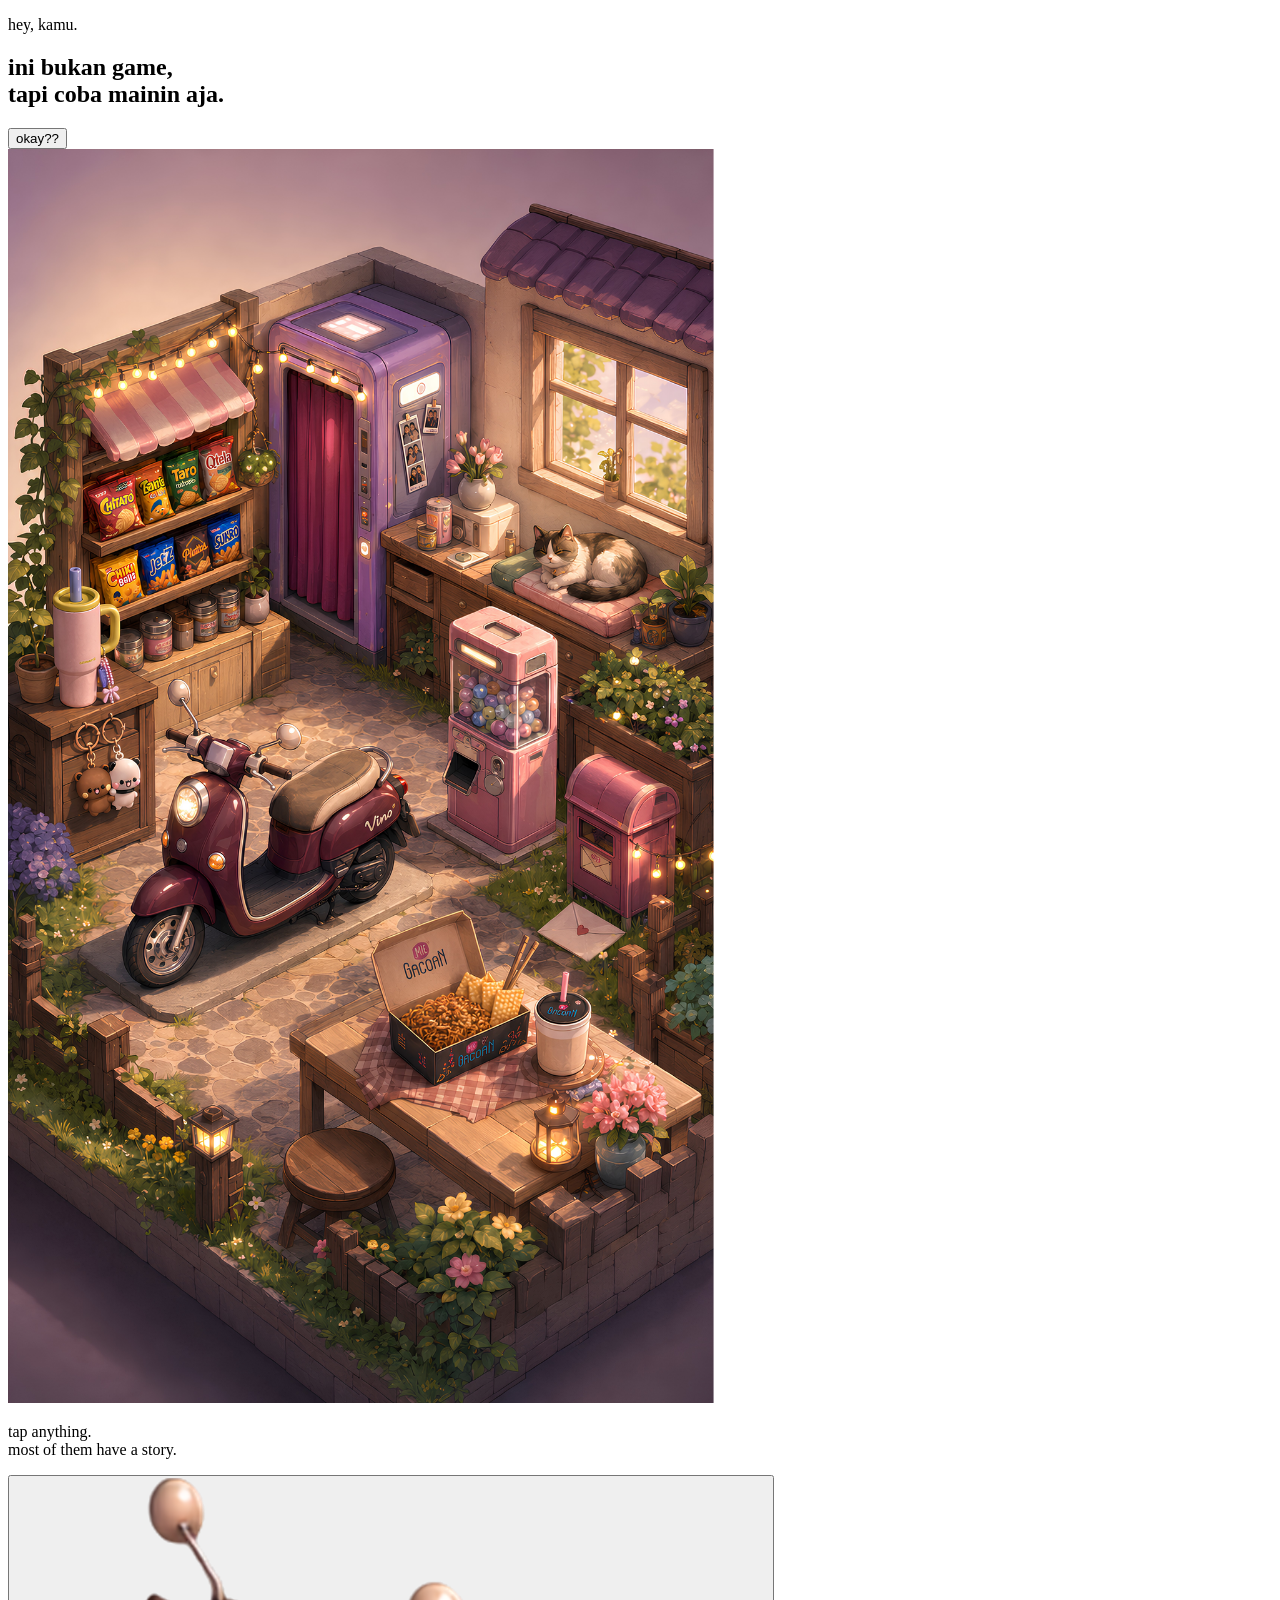
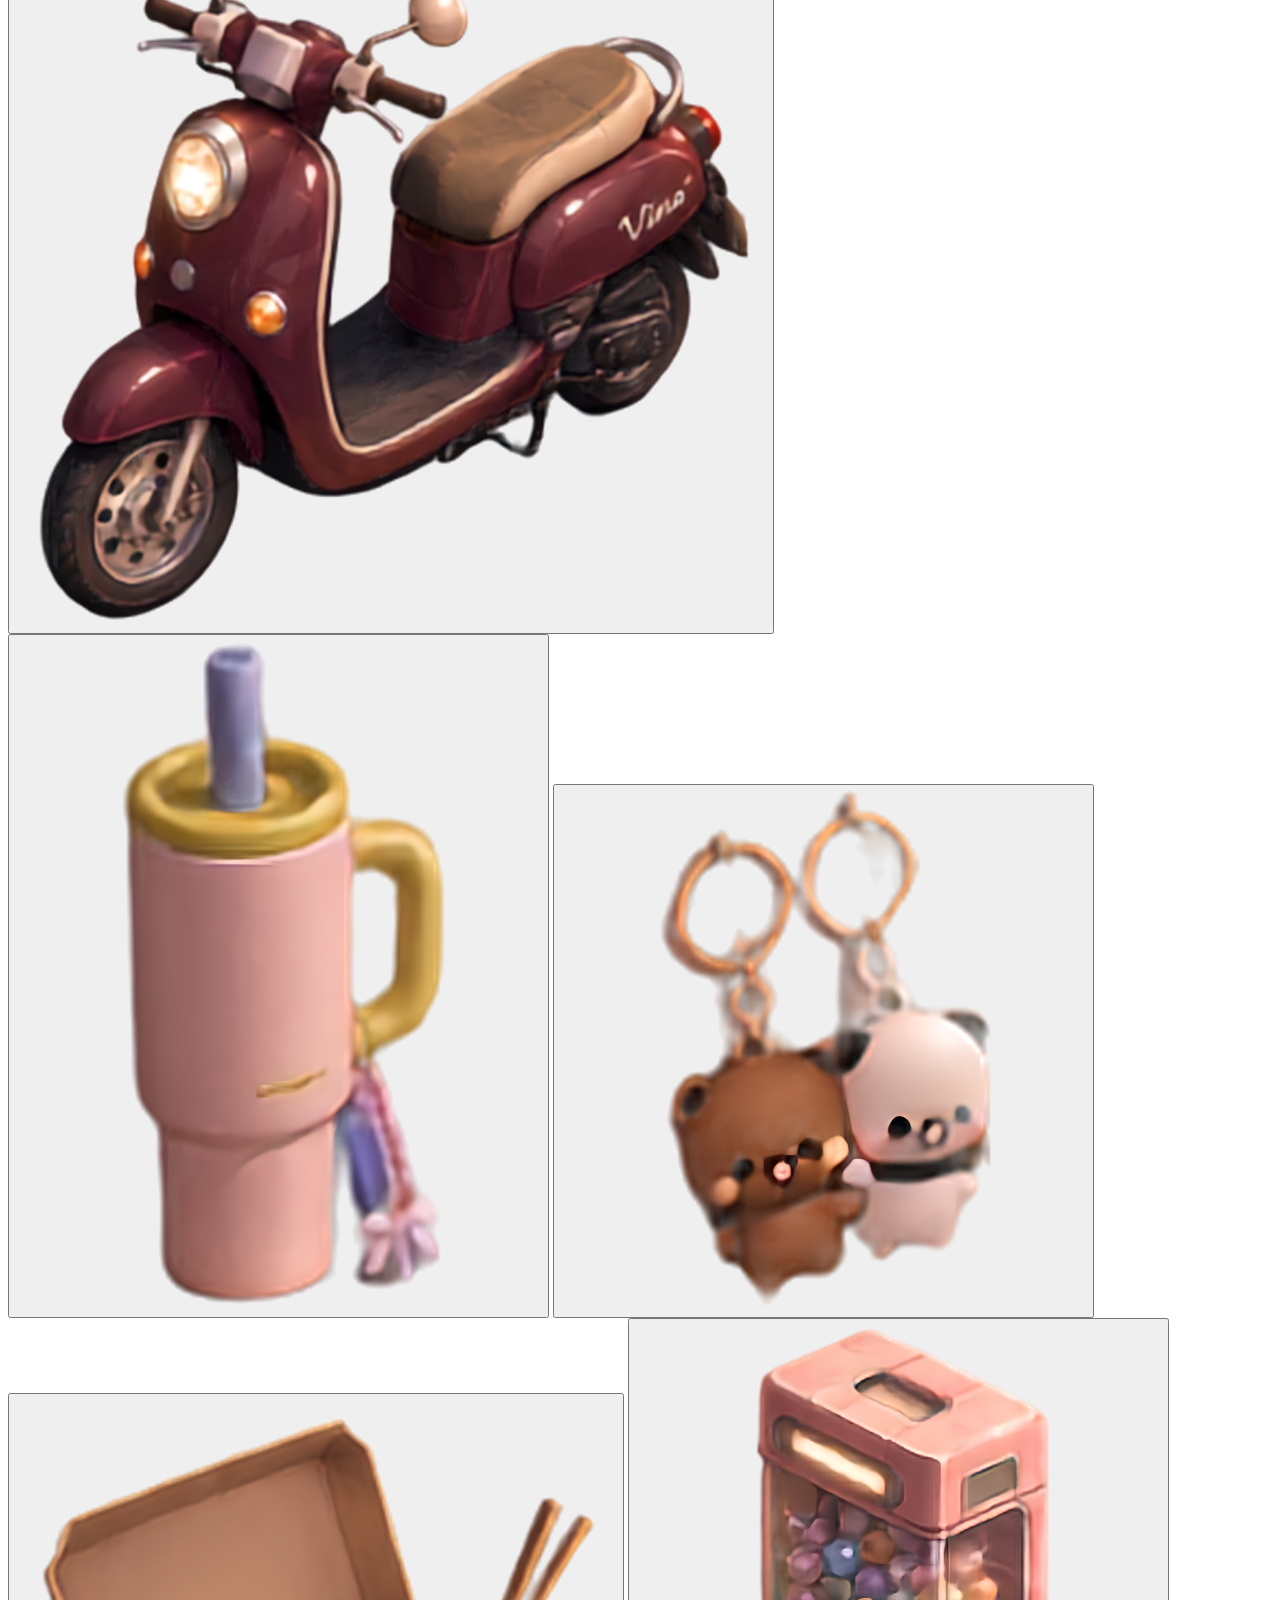
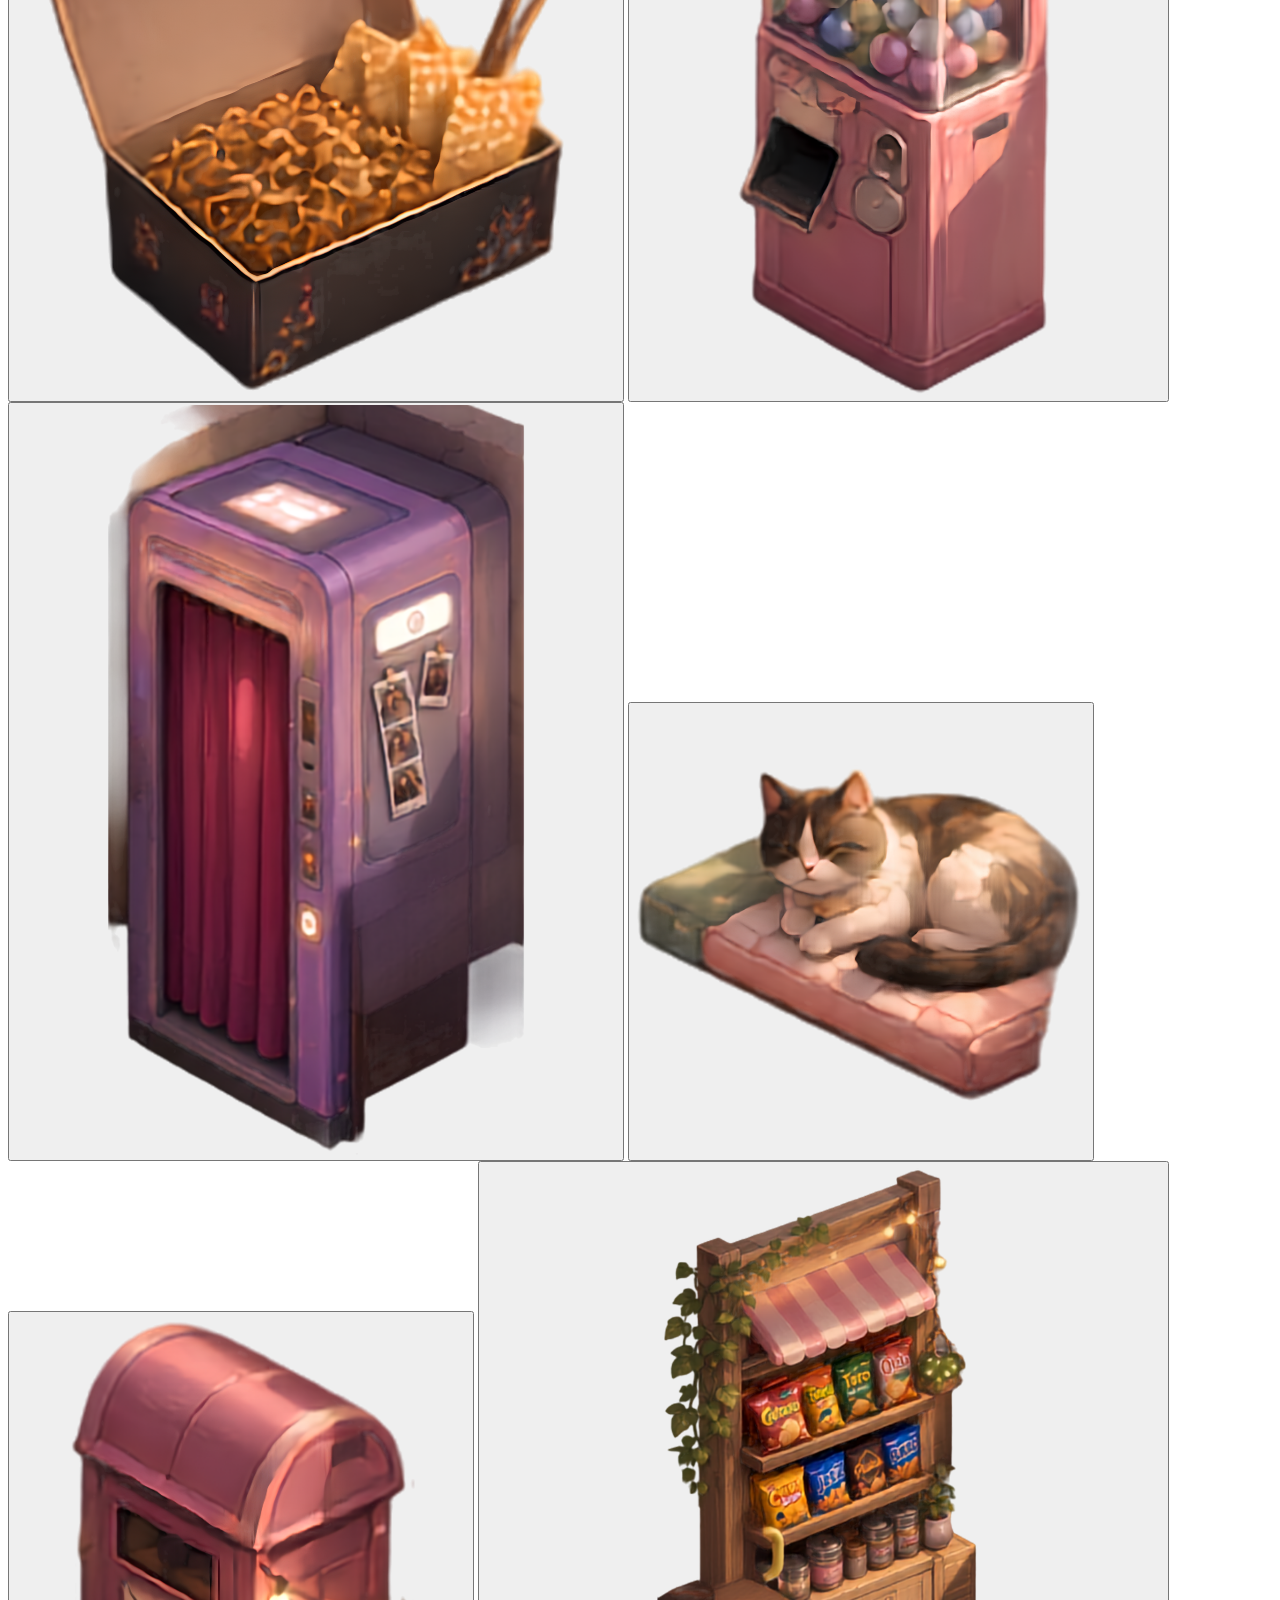
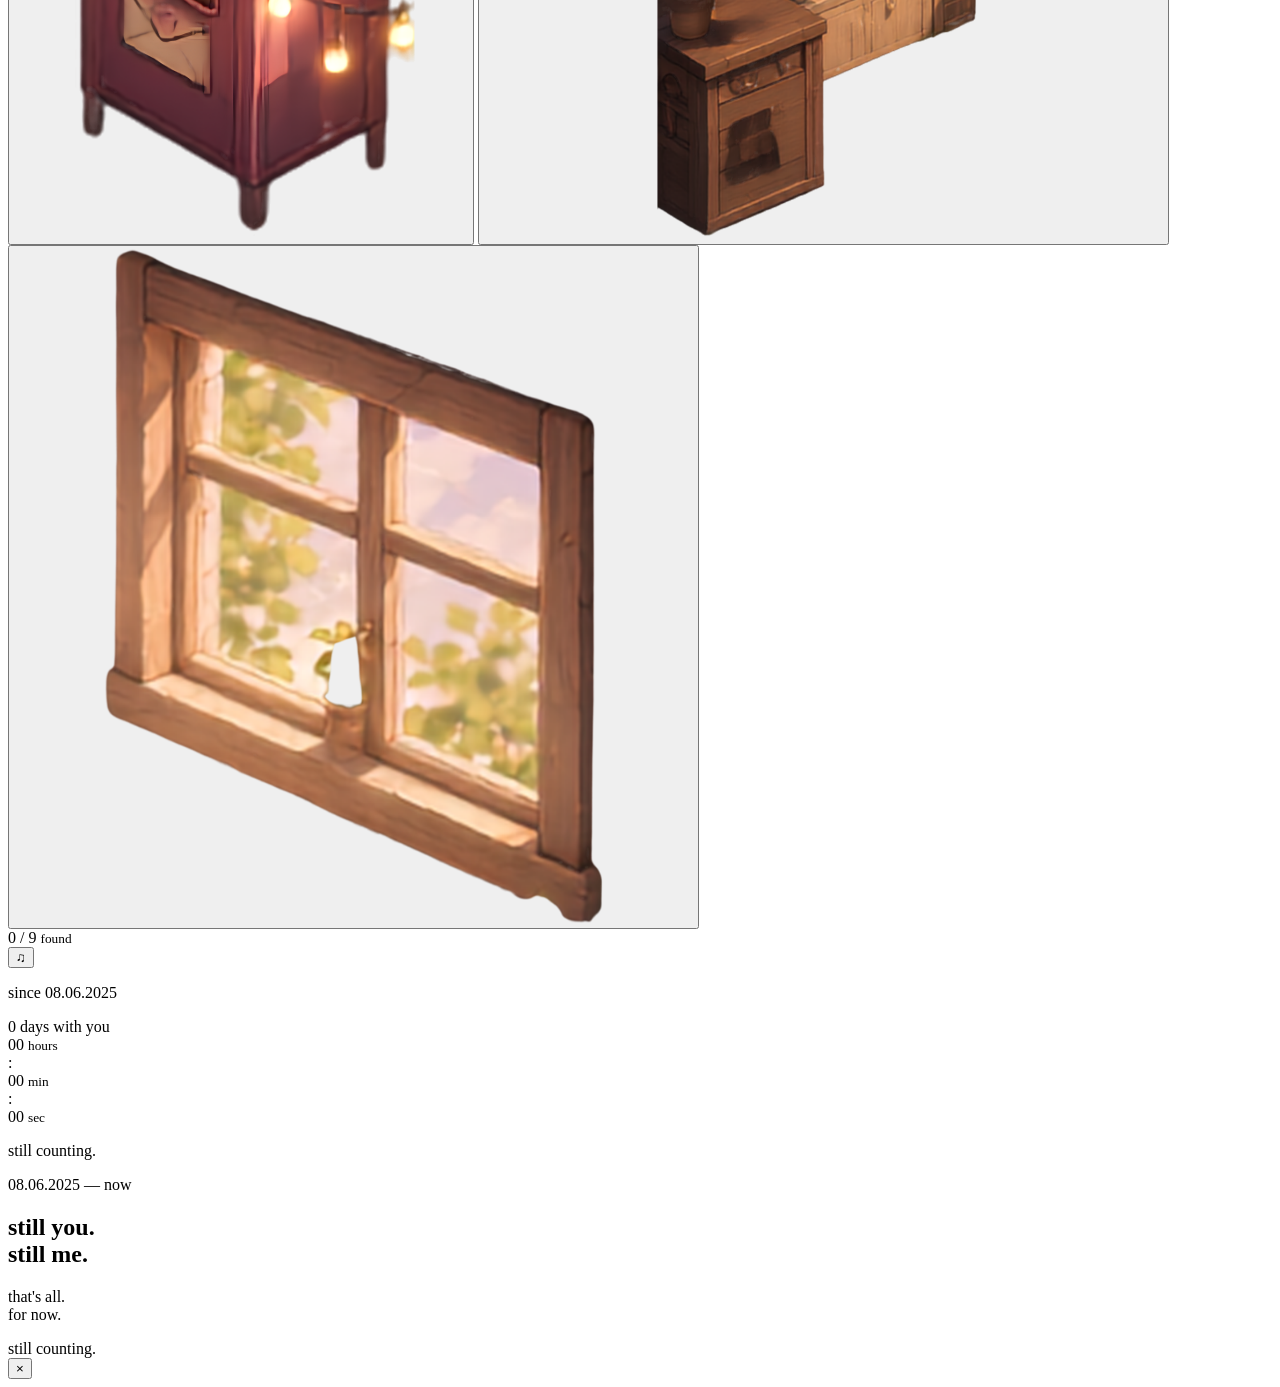
==== index.html @ da7b6097 "Add files via upload" ====
<!DOCTYPE html>
<html lang="en">
<head>
  <meta charset="UTF-8" />
  <meta name="viewport" content="width=device-width, initial-scale=1.0, viewport-fit=cover" />
  <meta name="theme-color" content="#f6d9df" />

  <title>for you.</title>

  <link rel="stylesheet" href="style.css" />
</head>

<body>

  <!-- =========================
       OPENING SCREEN
  ========================== -->
  <section class="opening-screen" id="openingScreen">
    <div class="opening-content">
      <p class="opening-kicker">hey, kamu.</p>

      <h1>
        ini bukan game,<br />
        tapi coba mainin aja.
      </h1>

      <button class="enter-button" id="enterButton">
        okay??
      </button>
    </div>
  </section>


  <!-- =========================
       MAIN APP
  ========================== -->
  <main class="app" id="app">

    <!-- =========================
         MAIN WORLD
    ========================== -->
    <section class="world-section" id="worldSection">

      <div class="world-shell">

        <!-- background -->
        <img
          src="assets/backgrounds/mainworld-mobile.webp"
          alt=""
          class="world-background"
          draggable="false"
        />

        <!-- heading -->
        <div class="world-copy">
          <p class="world-caption">
            tap anything.<br />
            most of them have a story.
          </p>
        </div>


        <!-- =========================
             CLICKABLE OBJECTS
        ========================== -->

        <!-- VINO -->
        <button
          class="world-object object-vino"
          data-memory="vino"
          aria-label="Open Vino memory"
        >
          <img
            src="assets/objects/2.png"
            alt="Maroon Vino"
            draggable="false"
          />
        </button>


        <!-- TUMBLER -->
        <button
          class="world-object object-tumbler"
          data-memory="tumbler"
          aria-label="Open tumbler memory"
        >
          <img
            src="assets/objects/3.png"
            alt="Pastel tumbler"
            draggable="false"
          />
        </button>


        <!-- KEYCHAIN -->
        <button
          class="world-object object-keychain"
          data-memory="keychain"
          aria-label="Open keychain memory"
        >
          <img
            src="assets/objects/4.png"
            alt="Couple keychain"
            draggable="false"
          />
        </button>


        <!-- GACOAN -->
        <button
          class="world-object object-gacoan"
          data-memory="gacoan"
          aria-label="Open Mie Gacoan memory"
        >
          <img
            src="assets/objects/5.png"
            alt="Mie Gacoan"
            draggable="false"
          />
        </button>


        <!-- GACHA -->
        <button
          class="world-object object-gacha"
          data-memory="gacha"
          aria-label="Open memory gacha"
        >
          <img
            src="assets/objects/6.png"
            alt="Gacha machine"
            draggable="false"
          />
        </button>


        <!-- PHOTOBOX -->
        <button
          class="world-object object-photobox"
          data-memory="photobox"
          aria-label="Open photobox memory"
        >
          <img
            src="assets/objects/7.png"
            alt="Photobox"
            draggable="false"
          />
        </button>


        <!-- CAT -->
        <button
          class="world-object object-cat"
          data-memory="cat"
          aria-label="Open cat memory"
        >
          <img
            src="assets/objects/8.png"
            alt="Cat"
            draggable="false"
          />
        </button>


        <!-- MAILBOX -->
        <button
          class="world-object object-mailbox"
          data-memory="mailbox"
          aria-label="Open letter"
        >
          <img
            src="assets/objects/9.png"
            alt="Mailbox"
            draggable="false"
          />
        </button>


        <!-- SNACK SHELF -->
        <button
          class="world-object object-snacks"
          data-memory="snacks"
          aria-label="Open snack shelf"
        >
          <img
            src="assets/objects/10.png"
            alt="Snack shelf"
            draggable="false"
          />
        </button>


        <!-- WINDOW -->
        <button
          class="world-object object-window"
          data-memory="window"
          aria-label="Open outdoor memories"
        >
          <img
            src="assets/objects/11.png"
            alt="Window"
            draggable="false"
          />
        </button>


        <!-- =========================
             HUD
        ========================== -->
        <div class="world-hud">

          <div class="memory-progress">
            <span id="memoryCount">0</span>
            <span>/</span>
            <span id="memoryTotal">9</span>
            <small>found</small>
          </div>

          <button
            class="hud-button music-button"
            id="musicButton"
            aria-label="Toggle music"
          >
            ♫
          </button>

        </div>

      </div>
    </section>


    <!-- =========================
         LIVE RELATIONSHIP TIMER
    ========================== -->
    <section class="counter-section" id="counterSection">
      <div class="counter-inner">

        <p class="counter-date">
          since 08.06.2025
        </p>

        <div class="counter-days-block">
          <span class="counter-days" id="days">0</span>
          <span class="counter-days-label">days with you</span>
        </div>

        <div class="counter-time">
          <div class="counter-time-unit">
            <span id="hours">00</span>
            <small>hours</small>
          </div>

          <span class="counter-divider">:</span>

          <div class="counter-time-unit">
            <span id="minutes">00</span>
            <small>min</small>
          </div>

          <span class="counter-divider">:</span>

          <div class="counter-time-unit">
            <span id="seconds">00</span>
            <small>sec</small>
          </div>
        </div>

        <p class="still-counting">
          still counting.
        </p>

      </div>
    </section>


    <!-- =========================
         FINAL SECTION
    ========================== -->
    <section class="final-section" id="finalSection">
      <div class="final-inner">

        <p class="final-small">
          08.06.2025 — now
        </p>

        <h2>
          still you.<br />
          still me.
        </h2>

        <p class="final-ending">
          that's all.<br />
          for now.
        </p>

        <span class="final-counting">
          still counting.
        </span>

      </div>
    </section>

  </main>


  <!-- =========================
       MEMORY MODAL
  ========================== -->
  <div
    class="memory-modal"
    id="memoryModal"
    aria-hidden="true"
  >

    <div
      class="memory-backdrop"
      id="memoryBackdrop"
    ></div>

    <article class="memory-card">

      <button
        class="memory-close"
        id="memoryClose"
        aria-label="Close memory"
      >
        ×
      </button>

      <div class="memory-content" id="memoryContent">

        <!-- dynamically replaced by JS -->

      </div>

    </article>

  </div>


  <!-- =========================
       HIDDEN MEMORY TEMPLATES
  ========================== -->
  <template id="memory-vino">
    <div class="memory-template">

      <p class="memory-label">memory 01</p>

      <h2>
        si meru<br />
        <span>alias merah rudet wkwk</span>
      </h2>

      <img
        src="assets/objects/2.png"
        alt="Si Meru"
        class="memory-object-image"
      />

      <p class="memory-text">
        somehow bahkan motor ini
        jadi salah satu hal yang langsung
        bikin aku keinget kamu.
      </p>

    </div>
  </template>


  <template id="memory-tumbler">
    <div class="memory-template">

      <p class="memory-label">memory 02</p>

      <h2>
        that tumbler.
      </h2>

      <img
        src="assets/objects/3.png"
        alt="Pastel tumbler"
        class="memory-object-image"
      />

      <p class="memory-text">
        i don't know why,
        but this color combination is so you.
      </p>

    </div>
  </template>


  <template id="memory-keychain">
    <div class="memory-template">

      <p class="memory-label">memory 03</p>

      <h2>
        you got the white one.<br />
        i got the brown one.
      </h2>

      <img
        src="assets/objects/4.png"
        alt="Couple keychain"
        class="memory-object-image"
      />

      <p class="memory-text">
        separate,
        but they only really make sense together.
      </p>

    </div>
  </template>


  <template id="memory-gacoan">
    <div class="memory-template">

      <p class="memory-label">memory 04</p>

      <h2>
        of course this is here.
      </h2>

      <img
        src="assets/objects/5.png"
        alt="Mie Gacoan"
        class="memory-object-image"
      />

      <p class="memory-text">
        mie gacoan.<br />
        no further explanation needed.
      </p>

    </div>
  </template>


  <template id="memory-snacks">
    <div class="memory-template">

      <p class="memory-label">memory 05</p>

      <h2>
        emergency supplies
      </h2>

      <img
        src="assets/objects/10.png"
        alt="Snack shelf"
        class="memory-object-image"
      />

      <p class="memory-text">
        ciki, pilus, keripik, taro,
        dan apapun yang keliatannya asin.
      </p>

    </div>
  </template>


  <template id="memory-cat">
    <div class="memory-template cat-memory">

      <p class="memory-label">memory 06</p>

      <h2>
        cat.
      </h2>

      <img
        src="assets/objects/8.png"
        alt="Cat"
        class="memory-object-image"
      />

      <p class="memory-text" id="catText">
        you would've stopped walking anyway.
      </p>

      <button
        class="memory-action"
        id="petCatButton"
      >
        pspspspsps
      </button>

    </div>
  </template>


  <template id="memory-photobox">
    <div class="memory-template">

      <p class="memory-label">memory 07</p>

      <h2>
        proof that we were here.
      </h2>

      <video
        class="memory-video"
        autoplay
        muted
        loop
        playsinline
      >
        <source
          src="assets/gifs/photobox/us-photobox-01.webm"
          type="video/webm"
        />
      </video>

      <p class="memory-text">
        one more?
      </p>

    </div>
  </template>


  <template id="memory-window">
    <div class="memory-template">

      <p class="memory-label">memory 08</p>

      <h2>
        outside?
      </h2>

      <p class="memory-text">
        we should go somewhere again.
      </p>

      <div class="memory-gallery">

        <img
          src="assets/photos/her/her-beach-01.webp"
          alt=""
        />

        <img
          src="assets/photos/her/her-rooftop-01.webp"
          alt=""
        />

        <img
          src="assets/photos/us/us-jeep-trip-01.webp"
          alt=""
        />

        <img
          src="assets/photos/us/us-outdoor-selfie-01.webp"
          alt=""
        />

      </div>

    </div>
  </template>


  <template id="memory-mailbox">
    <div class="memory-template letter-memory">

      <p class="memory-label">memory 09</p>

      <h2>
        for you.
      </h2>

      <p class="memory-letter-intro">
        okay.<br />
        this one isn't a game.
      </p>

      <div class="letter-body">

        <p>
          nanti surat aslinya kita taro di sini.
        </p>

        <p>
          bagian ini sengaja belum gue isi final
          karena ini harus bener-bener dari lo.
        </p>

        <p>
          bukan template.
          bukan quote pinterest.
          bukan kalimat AI.
        </p>

      </div>

    </div>
  </template>


  <template id="memory-gacha">
    <div class="memory-template gacha-memory">

      <p class="memory-label">memory gacha</p>

      <h2>
        pull one.
      </h2>

      <img
        src="assets/objects/6.png"
        alt="Gacha machine"
        class="memory-object-image"
      />

      <button
        class="memory-action"
        id="gachaPullButton"
      >
        pull
      </button>

      <div
        class="gacha-result"
        id="gachaResult"
      ></div>

    </div>
  </template>


  <!-- =========================
       AUDIO
  ========================== -->
  <audio
    id="backgroundMusic"
    loop
    preload="metadata"
  >
    <!-- isi nanti -->
    <!--
    <source src="assets/audio/background.mp3" type="audio/mpeg" />
    -->
  </audio>


  <script src="script.js"></script>

</body>
</html>
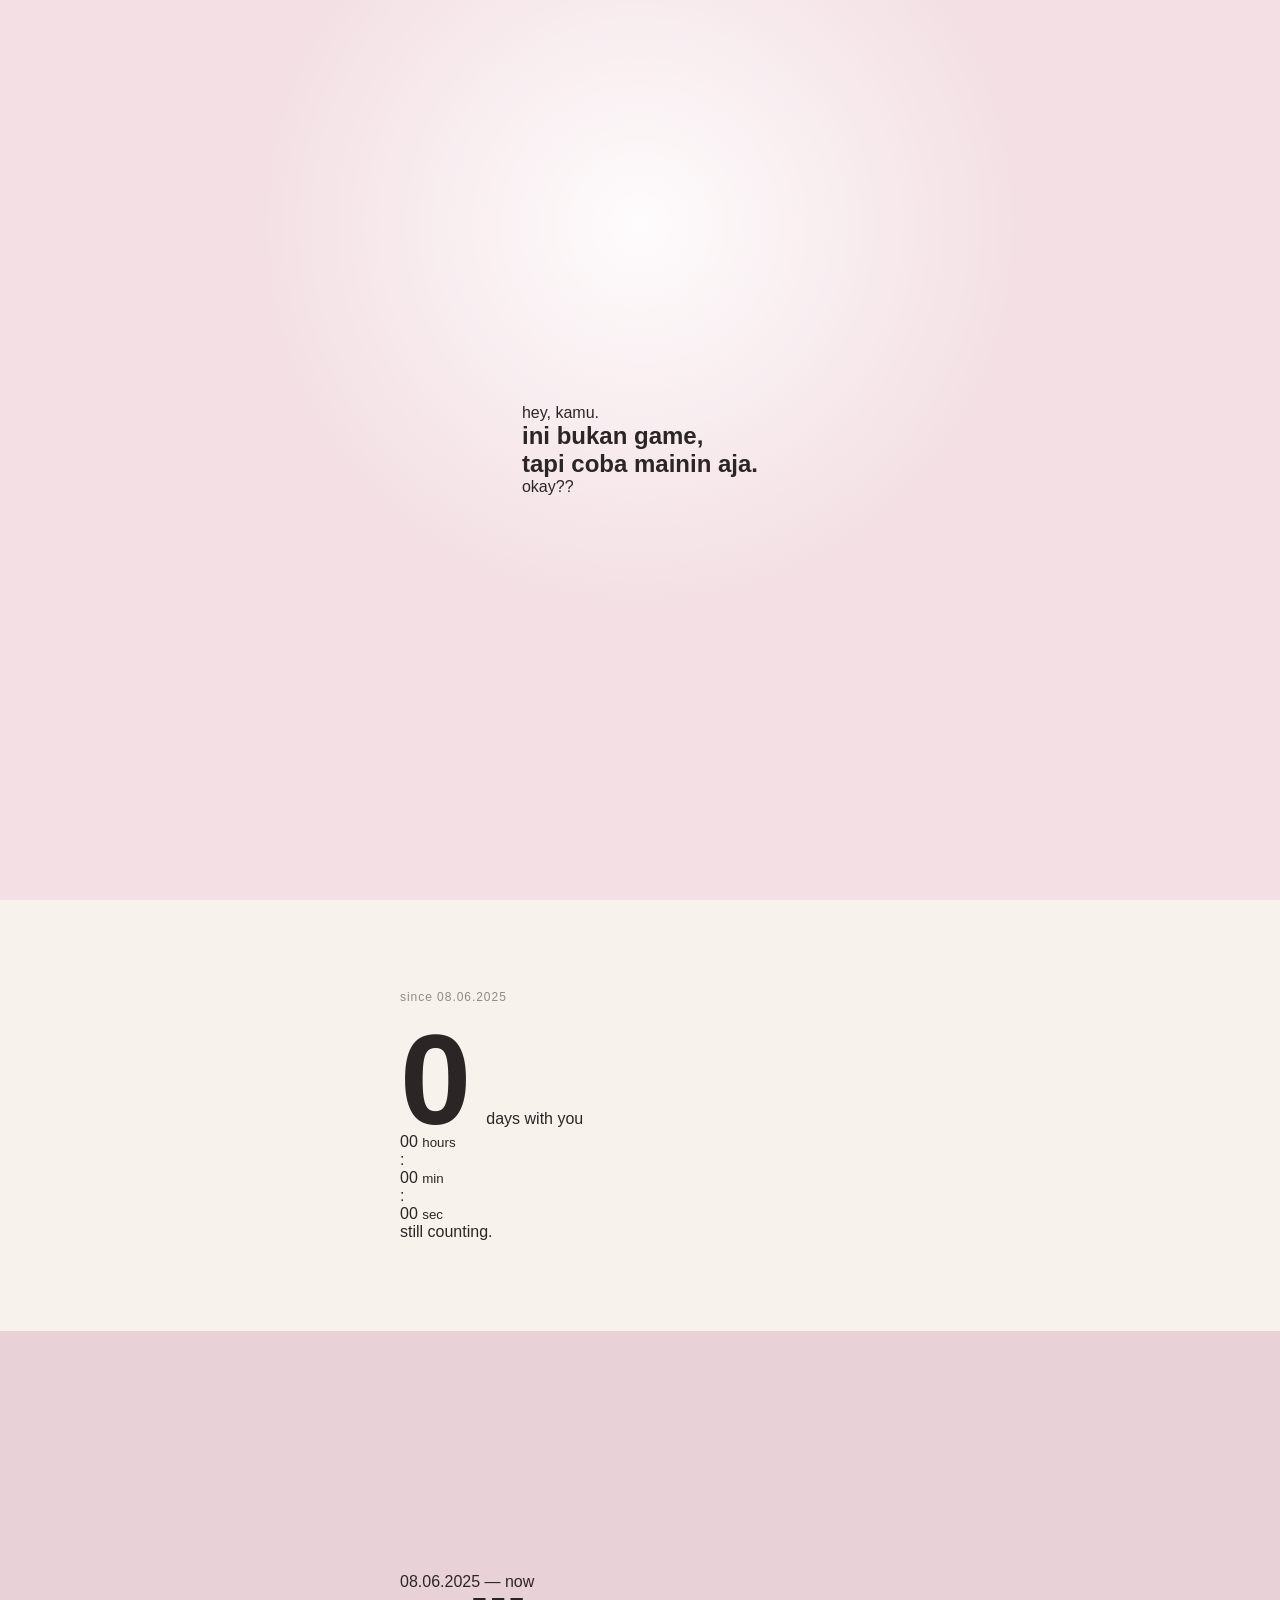
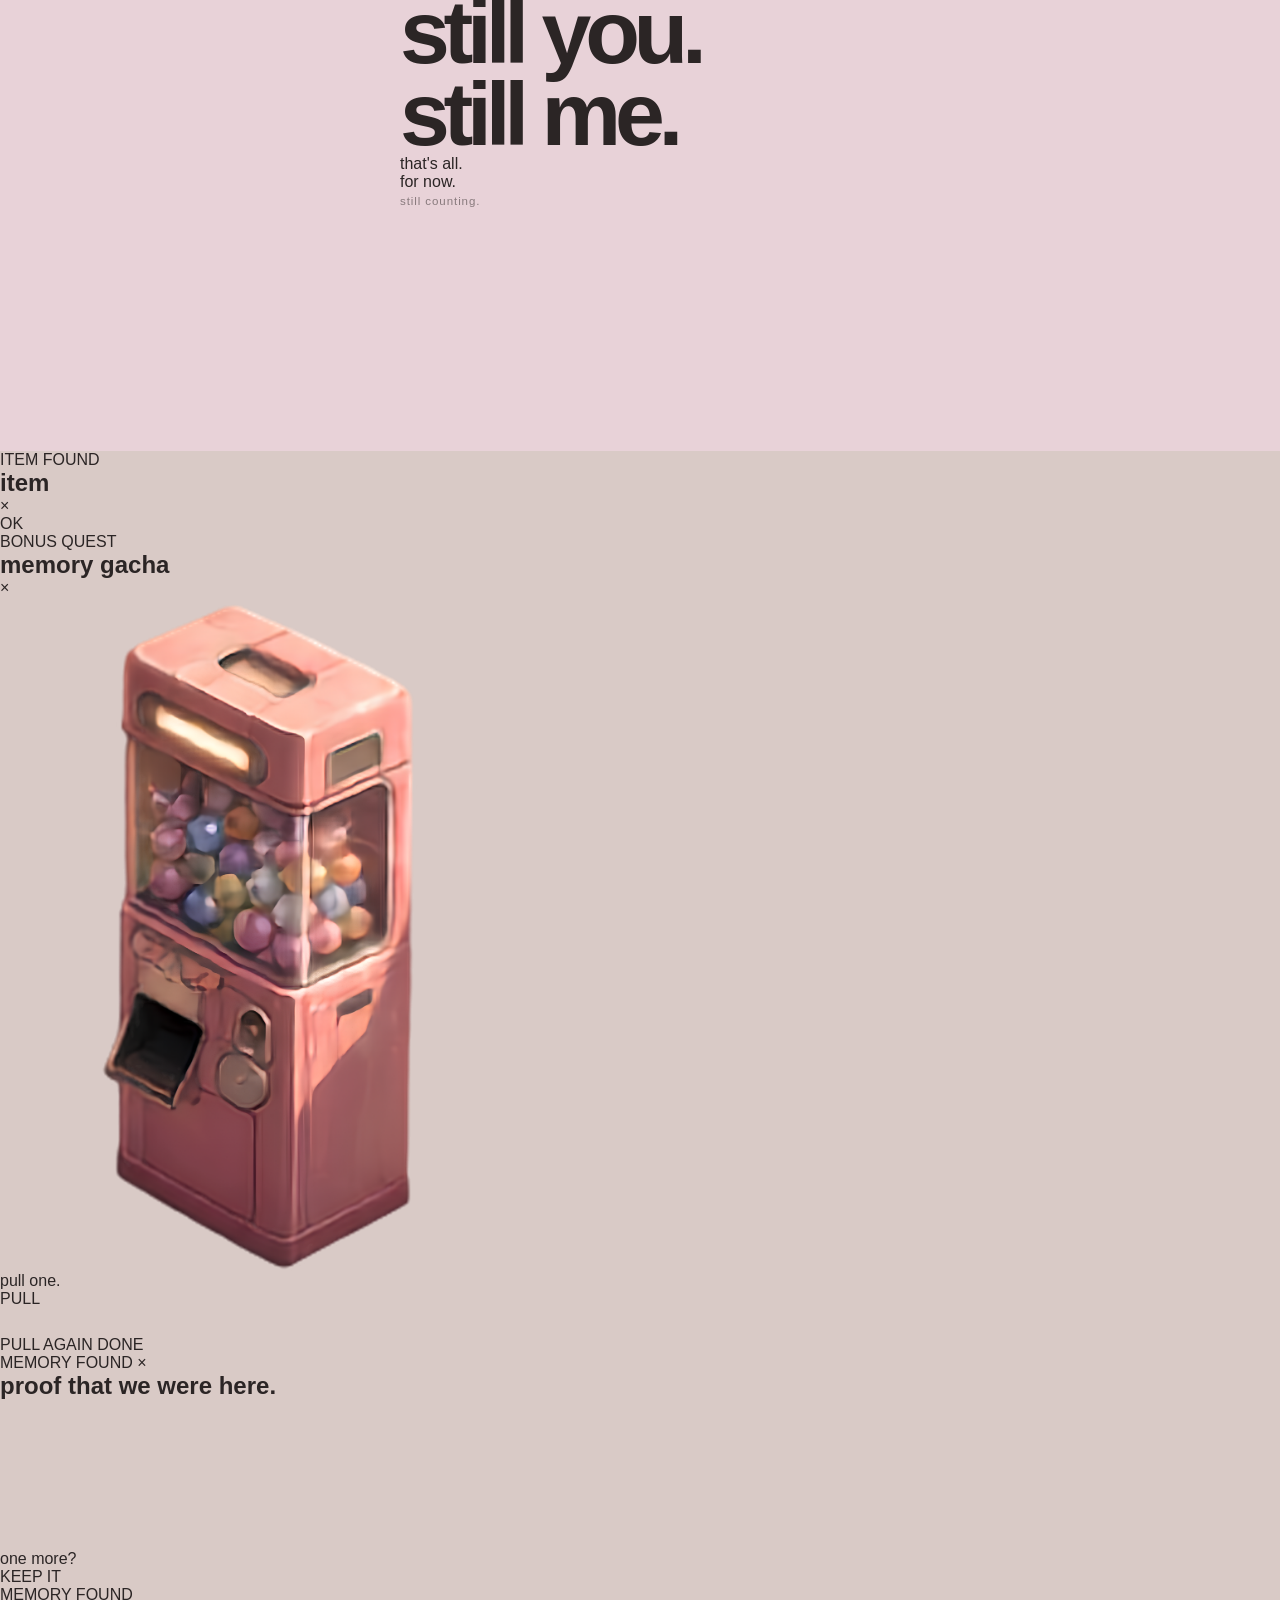
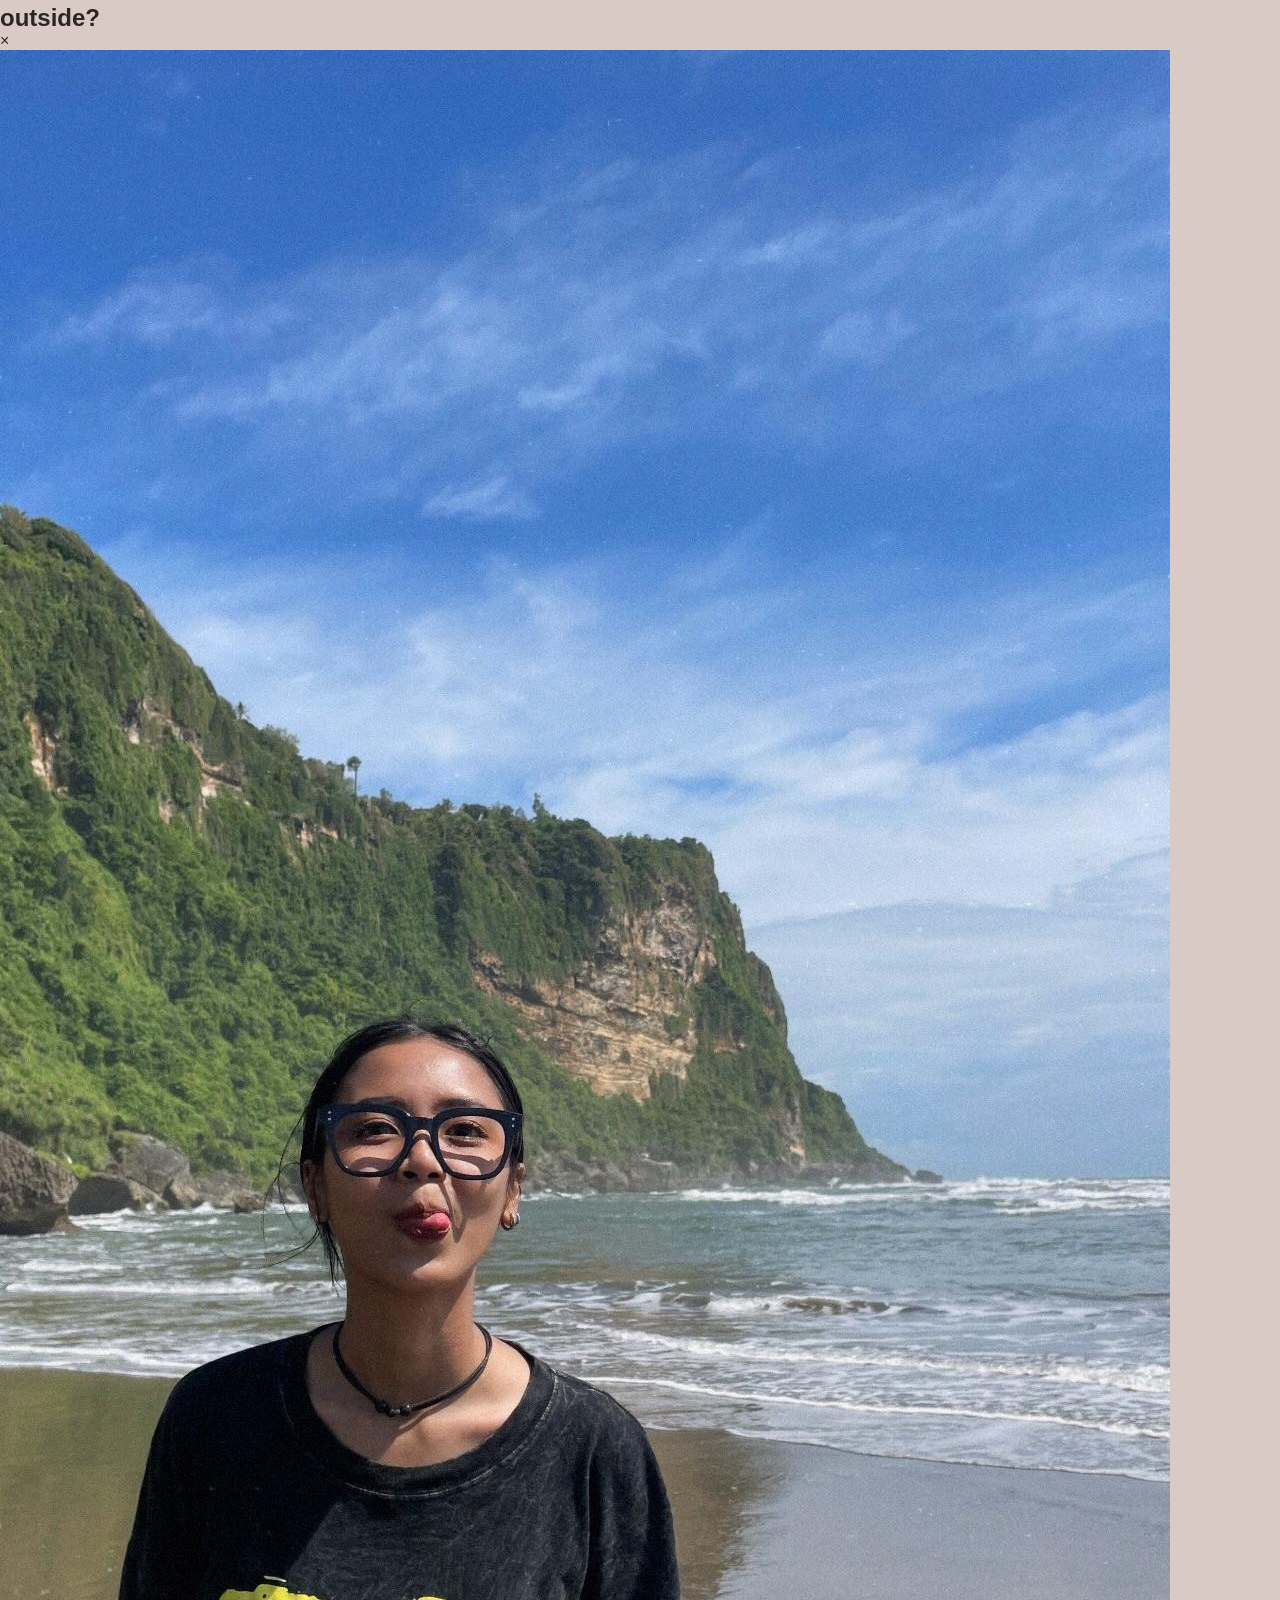
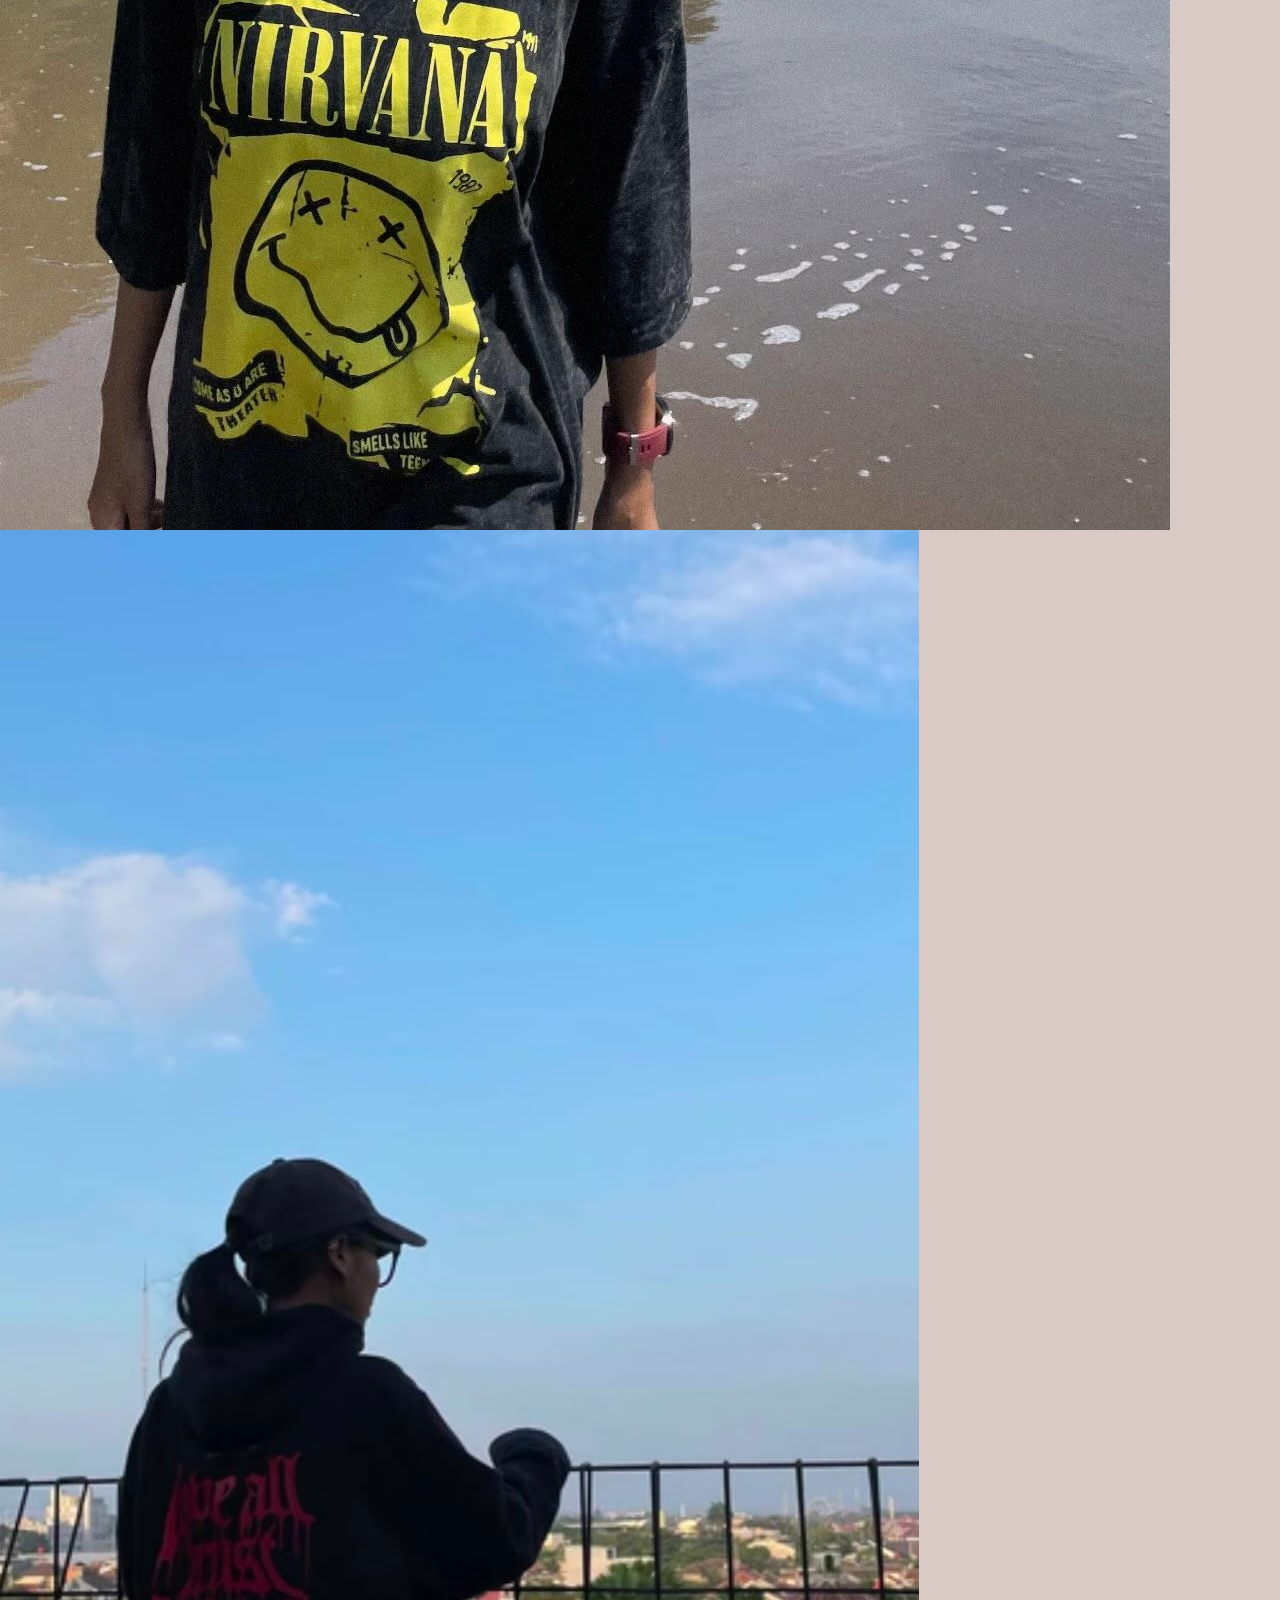
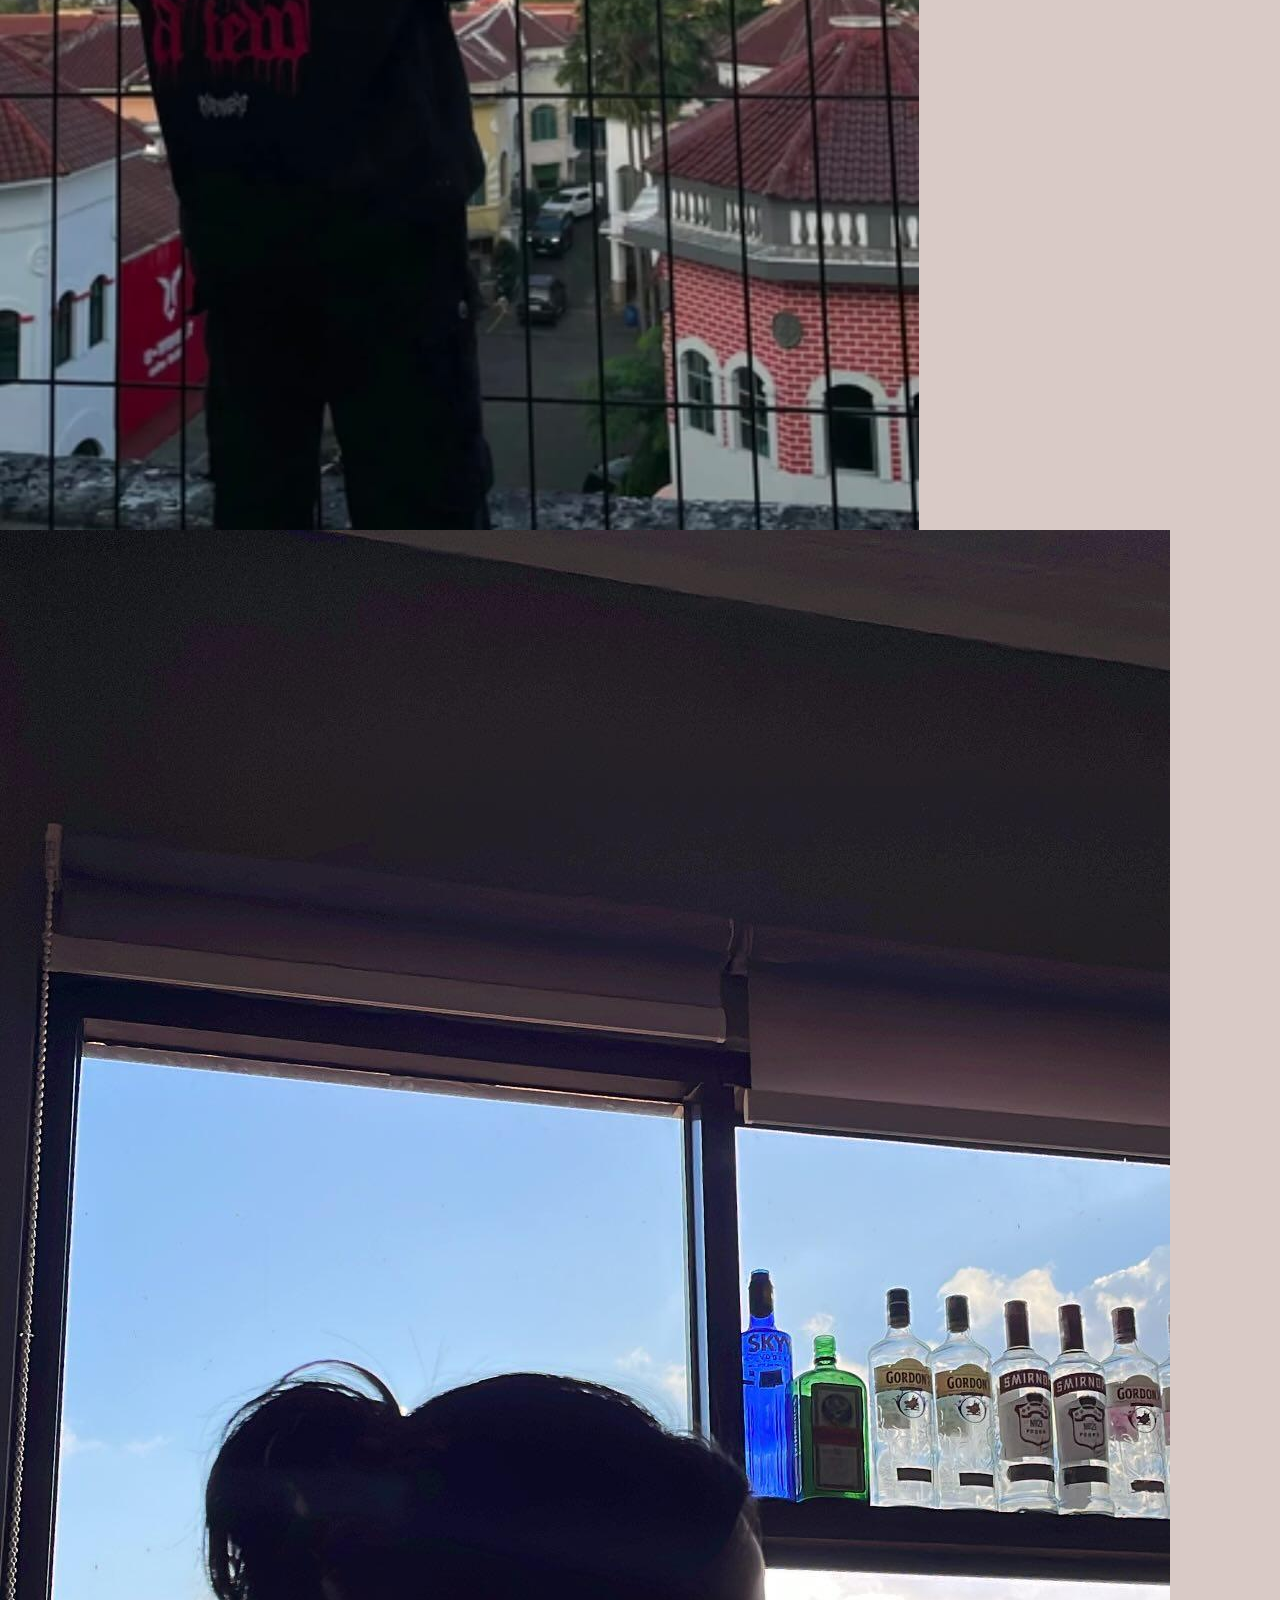
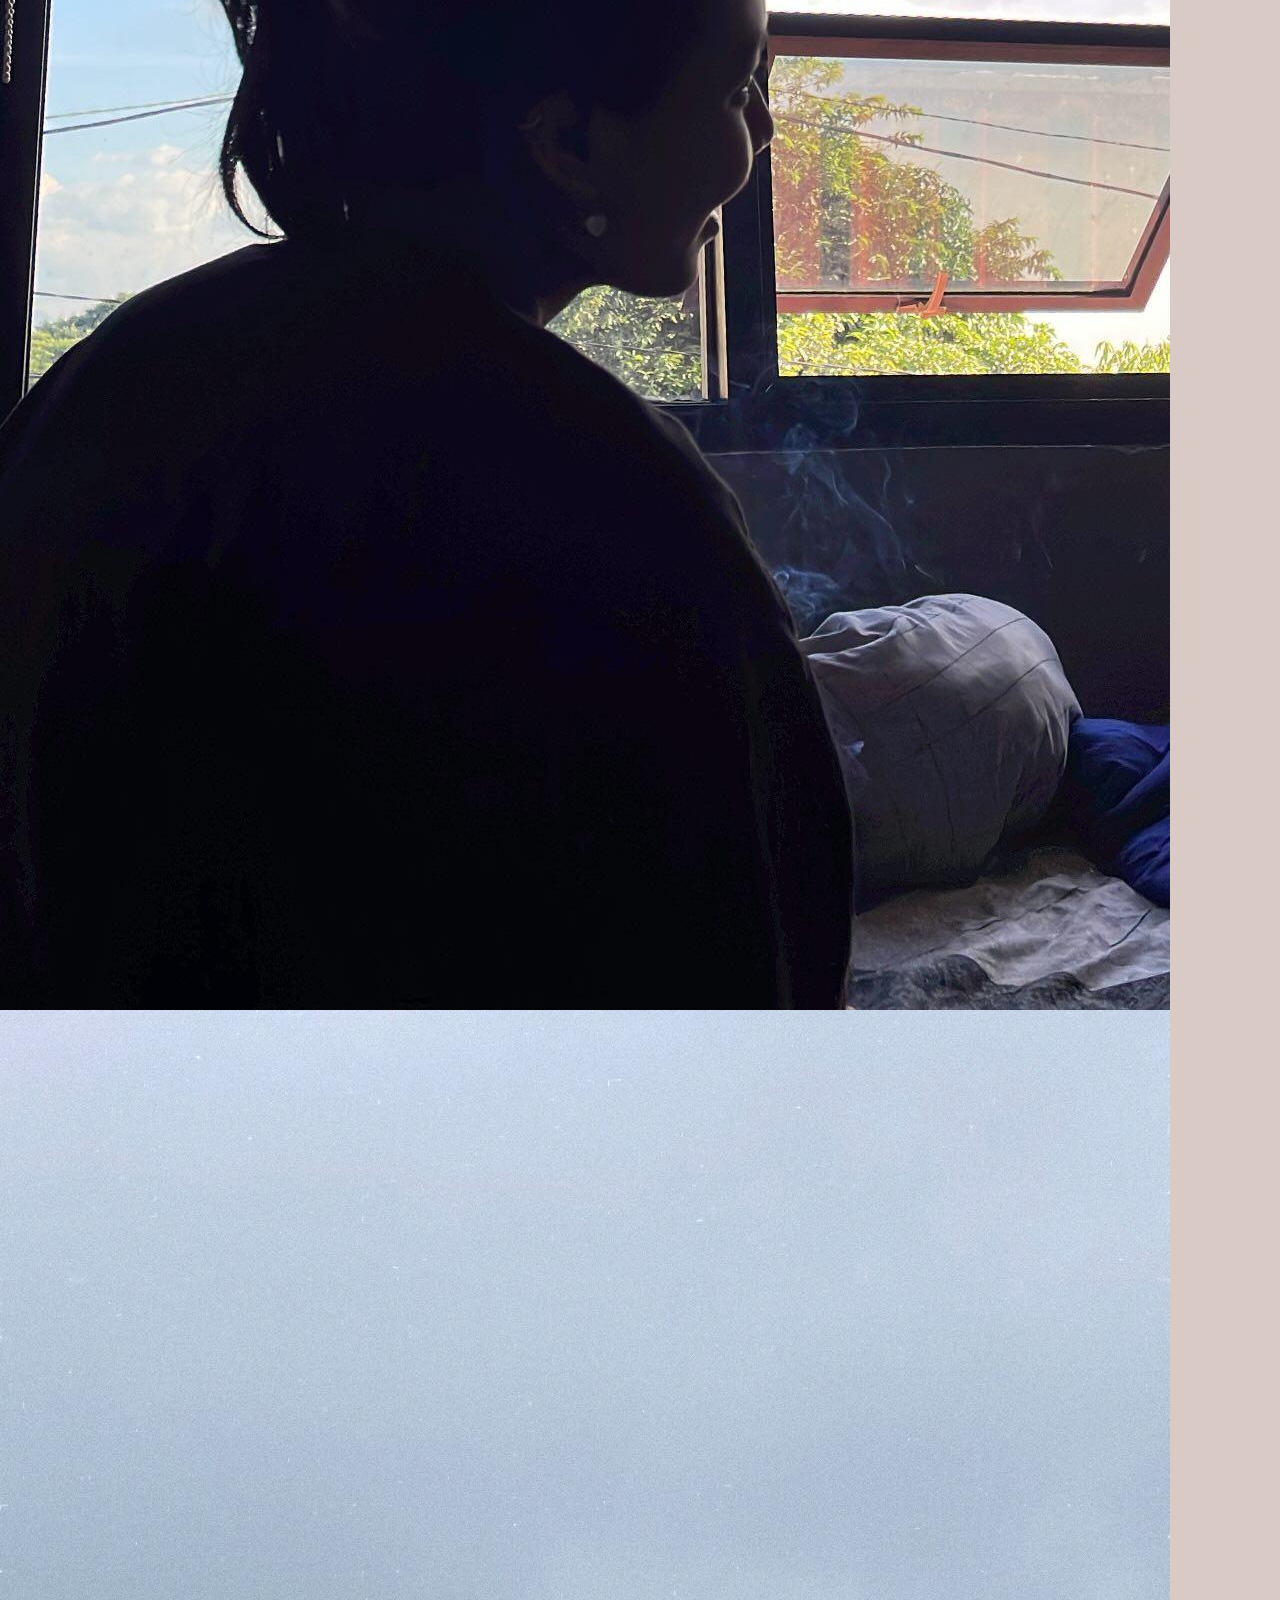
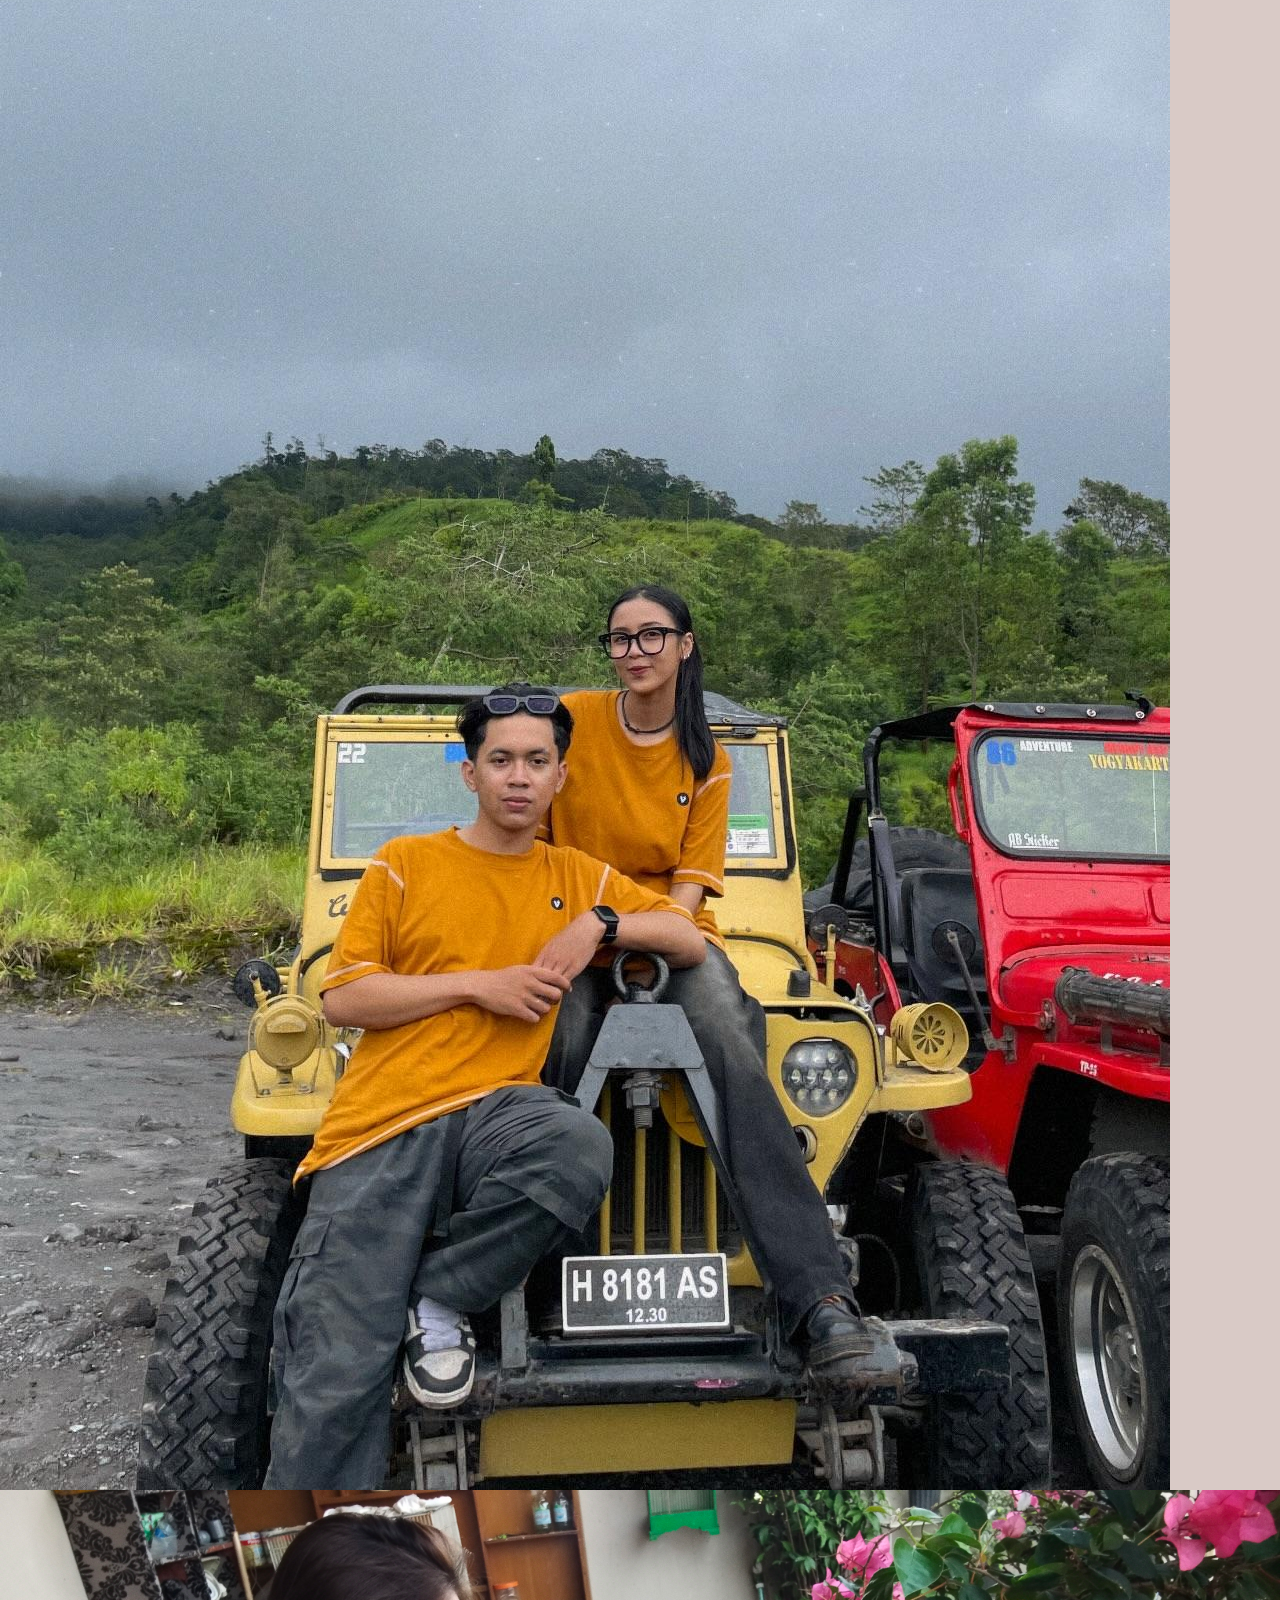
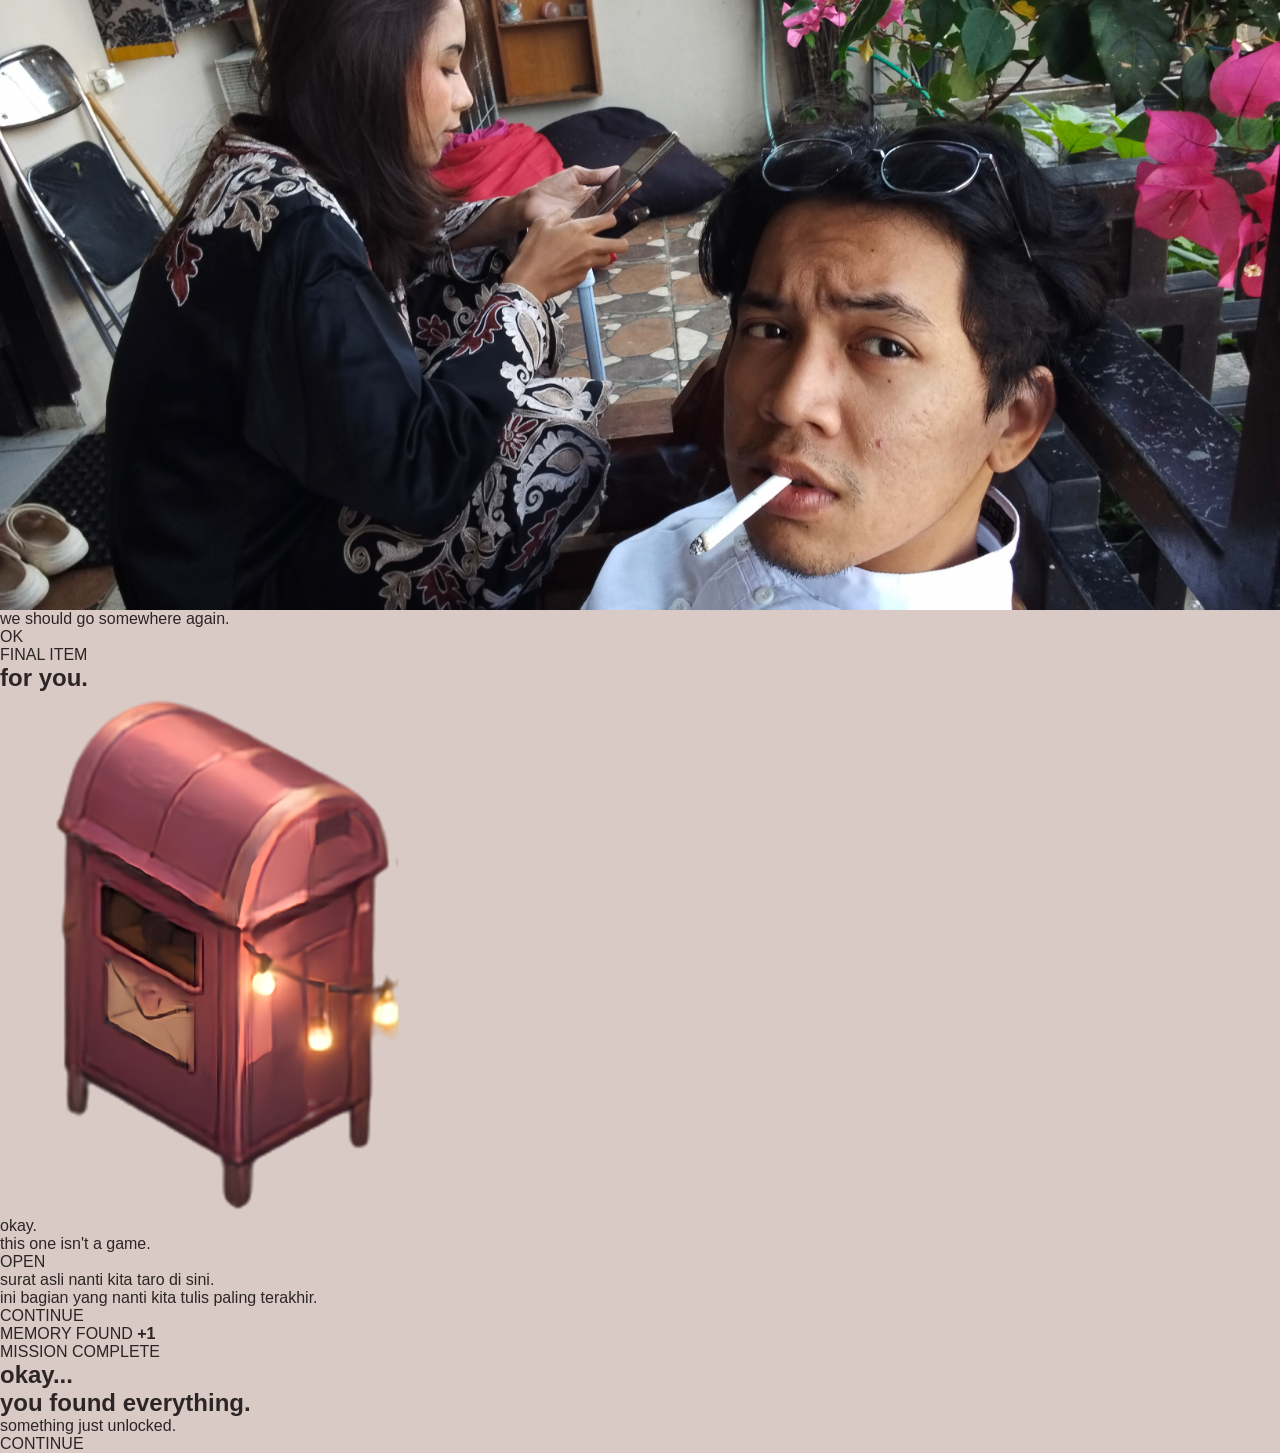
==== commit 4533aea9: "Update index.html" ====
--- a/index.html
+++ b/index.html
@@ -1,544 +1,996 @@
 <!DOCTYPE html>
 <html lang="en">
+
 <head>
   <meta charset="UTF-8" />
-  <meta name="viewport" content="width=device-width, initial-scale=1.0, viewport-fit=cover" />
-  <meta name="theme-color" content="#f6d9df" />
+
+  <meta
+    name="viewport"
+    content="width=device-width, initial-scale=1.0, viewport-fit=cover"
+  />
+
+  <meta name="theme-color" content="#ead6d4" />
 
   <title>for you.</title>
 
   <link rel="stylesheet" href="style.css" />
 </head>
 
+
 <body>
 
-  <!-- =========================
-       OPENING SCREEN
-  ========================== -->
-  <section class="opening-screen" id="openingScreen">
-    <div class="opening-content">
-      <p class="opening-kicker">hey, kamu.</p>
-
-      <h1>
+  <!-- ========================================
+       OPENING
+  ========================================= -->
+
+  <section
+    class="opening-screen"
+    id="openingScreen"
+  >
+
+    <div class="opening-panel">
+
+      <p class="opening-small">
+        hey, kamu.
+      </p>
+
+      <h1 class="opening-title">
         ini bukan game,<br />
         tapi coba mainin aja.
       </h1>
 
-      <button class="enter-button" id="enterButton">
+      <button
+        class="game-button opening-button"
+        id="enterButton"
+        type="button"
+      >
         okay??
       </button>
+
     </div>
+
   </section>
 
 
-  <!-- =========================
-       MAIN APP
-  ========================== -->
-  <main class="app" id="app">
-
-    <!-- =========================
-         MAIN WORLD
-    ========================== -->
-    <section class="world-section" id="worldSection">
-
-      <div class="world-shell">
-
-        <!-- background -->
+
+  <!-- ========================================
+       MAIN GAME
+  ========================================= -->
+
+  <main
+    class="game"
+    id="game"
+  >
+
+
+    <!-- ========================================
+         WORLD
+    ========================================= -->
+
+    <section
+      class="world-section"
+      id="worldSection"
+    >
+
+      <div
+        class="world"
+        id="world"
+      >
+
+
+        <!-- BACKGROUND -->
+
         <img
           src="assets/backgrounds/mainworld-mobile.webp"
+          class="world-background"
           alt=""
-          class="world-background"
           draggable="false"
         />
 
-        <!-- heading -->
-        <div class="world-copy">
-          <p class="world-caption">
+
+
+        <!-- ========================================
+             TOP QUEST HUD
+        ========================================= -->
+
+        <header class="quest-hud">
+
+          <div class="quest-copy">
+
+            <span class="quest-label">
+              MISSION
+            </span>
+
+            <p class="quest-title">
+              find all the little things.
+            </p>
+
+          </div>
+
+
+          <div class="quest-progress">
+
+            <div class="quest-progress-main">
+
+              <span id="mainProgress">
+                0
+              </span>
+
+              <span class="quest-progress-divider">
+                /
+              </span>
+
+              <span id="mainTotal">
+                8
+              </span>
+
+            </div>
+
+            <span class="quest-progress-caption">
+              found
+            </span>
+
+          </div>
+
+        </header>
+
+
+
+        <!-- ========================================
+             WORLD INTRO
+        ========================================= -->
+
+        <div class="world-message">
+
+          <p>
             tap anything.<br />
             most of them have a story.
           </p>
+
         </div>
 
 
-        <!-- =========================
-             CLICKABLE OBJECTS
-        ========================== -->
-
-        <!-- VINO -->
-        <button
-          class="world-object object-vino"
-          data-memory="vino"
-          aria-label="Open Vino memory"
-        >
+
+        <!-- ========================================
+             OBJECT 11
+             WINDOW
+        ========================================= -->
+
+        <button
+          type="button"
+          class="world-object object-window"
+          data-item="window"
+          data-required="true"
+          aria-label="Open outdoor memory"
+        >
+
           <img
-            src="assets/objects/2.png"
-            alt="Maroon Vino"
+            src="assets/objects/11.png"
+            alt="Window"
             draggable="false"
           />
-        </button>
-
-
-        <!-- TUMBLER -->
-        <button
+
+          <span class="object-complete">
+            ✓
+          </span>
+
+        </button>
+
+
+
+        <!-- ========================================
+             OBJECT 7
+             PHOTOBOX
+        ========================================= -->
+
+        <button
+          type="button"
+          class="world-object object-photobox"
+          data-item="photobox"
+          data-required="true"
+          aria-label="Open photobox memory"
+        >
+
+          <img
+            src="assets/objects/7.png"
+            alt="Photobox booth"
+            draggable="false"
+          />
+
+          <span class="object-complete">
+            ✓
+          </span>
+
+        </button>
+
+
+
+        <!-- ========================================
+             OBJECT 10
+             SNACK SHELF
+        ========================================= -->
+
+        <button
+          type="button"
+          class="world-object object-snacks"
+          data-item="snacks"
+          data-required="true"
+          aria-label="Open snack memory"
+        >
+
+          <img
+            src="assets/objects/10.png"
+            alt="Snack shelf"
+            draggable="false"
+          />
+
+          <span class="object-complete">
+            ✓
+          </span>
+
+        </button>
+
+
+
+        <!-- ========================================
+             OBJECT 3
+             TUMBLER
+        ========================================= -->
+
+        <button
+          type="button"
           class="world-object object-tumbler"
-          data-memory="tumbler"
+          data-item="tumbler"
+          data-required="true"
           aria-label="Open tumbler memory"
         >
+
           <img
             src="assets/objects/3.png"
             alt="Pastel tumbler"
             draggable="false"
           />
-        </button>
-
-
-        <!-- KEYCHAIN -->
-        <button
+
+          <span class="object-complete">
+            ✓
+          </span>
+
+        </button>
+
+
+
+        <!-- ========================================
+             OBJECT 6
+             GACHA
+             BONUS QUEST
+        ========================================= -->
+
+        <button
+          type="button"
+          class="world-object object-gacha"
+          data-item="gacha"
+          data-required="false"
+          aria-label="Open memory gacha"
+        >
+
+          <img
+            src="assets/objects/6.png"
+            alt="Gacha machine"
+            draggable="false"
+          />
+
+          <span class="bonus-marker">
+            !
+          </span>
+
+        </button>
+
+
+
+        <!-- ========================================
+             OBJECT 8
+             CAT
+        ========================================= -->
+
+        <button
+          type="button"
+          class="world-object object-cat"
+          data-item="cat"
+          data-required="true"
+          aria-label="Open cat interaction"
+        >
+
+          <img
+            src="assets/objects/8.png"
+            alt="Cat"
+            draggable="false"
+          />
+
+          <span class="object-complete">
+            ✓
+          </span>
+
+        </button>
+
+
+
+        <!-- ========================================
+             OBJECT 4
+             KEYCHAIN
+        ========================================= -->
+
+        <button
+          type="button"
           class="world-object object-keychain"
-          data-memory="keychain"
+          data-item="keychain"
+          data-required="true"
           aria-label="Open keychain memory"
         >
+
           <img
             src="assets/objects/4.png"
             alt="Couple keychain"
             draggable="false"
           />
-        </button>
-
-
-        <!-- GACOAN -->
-        <button
+
+          <span class="object-complete">
+            ✓
+          </span>
+
+        </button>
+
+
+
+        <!-- ========================================
+             OBJECT 5
+             GACOAN
+        ========================================= -->
+
+        <button
+          type="button"
           class="world-object object-gacoan"
-          data-memory="gacoan"
-          aria-label="Open Mie Gacoan memory"
-        >
+          data-item="gacoan"
+          data-required="true"
+          aria-label="Open Gacoan memory"
+        >
+
           <img
             src="assets/objects/5.png"
             alt="Mie Gacoan"
             draggable="false"
           />
-        </button>
-
-
-        <!-- GACHA -->
-        <button
-          class="world-object object-gacha"
-          data-memory="gacha"
-          aria-label="Open memory gacha"
-        >
+
+          <span class="object-complete">
+            ✓
+          </span>
+
+        </button>
+
+
+
+        <!-- ========================================
+             OBJECT 2
+             VINO
+        ========================================= -->
+
+        <button
+          type="button"
+          class="world-object object-vino"
+          data-item="vino"
+          data-required="true"
+          aria-label="Open Vino memory"
+        >
+
           <img
-            src="assets/objects/6.png"
-            alt="Gacha machine"
+            src="assets/objects/2.png"
+            alt="Si Meru"
             draggable="false"
           />
-        </button>
-
-
-        <!-- PHOTOBOX -->
-        <button
-          class="world-object object-photobox"
-          data-memory="photobox"
-          aria-label="Open photobox memory"
-        >
-          <img
-            src="assets/objects/7.png"
-            alt="Photobox"
-            draggable="false"
-          />
-        </button>
-
-
-        <!-- CAT -->
-        <button
-          class="world-object object-cat"
-          data-memory="cat"
-          aria-label="Open cat memory"
-        >
-          <img
-            src="assets/objects/8.png"
-            alt="Cat"
-            draggable="false"
-          />
-        </button>
-
-
-        <!-- MAILBOX -->
-        <button
-          class="world-object object-mailbox"
-          data-memory="mailbox"
-          aria-label="Open letter"
-        >
+
+          <span class="object-complete">
+            ✓
+          </span>
+
+        </button>
+
+
+
+        <!-- ========================================
+             OBJECT 9
+             MAILBOX
+             FINAL REWARD
+        ========================================= -->
+
+        <button
+          type="button"
+          class="world-object object-mailbox is-locked"
+          id="mailboxObject"
+          data-item="mailbox"
+          data-required="false"
+          aria-label="Open mailbox"
+        >
+
           <img
             src="assets/objects/9.png"
             alt="Mailbox"
             draggable="false"
           />
-        </button>
-
-
-        <!-- SNACK SHELF -->
-        <button
-          class="world-object object-snacks"
-          data-memory="snacks"
-          aria-label="Open snack shelf"
-        >
-          <img
-            src="assets/objects/10.png"
-            alt="Snack shelf"
-            draggable="false"
-          />
-        </button>
-
-
-        <!-- WINDOW -->
-        <button
-          class="world-object object-window"
-          data-memory="window"
-          aria-label="Open outdoor memories"
-        >
-          <img
-            src="assets/objects/11.png"
-            alt="Window"
-            draggable="false"
-          />
-        </button>
-
-
-        <!-- =========================
-             HUD
-        ========================== -->
-        <div class="world-hud">
-
-          <div class="memory-progress">
-            <span id="memoryCount">0</span>
-            <span>/</span>
-            <span id="memoryTotal">9</span>
-            <small>found</small>
+
+          <span
+            class="mailbox-lock"
+            id="mailboxLock"
+          >
+            🔒
+          </span>
+
+        </button>
+
+
+
+        <!-- ========================================
+             BOTTOM HUD
+        ========================================= -->
+
+        <div class="bottom-hud">
+
+
+          <!-- MAIN MISSION -->
+
+          <div class="hud-pill main-mission-pill">
+
+            <span>
+              MAIN
+            </span>
+
+            <strong id="hudMainProgress">
+              0 / 8
+            </strong>
+
           </div>
 
+
+
+          <!-- BONUS -->
+
+          <div
+            class="hud-pill bonus-pill"
+            id="bonusHud"
+          >
+
+            <span>
+              BONUS
+            </span>
+
+            <strong id="bonusProgress">
+              0 / 1
+            </strong>
+
+          </div>
+
+
+
+          <!-- MUSIC -->
+
           <button
-            class="hud-button music-button"
+            type="button"
+            class="hud-circle"
             id="musicButton"
             aria-label="Toggle music"
           >
-            ♫
+            ♪
           </button>
 
         </div>
 
+
       </div>
+
     </section>
 
 
-    <!-- =========================
-         LIVE RELATIONSHIP TIMER
-    ========================== -->
-    <section class="counter-section" id="counterSection">
-      <div class="counter-inner">
-
-        <p class="counter-date">
-          since 08.06.2025
-        </p>
-
-        <div class="counter-days-block">
-          <span class="counter-days" id="days">0</span>
-          <span class="counter-days-label">days with you</span>
+
+    <!-- ========================================
+         LOCKED CHAPTER
+         Hidden until mailbox completed
+    ========================================= -->
+
+    <section
+      class="post-game locked-content"
+      id="postGame"
+      aria-hidden="true"
+    >
+
+
+      <!-- ========================================
+           RELATIONSHIP COUNTER
+      ========================================= -->
+
+      <section
+        class="counter-section"
+        id="counterSection"
+      >
+
+        <div class="counter-inner">
+
+          <p class="counter-date">
+            since 08.06.2025
+          </p>
+
+
+          <div class="counter-main">
+
+            <span
+              class="counter-days"
+              id="days"
+            >
+              0
+            </span>
+
+            <span class="counter-days-text">
+              days with you
+            </span>
+
+          </div>
+
+
+          <div class="counter-clock">
+
+            <div class="counter-unit">
+
+              <span id="hours">
+                00
+              </span>
+
+              <small>
+                hours
+              </small>
+
+            </div>
+
+
+            <span class="counter-colon">
+              :
+            </span>
+
+
+            <div class="counter-unit">
+
+              <span id="minutes">
+                00
+              </span>
+
+              <small>
+                min
+              </small>
+
+            </div>
+
+
+            <span class="counter-colon">
+              :
+            </span>
+
+
+            <div class="counter-unit">
+
+              <span id="seconds">
+                00
+              </span>
+
+              <small>
+                sec
+              </small>
+
+            </div>
+
+          </div>
+
+
+          <p class="counter-ending">
+            still counting.
+          </p>
+
         </div>
 
-        <div class="counter-time">
-          <div class="counter-time-unit">
-            <span id="hours">00</span>
-            <small>hours</small>
-          </div>
-
-          <span class="counter-divider">:</span>
-
-          <div class="counter-time-unit">
-            <span id="minutes">00</span>
-            <small>min</small>
-          </div>
-
-          <span class="counter-divider">:</span>
-
-          <div class="counter-time-unit">
-            <span id="seconds">00</span>
-            <small>sec</small>
-          </div>
+      </section>
+
+
+
+      <!-- ========================================
+           FINAL
+      ========================================= -->
+
+      <section class="final-section">
+
+        <div class="final-inner">
+
+          <p class="final-date">
+            08.06.2025 — now
+          </p>
+
+
+          <h2>
+            still you.<br />
+            still me.
+          </h2>
+
+
+          <p class="final-copy">
+            that's all.<br />
+            for now.
+          </p>
+
+
+          <span class="final-small">
+            still counting.
+          </span>
+
         </div>
 
-        <p class="still-counting">
-          still counting.
-        </p>
-
-      </div>
+      </section>
+
+
     </section>
 
-
-    <!-- =========================
-         FINAL SECTION
-    ========================== -->
-    <section class="final-section" id="finalSection">
-      <div class="final-inner">
-
-        <p class="final-small">
-          08.06.2025 — now
-        </p>
-
-        <h2>
-          still you.<br />
-          still me.
-        </h2>
-
-        <p class="final-ending">
-          that's all.<br />
-          for now.
-        </p>
-
-        <span class="final-counting">
-          still counting.
-        </span>
-
-      </div>
-    </section>
-
   </main>
 
 
-  <!-- =========================
-       MEMORY MODAL
-  ========================== -->
+
+  <!-- ========================================
+       GAME DIALOG
+       Compact — no long scrolling modal
+  ========================================= -->
+
   <div
-    class="memory-modal"
-    id="memoryModal"
+    class="game-dialog"
+    id="gameDialog"
     aria-hidden="true"
   >
 
     <div
-      class="memory-backdrop"
-      id="memoryBackdrop"
+      class="dialog-backdrop"
+      id="dialogBackdrop"
     ></div>
 
-    <article class="memory-card">
-
-      <button
-        class="memory-close"
-        id="memoryClose"
-        aria-label="Close memory"
+
+    <article class="dialog-box">
+
+
+      <header class="dialog-header">
+
+        <div>
+
+          <span
+            class="dialog-type"
+            id="dialogType"
+          >
+            ITEM FOUND
+          </span>
+
+          <h2
+            class="dialog-title"
+            id="dialogTitle"
+          >
+            item
+          </h2>
+
+        </div>
+
+
+        <button
+          type="button"
+          class="dialog-close"
+          id="dialogClose"
+          aria-label="Close"
+        >
+          ×
+        </button>
+
+      </header>
+
+
+
+      <div class="dialog-body">
+
+
+        <div
+          class="dialog-media"
+          id="dialogMedia"
+        ></div>
+
+
+        <p
+          class="dialog-text"
+          id="dialogText"
+        >
+        </p>
+
+
+        <div
+          class="dialog-actions"
+          id="dialogActions"
+        >
+
+          <button
+            type="button"
+            class="pixel-button"
+            id="dialogOkay"
+          >
+            OK
+          </button>
+
+        </div>
+
+      </div>
+
+    </article>
+
+  </div>
+
+
+
+  <!-- ========================================
+       GACHA SCREEN
+  ========================================= -->
+
+  <div
+    class="gacha-screen"
+    id="gachaScreen"
+    aria-hidden="true"
+  >
+
+    <div
+      class="dialog-backdrop"
+      id="gachaBackdrop"
+    ></div>
+
+
+    <article class="gacha-box">
+
+
+      <header class="gacha-header">
+
+        <div>
+
+          <span class="dialog-type">
+            BONUS QUEST
+          </span>
+
+          <h2>
+            memory gacha
+          </h2>
+
+        </div>
+
+
+        <button
+          type="button"
+          class="dialog-close"
+          id="gachaClose"
+          aria-label="Close gacha"
+        >
+          ×
+        </button>
+
+      </header>
+
+
+
+      <div class="gacha-machine-area">
+
+
+        <img
+          src="assets/objects/6.png"
+          alt="Gacha machine"
+          class="gacha-machine-image"
+          id="gachaMachineImage"
+          draggable="false"
+        />
+
+
+        <p
+          class="gacha-status"
+          id="gachaStatus"
+        >
+          pull one.
+        </p>
+
+
+        <button
+          type="button"
+          class="pixel-button gacha-pull"
+          id="gachaPullButton"
+        >
+          PULL
+        </button>
+
+      </div>
+
+
+
+      <!-- RESULT -->
+
+      <div
+        class="gacha-result"
+        id="gachaResult"
+        aria-live="polite"
       >
-        ×
-      </button>
-
-      <div class="memory-content" id="memoryContent">
-
-        <!-- dynamically replaced by JS -->
+
+        <span
+          class="gacha-rarity"
+          id="gachaRarity"
+        ></span>
+
+
+        <div
+          class="gacha-result-media"
+          id="gachaResultMedia"
+        ></div>
+
+
+        <p
+          class="gacha-result-caption"
+          id="gachaResultCaption"
+        ></p>
+
+
+        <div class="gacha-result-actions">
+
+          <button
+            type="button"
+            class="pixel-button"
+            id="gachaPullAgain"
+          >
+            PULL AGAIN
+          </button>
+
+
+          <button
+            type="button"
+            class="pixel-button pixel-button-secondary"
+            id="gachaDone"
+          >
+            DONE
+          </button>
+
+        </div>
 
       </div>
 
+
     </article>
 
   </div>
 
 
-  <!-- =========================
-       HIDDEN MEMORY TEMPLATES
-  ========================== -->
-  <template id="memory-vino">
-    <div class="memory-template">
-
-      <p class="memory-label">memory 01</p>
-
-      <h2>
-        si meru<br />
-        <span>alias merah rudet wkwk</span>
-      </h2>
-
-      <img
-        src="assets/objects/2.png"
-        alt="Si Meru"
-        class="memory-object-image"
-      />
-
-      <p class="memory-text">
-        somehow bahkan motor ini
-        jadi salah satu hal yang langsung
-        bikin aku keinget kamu.
-      </p>
-
-    </div>
-  </template>
-
-
-  <template id="memory-tumbler">
-    <div class="memory-template">
-
-      <p class="memory-label">memory 02</p>
-
-      <h2>
-        that tumbler.
-      </h2>
-
-      <img
-        src="assets/objects/3.png"
-        alt="Pastel tumbler"
-        class="memory-object-image"
-      />
-
-      <p class="memory-text">
-        i don't know why,
-        but this color combination is so you.
-      </p>
-
-    </div>
-  </template>
-
-
-  <template id="memory-keychain">
-    <div class="memory-template">
-
-      <p class="memory-label">memory 03</p>
-
-      <h2>
-        you got the white one.<br />
-        i got the brown one.
-      </h2>
-
-      <img
-        src="assets/objects/4.png"
-        alt="Couple keychain"
-        class="memory-object-image"
-      />
-
-      <p class="memory-text">
-        separate,
-        but they only really make sense together.
-      </p>
-
-    </div>
-  </template>
-
-
-  <template id="memory-gacoan">
-    <div class="memory-template">
-
-      <p class="memory-label">memory 04</p>
-
-      <h2>
-        of course this is here.
-      </h2>
-
-      <img
-        src="assets/objects/5.png"
-        alt="Mie Gacoan"
-        class="memory-object-image"
-      />
-
-      <p class="memory-text">
-        mie gacoan.<br />
-        no further explanation needed.
-      </p>
-
-    </div>
-  </template>
-
-
-  <template id="memory-snacks">
-    <div class="memory-template">
-
-      <p class="memory-label">memory 05</p>
-
-      <h2>
-        emergency supplies
-      </h2>
-
-      <img
-        src="assets/objects/10.png"
-        alt="Snack shelf"
-        class="memory-object-image"
-      />
-
-      <p class="memory-text">
-        ciki, pilus, keripik, taro,
-        dan apapun yang keliatannya asin.
-      </p>
-
-    </div>
-  </template>
-
-
-  <template id="memory-cat">
-    <div class="memory-template cat-memory">
-
-      <p class="memory-label">memory 06</p>
-
-      <h2>
-        cat.
-      </h2>
-
-      <img
-        src="assets/objects/8.png"
-        alt="Cat"
-        class="memory-object-image"
-      />
-
-      <p class="memory-text" id="catText">
-        you would've stopped walking anyway.
-      </p>
-
-      <button
-        class="memory-action"
-        id="petCatButton"
-      >
-        pspspspsps
-      </button>
-
-    </div>
-  </template>
-
-
-  <template id="memory-photobox">
-    <div class="memory-template">
-
-      <p class="memory-label">memory 07</p>
+
+  <!-- ========================================
+       PHOTOBOX EXPERIENCE
+  ========================================= -->
+
+  <div
+    class="photobox-screen"
+    id="photoboxScreen"
+    aria-hidden="true"
+  >
+
+    <div
+      class="dialog-backdrop"
+      id="photoboxBackdrop"
+    ></div>
+
+
+    <article class="photobox-box">
+
+
+      <header class="photobox-header">
+
+        <span class="dialog-type">
+          MEMORY FOUND
+        </span>
+
+
+        <button
+          type="button"
+          class="dialog-close"
+          id="photoboxClose"
+          aria-label="Close photobox"
+        >
+          ×
+        </button>
+
+      </header>
+
 
       <h2>
         proof that we were here.
       </h2>
 
+
       <video
-        class="memory-video"
+        class="photobox-video"
+        id="photoboxVideo"
         autoplay
         muted
         loop
         playsinline
       >
+
         <source
           src="assets/gifs/photobox/us-photobox-01.webm"
           type="video/webm"
         />
+
       </video>
 
-      <p class="memory-text">
+
+      <p>
         one more?
       </p>
 
-    </div>
-  </template>
-
-
-  <template id="memory-window">
-    <div class="memory-template">
-
-      <p class="memory-label">memory 08</p>
-
-      <h2>
-        outside?
-      </h2>
-
-      <p class="memory-text">
-        we should go somewhere again.
-      </p>
-
-      <div class="memory-gallery">
+
+      <button
+        type="button"
+        class="pixel-button"
+        id="photoboxDone"
+      >
+        KEEP IT
+      </button>
+
+    </article>
+
+  </div>
+
+
+
+  <!-- ========================================
+       OUTDOOR MEMORY SCREEN
+  ========================================= -->
+
+  <div
+    class="outdoor-screen"
+    id="outdoorScreen"
+    aria-hidden="true"
+  >
+
+    <div
+      class="dialog-backdrop"
+      id="outdoorBackdrop"
+    ></div>
+
+
+    <article class="outdoor-box">
+
+
+      <header class="outdoor-header">
+
+        <div>
+
+          <span class="dialog-type">
+            MEMORY FOUND
+          </span>
+
+          <h2>
+            outside?
+          </h2>
+
+        </div>
+
+
+        <button
+          type="button"
+          class="dialog-close"
+          id="outdoorClose"
+          aria-label="Close outdoor memories"
+        >
+          ×
+        </button>
+
+      </header>
+
+
+
+      <div class="outdoor-gallery">
 
         <img
           src="assets/photos/her/her-beach-01.webp"
@@ -551,6 +1003,11 @@
         />
 
         <img
+          src="assets/photos/her/her-silhouette-window-01.webp"
+          alt=""
+        />
+
+        <img
           src="assets/photos/us/us-jeep-trip-01.webp"
           alt=""
         />
@@ -562,94 +1019,203 @@
 
       </div>
 
-    </div>
-  </template>
-
-
-  <template id="memory-mailbox">
-    <div class="memory-template letter-memory">
-
-      <p class="memory-label">memory 09</p>
-
-      <h2>
-        for you.
-      </h2>
-
-      <p class="memory-letter-intro">
+
+      <p class="outdoor-copy">
+        we should go somewhere again.
+      </p>
+
+
+      <button
+        type="button"
+        class="pixel-button"
+        id="outdoorDone"
+      >
+        OK
+      </button>
+
+    </article>
+
+  </div>
+
+
+
+  <!-- ========================================
+       MAILBOX / FINAL LETTER
+  ========================================= -->
+
+  <div
+    class="mailbox-screen"
+    id="mailboxScreen"
+    aria-hidden="true"
+  >
+
+    <div
+      class="dialog-backdrop"
+      id="mailboxBackdrop"
+    ></div>
+
+
+    <article class="mailbox-box">
+
+
+      <header>
+
+        <span class="dialog-type">
+          FINAL ITEM
+        </span>
+
+        <h2>
+          for you.
+        </h2>
+
+      </header>
+
+
+      <img
+        src="assets/objects/9.png"
+        alt="Mailbox"
+        class="mailbox-image"
+        draggable="false"
+      />
+
+
+      <p class="mailbox-intro">
         okay.<br />
         this one isn't a game.
       </p>
 
-      <div class="letter-body">
+
+      <button
+        type="button"
+        class="pixel-button"
+        id="openLetterButton"
+      >
+        OPEN
+      </button>
+
+
+
+      <!-- LETTER -->
+
+      <div
+        class="letter-panel"
+        id="letterPanel"
+      >
 
         <p>
-          nanti surat aslinya kita taro di sini.
+          surat asli nanti kita taro di sini.
         </p>
 
         <p>
-          bagian ini sengaja belum gue isi final
-          karena ini harus bener-bener dari lo.
+          ini bagian yang nanti kita tulis
+          paling terakhir.
         </p>
 
-        <p>
-          bukan template.
-          bukan quote pinterest.
-          bukan kalimat AI.
-        </p>
+        <button
+          type="button"
+          class="pixel-button"
+          id="finishGameButton"
+        >
+          CONTINUE
+        </button>
 
       </div>
 
+
+    </article>
+
+  </div>
+
+
+
+  <!-- ========================================
+       TOAST / ANNOUNCEMENT
+  ========================================= -->
+
+  <div
+    class="game-toast"
+    id="gameToast"
+    role="status"
+    aria-live="polite"
+  >
+
+    <span
+      class="toast-label"
+      id="toastLabel"
+    >
+      MEMORY FOUND
+    </span>
+
+    <strong
+      id="toastText"
+    >
+      +1
+    </strong>
+
+  </div>
+
+
+
+  <!-- ========================================
+       MISSION COMPLETE OVERLAY
+  ========================================= -->
+
+  <div
+    class="mission-complete"
+    id="missionComplete"
+    aria-hidden="true"
+  >
+
+    <div class="mission-complete-box">
+
+      <span>
+        MISSION COMPLETE
+      </span>
+
+      <h2>
+        okay...<br />
+        you found everything.
+      </h2>
+
+      <p>
+        something just unlocked.
+      </p>
+
+      <button
+        type="button"
+        class="pixel-button"
+        id="missionCompleteButton"
+      >
+        CONTINUE
+      </button>
+
     </div>
-  </template>
-
-
-  <template id="memory-gacha">
-    <div class="memory-template gacha-memory">
-
-      <p class="memory-label">memory gacha</p>
-
-      <h2>
-        pull one.
-      </h2>
-
-      <img
-        src="assets/objects/6.png"
-        alt="Gacha machine"
-        class="memory-object-image"
-      />
-
-      <button
-        class="memory-action"
-        id="gachaPullButton"
-      >
-        pull
-      </button>
-
-      <div
-        class="gacha-result"
-        id="gachaResult"
-      ></div>
-
-    </div>
-  </template>
-
-
-  <!-- =========================
+
+  </div>
+
+
+
+  <!-- ========================================
        AUDIO
-  ========================== -->
+  ========================================= -->
+
   <audio
     id="backgroundMusic"
     loop
     preload="metadata"
   >
-    <!-- isi nanti -->
     <!--
-    <source src="assets/audio/background.mp3" type="audio/mpeg" />
+    <source
+      src="assets/audio/background.mp3"
+      type="audio/mpeg"
+    />
     -->
   </audio>
 
 
+
   <script src="script.js"></script>
 
 </body>
-</html>+
+</html>
--- a/style.css
+++ b/style.css
@@ -0,0 +1,873 @@
+/* =========================
+   RESET
+========================= */
+
+* {
+  box-sizing: border-box;
+  margin: 0;
+  padding: 0;
+}
+
+html {
+  scroll-behavior: smooth;
+}
+
+body {
+  min-height: 100%;
+  font-family: Arial, Helvetica, sans-serif;
+  background: #f7efe9;
+  color: #2b2525;
+  overflow-x: hidden;
+}
+
+button,
+input,
+textarea,
+select {
+  font: inherit;
+}
+
+button {
+  border: 0;
+  background: none;
+  color: inherit;
+  cursor: pointer;
+}
+
+img,
+video {
+  display: block;
+  max-width: 100%;
+}
+
+body.modal-open {
+  overflow: hidden;
+}
+
+
+/* =========================
+   OPENING SCREEN
+========================= */
+
+.opening-screen {
+  position: fixed;
+  inset: 0;
+  z-index: 9999;
+
+  display: grid;
+  place-items: center;
+
+  min-height: 100svh;
+  padding: 24px;
+
+  background:
+    radial-gradient(
+      circle at 50% 25%,
+      rgba(255, 255, 255, 0.9),
+      transparent 42%
+    ),
+    #f3dfe4;
+
+  transition:
+    opacity 0.6s ease,
+    visibility 0.6s ease;
+}
+
+.opening-screen.is-hidden {
+  opacity: 0;
+  visibility: hidden;
+  pointer-events: none;
+}
+
+.opening-content {
+  width: min(100%, 420px);
+  text-align: center;
+}
+
+.opening-kicker {
+  margin-bottom: 14px;
+
+  font-size: 0.8rem;
+  letter-spacing: 0.08em;
+  text-transform: lowercase;
+
+  opacity: 0.6;
+}
+
+.opening-content h1 {
+  font-size: clamp(2rem, 9vw, 3.3rem);
+  line-height: 0.98;
+  font-weight: 700;
+  letter-spacing: -0.05em;
+}
+
+.enter-button {
+  margin-top: 30px;
+  padding: 13px 22px;
+
+  border: 1px solid rgba(43, 37, 37, 0.2);
+  border-radius: 999px;
+
+  background: rgba(255, 255, 255, 0.55);
+  backdrop-filter: blur(8px);
+
+  font-size: 0.9rem;
+
+  transition:
+    transform 0.2s ease,
+    background 0.2s ease;
+}
+
+.enter-button:active {
+  transform: scale(0.96);
+}
+
+.enter-button:hover {
+  background: rgba(255, 255, 255, 0.8);
+}
+
+
+/* =========================
+   APP
+========================= */
+
+.app {
+  width: 100%;
+}
+
+
+/* =========================
+   MAIN WORLD
+========================= */
+
+.world-section {
+  width: 100%;
+  min-height: 100svh;
+
+  display: flex;
+  justify-content: center;
+  align-items: flex-start;
+
+  background: #ead8d3;
+}
+
+.world-shell {
+  position: relative;
+
+  width: min(100vw, 480px);
+  aspect-ratio: 9 / 16;
+
+  overflow: hidden;
+
+  background: #ead8d3;
+}
+
+.world-background {
+  position: absolute;
+  inset: 0;
+
+  width: 100%;
+  height: 100%;
+
+  object-fit: cover;
+  user-select: none;
+  pointer-events: none;
+}
+
+
+/* =========================
+   WORLD COPY
+========================= */
+
+.world-copy {
+  position: absolute;
+  top: 3.5%;
+  left: 50%;
+  z-index: 30;
+
+  width: 80%;
+
+  transform: translateX(-50%);
+
+  text-align: center;
+  pointer-events: none;
+}
+
+.world-caption {
+  font-size: clamp(0.72rem, 3.1vw, 0.92rem);
+  line-height: 1.35;
+  letter-spacing: 0.01em;
+
+  color: rgba(48, 41, 41, 0.72);
+}
+
+
+/* =========================
+   WORLD OBJECTS
+========================= */
+
+.world-object {
+  position: absolute;
+  z-index: 15;
+
+  padding: 0;
+
+  -webkit-tap-highlight-color: transparent;
+
+  transition:
+    transform 0.18s ease,
+    filter 0.18s ease;
+}
+
+.world-object img {
+  width: 100%;
+  height: auto;
+
+  object-fit: contain;
+
+  pointer-events: none;
+  user-select: none;
+}
+
+.world-object:active {
+  transform: scale(0.94);
+}
+
+.world-object:hover {
+  filter: brightness(1.03);
+}
+
+
+/* =========================
+   OBJECT POSITIONS
+
+   Ini masih baseline.
+   Nanti setelah lo lihat di HP,
+   kita tinggal geser persentasenya.
+========================= */
+
+/* window */
+.object-window {
+  width: 29%;
+  left: 6%;
+  top: 11%;
+  z-index: 8;
+}
+
+/* photobox */
+.object-photobox {
+  width: 25%;
+  right: 6%;
+  top: 18%;
+}
+
+/* gacha */
+.object-gacha {
+  width: 18%;
+  left: 41%;
+  top: 25%;
+}
+
+/* tumbler */
+.object-tumbler {
+  width: 13%;
+  left: 9%;
+  top: 36%;
+}
+
+/* snack shelf */
+.object-snacks {
+  width: 25%;
+  right: 4%;
+  top: 38%;
+}
+
+/* cat */
+.object-cat {
+  width: 15%;
+  left: 31%;
+  top: 47%;
+}
+
+/* gacoan */
+.object-gacoan {
+  width: 20%;
+  right: 11%;
+  top: 54%;
+}
+
+/* keychain */
+.object-keychain {
+  width: 16%;
+  left: 8%;
+  top: 57%;
+}
+
+/* mailbox */
+.object-mailbox {
+  width: 14%;
+  right: 7%;
+  top: 68%;
+}
+
+/* vino */
+.object-vino {
+  width: 36%;
+  left: 7%;
+  bottom: 5%;
+}
+
+
+/* =========================
+   SUBTLE IDLE MOTION
+========================= */
+
+.object-cat {
+  animation: catIdle 3.8s ease-in-out infinite;
+}
+
+.object-gacha {
+  animation: tinyFloat 4.8s ease-in-out infinite;
+}
+
+.object-mailbox {
+  animation: tinyFloat 5.5s ease-in-out infinite;
+}
+
+@keyframes catIdle {
+  0%,
+  100% {
+    transform: translateY(0);
+  }
+
+  50% {
+    transform: translateY(-3px);
+  }
+}
+
+@keyframes tinyFloat {
+  0%,
+  100% {
+    transform: translateY(0);
+  }
+
+  50% {
+    transform: translateY(-4px);
+  }
+}
+
+
+/* =========================
+   HUD
+========================= */
+
+.world-hud {
+  position: absolute;
+  left: 50%;
+  bottom: 2.2%;
+  z-index: 40;
+
+  width: 92%;
+
+  display: flex;
+  align-items: center;
+  justify-content: space-between;
+
+  transform: translateX(-50%);
+
+  pointer-events: none;
+}
+
+.memory-progress,
+.hud-button {
+  pointer-events: auto;
+}
+
+.memory-progress {
+  display: flex;
+  align-items: baseline;
+  gap: 3px;
+
+  padding: 8px 12px;
+
+  border: 1px solid rgba(43, 37, 37, 0.1);
+  border-radius: 999px;
+
+  background: rgba(255, 247, 244, 0.72);
+  backdrop-filter: blur(8px);
+
+  font-size: 0.78rem;
+}
+
+.memory-progress small {
+  margin-left: 4px;
+  opacity: 0.55;
+}
+
+.hud-button {
+  display: grid;
+  place-items: center;
+
+  width: 38px;
+  height: 38px;
+
+  border: 1px solid rgba(43, 37, 37, 0.1);
+  border-radius: 50%;
+
+  background: rgba(255, 247, 244, 0.72);
+  backdrop-filter: blur(8px);
+
+  font-size: 1rem;
+}
+
+.hud-button:active {
+  transform: scale(0.93);
+}
+
+
+/* =========================
+   COUNTER
+========================= */
+
+.counter-section {
+  width: 100%;
+
+  padding: 90px 24px;
+
+  background: #f8f2ed;
+}
+
+.counter-inner {
+  width: min(100%, 480px);
+  margin-inline: auto;
+}
+
+.counter-date {
+  margin-bottom: 24px;
+
+  font-size: 0.75rem;
+  letter-spacing: 0.08em;
+  text-transform: lowercase;
+
+  opacity: 0.5;
+}
+
+.counter-days-block {
+  display: flex;
+  flex-direction: column;
+  align-items: flex-start;
+}
+
+.counter-days {
+  font-size: clamp(5rem, 25vw, 8rem);
+  line-height: 0.82;
+  font-weight: 700;
+  letter-spacing: -0.08em;
+}
+
+.counter-days-label {
+  margin-top: 12px;
+
+  font-size: 1rem;
+  opacity: 0.6;
+}
+
+.counter-time {
+  margin-top: 42px;
+
+  display: flex;
+  align-items: flex-start;
+  gap: 12px;
+}
+
+.counter-time-unit {
+  display: flex;
+  flex-direction: column;
+}
+
+.counter-time-unit span {
+  font-size: clamp(1.7rem, 8vw, 2.4rem);
+  line-height: 1;
+  font-variant-numeric: tabular-nums;
+}
+
+.counter-time-unit small {
+  margin-top: 6px;
+
+  font-size: 0.65rem;
+  opacity: 0.45;
+}
+
+.counter-divider {
+  margin-top: -2px;
+
+  font-size: clamp(1.7rem, 8vw, 2.4rem);
+  opacity: 0.3;
+}
+
+.still-counting {
+  margin-top: 38px;
+
+  font-size: 0.9rem;
+  font-style: italic;
+
+  opacity: 0.7;
+}
+
+
+/* =========================
+   FINAL SECTION
+========================= */
+
+.final-section {
+  width: 100%;
+  min-height: 80svh;
+
+  display: flex;
+  align-items: center;
+
+  padding: 90px 24px;
+
+  background: #e8d2d8;
+}
+
+.final-inner {
+  width: min(100%, 480px);
+  margin-inline: auto;
+}
+
+.final-small {
+  margin-bottom: 24px;
+
+  font-size: 0.72rem;
+  letter-spacing: 0.08em;
+
+  opacity: 0.5;
+}
+
+.final-inner h2 {
+  font-size: clamp(3rem, 15vw, 5.6rem);
+  line-height: 0.92;
+  letter-spacing: -0.07em;
+}
+
+.final-ending {
+  margin-top: 70px;
+
+  font-size: 1.2rem;
+  line-height: 1.35;
+}
+
+.final-counting {
+  display: inline-block;
+
+  margin-top: 24px;
+
+  font-size: 0.78rem;
+  opacity: 0.5;
+}
+
+
+/* =========================
+   MEMORY MODAL
+========================= */
+
+.memory-modal {
+  position: fixed;
+  inset: 0;
+  z-index: 9998;
+
+  display: flex;
+  align-items: flex-end;
+  justify-content: center;
+
+  opacity: 0;
+  visibility: hidden;
+  pointer-events: none;
+
+  transition:
+    opacity 0.28s ease,
+    visibility 0.28s ease;
+}
+
+.memory-modal.is-open {
+  opacity: 1;
+  visibility: visible;
+  pointer-events: auto;
+}
+
+.memory-backdrop {
+  position: absolute;
+  inset: 0;
+
+  background: rgba(30, 24, 24, 0.42);
+  backdrop-filter: blur(5px);
+}
+
+.memory-card {
+  position: relative;
+  z-index: 2;
+
+  width: min(100%, 520px);
+  max-height: 90svh;
+
+  overflow-y: auto;
+
+  padding:
+    52px
+    24px
+    calc(34px + env(safe-area-inset-bottom));
+
+  border-radius: 28px 28px 0 0;
+
+  background: #fffaf6;
+
+  transform: translateY(100%);
+
+  transition: transform 0.35s cubic-bezier(0.22, 0.75, 0.18, 1);
+}
+
+.memory-modal.is-open .memory-card {
+  transform: translateY(0);
+}
+
+.memory-close {
+  position: absolute;
+  top: 16px;
+  right: 18px;
+
+  display: grid;
+  place-items: center;
+
+  width: 34px;
+  height: 34px;
+
+  border-radius: 50%;
+
+  background: rgba(43, 37, 37, 0.06);
+
+  font-size: 1.4rem;
+  line-height: 1;
+}
+
+
+/* =========================
+   MEMORY CONTENT
+========================= */
+
+.memory-content {
+  width: 100%;
+}
+
+.memory-template {
+  width: 100%;
+}
+
+.memory-label {
+  margin-bottom: 12px;
+
+  font-size: 0.68rem;
+  letter-spacing: 0.1em;
+  text-transform: uppercase;
+
+  opacity: 0.4;
+}
+
+.memory-template h2 {
+  font-size: clamp(2.1rem, 10vw, 3.5rem);
+  line-height: 0.95;
+  letter-spacing: -0.055em;
+}
+
+.memory-template h2 span {
+  display: inline-block;
+
+  margin-top: 4px;
+
+  font-size: 0.55em;
+  line-height: 1.1;
+
+  opacity: 0.68;
+}
+
+.memory-object-image {
+  width: min(76%, 330px);
+
+  margin: 34px auto 28px;
+
+  object-fit: contain;
+}
+
+.memory-text {
+  max-width: 30rem;
+
+  font-size: 1rem;
+  line-height: 1.6;
+
+  color: rgba(43, 37, 37, 0.75);
+}
+
+
+/* =========================
+   MEMORY ACTION BUTTON
+========================= */
+
+.memory-action {
+  margin-top: 24px;
+  padding: 11px 18px;
+
+  border: 1px solid rgba(43, 37, 37, 0.14);
+  border-radius: 999px;
+
+  background: #f3e8e3;
+
+  font-size: 0.82rem;
+}
+
+.memory-action:active {
+  transform: scale(0.96);
+}
+
+
+/* =========================
+   PHOTOBOX / VIDEO
+========================= */
+
+.memory-video {
+  width: min(100%, 360px);
+
+  margin: 30px auto;
+
+  border-radius: 16px;
+
+  background: #eadfda;
+}
+
+
+/* =========================
+   GALLERY
+========================= */
+
+.memory-gallery {
+  margin-top: 28px;
+
+  display: grid;
+  grid-template-columns: repeat(2, 1fr);
+  gap: 10px;
+}
+
+.memory-gallery img {
+  width: 100%;
+  aspect-ratio: 4 / 5;
+
+  object-fit: cover;
+
+  border-radius: 12px;
+}
+
+
+/* =========================
+   LETTER
+========================= */
+
+.memory-letter-intro {
+  margin-top: 30px;
+
+  font-size: 1.2rem;
+  line-height: 1.4;
+}
+
+.letter-body {
+  margin-top: 40px;
+
+  display: grid;
+  gap: 20px;
+
+  font-size: 1rem;
+  line-height: 1.7;
+
+  color: rgba(43, 37, 37, 0.75);
+}
+
+
+/* =========================
+   GACHA RESULT
+========================= */
+
+.gacha-result {
+  margin-top: 28px;
+}
+
+.gacha-result img,
+.gacha-result video {
+  width: 100%;
+
+  margin-top: 16px;
+
+  border-radius: 16px;
+}
+
+.gacha-result p {
+  margin-top: 14px;
+
+  font-size: 0.9rem;
+  line-height: 1.5;
+}
+
+
+/* =========================
+   DESKTOP
+========================= */
+
+@media (min-width: 700px) {
+  body {
+    background: #d9cac6;
+  }
+
+  .world-section {
+    padding-block: 28px;
+  }
+
+  .world-shell {
+    border-radius: 24px;
+    box-shadow:
+      0 25px 70px rgba(60, 42, 42, 0.16);
+  }
+
+  .memory-modal {
+    align-items: center;
+    padding: 24px;
+  }
+
+  .memory-card {
+    border-radius: 28px;
+
+    transform:
+      translateY(20px)
+      scale(0.97);
+  }
+
+  .memory-modal.is-open .memory-card {
+    transform:
+      translateY(0)
+      scale(1);
+  }
+}
+
+
+/* =========================
+   REDUCED MOTION
+========================= */
+
+@media (prefers-reduced-motion: reduce) {
+  *,
+  *::before,
+  *::after {
+    scroll-behavior: auto !important;
+
+    animation-duration: 0.01ms !important;
+    animation-iteration-count: 1 !important;
+
+    transition-duration: 0.01ms !important;
+  }
+}
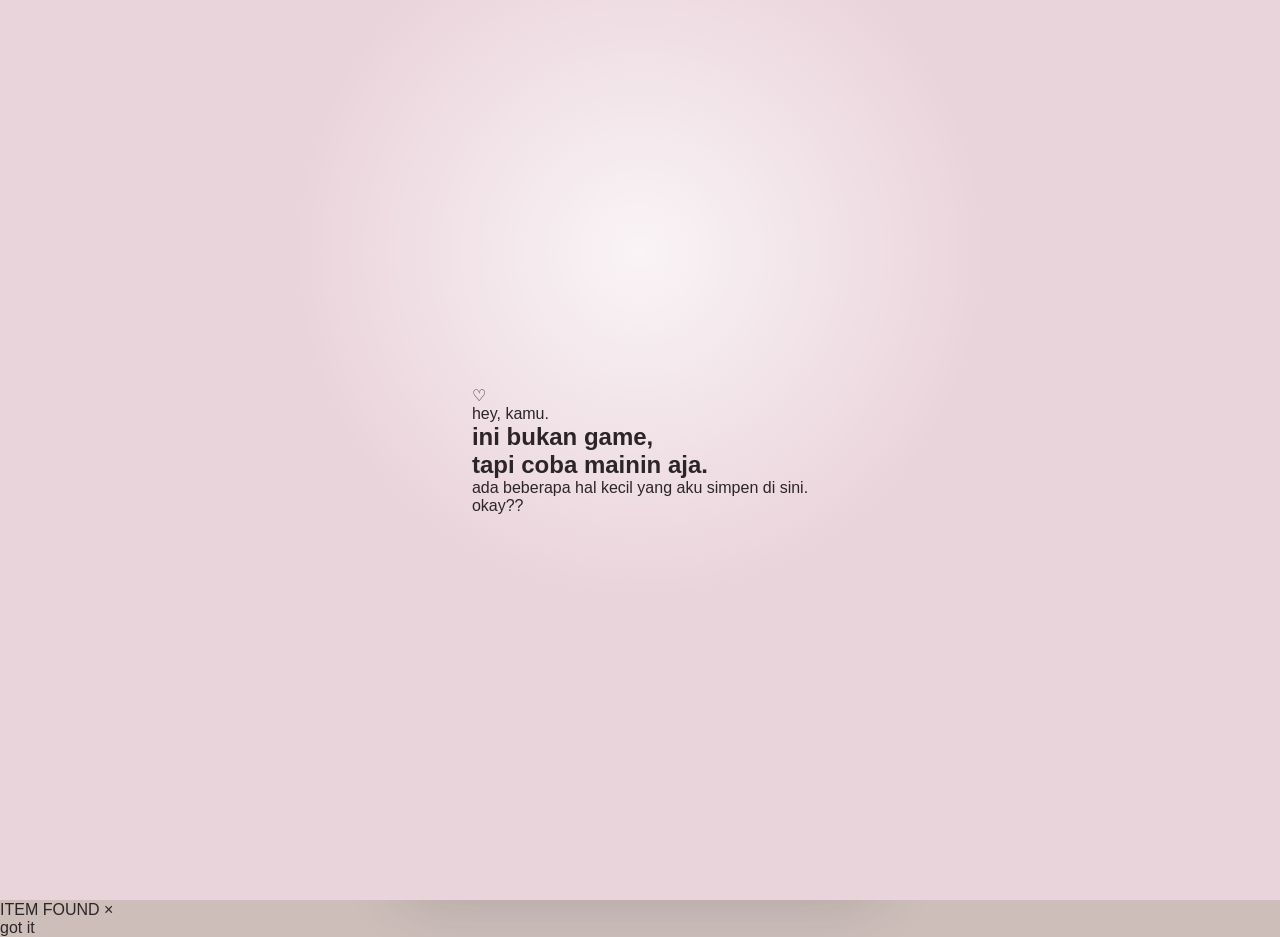
==== commit 60638076: "Update index.html" ====
--- a/index.html
+++ b/index.html
@@ -1,85 +1,61 @@
 <!DOCTYPE html>
 <html lang="en">
-
 <head>
   <meta charset="UTF-8" />
-
   <meta
     name="viewport"
     content="width=device-width, initial-scale=1.0, viewport-fit=cover"
   />
-
-  <meta name="theme-color" content="#ead6d4" />
+  <meta name="theme-color" content="#f0d7df" />
 
   <title>for you.</title>
 
   <link rel="stylesheet" href="style.css" />
 </head>
 
-
 <body>
 
-  <!-- ========================================
+  <!-- =========================
        OPENING
-  ========================================= -->
-
-  <section
-    class="opening-screen"
-    id="openingScreen"
-  >
-
-    <div class="opening-panel">
-
-      <p class="opening-small">
-        hey, kamu.
-      </p>
-
-      <h1 class="opening-title">
+  ========================== -->
+  <section class="opening-screen" id="openingScreen">
+    <div class="opening-card">
+
+      <div class="opening-sticker">♡</div>
+
+      <p class="opening-kicker">hey, kamu.</p>
+
+      <h1>
         ini bukan game,<br />
         tapi coba mainin aja.
       </h1>
 
+      <p class="opening-hint">
+        ada beberapa hal kecil yang aku simpen di sini.
+      </p>
+
       <button
-        class="game-button opening-button"
+        type="button"
+        class="cute-button"
         id="enterButton"
-        type="button"
       >
         okay??
       </button>
 
     </div>
-
   </section>
 
 
-
-  <!-- ========================================
-       MAIN GAME
-  ========================================= -->
-
-  <main
-    class="game"
-    id="game"
-  >
-
-
-    <!-- ========================================
-         WORLD
-    ========================================= -->
-
-    <section
-      class="world-section"
-      id="worldSection"
-    >
-
-      <div
-        class="world"
-        id="world"
-      >
-
-
-        <!-- BACKGROUND -->
-
+  <!-- =========================
+       GAME APP
+  ========================== -->
+  <main class="game-app" id="gameApp">
+
+    <section class="world-section">
+
+      <div class="world" id="world">
+
+        <!-- background -->
         <img
           src="assets/backgrounds/mainworld-mobile.webp"
           class="world-background"
@@ -88,328 +64,217 @@
         />
 
 
-
-        <!-- ========================================
-             TOP QUEST HUD
-        ========================================= -->
-
+        <!-- =========================
+             QUEST HUD
+        ========================== -->
         <header class="quest-hud">
 
-          <div class="quest-copy">
-
-            <span class="quest-label">
-              MISSION
+          <div class="quest-card">
+
+            <span class="quest-eyebrow">
+              main mission
             </span>
 
             <p class="quest-title">
               find all the little things.
             </p>
 
+            <div class="quest-dots" id="questDots">
+              <span></span>
+              <span></span>
+              <span></span>
+              <span></span>
+              <span></span>
+              <span></span>
+              <span></span>
+              <span></span>
+            </div>
+
           </div>
 
-
-          <div class="quest-progress">
-
-            <div class="quest-progress-main">
-
-              <span id="mainProgress">
-                0
-              </span>
-
-              <span class="quest-progress-divider">
-                /
-              </span>
-
-              <span id="mainTotal">
-                8
-              </span>
-
-            </div>
-
-            <span class="quest-progress-caption">
-              found
-            </span>
-
+          <div class="quest-counter">
+            <strong id="mainProgress">0</strong>
+            <span>/</span>
+            <span id="mainTotal">8</span>
           </div>
 
         </header>
 
 
-
-        <!-- ========================================
-             WORLD INTRO
-        ========================================= -->
-
-        <div class="world-message">
-
-          <p>
-            tap anything.<br />
-            most of them have a story.
-          </p>
-
+        <!-- =========================
+             INTRO TIP
+        ========================== -->
+        <div
+          class="world-tip"
+          id="worldTip"
+        >
+          tap anything.<br />
+          most of them have a story.
         </div>
 
 
-
-        <!-- ========================================
-             OBJECT 11
-             WINDOW
-        ========================================= -->
-
+        <!-- =========================
+             OBJECTS
+        ========================== -->
+
+        <!-- WINDOW -->
         <button
           type="button"
           class="world-object object-window"
           data-item="window"
-          data-required="true"
-          aria-label="Open outdoor memory"
-        >
-
+          aria-label="Open outdoor memories"
+        >
           <img
             src="assets/objects/11.png"
             alt="Window"
             draggable="false"
           />
-
-          <span class="object-complete">
-            ✓
-          </span>
-
-        </button>
-
-
-
-        <!-- ========================================
-             OBJECT 7
-             PHOTOBOX
-        ========================================= -->
-
+          <span class="found-badge">✓</span>
+        </button>
+
+
+        <!-- PHOTOBOX -->
         <button
           type="button"
           class="world-object object-photobox"
           data-item="photobox"
-          data-required="true"
           aria-label="Open photobox memory"
         >
-
           <img
             src="assets/objects/7.png"
             alt="Photobox booth"
             draggable="false"
           />
-
-          <span class="object-complete">
-            ✓
-          </span>
-
-        </button>
-
-
-
-        <!-- ========================================
-             OBJECT 10
-             SNACK SHELF
-        ========================================= -->
-
+          <span class="found-badge">✓</span>
+        </button>
+
+
+        <!-- SNACK SHELF -->
         <button
           type="button"
           class="world-object object-snacks"
           data-item="snacks"
-          data-required="true"
           aria-label="Open snack memory"
         >
-
           <img
             src="assets/objects/10.png"
             alt="Snack shelf"
             draggable="false"
           />
-
-          <span class="object-complete">
-            ✓
-          </span>
-
-        </button>
-
-
-
-        <!-- ========================================
-             OBJECT 3
-             TUMBLER
-        ========================================= -->
-
+          <span class="found-badge">✓</span>
+        </button>
+
+
+        <!-- TUMBLER -->
         <button
           type="button"
           class="world-object object-tumbler"
           data-item="tumbler"
-          data-required="true"
           aria-label="Open tumbler memory"
         >
-
           <img
             src="assets/objects/3.png"
             alt="Pastel tumbler"
             draggable="false"
           />
-
-          <span class="object-complete">
-            ✓
-          </span>
-
-        </button>
-
-
-
-        <!-- ========================================
-             OBJECT 6
-             GACHA
-             BONUS QUEST
-        ========================================= -->
-
+          <span class="found-badge">✓</span>
+        </button>
+
+
+        <!-- KEYCHAIN -->
+        <button
+          type="button"
+          class="world-object object-keychain"
+          data-item="keychain"
+          aria-label="Open keychain memory"
+        >
+          <img
+            src="assets/objects/4.png"
+            alt="Couple keychain"
+            draggable="false"
+          />
+          <span class="found-badge">✓</span>
+        </button>
+
+
+        <!-- CAT -->
+        <button
+          type="button"
+          class="world-object object-cat"
+          data-item="cat"
+          aria-label="Open cat interaction"
+        >
+          <img
+            src="assets/objects/8.png"
+            alt="Cat"
+            draggable="false"
+          />
+          <span class="found-badge">✓</span>
+        </button>
+
+
+        <!-- GACOAN -->
+        <button
+          type="button"
+          class="world-object object-gacoan"
+          data-item="gacoan"
+          aria-label="Open Gacoan memory"
+        >
+          <img
+            src="assets/objects/5.png"
+            alt="Mie Gacoan"
+            draggable="false"
+          />
+          <span class="found-badge">✓</span>
+        </button>
+
+
+        <!-- VINO -->
+        <button
+          type="button"
+          class="world-object object-vino"
+          data-item="vino"
+          aria-label="Open Vino memory"
+        >
+          <img
+            src="assets/objects/2.png"
+            alt="Si Meru"
+            draggable="false"
+          />
+          <span class="found-badge">✓</span>
+        </button>
+
+
+        <!-- GACHA BONUS -->
         <button
           type="button"
           class="world-object object-gacha"
           data-item="gacha"
-          data-required="false"
           aria-label="Open memory gacha"
         >
-
           <img
             src="assets/objects/6.png"
             alt="Gacha machine"
             draggable="false"
           />
 
-          <span class="bonus-marker">
+          <span
+            class="bonus-bubble"
+            id="gachaBonusBubble"
+          >
             !
           </span>
-
-        </button>
-
-
-
-        <!-- ========================================
-             OBJECT 8
-             CAT
-        ========================================= -->
-
-        <button
-          type="button"
-          class="world-object object-cat"
-          data-item="cat"
-          data-required="true"
-          aria-label="Open cat interaction"
-        >
-
-          <img
-            src="assets/objects/8.png"
-            alt="Cat"
-            draggable="false"
-          />
-
-          <span class="object-complete">
-            ✓
-          </span>
-
-        </button>
-
-
-
-        <!-- ========================================
-             OBJECT 4
-             KEYCHAIN
-        ========================================= -->
-
-        <button
-          type="button"
-          class="world-object object-keychain"
-          data-item="keychain"
-          data-required="true"
-          aria-label="Open keychain memory"
-        >
-
-          <img
-            src="assets/objects/4.png"
-            alt="Couple keychain"
-            draggable="false"
-          />
-
-          <span class="object-complete">
-            ✓
-          </span>
-
-        </button>
-
-
-
-        <!-- ========================================
-             OBJECT 5
-             GACOAN
-        ========================================= -->
-
-        <button
-          type="button"
-          class="world-object object-gacoan"
-          data-item="gacoan"
-          data-required="true"
-          aria-label="Open Gacoan memory"
-        >
-
-          <img
-            src="assets/objects/5.png"
-            alt="Mie Gacoan"
-            draggable="false"
-          />
-
-          <span class="object-complete">
-            ✓
-          </span>
-
-        </button>
-
-
-
-        <!-- ========================================
-             OBJECT 2
-             VINO
-        ========================================= -->
-
-        <button
-          type="button"
-          class="world-object object-vino"
-          data-item="vino"
-          data-required="true"
-          aria-label="Open Vino memory"
-        >
-
-          <img
-            src="assets/objects/2.png"
-            alt="Si Meru"
-            draggable="false"
-          />
-
-          <span class="object-complete">
-            ✓
-          </span>
-
-        </button>
-
-
-
-        <!-- ========================================
-             OBJECT 9
-             MAILBOX
-             FINAL REWARD
-        ========================================= -->
-
+        </button>
+
+
+        <!-- MAILBOX -->
         <button
           type="button"
           class="world-object object-mailbox is-locked"
           id="mailboxObject"
           data-item="mailbox"
-          data-required="false"
           aria-label="Open mailbox"
         >
-
           <img
             src="assets/objects/9.png"
             alt="Mailbox"
@@ -422,58 +287,31 @@
           >
             🔒
           </span>
-
-        </button>
-
-
-
-        <!-- ========================================
+        </button>
+
+
+        <!-- =========================
              BOTTOM HUD
-        ========================================= -->
-
+        ========================== -->
         <div class="bottom-hud">
 
-
-          <!-- MAIN MISSION -->
-
-          <div class="hud-pill main-mission-pill">
-
-            <span>
-              MAIN
-            </span>
-
+          <div class="hud-chip">
+            <span>main</span>
             <strong id="hudMainProgress">
               0 / 8
             </strong>
-
           </div>
 
-
-
-          <!-- BONUS -->
-
-          <div
-            class="hud-pill bonus-pill"
-            id="bonusHud"
-          >
-
-            <span>
-              BONUS
-            </span>
-
+          <div class="hud-chip bonus-chip">
+            <span>bonus</span>
             <strong id="bonusProgress">
               0 / 1
             </strong>
-
           </div>
-
-
-
-          <!-- MUSIC -->
 
           <button
             type="button"
-            class="hud-circle"
+            class="music-button"
             id="musicButton"
             aria-label="Toggle music"
           >
@@ -482,33 +320,22 @@
 
         </div>
 
-
       </div>
 
     </section>
 
 
-
-    <!-- ========================================
-         LOCKED CHAPTER
-         Hidden until mailbox completed
-    ========================================= -->
-
+    <!-- =========================
+         POST GAME LOCKED AREA
+    ========================== -->
     <section
       class="post-game locked-content"
       id="postGame"
       aria-hidden="true"
     >
 
-
-      <!-- ========================================
-           RELATIONSHIP COUNTER
-      ========================================= -->
-
-      <section
-        class="counter-section"
-        id="counterSection"
-      >
+      <!-- counter -->
+      <section class="counter-section">
 
         <div class="counter-inner">
 
@@ -516,8 +343,7 @@
             since 08.06.2025
           </p>
 
-
-          <div class="counter-main">
+          <div class="counter-days-wrap">
 
             <span
               class="counter-days"
@@ -526,67 +352,36 @@
               0
             </span>
 
-            <span class="counter-days-text">
+            <span class="counter-caption">
               days with you
             </span>
 
           </div>
 
-
           <div class="counter-clock">
 
-            <div class="counter-unit">
-
-              <span id="hours">
-                00
-              </span>
-
-              <small>
-                hours
-              </small>
-
+            <div>
+              <span id="hours">00</span>
+              <small>hours</small>
             </div>
 
-
-            <span class="counter-colon">
-              :
-            </span>
-
-
-            <div class="counter-unit">
-
-              <span id="minutes">
-                00
-              </span>
-
-              <small>
-                min
-              </small>
-
+            <span>:</span>
+
+            <div>
+              <span id="minutes">00</span>
+              <small>min</small>
             </div>
 
-
-            <span class="counter-colon">
-              :
-            </span>
-
-
-            <div class="counter-unit">
-
-              <span id="seconds">
-                00
-              </span>
-
-              <small>
-                sec
-              </small>
-
+            <span>:</span>
+
+            <div>
+              <span id="seconds">00</span>
+              <small>sec</small>
             </div>
 
           </div>
 
-
-          <p class="counter-ending">
+          <p class="still-counting">
             still counting.
           </p>
 
@@ -595,11 +390,7 @@
       </section>
 
 
-
-      <!-- ========================================
-           FINAL
-      ========================================= -->
-
+      <!-- ending -->
       <section class="final-section">
 
         <div class="final-inner">
@@ -607,20 +398,17 @@
           <p class="final-date">
             08.06.2025 — now
           </p>
-
 
           <h2>
             still you.<br />
             still me.
           </h2>
 
-
           <p class="final-copy">
             that's all.<br />
             for now.
           </p>
 
-
           <span class="final-small">
             still counting.
           </span>
@@ -629,110 +417,78 @@
 
       </section>
 
-
     </section>
 
   </main>
 
 
-
-  <!-- ========================================
-       GAME DIALOG
-       Compact — no long scrolling modal
-  ========================================= -->
-
+  <!-- =========================
+       ITEM POPUP
+  ========================== -->
   <div
-    class="game-dialog"
-    id="gameDialog"
+    class="item-popup"
+    id="itemPopup"
     aria-hidden="true"
   >
 
     <div
-      class="dialog-backdrop"
-      id="dialogBackdrop"
+      class="popup-backdrop"
+      id="itemBackdrop"
     ></div>
 
-
-    <article class="dialog-box">
-
-
-      <header class="dialog-header">
-
-        <div>
-
-          <span
-            class="dialog-type"
-            id="dialogType"
-          >
-            ITEM FOUND
-          </span>
-
-          <h2
-            class="dialog-title"
-            id="dialogTitle"
-          >
-            item
-          </h2>
-
-        </div>
-
-
-        <button
-          type="button"
-          class="dialog-close"
-          id="dialogClose"
+    <article class="item-card">
+
+      <div class="item-card-top">
+
+        <span
+          class="item-status"
+          id="itemStatus"
+        >
+          ITEM FOUND
+        </span>
+
+        <button
+          type="button"
+          class="popup-close"
+          id="itemClose"
           aria-label="Close"
         >
           ×
         </button>
 
-      </header>
-
-
-
-      <div class="dialog-body">
-
-
-        <div
-          class="dialog-media"
-          id="dialogMedia"
-        ></div>
-
-
-        <p
-          class="dialog-text"
-          id="dialogText"
-        >
-        </p>
-
-
-        <div
-          class="dialog-actions"
-          id="dialogActions"
-        >
-
-          <button
-            type="button"
-            class="pixel-button"
-            id="dialogOkay"
-          >
-            OK
-          </button>
-
-        </div>
-
-      </div>
+      </div>
+
+      <div
+        class="item-icon-stage"
+        id="itemIconStage"
+      ></div>
+
+      <h2
+        class="item-title"
+        id="itemTitle"
+      ></h2>
+
+      <p
+        class="item-copy"
+        id="itemCopy"
+      ></p>
+
+      <button
+        type="button"
+        class="cute-button small-button"
+        id="itemOkay"
+      >
+        got it
+      </button>
 
     </article>
 
   </div>
 
 
-
-  <!-- ========================================
-       GACHA SCREEN
-  ========================================= -->
-
+  <!-- =========================
+       GACHA EXPERIENCE
+  ========================== -->
   <div
     class="gacha-screen"
     id="gachaScreen"
@@ -740,53 +496,57 @@
   >
 
     <div
-      class="dialog-backdrop"
+      class="popup-backdrop"
       id="gachaBackdrop"
     ></div>
 
-
-    <article class="gacha-box">
-
-
-      <header class="gacha-header">
+    <article class="gacha-card">
+
+      <div class="gacha-topbar">
 
         <div>
-
-          <span class="dialog-type">
-            BONUS QUEST
+          <span class="gacha-label">
+            bonus mission
           </span>
 
           <h2>
             memory gacha
           </h2>
-
         </div>
 
-
-        <button
-          type="button"
-          class="dialog-close"
+        <button
+          type="button"
+          class="popup-close"
           id="gachaClose"
           aria-label="Close gacha"
         >
           ×
         </button>
 
-      </header>
-
-
-
-      <div class="gacha-machine-area">
-
-
-        <img
-          src="assets/objects/6.png"
-          alt="Gacha machine"
-          class="gacha-machine-image"
-          id="gachaMachineImage"
-          draggable="false"
-        />
-
+      </div>
+
+
+      <!-- machine state -->
+      <div
+        class="gacha-machine-state"
+        id="gachaMachineState"
+      >
+
+        <div class="gacha-machine-stage">
+
+          <span class="gacha-sparkle sparkle-1">✦</span>
+          <span class="gacha-sparkle sparkle-2">♡</span>
+          <span class="gacha-sparkle sparkle-3">✧</span>
+
+          <img
+            src="assets/objects/6.png"
+            alt="Gacha machine"
+            class="gacha-machine"
+            id="gachaMachineImage"
+            draggable="false"
+          />
+
+        </div>
 
         <p
           class="gacha-status"
@@ -795,79 +555,68 @@
           pull one.
         </p>
 
-
-        <button
-          type="button"
-          class="pixel-button gacha-pull"
+        <button
+          type="button"
+          class="cute-button"
           id="gachaPullButton"
         >
-          PULL
-        </button>
-
-      </div>
-
-
-
-      <!-- RESULT -->
-
+          pull
+        </button>
+
+      </div>
+
+
+      <!-- capsule/result state -->
       <div
-        class="gacha-result"
-        id="gachaResult"
-        aria-live="polite"
+        class="gacha-result-state"
+        id="gachaResultState"
       >
 
-        <span
+        <div
           class="gacha-rarity"
           id="gachaRarity"
-        ></span>
-
+        ></div>
 
         <div
-          class="gacha-result-media"
+          class="gacha-memory-frame"
           id="gachaResultMedia"
         ></div>
 
-
         <p
-          class="gacha-result-caption"
+          class="gacha-caption"
           id="gachaResultCaption"
         ></p>
 
-
-        <div class="gacha-result-actions">
+        <div class="gacha-result-buttons">
 
           <button
             type="button"
-            class="pixel-button"
+            class="cute-button"
             id="gachaPullAgain"
           >
-            PULL AGAIN
+            again
           </button>
-
 
           <button
             type="button"
-            class="pixel-button pixel-button-secondary"
+            class="cute-button secondary-button"
             id="gachaDone"
           >
-            DONE
+            keep it
           </button>
 
         </div>
 
       </div>
 
-
     </article>
 
   </div>
 
 
-
-  <!-- ========================================
-       PHOTOBOX EXPERIENCE
-  ========================================= -->
-
+  <!-- =========================
+       PHOTOBOX
+  ========================== -->
   <div
     class="photobox-screen"
     id="photoboxScreen"
@@ -875,66 +624,52 @@
   >
 
     <div
-      class="dialog-backdrop"
+      class="popup-backdrop"
       id="photoboxBackdrop"
     ></div>
 
-
-    <article class="photobox-box">
-
-
-      <header class="photobox-header">
-
-        <span class="dialog-type">
+    <article class="photobox-card">
+
+      <div class="photobox-topbar">
+
+        <span class="item-status">
           MEMORY FOUND
         </span>
 
-
-        <button
-          type="button"
-          class="dialog-close"
+        <button
+          type="button"
+          class="popup-close"
           id="photoboxClose"
-          aria-label="Close photobox"
         >
           ×
         </button>
 
-      </header>
-
+      </div>
 
       <h2>
         proof that we were here.
       </h2>
 
-
-      <video
-        class="photobox-video"
-        id="photoboxVideo"
-        autoplay
-        muted
-        loop
-        playsinline
-      >
-
-        <source
-          src="assets/gifs/photobox/us-photobox-01.webm"
-          type="video/webm"
+      <div class="photobox-frame">
+
+        <img
+          src="assets/gifs/photobox/us-photobox-01.gif"
+          alt="Photobox memory"
+          class="photobox-gif"
         />
 
-      </video>
-
+      </div>
 
       <p>
         one more?
       </p>
 
-
       <button
         type="button"
-        class="pixel-button"
+        class="cute-button"
         id="photoboxDone"
       >
-        KEEP IT
+        keep it
       </button>
 
     </article>
@@ -942,11 +677,9 @@
   </div>
 
 
-
-  <!-- ========================================
-       OUTDOOR MEMORY SCREEN
-  ========================================= -->
-
+  <!-- =========================
+       OUTDOOR MEMORY
+  ========================== -->
   <div
     class="outdoor-screen"
     id="outdoorScreen"
@@ -954,43 +687,35 @@
   >
 
     <div
-      class="dialog-backdrop"
+      class="popup-backdrop"
       id="outdoorBackdrop"
     ></div>
 
-
-    <article class="outdoor-box">
-
-
-      <header class="outdoor-header">
+    <article class="outdoor-card">
+
+      <div class="outdoor-topbar">
 
         <div>
-
-          <span class="dialog-type">
+          <span class="item-status">
             MEMORY FOUND
           </span>
 
           <h2>
             outside?
           </h2>
-
         </div>
 
-
-        <button
-          type="button"
-          class="dialog-close"
+        <button
+          type="button"
+          class="popup-close"
           id="outdoorClose"
-          aria-label="Close outdoor memories"
         >
           ×
         </button>
 
-      </header>
-
-
-
-      <div class="outdoor-gallery">
+      </div>
+
+      <div class="outdoor-polaroids">
 
         <img
           src="assets/photos/her/her-beach-01.webp"
@@ -1019,18 +744,16 @@
 
       </div>
 
-
       <p class="outdoor-copy">
         we should go somewhere again.
       </p>
 
-
       <button
         type="button"
-        class="pixel-button"
+        class="cute-button"
         id="outdoorDone"
       >
-        OK
+        okay
       </button>
 
     </article>
@@ -1038,11 +761,9 @@
   </div>
 
 
-
-  <!-- ========================================
-       MAILBOX / FINAL LETTER
-  ========================================= -->
-
+  <!-- =========================
+       MAILBOX
+  ========================== -->
   <div
     class="mailbox-screen"
     id="mailboxScreen"
@@ -1050,26 +771,15 @@
   >
 
     <div
-      class="dialog-backdrop"
+      class="popup-backdrop"
       id="mailboxBackdrop"
     ></div>
 
-
-    <article class="mailbox-box">
-
-
-      <header>
-
-        <span class="dialog-type">
-          FINAL ITEM
-        </span>
-
-        <h2>
-          for you.
-        </h2>
-
-      </header>
-
+    <article class="mailbox-card">
+
+      <span class="mailbox-final-label">
+        FINAL ITEM
+      </span>
 
       <img
         src="assets/objects/9.png"
@@ -1078,60 +788,60 @@
         draggable="false"
       />
 
+      <h2>
+        for you.
+      </h2>
 
       <p class="mailbox-intro">
         okay.<br />
         this one isn't a game.
       </p>
 
-
       <button
         type="button"
-        class="pixel-button"
+        class="cute-button"
         id="openLetterButton"
       >
-        OPEN
+        open
       </button>
 
-
-
-      <!-- LETTER -->
 
       <div
         class="letter-panel"
         id="letterPanel"
       >
 
-        <p>
-          surat asli nanti kita taro di sini.
-        </p>
-
-        <p>
-          ini bagian yang nanti kita tulis
-          paling terakhir.
-        </p>
-
-        <button
-          type="button"
-          class="pixel-button"
+        <div class="letter-paper">
+
+          <p>
+            surat aslinya nanti kita taro di sini.
+          </p>
+
+          <p>
+            ini bagian yang nanti kita tulis
+            paling terakhir.
+          </p>
+
+        </div>
+
+        <button
+          type="button"
+          class="cute-button"
           id="finishGameButton"
         >
-          CONTINUE
-        </button>
-
-      </div>
-
+          continue
+        </button>
+
+      </div>
 
     </article>
 
   </div>
 
 
-
-  <!-- ========================================
-       TOAST / ANNOUNCEMENT
-  ========================================= -->
-
+  <!-- =========================
+       TOAST
+  ========================== -->
   <div
     class="game-toast"
     id="gameToast"
@@ -1155,18 +865,20 @@
   </div>
 
 
-
-  <!-- ========================================
-       MISSION COMPLETE OVERLAY
-  ========================================= -->
-
+  <!-- =========================
+       MISSION COMPLETE
+  ========================== -->
   <div
     class="mission-complete"
     id="missionComplete"
     aria-hidden="true"
   >
 
-    <div class="mission-complete-box">
+    <div class="mission-complete-card">
+
+      <div class="mission-complete-icon">
+        ♡
+      </div>
 
       <span>
         MISSION COMPLETE
@@ -1183,10 +895,10 @@
 
       <button
         type="button"
-        class="pixel-button"
+        class="cute-button"
         id="missionCompleteButton"
       >
-        CONTINUE
+        continue
       </button>
 
     </div>
@@ -1194,28 +906,24 @@
   </div>
 
 
-
-  <!-- ========================================
+  <!-- =========================
        AUDIO
-  ========================================= -->
-
+  ========================== -->
   <audio
     id="backgroundMusic"
     loop
     preload="metadata"
   >
-    <!--
+    <!-- nanti tinggal isi:
     <source
-      src="assets/audio/background.mp3"
+      src="assets/audio/main-theme.mp3"
       type="audio/mpeg"
     />
     -->
   </audio>
 
 
-
   <script src="script.js"></script>
 
 </body>
-
 </html>
--- a/style.css
+++ b/style.css
@@ -14,23 +14,21 @@
 
 body {
   min-height: 100%;
+  background: #ead8d3;
+  color: #2c2527;
   font-family: Arial, Helvetica, sans-serif;
-  background: #f7efe9;
-  color: #2b2525;
   overflow-x: hidden;
 }
 
-button,
-input,
-textarea,
-select {
-  font: inherit;
+body.overlay-open {
+  overflow: hidden;
 }
 
 button {
   border: 0;
   background: none;
   color: inherit;
+  font: inherit;
   cursor: pointer;
 }
 
@@ -40,13 +38,9 @@
   max-width: 100%;
 }
 
-body.modal-open {
-  overflow: hidden;
-}
-
-
-/* =========================
-   OPENING SCREEN
+
+/* =========================
+   OPENING
 ========================= */
 
 .opening-screen {
@@ -57,20 +51,19 @@
   display: grid;
   place-items: center;
 
-  min-height: 100svh;
   padding: 24px;
 
   background:
     radial-gradient(
-      circle at 50% 25%,
-      rgba(255, 255, 255, 0.9),
-      transparent 42%
+      circle at 50% 28%,
+      rgba(255,255,255,.75),
+      transparent 38%
     ),
-    #f3dfe4;
+    #ead4db;
 
   transition:
-    opacity 0.6s ease,
-    visibility 0.6s ease;
+    opacity .5s ease,
+    visibility .5s ease;
 }
 
 .opening-screen.is-hidden {
@@ -79,79 +72,79 @@
   pointer-events: none;
 }
 
-.opening-content {
+.opening-panel {
   width: min(100%, 420px);
   text-align: center;
 }
 
-.opening-kicker {
-  margin-bottom: 14px;
-
-  font-size: 0.8rem;
-  letter-spacing: 0.08em;
-  text-transform: lowercase;
-
-  opacity: 0.6;
-}
-
-.opening-content h1 {
-  font-size: clamp(2rem, 9vw, 3.3rem);
-  line-height: 0.98;
+.opening-small {
+  margin-bottom: 12px;
+  font-size: .78rem;
+  opacity: .55;
+}
+
+.opening-title {
+  font-size: clamp(2rem, 9vw, 3.4rem);
+  line-height: .98;
+  letter-spacing: -.05em;
+}
+
+
+/* =========================
+   BUTTONS
+========================= */
+
+.game-button,
+.pixel-button {
+  min-height: 44px;
+  padding: 11px 18px;
+
+  border: 2px solid #2c2527;
+  border-radius: 8px;
+
+  background: #fff6f1;
+
+  font-family: "Courier New", monospace;
+  font-size: .78rem;
   font-weight: 700;
-  letter-spacing: -0.05em;
-}
-
-.enter-button {
+  letter-spacing: .05em;
+  text-transform: uppercase;
+
+  box-shadow:
+    3px 3px 0 #2c2527;
+
+  transition:
+    transform .15s ease,
+    box-shadow .15s ease;
+}
+
+.game-button:active,
+.pixel-button:active {
+  transform: translate(2px, 2px);
+  box-shadow:
+    1px 1px 0 #2c2527;
+}
+
+.pixel-button-secondary {
+  background: #eee4df;
+}
+
+.opening-button {
   margin-top: 30px;
-  padding: 13px 22px;
-
-  border: 1px solid rgba(43, 37, 37, 0.2);
-  border-radius: 999px;
-
-  background: rgba(255, 255, 255, 0.55);
-  backdrop-filter: blur(8px);
-
-  font-size: 0.9rem;
-
-  transition:
-    transform 0.2s ease,
-    background 0.2s ease;
-}
-
-.enter-button:active {
-  transform: scale(0.96);
-}
-
-.enter-button:hover {
-  background: rgba(255, 255, 255, 0.8);
-}
-
-
-/* =========================
-   APP
-========================= */
-
-.app {
-  width: 100%;
-}
-
-
-/* =========================
-   MAIN WORLD
+}
+
+
+/* =========================
+   WORLD
 ========================= */
 
 .world-section {
   width: 100%;
-  min-height: 100svh;
-
   display: flex;
   justify-content: center;
-  align-items: flex-start;
-
-  background: #ead8d3;
-}
-
-.world-shell {
+}
+
+.world {
   position: relative;
 
   width: min(100vw, 480px);
@@ -170,18 +163,89 @@
   height: 100%;
 
   object-fit: cover;
+
+  pointer-events: none;
   user-select: none;
+}
+
+
+/* =========================
+   QUEST HUD
+========================= */
+
+.quest-hud {
+  position: absolute;
+  top: 2.3%;
+  left: 50%;
+  z-index: 50;
+
+  width: 92%;
+
+  display: flex;
+  justify-content: space-between;
+  align-items: flex-start;
+
+  transform: translateX(-50%);
+
   pointer-events: none;
 }
 
-
-/* =========================
-   WORLD COPY
-========================= */
-
-.world-copy {
+.quest-copy,
+.quest-progress {
+  border: 1px solid rgba(44,37,39,.15);
+  border-radius: 10px;
+
+  background: rgba(255,249,245,.82);
+  backdrop-filter: blur(8px);
+}
+
+.quest-copy {
+  max-width: 68%;
+  padding: 9px 11px;
+}
+
+.quest-label {
+  display: block;
+
+  margin-bottom: 3px;
+
+  font-family: "Courier New", monospace;
+  font-size: .58rem;
+  font-weight: 700;
+  letter-spacing: .12em;
+
+  opacity: .55;
+}
+
+.quest-title {
+  font-size: .72rem;
+  line-height: 1.25;
+}
+
+.quest-progress {
+  padding: 8px 11px;
+  text-align: right;
+}
+
+.quest-progress-main {
+  font-family: "Courier New", monospace;
+  font-size: .82rem;
+  font-weight: 700;
+}
+
+.quest-progress-caption {
+  font-size: .55rem;
+  opacity: .48;
+}
+
+
+/* =========================
+   WORLD MESSAGE
+========================= */
+
+.world-message {
   position: absolute;
-  top: 3.5%;
+  top: 11%;
   left: 50%;
   z-index: 30;
 
@@ -193,235 +257,851 @@
   pointer-events: none;
 }
 
-.world-caption {
-  font-size: clamp(0.72rem, 3.1vw, 0.92rem);
+.world-message p {
+  font-size: .67rem;
   line-height: 1.35;
-  letter-spacing: 0.01em;
-
-  color: rgba(48, 41, 41, 0.72);
-}
-
-
-/* =========================
-   WORLD OBJECTS
+  color: rgba(44,37,39,.64);
+}
+
+
+/* =========================
+   OBJECTS
 ========================= */
 
 .world-object {
   position: absolute;
-  z-index: 15;
+  z-index: 20;
 
   padding: 0;
 
   -webkit-tap-highlight-color: transparent;
 
   transition:
-    transform 0.18s ease,
-    filter 0.18s ease;
+    transform .18s ease,
+    filter .18s ease,
+    opacity .18s ease;
 }
 
 .world-object img {
   width: 100%;
-  height: auto;
-
-  object-fit: contain;
-
   pointer-events: none;
   user-select: none;
 }
 
 .world-object:active {
-  transform: scale(0.94);
-}
-
-.world-object:hover {
-  filter: brightness(1.03);
+  transform: scale(.93);
+}
+
+.world-object.is-found {
+  filter: saturate(.75);
+}
+
+.object-complete {
+  position: absolute;
+  top: -4px;
+  right: -4px;
+
+  display: none;
+  place-items: center;
+
+  width: 22px;
+  height: 22px;
+
+  border: 2px solid #2c2527;
+  border-radius: 50%;
+
+  background: #fff9f5;
+
+  font-family: "Courier New", monospace;
+  font-size: .7rem;
+  font-weight: 700;
+
+  box-shadow:
+    2px 2px 0 #2c2527;
+}
+
+.world-object.is-found .object-complete {
+  display: grid;
 }
 
 
 /* =========================
    OBJECT POSITIONS
-
-   Ini masih baseline.
-   Nanti setelah lo lihat di HP,
-   kita tinggal geser persentasenya.
 ========================= */
 
 /* window */
 .object-window {
-  width: 29%;
-  left: 6%;
-  top: 11%;
-  z-index: 8;
+  width: 27%;
+  left: 7%;
+  top: 14%;
+  z-index: 12;
 }
 
 /* photobox */
 .object-photobox {
-  width: 25%;
+  width: 24%;
   right: 6%;
   top: 18%;
+}
+
+/* snack shelf */
+.object-snacks {
+  width: 25%;
+  left: 4%;
+  top: 33%;
+}
+
+/* tumbler */
+.object-tumbler {
+  width: 12%;
+  left: 6%;
+  top: 47%;
 }
 
 /* gacha */
 .object-gacha {
   width: 18%;
-  left: 41%;
-  top: 25%;
-}
-
-/* tumbler */
-.object-tumbler {
-  width: 13%;
-  left: 9%;
-  top: 36%;
-}
-
-/* snack shelf */
-.object-snacks {
-  width: 25%;
-  right: 4%;
-  top: 38%;
+  right: 7%;
+  top: 41%;
 }
 
 /* cat */
 .object-cat {
   width: 15%;
-  left: 31%;
-  top: 47%;
+  right: 15%;
+  top: 31%;
+}
+
+/* keychain */
+.object-keychain {
+  width: 15%;
+  left: 25%;
+  top: 49%;
 }
 
 /* gacoan */
 .object-gacoan {
-  width: 20%;
-  right: 11%;
-  top: 54%;
-}
-
-/* keychain */
-.object-keychain {
-  width: 16%;
-  left: 8%;
-  top: 57%;
+  width: 19%;
+  right: 12%;
+  top: 61%;
 }
 
 /* mailbox */
 .object-mailbox {
-  width: 14%;
-  right: 7%;
-  top: 68%;
+  width: 13%;
+  right: 5%;
+  bottom: 14%;
 }
 
 /* vino */
 .object-vino {
-  width: 36%;
-  left: 7%;
-  bottom: 5%;
-}
-
-
-/* =========================
-   SUBTLE IDLE MOTION
-========================= */
-
-.object-cat {
-  animation: catIdle 3.8s ease-in-out infinite;
-}
-
-.object-gacha {
-  animation: tinyFloat 4.8s ease-in-out infinite;
-}
-
-.object-mailbox {
-  animation: tinyFloat 5.5s ease-in-out infinite;
-}
-
-@keyframes catIdle {
+  width: 37%;
+  left: 8%;
+  bottom: 11%;
+}
+
+
+/* =========================
+   BONUS MARKER
+========================= */
+
+.bonus-marker {
+  position: absolute;
+  top: -5px;
+  right: -5px;
+
+  display: grid;
+  place-items: center;
+
+  width: 24px;
+  height: 24px;
+
+  border: 2px solid #2c2527;
+  border-radius: 50%;
+
+  background: #ffe98e;
+
+  font-family: "Courier New", monospace;
+  font-weight: 900;
+
+  box-shadow:
+    2px 2px 0 #2c2527;
+
+  animation: bonusPulse 1.5s ease-in-out infinite;
+}
+
+@keyframes bonusPulse {
+  0%,
+  100% {
+    transform: scale(1);
+  }
+
+  50% {
+    transform: scale(1.15);
+  }
+}
+
+
+/* =========================
+   MAILBOX LOCK
+========================= */
+
+.mailbox-lock {
+  position: absolute;
+  top: -5px;
+  right: -5px;
+
+  display: grid;
+  place-items: center;
+
+  width: 26px;
+  height: 26px;
+
+  border-radius: 50%;
+
+  background: #fff7f3;
+  box-shadow:
+    0 3px 10px rgba(44,37,39,.18);
+
+  font-size: .8rem;
+}
+
+.object-mailbox.is-unlocked {
+  animation: unlockedPulse 1.4s ease-in-out infinite;
+}
+
+.object-mailbox.is-unlocked .mailbox-lock {
+  display: none;
+}
+
+@keyframes unlockedPulse {
   0%,
   100% {
     transform: translateY(0);
   }
 
   50% {
-    transform: translateY(-3px);
+    transform: translateY(-5px);
   }
 }
 
-@keyframes tinyFloat {
-  0%,
-  100% {
-    transform: translateY(0);
-  }
-
-  50% {
-    transform: translateY(-4px);
-  }
-}
-
-
-/* =========================
-   HUD
-========================= */
-
-.world-hud {
+
+/* =========================
+   BOTTOM HUD
+========================= */
+
+.bottom-hud {
   position: absolute;
   left: 50%;
-  bottom: 2.2%;
-  z-index: 40;
+  bottom: 2%;
+  z-index: 60;
 
   width: 92%;
 
   display: flex;
   align-items: center;
-  justify-content: space-between;
+  gap: 7px;
 
   transform: translateX(-50%);
-
-  pointer-events: none;
-}
-
-.memory-progress,
-.hud-button {
-  pointer-events: auto;
-}
-
-.memory-progress {
-  display: flex;
-  align-items: baseline;
-  gap: 3px;
-
-  padding: 8px 12px;
-
-  border: 1px solid rgba(43, 37, 37, 0.1);
+}
+
+.hud-pill,
+.hud-circle {
+  border: 1px solid rgba(44,37,39,.14);
+  background: rgba(255,249,245,.84);
+  backdrop-filter: blur(8px);
+}
+
+.hud-pill {
+  display: flex;
+  align-items: center;
+  gap: 6px;
+
+  min-height: 36px;
+  padding: 7px 10px;
+
   border-radius: 999px;
 
-  background: rgba(255, 247, 244, 0.72);
-  backdrop-filter: blur(8px);
-
-  font-size: 0.78rem;
-}
-
-.memory-progress small {
-  margin-left: 4px;
-  opacity: 0.55;
-}
-
-.hud-button {
+  font-family: "Courier New", monospace;
+  font-size: .58rem;
+  letter-spacing: .06em;
+}
+
+.hud-pill strong {
+  font-size: .68rem;
+}
+
+.bonus-pill {
+  margin-right: auto;
+}
+
+.hud-circle {
   display: grid;
   place-items: center;
 
   width: 38px;
   height: 38px;
 
-  border: 1px solid rgba(43, 37, 37, 0.1);
   border-radius: 50%;
 
-  background: rgba(255, 247, 244, 0.72);
-  backdrop-filter: blur(8px);
-
+  font-size: .9rem;
+}
+
+
+/* =========================
+   LOCKED CONTENT
+========================= */
+
+.locked-content {
+  display: none;
+}
+
+.locked-content.is-unlocked {
+  display: block;
+}
+
+
+/* =========================
+   COMMON OVERLAYS
+========================= */
+
+.game-dialog,
+.gacha-screen,
+.photobox-screen,
+.outdoor-screen,
+.mailbox-screen,
+.mission-complete {
+  position: fixed;
+  inset: 0;
+  z-index: 9000;
+
+  display: grid;
+  place-items: center;
+
+  padding: 18px;
+
+  opacity: 0;
+  visibility: hidden;
+  pointer-events: none;
+
+  transition:
+    opacity .2s ease,
+    visibility .2s ease;
+}
+
+.game-dialog.is-open,
+.gacha-screen.is-open,
+.photobox-screen.is-open,
+.outdoor-screen.is-open,
+.mailbox-screen.is-open,
+.mission-complete.is-open {
+  opacity: 1;
+  visibility: visible;
+  pointer-events: auto;
+}
+
+.dialog-backdrop {
+  position: absolute;
+  inset: 0;
+
+  background: rgba(39,30,31,.55);
+  backdrop-filter: blur(6px);
+}
+
+
+/* =========================
+   ITEM DIALOG
+========================= */
+
+.dialog-box {
+  position: relative;
+  z-index: 2;
+
+  width: min(92vw, 360px);
+
+  padding: 18px;
+
+  border: 3px solid #2c2527;
+  border-radius: 10px;
+
+  background: #fff8f3;
+
+  box-shadow:
+    6px 6px 0 #2c2527;
+}
+
+.dialog-header {
+  display: flex;
+  justify-content: space-between;
+  gap: 15px;
+
+  margin-bottom: 12px;
+}
+
+.dialog-type {
+  display: block;
+
+  margin-bottom: 5px;
+
+  font-family: "Courier New", monospace;
+  font-size: .62rem;
+  font-weight: 700;
+  letter-spacing: .12em;
+
+  opacity: .48;
+}
+
+.dialog-title {
+  font-family: "Courier New", monospace;
+  font-size: 1.1rem;
+  line-height: 1.05;
+}
+
+.dialog-close {
+  flex: 0 0 auto;
+
+  display: grid;
+  place-items: center;
+
+  width: 32px;
+  height: 32px;
+
+  border: 2px solid #2c2527;
+  border-radius: 6px;
+
+  background: #f0e5e0;
+
+  font-family: monospace;
+  font-size: 1.2rem;
+  font-weight: 700;
+}
+
+.dialog-body {
+  display: grid;
+  justify-items: center;
+}
+
+.dialog-media {
+  width: 100%;
+  min-height: 130px;
+
+  display: grid;
+  place-items: center;
+
+  margin-bottom: 12px;
+}
+
+.dialog-media img {
+  max-width: 150px;
+  max-height: 155px;
+  object-fit: contain;
+}
+
+.dialog-text {
+  width: 100%;
+
+  font-family: "Courier New", monospace;
+  font-size: .8rem;
+  line-height: 1.45;
+  white-space: pre-line;
+}
+
+.dialog-actions {
+  width: 100%;
+  margin-top: 16px;
+
+  display: flex;
+  justify-content: flex-end;
+}
+
+
+/* =========================
+   GACHA
+========================= */
+
+.gacha-box {
+  position: relative;
+  z-index: 2;
+
+  width: min(94vw, 390px);
+
+  padding: 18px;
+
+  border: 3px solid #2c2527;
+  border-radius: 12px;
+
+  background: #fff6f0;
+
+  box-shadow:
+    7px 7px 0 #2c2527;
+}
+
+.gacha-header {
+  display: flex;
+  justify-content: space-between;
+  align-items: flex-start;
+
+  margin-bottom: 12px;
+}
+
+.gacha-header h2 {
+  font-family: "Courier New", monospace;
+  font-size: 1.3rem;
+}
+
+.gacha-machine-area {
+  display: grid;
+  justify-items: center;
+}
+
+.gacha-machine-image {
+  width: 120px;
+  margin-block: 6px 12px;
+}
+
+.gacha-status {
+  margin-bottom: 12px;
+
+  font-family: "Courier New", monospace;
+  font-size: .78rem;
+}
+
+.gacha-result {
+  display: none;
+
+  margin-top: 14px;
+
+  text-align: center;
+}
+
+.gacha-result.is-visible {
+  display: block;
+}
+
+.gacha-rarity {
+  display: block;
+
+  margin-bottom: 8px;
+
+  font-family: "Courier New", monospace;
+  font-size: .7rem;
+  font-weight: 700;
+  letter-spacing: .12em;
+}
+
+.gacha-result-media {
+  width: 100%;
+
+  display: grid;
+  place-items: center;
+}
+
+.gacha-result-media img,
+.gacha-result-media video {
+  width: min(100%, 260px);
+  max-height: 260px;
+
+  border: 2px solid #2c2527;
+  border-radius: 8px;
+
+  object-fit: cover;
+}
+
+.gacha-result-caption {
+  margin-top: 10px;
+
+  font-family: "Courier New", monospace;
+  font-size: .74rem;
+  line-height: 1.4;
+}
+
+.gacha-result-actions {
+  display: flex;
+  justify-content: center;
+  gap: 8px;
+
+  margin-top: 14px;
+}
+
+
+/* =========================
+   PHOTOBOX
+========================= */
+
+.photobox-box {
+  position: relative;
+  z-index: 2;
+
+  width: min(92vw, 360px);
+
+  padding: 17px;
+
+  border: 3px solid #2c2527;
+  border-radius: 10px;
+
+  background: #fff8f3;
+
+  box-shadow:
+    6px 6px 0 #2c2527;
+
+  text-align: center;
+}
+
+.photobox-header {
+  display: flex;
+  justify-content: space-between;
+  align-items: center;
+
+  margin-bottom: 10px;
+}
+
+.photobox-box h2 {
+  margin-bottom: 12px;
+
+  font-family: "Courier New", monospace;
   font-size: 1rem;
 }
 
-.hud-button:active {
-  transform: scale(0.93);
+.photobox-video {
+  width: min(100%, 240px);
+
+  margin-inline: auto;
+  margin-bottom: 10px;
+
+  border: 2px solid #2c2527;
+  border-radius: 6px;
+}
+
+.photobox-box > p {
+  margin-bottom: 14px;
+
+  font-family: "Courier New", monospace;
+  font-size: .76rem;
+}
+
+
+/* =========================
+   OUTDOOR
+========================= */
+
+.outdoor-box {
+  position: relative;
+  z-index: 2;
+
+  width: min(94vw, 390px);
+
+  padding: 17px;
+
+  border: 3px solid #2c2527;
+  border-radius: 10px;
+
+  background: #fff8f3;
+
+  box-shadow:
+    6px 6px 0 #2c2527;
+}
+
+.outdoor-header {
+  display: flex;
+  justify-content: space-between;
+
+  margin-bottom: 12px;
+}
+
+.outdoor-header h2 {
+  font-family: "Courier New", monospace;
+  font-size: 1.1rem;
+}
+
+.outdoor-gallery {
+  display: grid;
+  grid-template-columns: repeat(3, 1fr);
+  gap: 6px;
+}
+
+.outdoor-gallery img {
+  width: 100%;
+  aspect-ratio: 1 / 1;
+
+  border: 2px solid #2c2527;
+  border-radius: 5px;
+
+  object-fit: cover;
+}
+
+.outdoor-copy {
+  margin-block: 12px;
+
+  font-family: "Courier New", monospace;
+  font-size: .74rem;
+}
+
+
+/* =========================
+   MAILBOX
+========================= */
+
+.mailbox-box {
+  position: relative;
+  z-index: 2;
+
+  width: min(92vw, 360px);
+
+  padding: 20px;
+
+  border: 3px solid #2c2527;
+  border-radius: 10px;
+
+  background: #fff8f3;
+
+  box-shadow:
+    6px 6px 0 #2c2527;
+
+  text-align: center;
+}
+
+.mailbox-box h2 {
+  font-family: "Courier New", monospace;
+  font-size: 1.35rem;
+}
+
+.mailbox-image {
+  width: 110px;
+  margin: 16px auto;
+}
+
+.mailbox-intro {
+  margin-bottom: 16px;
+
+  font-family: "Courier New", monospace;
+  font-size: .78rem;
+  line-height: 1.45;
+}
+
+.letter-panel {
+  display: none;
+
+  margin-top: 16px;
+
+  padding-top: 16px;
+
+  border-top: 2px dashed rgba(44,37,39,.35);
+
+  text-align: left;
+}
+
+.letter-panel.is-visible {
+  display: grid;
+  gap: 12px;
+}
+
+.letter-panel p {
+  font-family: "Courier New", monospace;
+  font-size: .77rem;
+  line-height: 1.5;
+}
+
+
+/* =========================
+   TOAST
+========================= */
+
+.game-toast {
+  position: fixed;
+  left: 50%;
+  top: 18px;
+  z-index: 9500;
+
+  min-width: 190px;
+  max-width: calc(100vw - 30px);
+
+  padding: 10px 14px;
+
+  border: 2px solid #2c2527;
+  border-radius: 8px;
+
+  background: #fff8f3;
+
+  box-shadow:
+    4px 4px 0 #2c2527;
+
+  transform:
+    translate(-50%, -150%);
+
+  transition:
+    transform .25s ease;
+}
+
+.game-toast.is-visible {
+  transform:
+    translate(-50%, 0);
+}
+
+.toast-label {
+  display: block;
+
+  margin-bottom: 3px;
+
+  font-family: "Courier New", monospace;
+  font-size: .57rem;
+  letter-spacing: .1em;
+
+  opacity: .5;
+}
+
+.game-toast strong {
+  font-family: "Courier New", monospace;
+  font-size: .8rem;
+}
+
+
+/* =========================
+   MISSION COMPLETE
+========================= */
+
+.mission-complete {
+  background: rgba(35,29,30,.73);
+}
+
+.mission-complete-box {
+  position: relative;
+  z-index: 2;
+
+  width: min(92vw, 360px);
+
+  padding: 24px;
+
+  border: 3px solid #2c2527;
+  border-radius: 10px;
+
+  background: #fff6f0;
+
+  box-shadow:
+    7px 7px 0 #2c2527;
+
+  text-align: center;
+}
+
+.mission-complete-box > span {
+  font-family: "Courier New", monospace;
+  font-size: .65rem;
+  font-weight: 700;
+  letter-spacing: .1em;
+}
+
+.mission-complete-box h2 {
+  margin-block: 14px;
+
+  font-family: "Courier New", monospace;
+  font-size: 1.2rem;
+  line-height: 1.25;
+}
+
+.mission-complete-box p {
+  margin-bottom: 18px;
+
+  font-family: "Courier New", monospace;
+  font-size: .75rem;
 }
 
 
@@ -430,11 +1110,9 @@
 ========================= */
 
 .counter-section {
-  width: 100%;
-
   padding: 90px 24px;
 
-  background: #f8f2ed;
+  background: #faf2ec;
 }
 
 .counter-inner {
@@ -443,16 +1121,15 @@
 }
 
 .counter-date {
-  margin-bottom: 24px;
-
-  font-size: 0.75rem;
-  letter-spacing: 0.08em;
-  text-transform: lowercase;
-
-  opacity: 0.5;
-}
-
-.counter-days-block {
+  margin-bottom: 22px;
+
+  font-size: .72rem;
+  letter-spacing: .08em;
+
+  opacity: .5;
+}
+
+.counter-main {
   display: flex;
   flex-direction: column;
   align-items: flex-start;
@@ -460,75 +1137,66 @@
 
 .counter-days {
   font-size: clamp(5rem, 25vw, 8rem);
-  line-height: 0.82;
+  line-height: .8;
   font-weight: 700;
-  letter-spacing: -0.08em;
-}
-
-.counter-days-label {
+  letter-spacing: -.08em;
+}
+
+.counter-days-text {
   margin-top: 12px;
 
-  font-size: 1rem;
-  opacity: 0.6;
-}
-
-.counter-time {
-  margin-top: 42px;
-
+  font-size: .95rem;
+  opacity: .55;
+}
+
+.counter-clock {
   display: flex;
   align-items: flex-start;
-  gap: 12px;
-}
-
-.counter-time-unit {
+  gap: 10px;
+
+  margin-top: 40px;
+}
+
+.counter-unit {
   display: flex;
   flex-direction: column;
 }
 
-.counter-time-unit span {
-  font-size: clamp(1.7rem, 8vw, 2.4rem);
-  line-height: 1;
+.counter-unit span,
+.counter-colon {
+  font-size: clamp(1.7rem, 8vw, 2.3rem);
   font-variant-numeric: tabular-nums;
 }
 
-.counter-time-unit small {
-  margin-top: 6px;
-
-  font-size: 0.65rem;
-  opacity: 0.45;
-}
-
-.counter-divider {
-  margin-top: -2px;
-
-  font-size: clamp(1.7rem, 8vw, 2.4rem);
-  opacity: 0.3;
-}
-
-.still-counting {
-  margin-top: 38px;
-
-  font-size: 0.9rem;
+.counter-unit small {
+  margin-top: 5px;
+
+  font-size: .6rem;
+  opacity: .4;
+}
+
+.counter-ending {
+  margin-top: 34px;
+
+  font-size: .85rem;
   font-style: italic;
-
-  opacity: 0.7;
-}
-
-
-/* =========================
-   FINAL SECTION
+  opacity: .65;
+}
+
+
+/* =========================
+   FINAL
 ========================= */
 
 .final-section {
-  width: 100%;
-  min-height: 80svh;
+  min-height: 80vh;
 
   display: flex;
   align-items: center;
 
   padding: 90px 24px;
 
-  background: #e8d2d8;
+  background: #eacbd4;
 }
 
 .final-inner {
@@ -536,282 +1204,34 @@
   margin-inline: auto;
 }
 
+.final-date {
+  margin-bottom: 22px;
+
+  font-size: .7rem;
+  letter-spacing: .08em;
+  opacity: .5;
+}
+
+.final-inner h2 {
+  font-size: clamp(3rem, 15vw, 5.5rem);
+  line-height: .9;
+  letter-spacing: -.07em;
+}
+
+.final-copy {
+  margin-top: 65px;
+
+  font-size: 1.15rem;
+  line-height: 1.35;
+}
+
 .final-small {
-  margin-bottom: 24px;
-
-  font-size: 0.72rem;
-  letter-spacing: 0.08em;
-
-  opacity: 0.5;
-}
-
-.final-inner h2 {
-  font-size: clamp(3rem, 15vw, 5.6rem);
-  line-height: 0.92;
-  letter-spacing: -0.07em;
-}
-
-.final-ending {
-  margin-top: 70px;
-
-  font-size: 1.2rem;
-  line-height: 1.35;
-}
-
-.final-counting {
   display: inline-block;
 
-  margin-top: 24px;
-
-  font-size: 0.78rem;
-  opacity: 0.5;
-}
-
-
-/* =========================
-   MEMORY MODAL
-========================= */
-
-.memory-modal {
-  position: fixed;
-  inset: 0;
-  z-index: 9998;
-
-  display: flex;
-  align-items: flex-end;
-  justify-content: center;
-
-  opacity: 0;
-  visibility: hidden;
-  pointer-events: none;
-
-  transition:
-    opacity 0.28s ease,
-    visibility 0.28s ease;
-}
-
-.memory-modal.is-open {
-  opacity: 1;
-  visibility: visible;
-  pointer-events: auto;
-}
-
-.memory-backdrop {
-  position: absolute;
-  inset: 0;
-
-  background: rgba(30, 24, 24, 0.42);
-  backdrop-filter: blur(5px);
-}
-
-.memory-card {
-  position: relative;
-  z-index: 2;
-
-  width: min(100%, 520px);
-  max-height: 90svh;
-
-  overflow-y: auto;
-
-  padding:
-    52px
-    24px
-    calc(34px + env(safe-area-inset-bottom));
-
-  border-radius: 28px 28px 0 0;
-
-  background: #fffaf6;
-
-  transform: translateY(100%);
-
-  transition: transform 0.35s cubic-bezier(0.22, 0.75, 0.18, 1);
-}
-
-.memory-modal.is-open .memory-card {
-  transform: translateY(0);
-}
-
-.memory-close {
-  position: absolute;
-  top: 16px;
-  right: 18px;
-
-  display: grid;
-  place-items: center;
-
-  width: 34px;
-  height: 34px;
-
-  border-radius: 50%;
-
-  background: rgba(43, 37, 37, 0.06);
-
-  font-size: 1.4rem;
-  line-height: 1;
-}
-
-
-/* =========================
-   MEMORY CONTENT
-========================= */
-
-.memory-content {
-  width: 100%;
-}
-
-.memory-template {
-  width: 100%;
-}
-
-.memory-label {
-  margin-bottom: 12px;
-
-  font-size: 0.68rem;
-  letter-spacing: 0.1em;
-  text-transform: uppercase;
-
-  opacity: 0.4;
-}
-
-.memory-template h2 {
-  font-size: clamp(2.1rem, 10vw, 3.5rem);
-  line-height: 0.95;
-  letter-spacing: -0.055em;
-}
-
-.memory-template h2 span {
-  display: inline-block;
-
-  margin-top: 4px;
-
-  font-size: 0.55em;
-  line-height: 1.1;
-
-  opacity: 0.68;
-}
-
-.memory-object-image {
-  width: min(76%, 330px);
-
-  margin: 34px auto 28px;
-
-  object-fit: contain;
-}
-
-.memory-text {
-  max-width: 30rem;
-
-  font-size: 1rem;
-  line-height: 1.6;
-
-  color: rgba(43, 37, 37, 0.75);
-}
-
-
-/* =========================
-   MEMORY ACTION BUTTON
-========================= */
-
-.memory-action {
-  margin-top: 24px;
-  padding: 11px 18px;
-
-  border: 1px solid rgba(43, 37, 37, 0.14);
-  border-radius: 999px;
-
-  background: #f3e8e3;
-
-  font-size: 0.82rem;
-}
-
-.memory-action:active {
-  transform: scale(0.96);
-}
-
-
-/* =========================
-   PHOTOBOX / VIDEO
-========================= */
-
-.memory-video {
-  width: min(100%, 360px);
-
-  margin: 30px auto;
-
-  border-radius: 16px;
-
-  background: #eadfda;
-}
-
-
-/* =========================
-   GALLERY
-========================= */
-
-.memory-gallery {
-  margin-top: 28px;
-
-  display: grid;
-  grid-template-columns: repeat(2, 1fr);
-  gap: 10px;
-}
-
-.memory-gallery img {
-  width: 100%;
-  aspect-ratio: 4 / 5;
-
-  object-fit: cover;
-
-  border-radius: 12px;
-}
-
-
-/* =========================
-   LETTER
-========================= */
-
-.memory-letter-intro {
-  margin-top: 30px;
-
-  font-size: 1.2rem;
-  line-height: 1.4;
-}
-
-.letter-body {
-  margin-top: 40px;
-
-  display: grid;
-  gap: 20px;
-
-  font-size: 1rem;
-  line-height: 1.7;
-
-  color: rgba(43, 37, 37, 0.75);
-}
-
-
-/* =========================
-   GACHA RESULT
-========================= */
-
-.gacha-result {
-  margin-top: 28px;
-}
-
-.gacha-result img,
-.gacha-result video {
-  width: 100%;
-
-  margin-top: 16px;
-
-  border-radius: 16px;
-}
-
-.gacha-result p {
-  margin-top: 14px;
-
-  font-size: 0.9rem;
-  line-height: 1.5;
+  margin-top: 22px;
+
+  font-size: .72rem;
+  opacity: .48;
 }
 
 
@@ -821,36 +1241,16 @@
 
 @media (min-width: 700px) {
   body {
-    background: #d9cac6;
+    background: #cdbeba;
   }
 
-  .world-section {
-    padding-block: 28px;
-  }
-
-  .world-shell {
+  .world {
+    margin-block: 24px;
+
     border-radius: 24px;
+
     box-shadow:
-      0 25px 70px rgba(60, 42, 42, 0.16);
-  }
-
-  .memory-modal {
-    align-items: center;
-    padding: 24px;
-  }
-
-  .memory-card {
-    border-radius: 28px;
-
-    transform:
-      translateY(20px)
-      scale(0.97);
-  }
-
-  .memory-modal.is-open .memory-card {
-    transform:
-      translateY(0)
-      scale(1);
+      0 24px 60px rgba(40,30,31,.16);
   }
 }
 
@@ -863,11 +1263,8 @@
   *,
   *::before,
   *::after {
+    animation: none !important;
+    transition: none !important;
     scroll-behavior: auto !important;
-
-    animation-duration: 0.01ms !important;
-    animation-iteration-count: 1 !important;
-
-    transition-duration: 0.01ms !important;
   }
 }
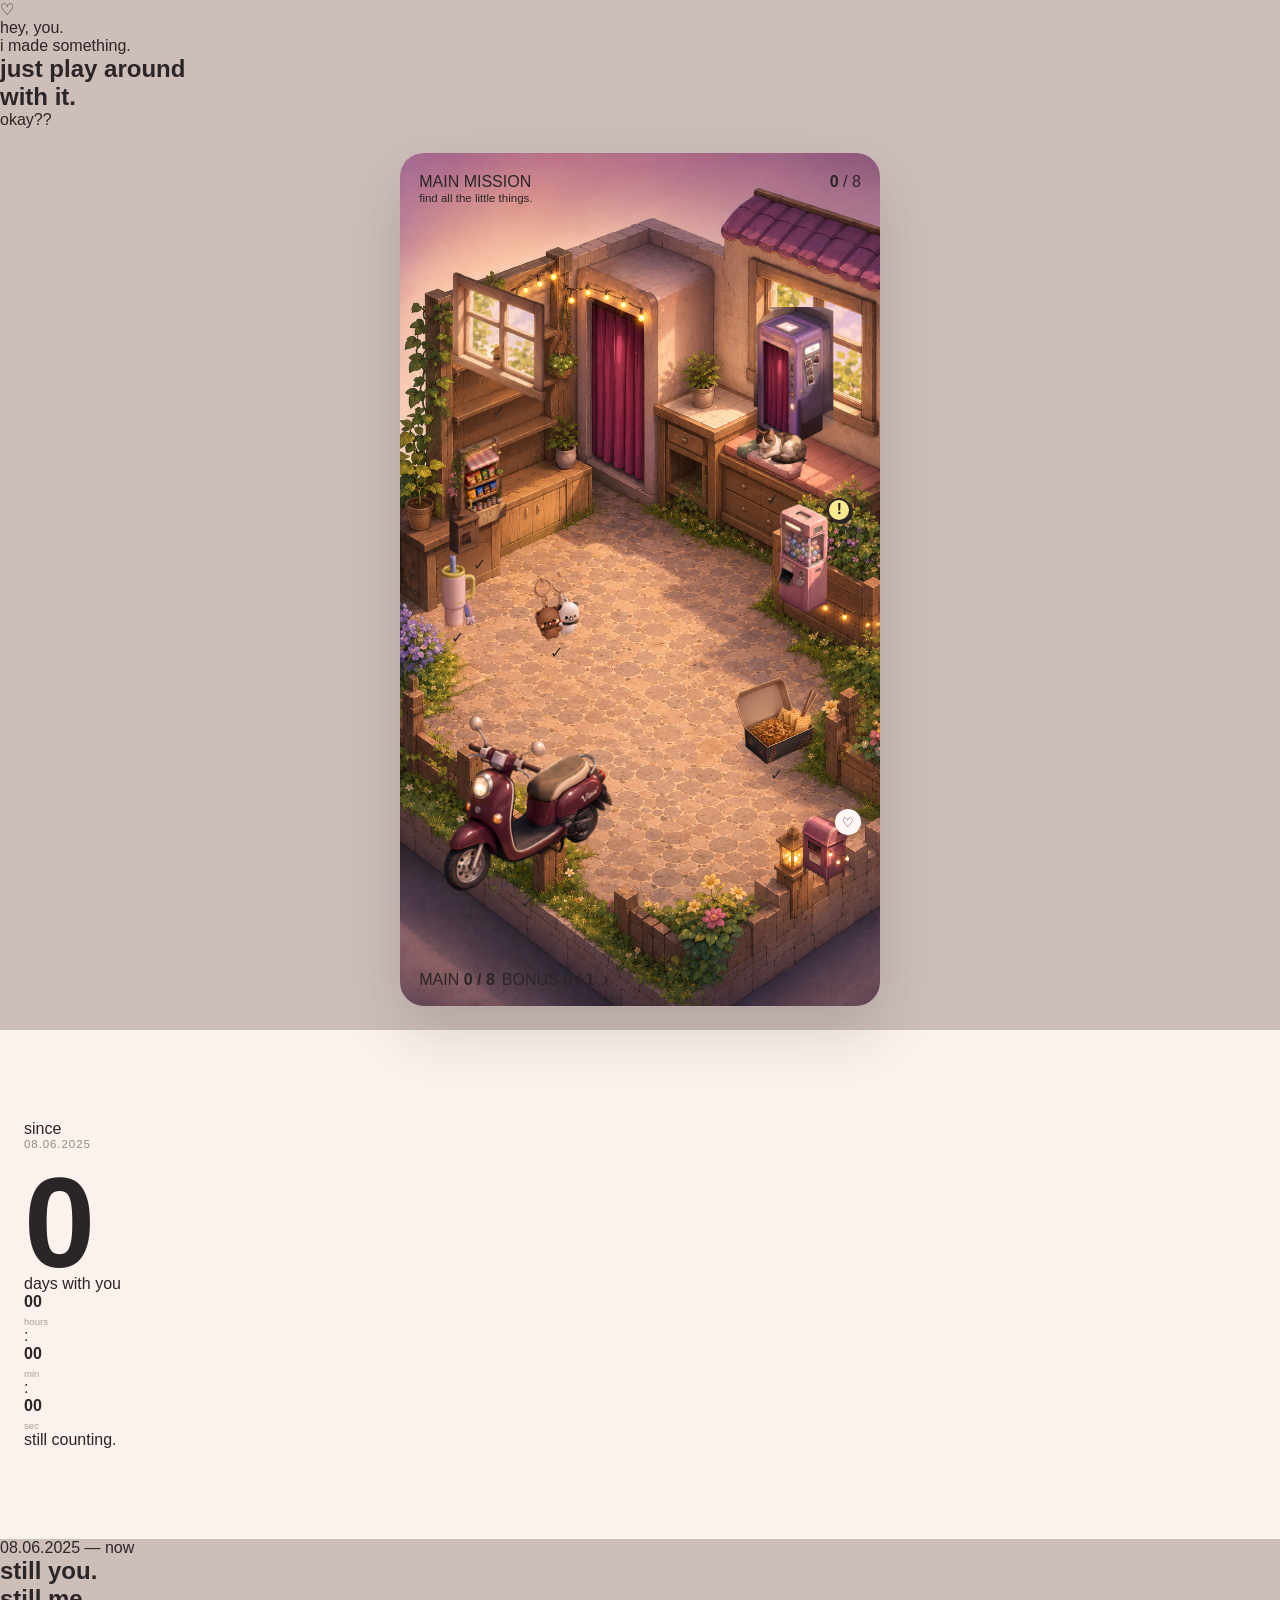
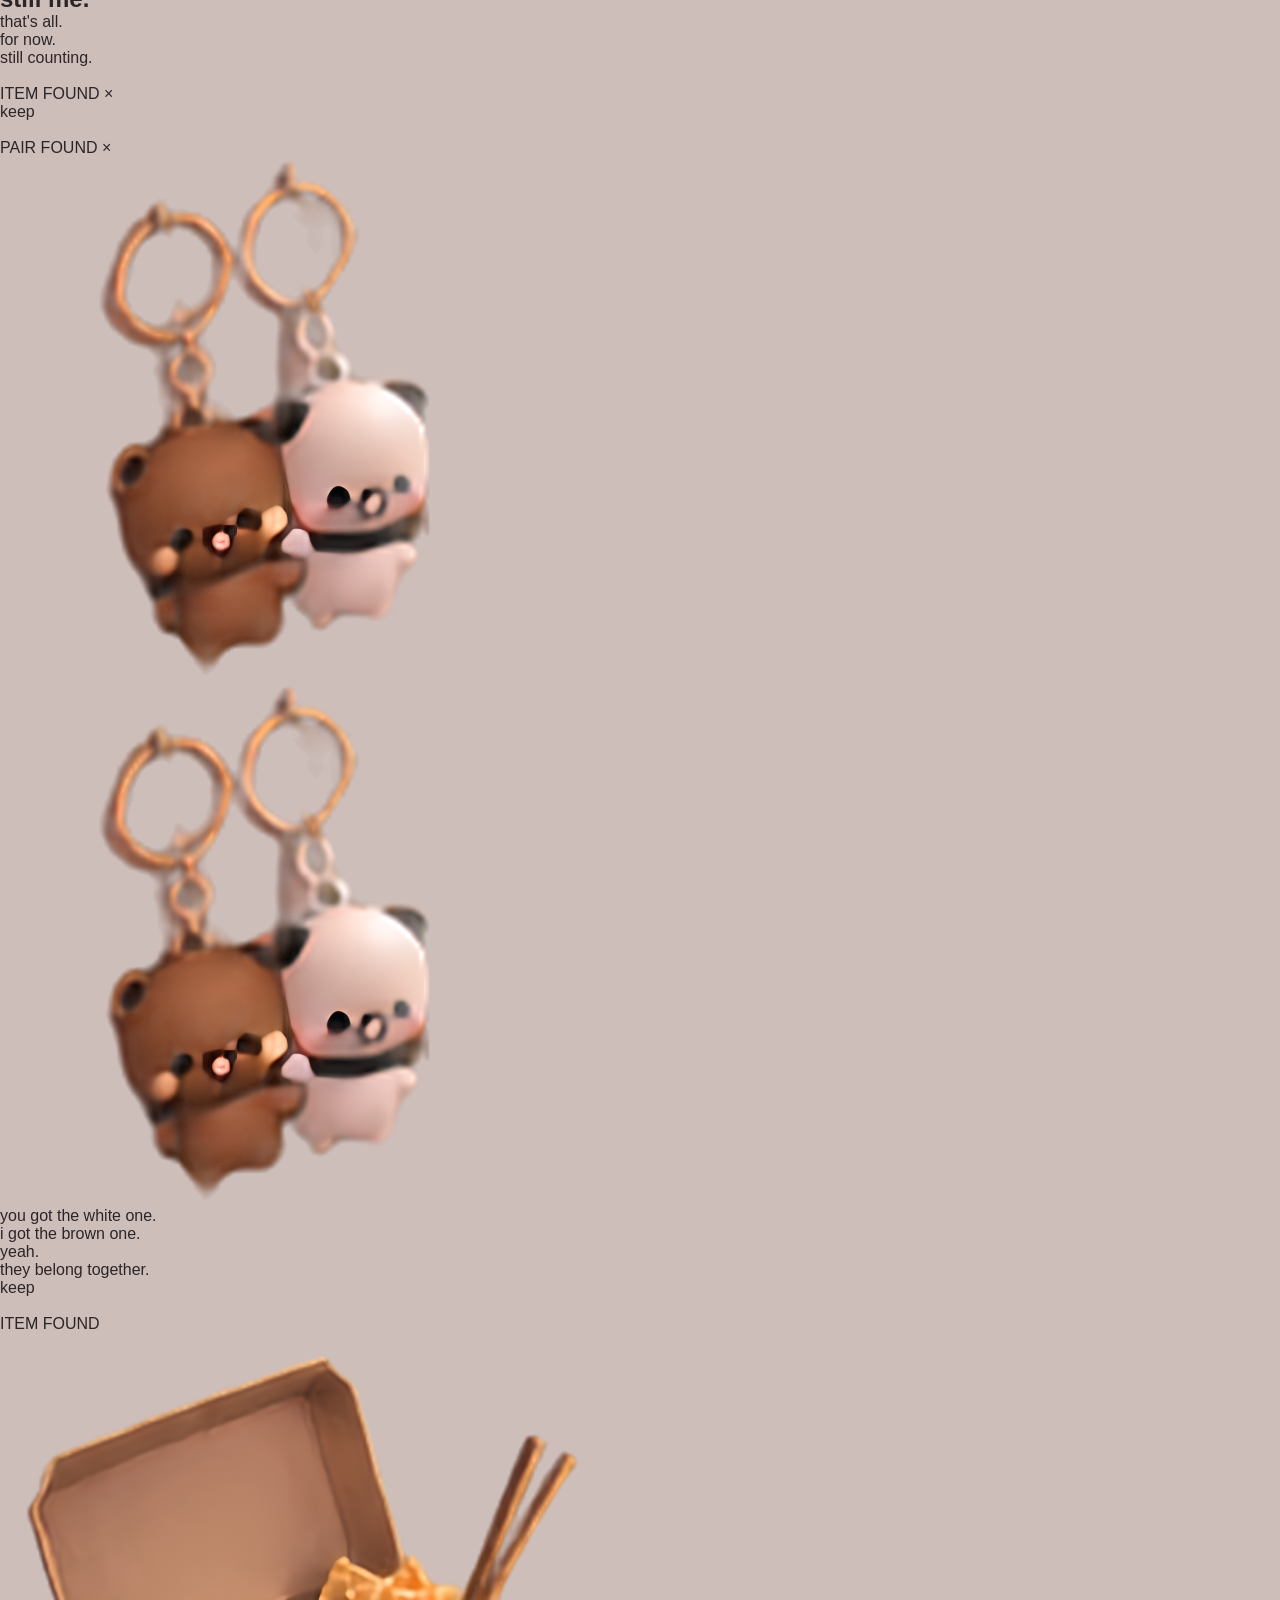
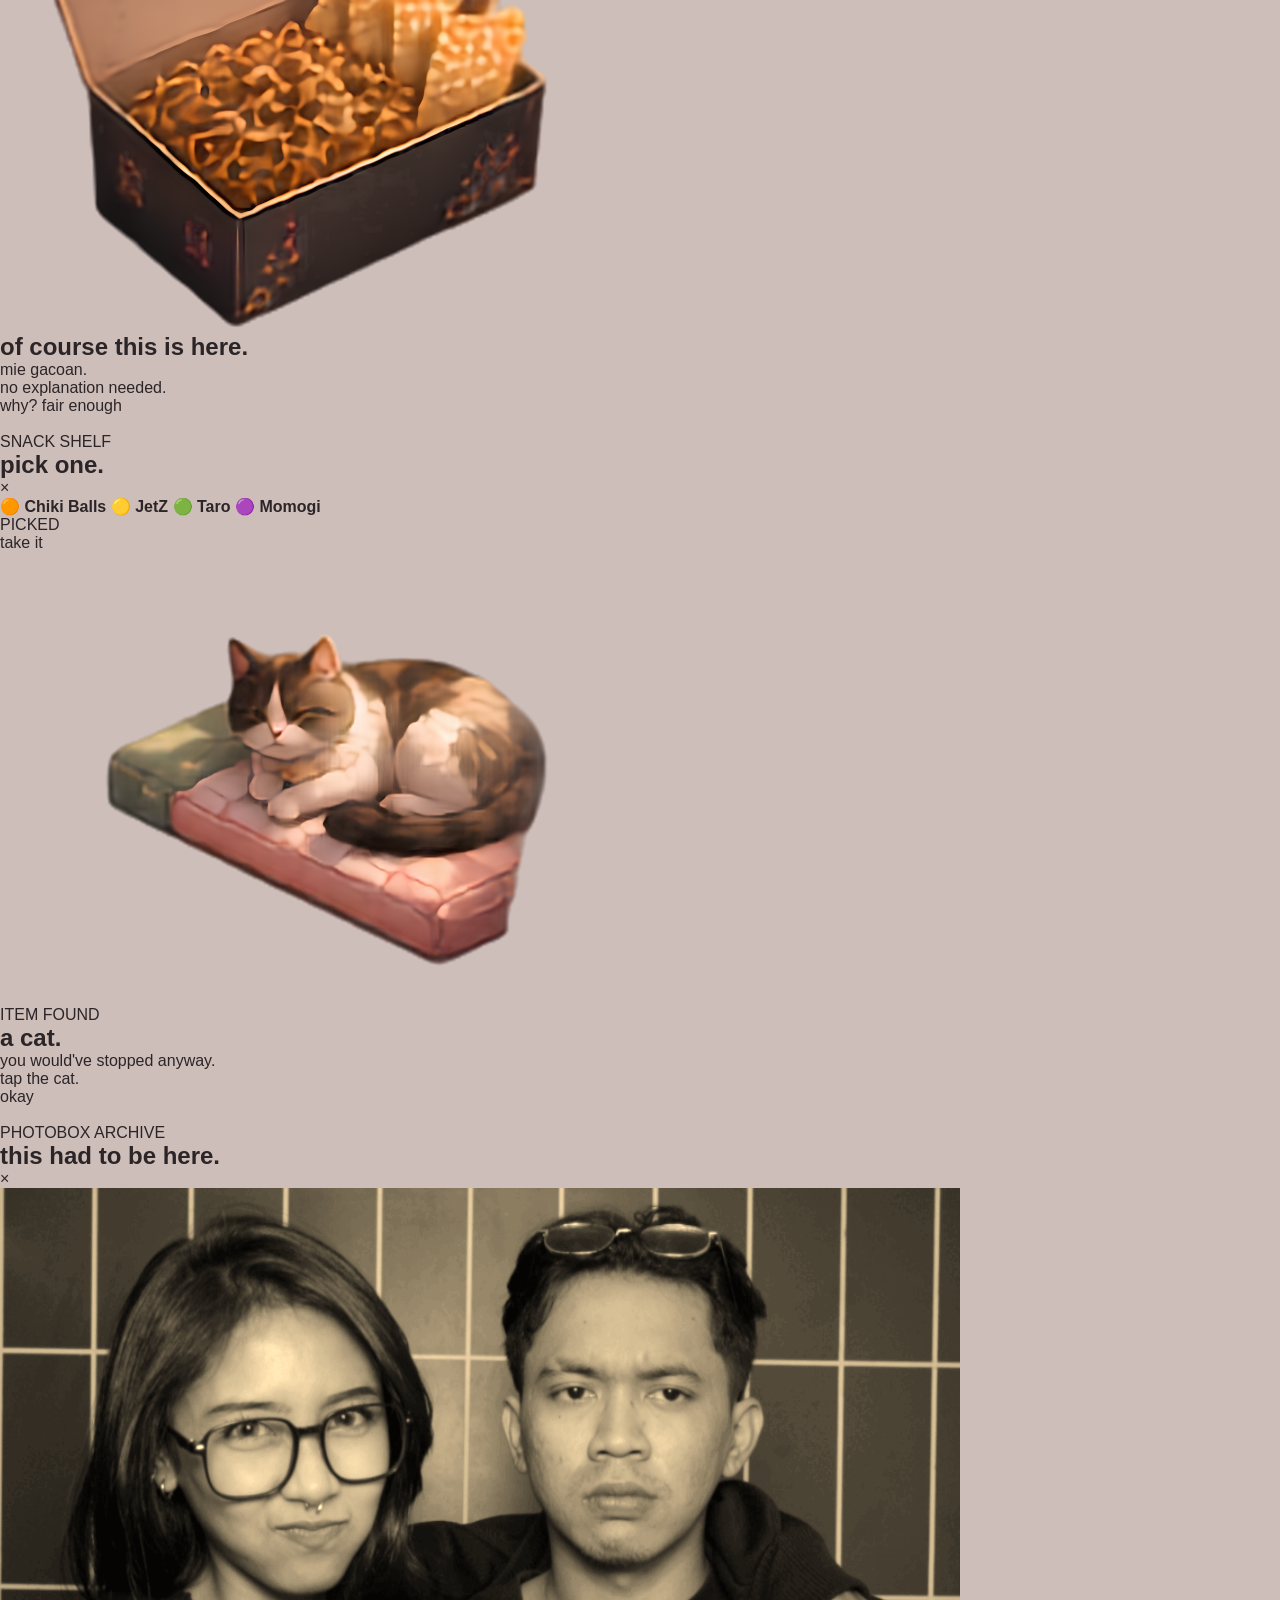
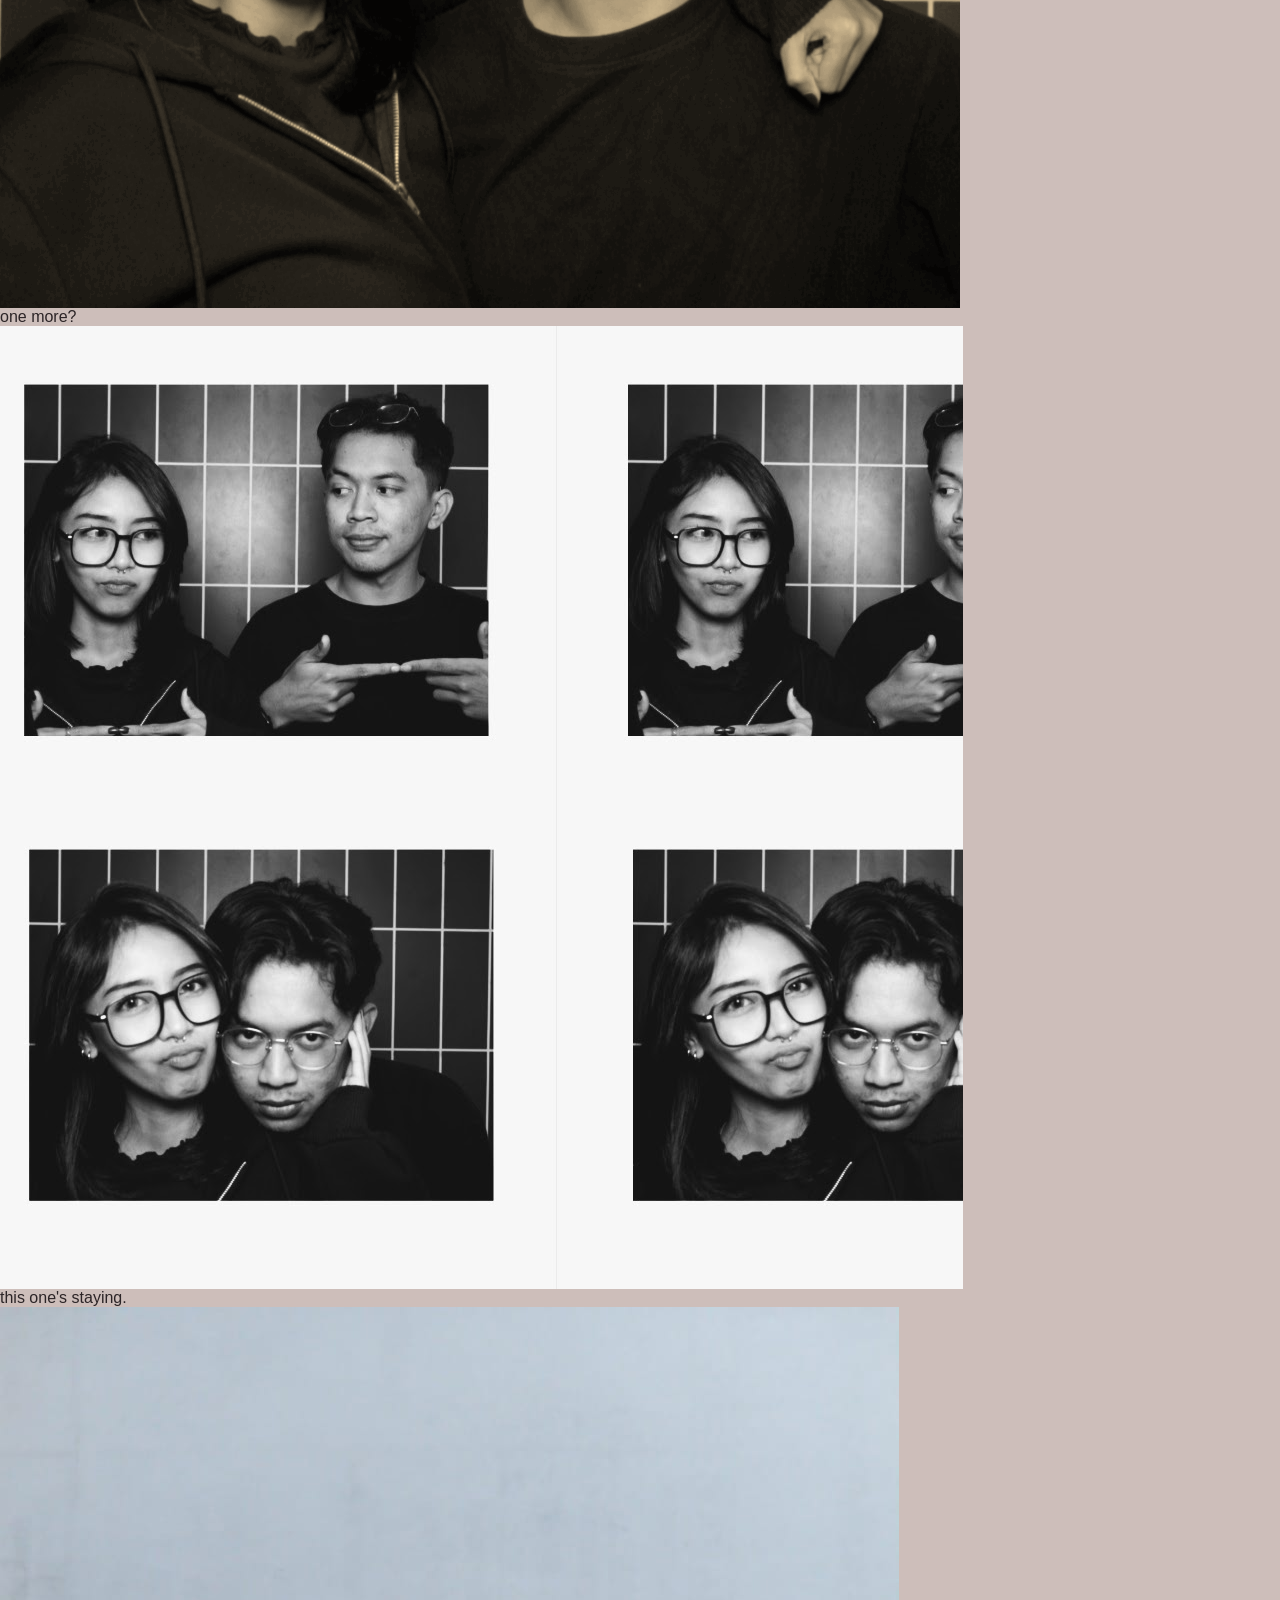
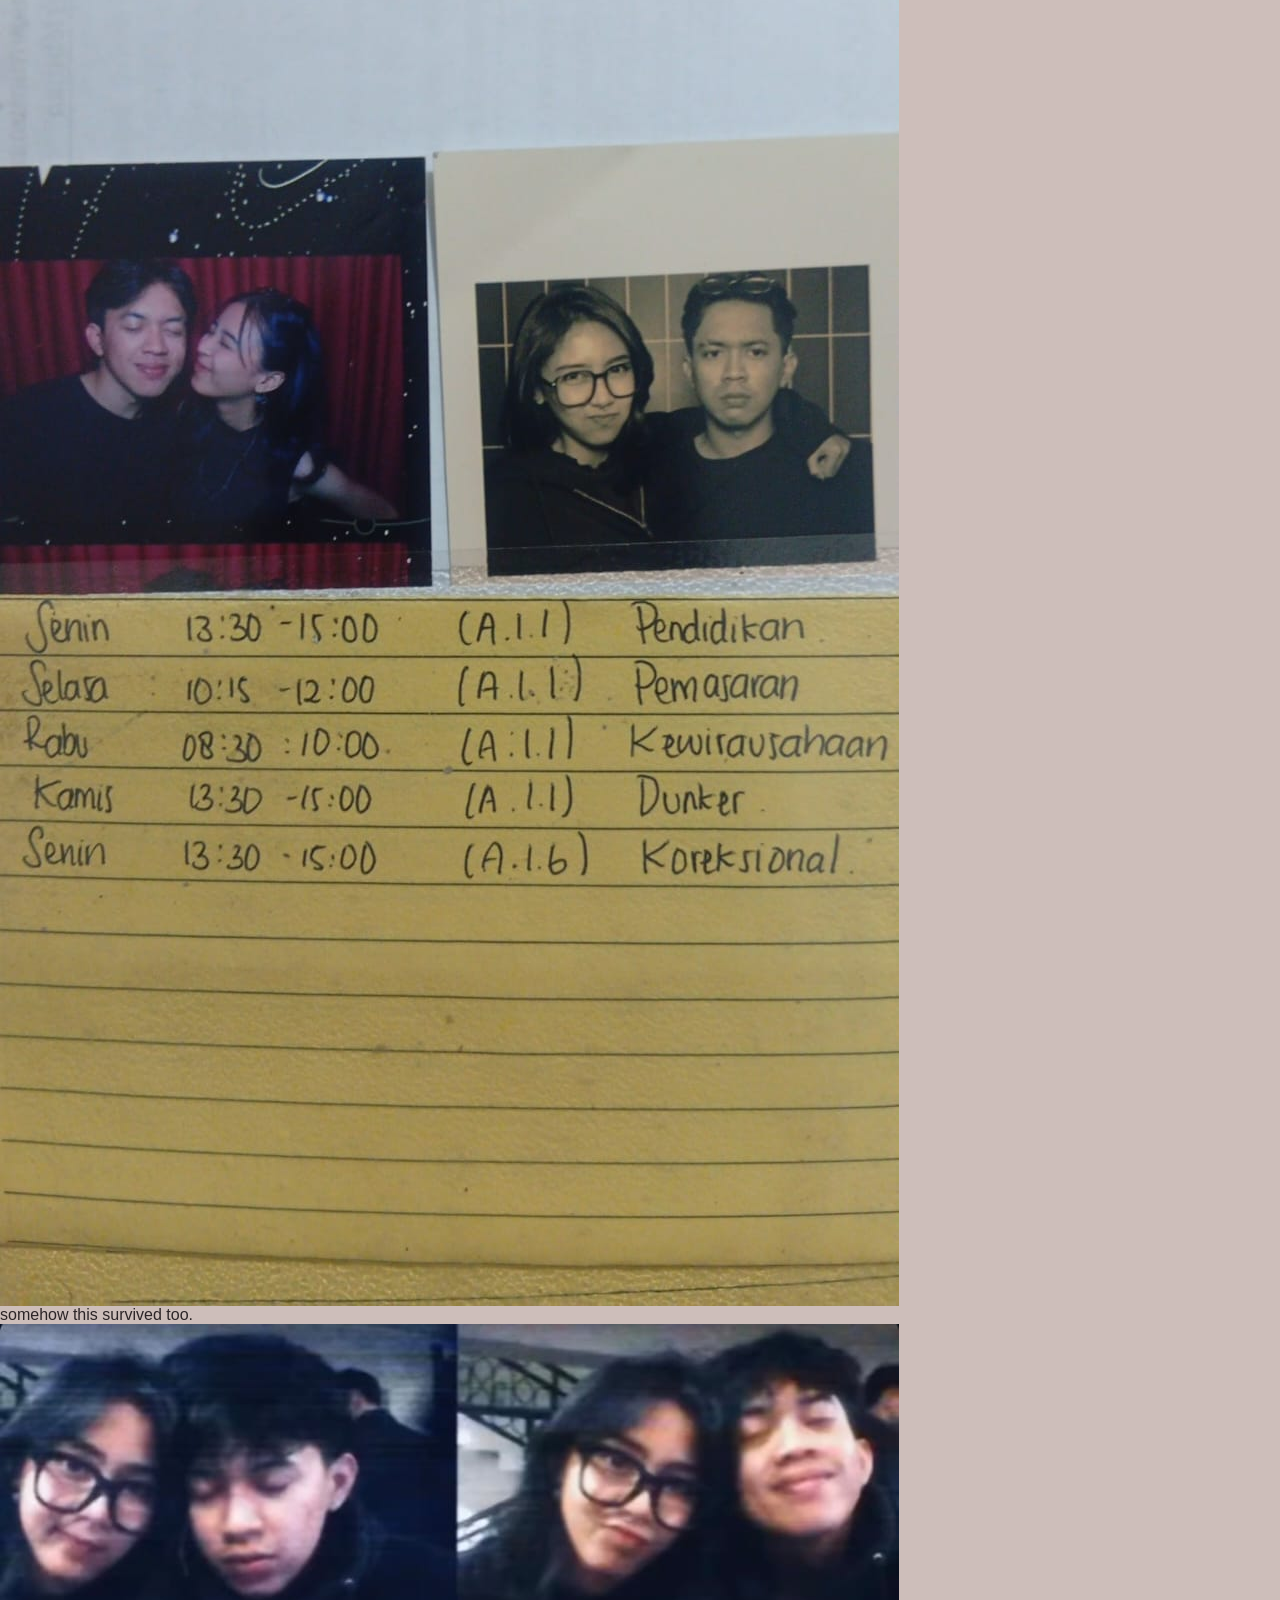
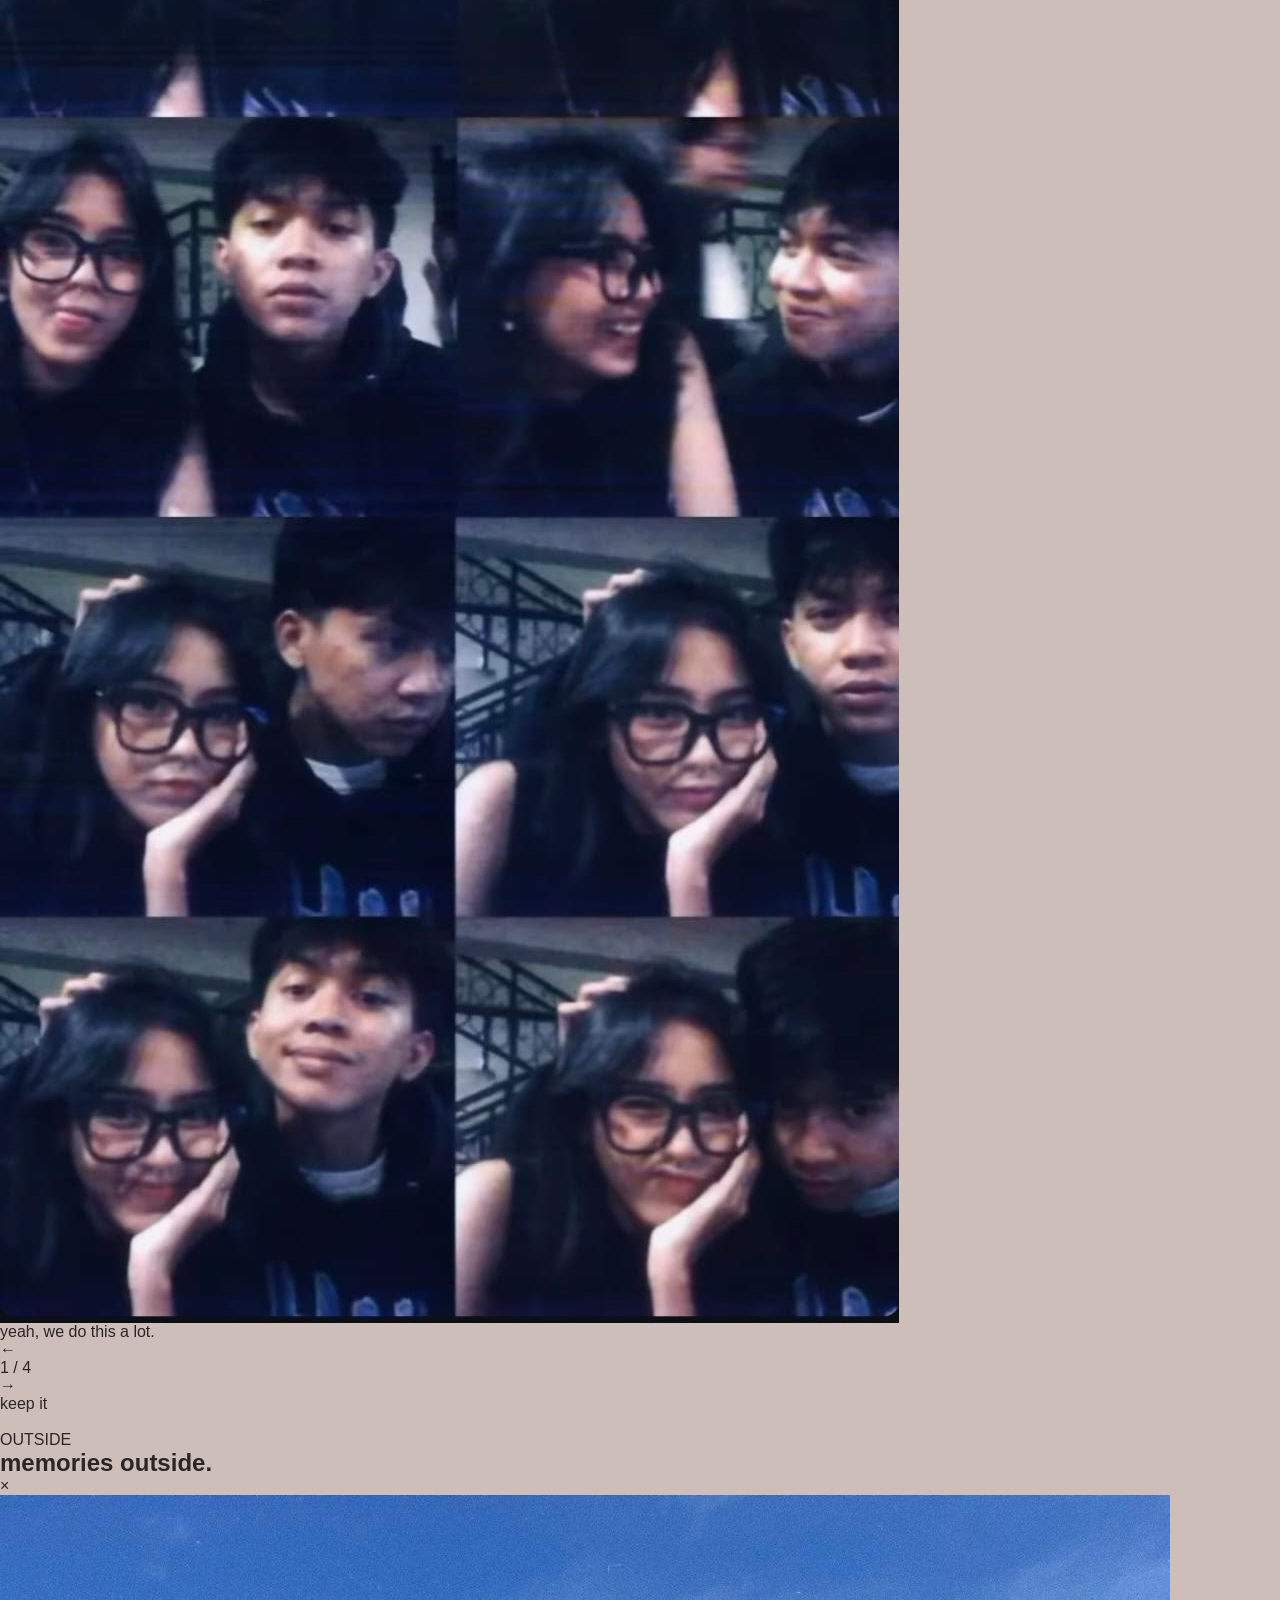
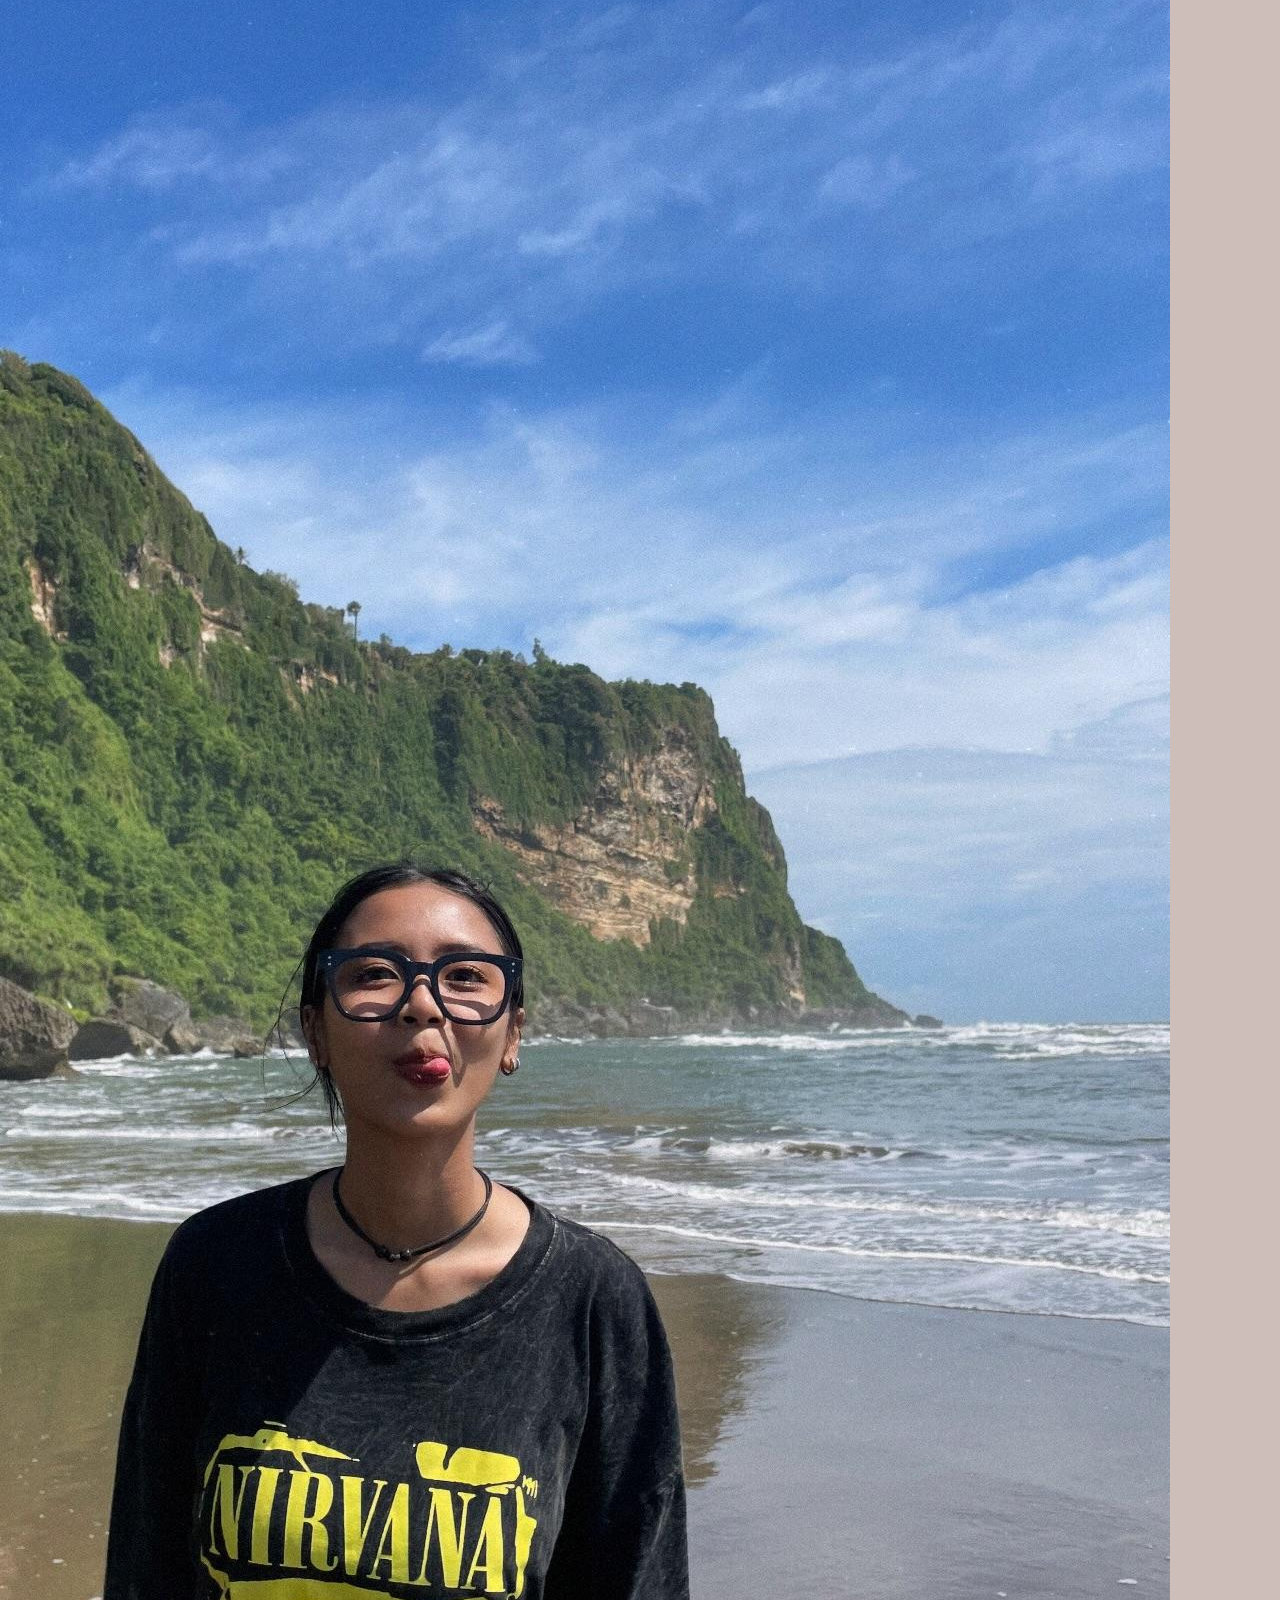
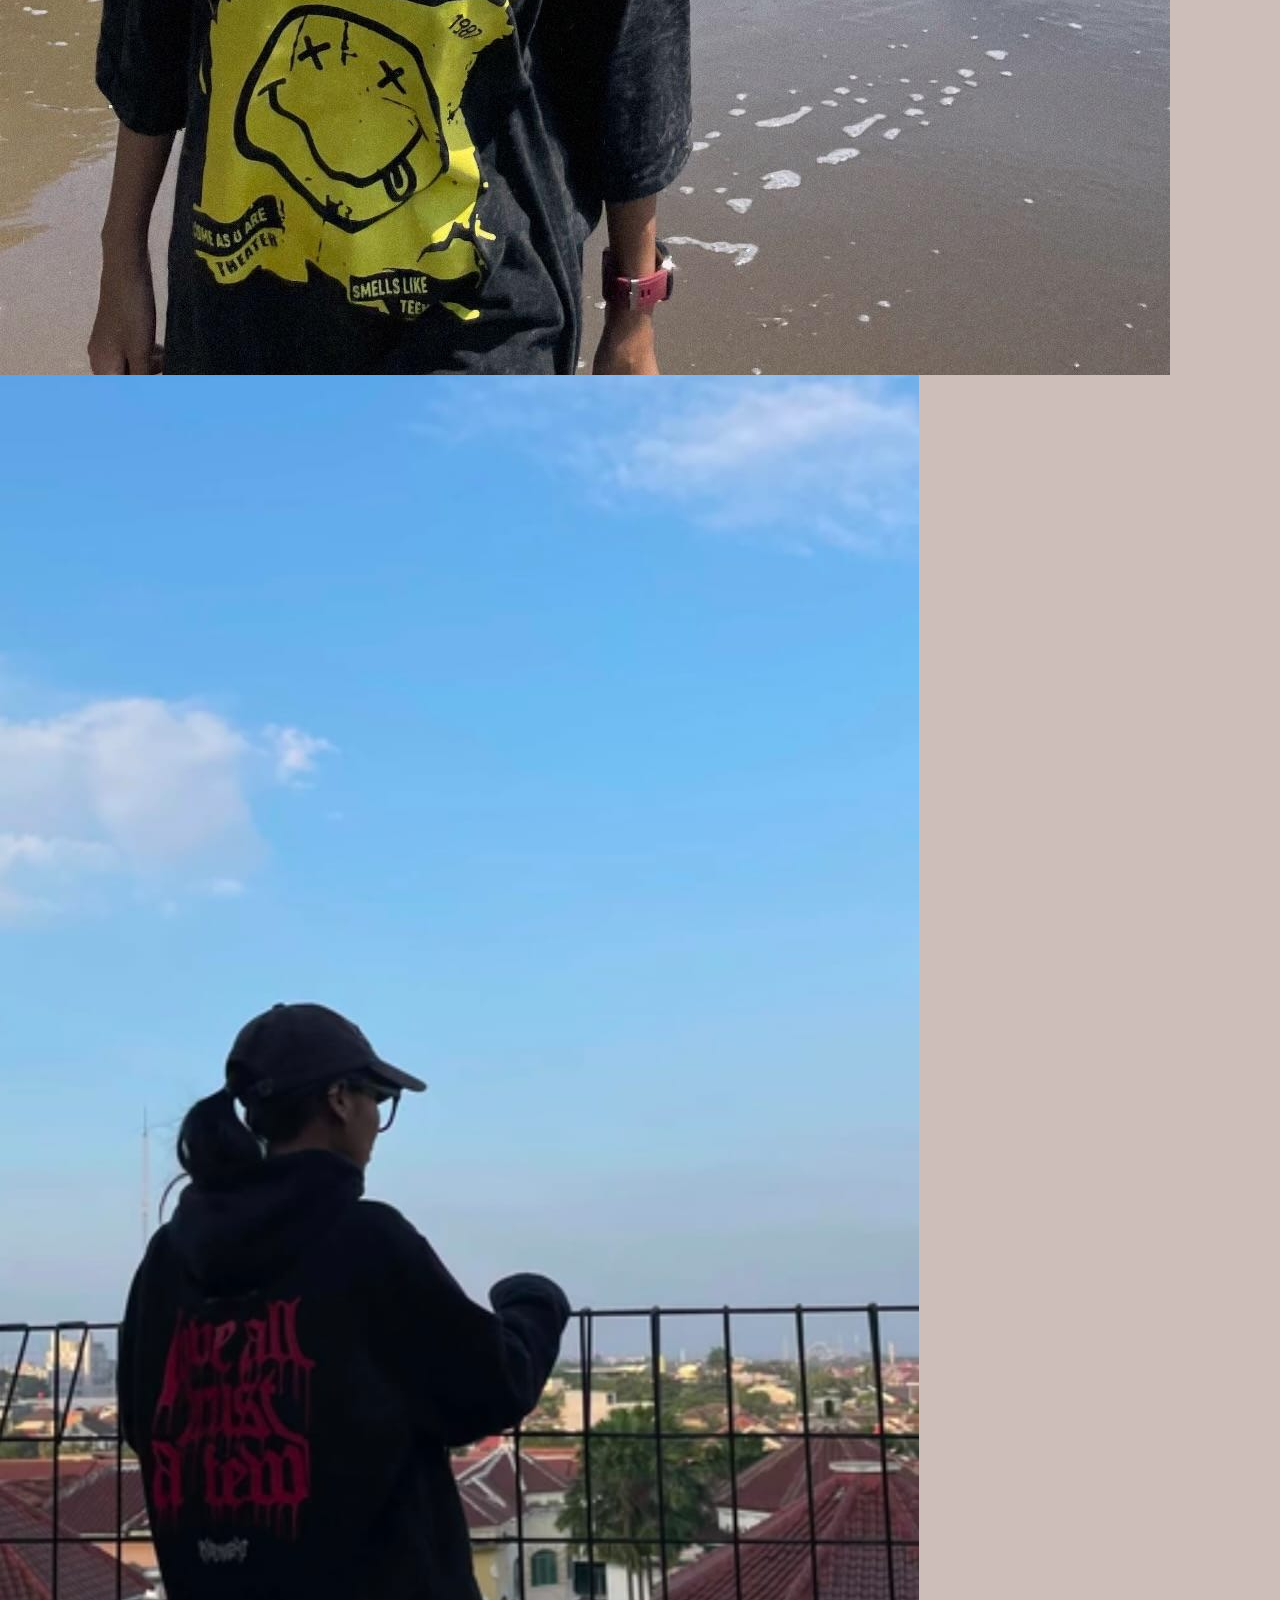
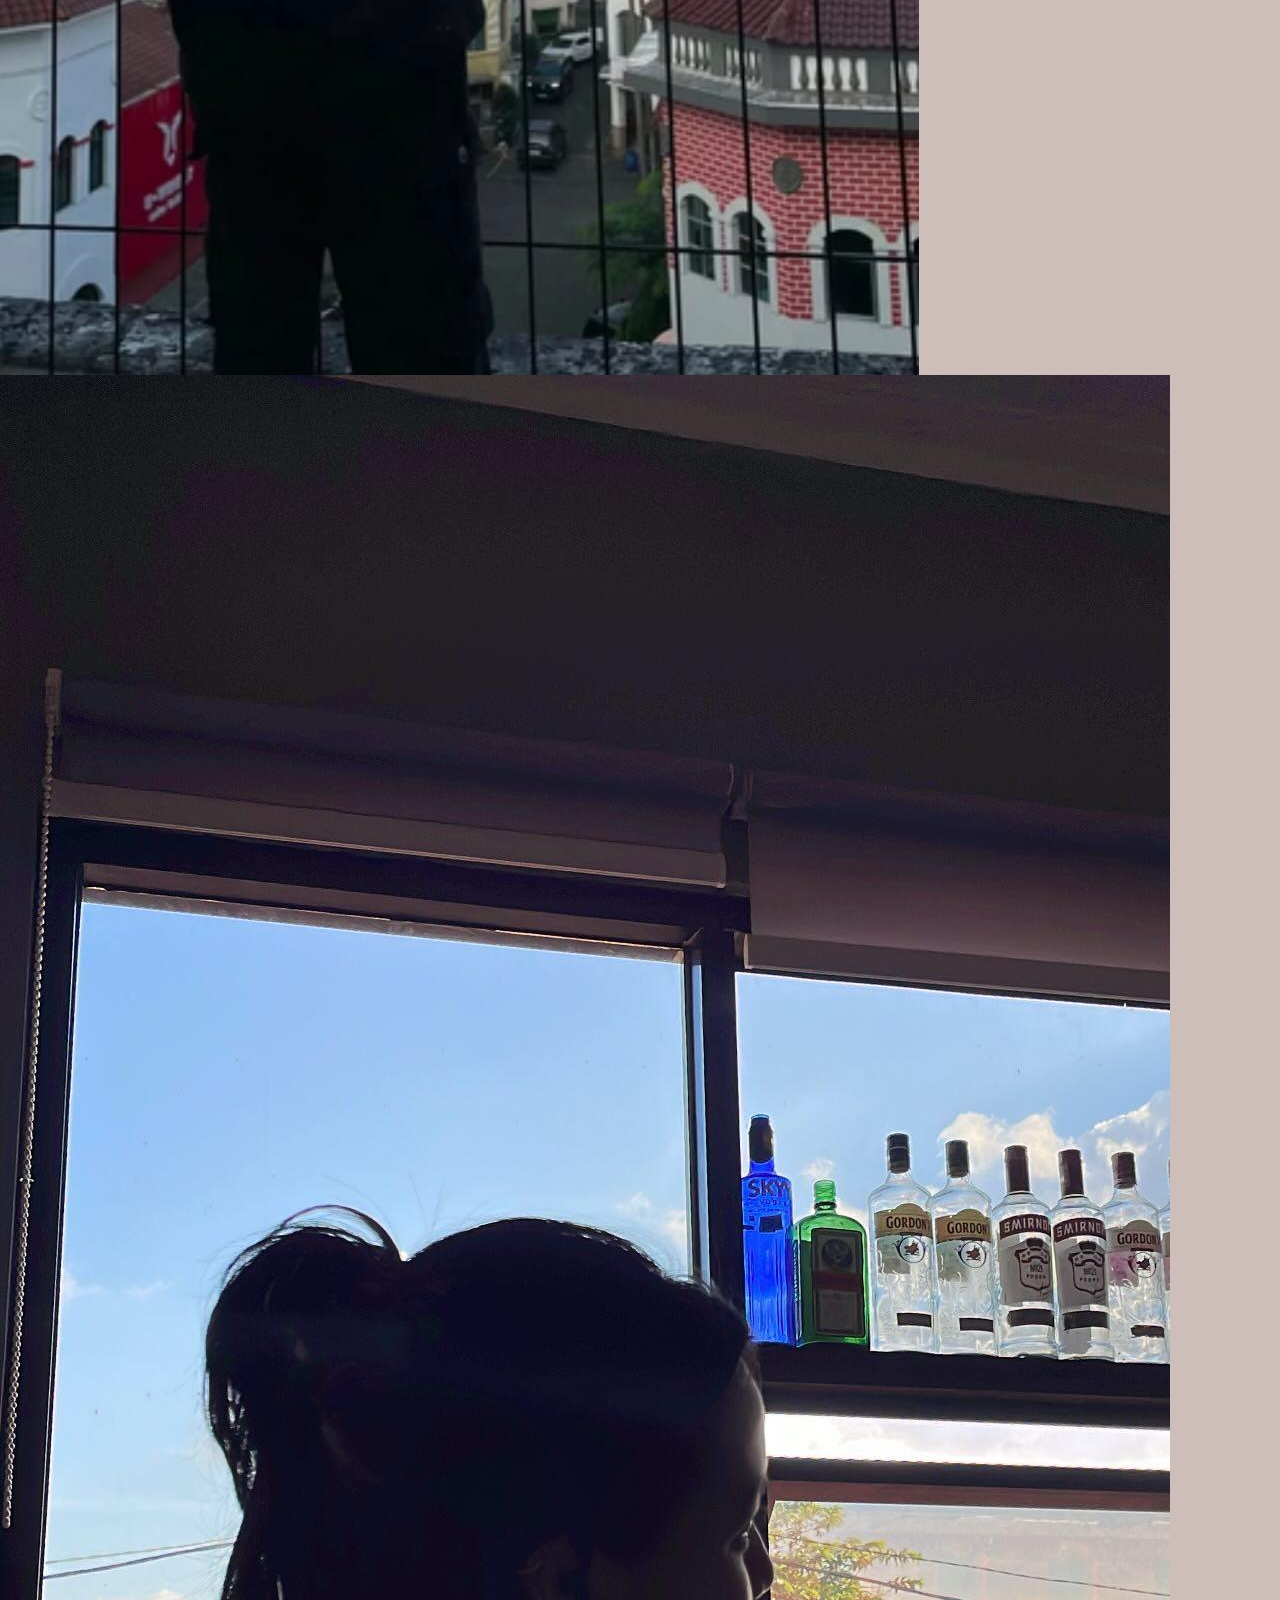
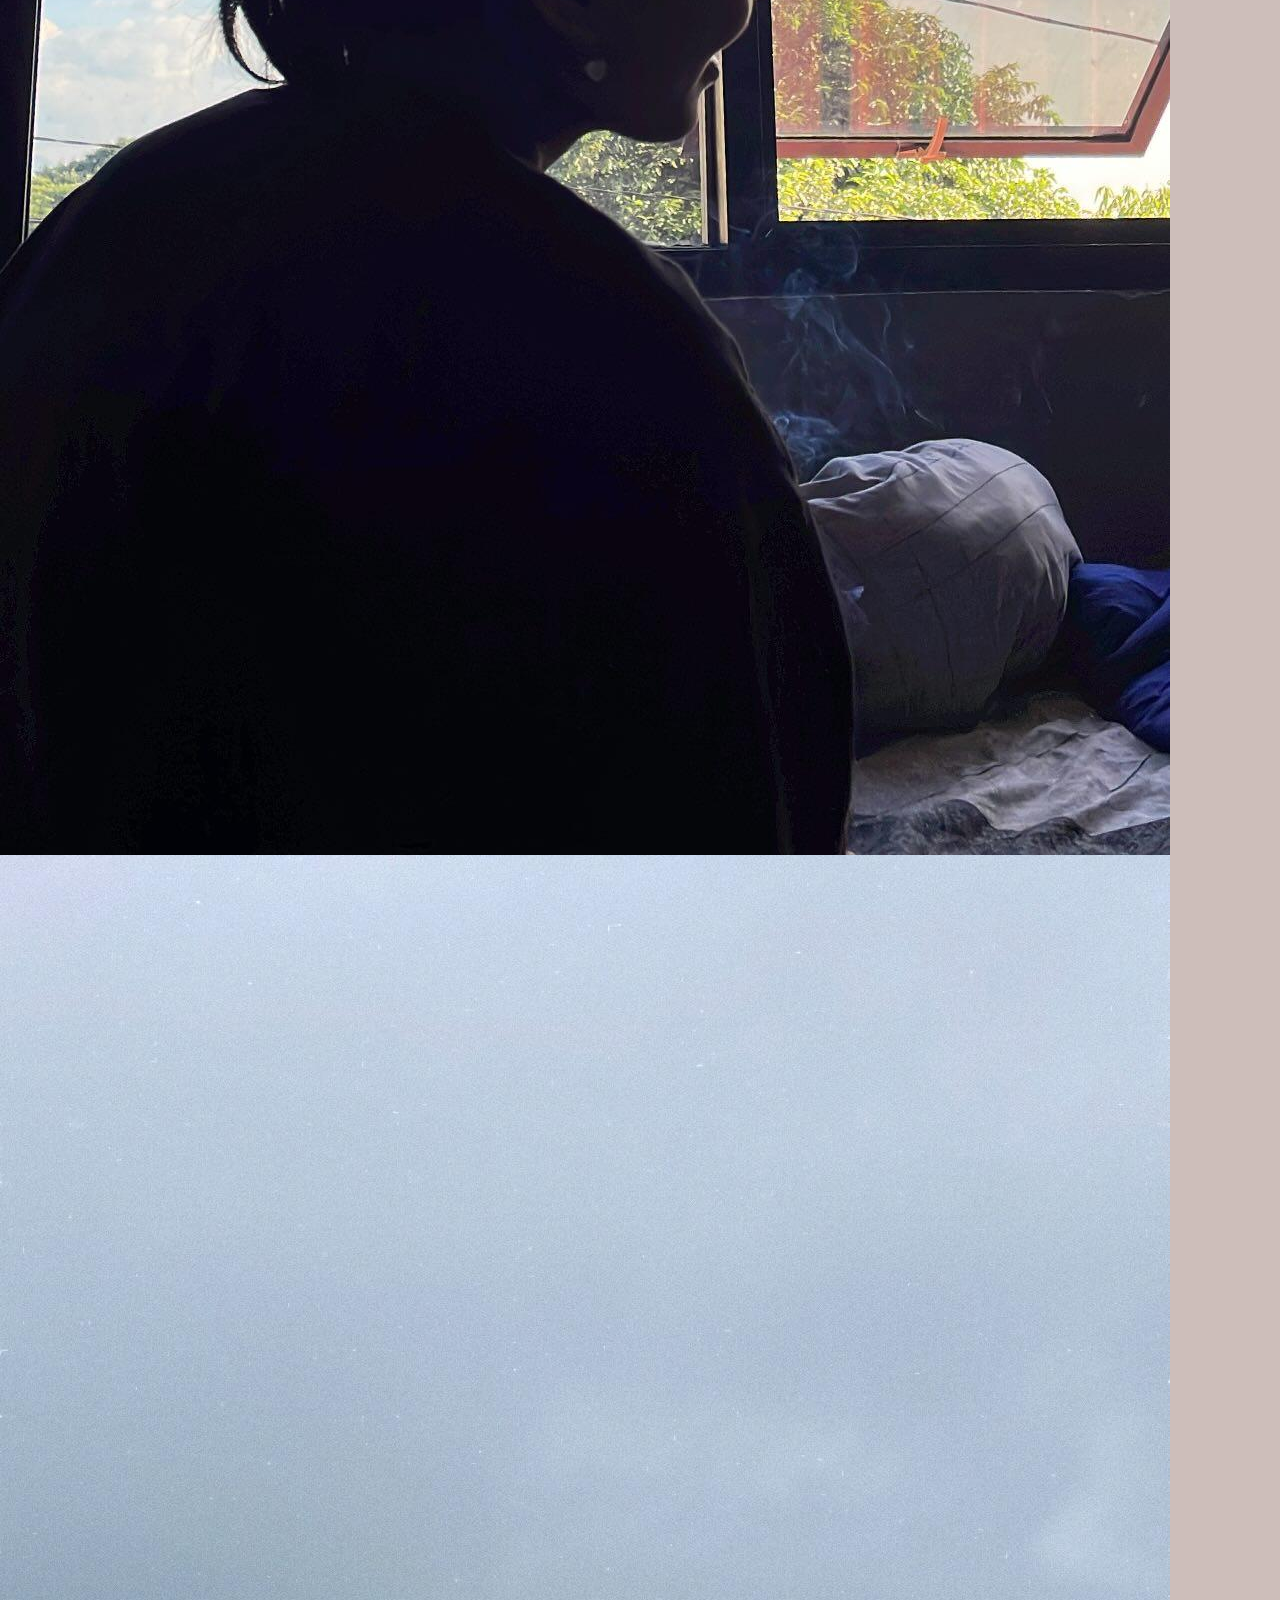
==== commit de739f12: "Update index.html" ====
--- a/index.html
+++ b/index.html
@@ -1,926 +1,2120 @@
 <!DOCTYPE html>
 <html lang="en">
+
 <head>
-  <meta charset="UTF-8" />
+  <meta charset="UTF-8">
+
   <meta
     name="viewport"
     content="width=device-width, initial-scale=1.0, viewport-fit=cover"
-  />
-  <meta name="theme-color" content="#f0d7df" />
+  >
+
+  <meta name="theme-color" content="#f2dce3">
 
   <title>for you.</title>
 
-  <link rel="stylesheet" href="style.css" />
+  <link rel="preconnect" href="https://fonts.googleapis.com">
+  <link rel="preconnect" href="https://fonts.gstatic.com" crossorigin>
+
+  <link
+    href="https://fonts.googleapis.com/css2?family=Baloo+2:wght@400;500;600;700&family=Pixelify+Sans:wght@400;500;600;700&family=Quicksand:wght@400;500;600;700&display=swap"
+    rel="stylesheet"
+  >
+
+  <link rel="stylesheet" href="style.css">
 </head>
 
+
 <body>
 
-  <!-- =========================
-       OPENING
-  ========================== -->
-  <section class="opening-screen" id="openingScreen">
-    <div class="opening-card">
-
-      <div class="opening-sticker">♡</div>
-
-      <p class="opening-kicker">hey, kamu.</p>
-
-      <h1>
-        ini bukan game,<br />
-        tapi coba mainin aja.
-      </h1>
-
-      <p class="opening-hint">
-        ada beberapa hal kecil yang aku simpen di sini.
-      </p>
+
+  <!-- =========================================================
+       APP ROOT
+  ========================================================== -->
+
+  <div class="app" id="app">
+
+
+    <!-- =========================================================
+         PROLOGUE
+    ========================================================== -->
+
+    <section
+      class="prologue"
+      id="prologue"
+      aria-label="Opening"
+    >
+
+      <div class="prologue-background">
+
+        <span class="floating-shape shape-one"></span>
+        <span class="floating-shape shape-two"></span>
+        <span class="floating-shape shape-three"></span>
+        <span class="floating-shape shape-four"></span>
+
+      </div>
+
+
+      <div class="prologue-content">
+
+
+        <!-- BEAT 1 -->
+
+        <div
+          class="prologue-beat prologue-beat-1 is-active"
+          data-prologue-beat="1"
+        >
+
+          <span class="tiny-heart">
+            ♡
+          </span>
+
+          <p>
+            hey, you.
+          </p>
+
+        </div>
+
+
+        <!-- BEAT 2 -->
+
+        <div
+          class="prologue-beat prologue-beat-2"
+          data-prologue-beat="2"
+        >
+
+          <p>
+            i made something.
+          </p>
+
+        </div>
+
+
+        <!-- BEAT 3 -->
+
+        <div
+          class="prologue-beat prologue-beat-3"
+          data-prologue-beat="3"
+        >
+
+          <h1>
+            just play around<br>
+            with it.
+          </h1>
+
+        </div>
+
+
+        <!-- START -->
+
+        <div
+          class="prologue-start"
+          id="prologueStart"
+        >
+
+          <button
+            type="button"
+            class="soft-button"
+            id="enterButton"
+          >
+            okay??
+          </button>
+
+        </div>
+
+      </div>
+
+    </section>
+
+
+
+    <!-- =========================================================
+         MAIN GAME
+    ========================================================== -->
+
+    <main
+      class="game"
+      id="game"
+      aria-hidden="true"
+    >
+
+
+      <!-- =========================================================
+           WORLD
+      ========================================================== -->
+
+      <section
+        class="world-section"
+        id="worldSection"
+      >
+
+        <div
+          class="world"
+          id="world"
+        >
+
+
+          <!-- BACKGROUND -->
+
+          <img
+            src="assets/backgrounds/mainworld-mobile.webp"
+            class="world-background"
+            alt=""
+            draggable="false"
+          >
+
+
+
+          <!-- =====================================================
+               WORLD DECORATION LAYER
+          ====================================================== -->
+
+          <div
+            class="world-decoration-layer"
+            aria-hidden="true"
+          >
+
+            <span class="world-sparkle world-sparkle-1">
+              ✦
+            </span>
+
+            <span class="world-sparkle world-sparkle-2">
+              ✧
+            </span>
+
+            <span class="world-sparkle world-sparkle-3">
+              ♡
+            </span>
+
+            <span class="world-sparkle world-sparkle-4">
+              ✦
+            </span>
+
+          </div>
+
+
+
+          <!-- =====================================================
+               MAIN QUEST HUD
+          ====================================================== -->
+
+          <header
+            class="quest-hud"
+            id="questHud"
+          >
+
+            <div class="quest-info">
+
+              <span class="pixel-label">
+                MAIN MISSION
+              </span>
+
+              <p
+                class="quest-title"
+                id="questTitle"
+              >
+                find all the little things.
+              </p>
+
+
+              <div
+                class="quest-dots"
+                id="questDots"
+                aria-label="Mission progress"
+              >
+
+                <span data-dot="0"></span>
+                <span data-dot="1"></span>
+                <span data-dot="2"></span>
+                <span data-dot="3"></span>
+                <span data-dot="4"></span>
+                <span data-dot="5"></span>
+                <span data-dot="6"></span>
+                <span data-dot="7"></span>
+
+              </div>
+
+            </div>
+
+
+            <div
+              class="quest-number"
+              aria-live="polite"
+            >
+
+              <strong id="mainProgress">
+                0
+              </strong>
+
+              <span>
+                /
+              </span>
+
+              <span id="mainTotal">
+                8
+              </span>
+
+            </div>
+
+          </header>
+
+
+
+          <!-- =====================================================
+               WORLD INTRO TIP
+          ====================================================== -->
+
+          <div
+            class="world-tip"
+            id="worldTip"
+          >
+
+            <p>
+              tap anything.<br>
+              most of them have a story.
+            </p>
+
+          </div>
+
+
+
+          <!-- =====================================================
+               OBJECT — WINDOW / OUTDOOR
+               assets/objects/11.png
+          ====================================================== -->
+
+          <button
+            type="button"
+            class="world-object object-window"
+            data-item="window"
+            aria-label="Window"
+          >
+
+            <img
+              src="assets/objects/11.png"
+              alt=""
+              draggable="false"
+            >
+
+            <span
+              class="found-check"
+              aria-hidden="true"
+            >
+              ✓
+            </span>
+
+          </button>
+
+
+
+          <!-- =====================================================
+               OBJECT — PHOTOBOX
+               assets/objects/7.png
+          ====================================================== -->
+
+          <button
+            type="button"
+            class="world-object object-photobox"
+            data-item="photobox"
+            aria-label="Photobox"
+          >
+
+            <img
+              src="assets/objects/7.png"
+              alt=""
+              draggable="false"
+            >
+
+            <span
+              class="found-check"
+              aria-hidden="true"
+            >
+              ✓
+            </span>
+
+            <span
+              class="object-sparkle"
+              id="photoboxSparkle"
+              aria-hidden="true"
+            >
+              ✦
+            </span>
+
+          </button>
+
+
+
+          <!-- =====================================================
+               OBJECT — SNACK SHELF
+               assets/objects/10.png
+          ====================================================== -->
+
+          <button
+            type="button"
+            class="world-object object-snacks"
+            data-item="snacks"
+            aria-label="Snack shelf"
+          >
+
+            <img
+              src="assets/objects/10.png"
+              alt=""
+              draggable="false"
+            >
+
+            <span
+              class="found-check"
+              aria-hidden="true"
+            >
+              ✓
+            </span>
+
+          </button>
+
+
+
+          <!-- =====================================================
+               OBJECT — TUMBLER
+               assets/objects/3.png
+          ====================================================== -->
+
+          <button
+            type="button"
+            class="world-object object-tumbler"
+            data-item="tumbler"
+            aria-label="Tumbler"
+          >
+
+            <img
+              src="assets/objects/3.png"
+              alt=""
+              draggable="false"
+            >
+
+            <span
+              class="found-check"
+              aria-hidden="true"
+            >
+              ✓
+            </span>
+
+          </button>
+
+
+
+          <!-- =====================================================
+               OBJECT — KEYCHAIN
+               assets/objects/4.png
+          ====================================================== -->
+
+          <button
+            type="button"
+            class="world-object object-keychain"
+            data-item="keychain"
+            aria-label="Couple keychain"
+          >
+
+            <img
+              src="assets/objects/4.png"
+              alt=""
+              draggable="false"
+            >
+
+            <span
+              class="found-check"
+              aria-hidden="true"
+            >
+              ✓
+            </span>
+
+          </button>
+
+
+
+          <!-- =====================================================
+               OBJECT — CAT
+               assets/objects/8.png
+          ====================================================== -->
+
+          <button
+            type="button"
+            class="world-object object-cat"
+            data-item="cat"
+            aria-label="Cat"
+          >
+
+            <img
+              src="assets/objects/8.png"
+              alt=""
+              draggable="false"
+            >
+
+            <span
+              class="found-check"
+              aria-hidden="true"
+            >
+              ✓
+            </span>
+
+          </button>
+
+
+
+          <!-- =====================================================
+               OBJECT — GACOAN
+               assets/objects/5.png
+          ====================================================== -->
+
+          <button
+            type="button"
+            class="world-object object-gacoan"
+            data-item="gacoan"
+            aria-label="Mie Gacoan"
+          >
+
+            <img
+              src="assets/objects/5.png"
+              alt=""
+              draggable="false"
+            >
+
+            <span
+              class="found-check"
+              aria-hidden="true"
+            >
+              ✓
+            </span>
+
+          </button>
+
+
+
+          <!-- =====================================================
+               OBJECT — VINO
+               assets/objects/2.png
+          ====================================================== -->
+
+          <button
+            type="button"
+            class="world-object object-vino"
+            data-item="vino"
+            aria-label="Si Meru"
+          >
+
+            <img
+              src="assets/objects/2.png"
+              alt=""
+              draggable="false"
+            >
+
+            <span
+              class="found-check"
+              aria-hidden="true"
+            >
+              ✓
+            </span>
+
+          </button>
+
+
+
+          <!-- =====================================================
+               OBJECT — GACHA
+               assets/objects/6.png
+               SIDE QUEST
+          ====================================================== -->
+
+          <button
+            type="button"
+            class="world-object object-gacha is-dormant"
+            id="gachaObject"
+            data-item="gacha"
+            aria-label="Memory gacha"
+          >
+
+            <img
+              src="assets/objects/6.png"
+              alt=""
+              draggable="false"
+            >
+
+            <span
+              class="bonus-marker"
+              id="gachaMarker"
+              aria-hidden="true"
+            >
+              !
+            </span>
+
+          </button>
+
+
+
+          <!-- =====================================================
+               OBJECT — MAILBOX
+               assets/objects/9.png
+               FINAL OBJECT
+          ====================================================== -->
+
+          <button
+            type="button"
+            class="world-object object-mailbox is-locked"
+            id="mailboxObject"
+            data-item="mailbox"
+            aria-label="Mailbox"
+          >
+
+            <img
+              src="assets/objects/9.png"
+              alt=""
+              draggable="false"
+            >
+
+            <span
+              class="mailbox-lock"
+              id="mailboxLock"
+              aria-hidden="true"
+            >
+              ♡
+            </span>
+
+          </button>
+
+
+
+          <!-- =====================================================
+               BOTTOM HUD
+          ====================================================== -->
+
+          <div
+            class="bottom-hud"
+            id="bottomHud"
+          >
+
+
+            <div class="hud-chip">
+
+              <span>
+                MAIN
+              </span>
+
+              <strong id="hudMainProgress">
+                0 / 8
+              </strong>
+
+            </div>
+
+
+            <div
+              class="hud-chip hud-chip-bonus"
+              id="bonusHud"
+            >
+
+              <span>
+                BONUS
+              </span>
+
+              <strong id="bonusProgress">
+                0 / 1
+              </strong>
+
+            </div>
+
+
+            <button
+              type="button"
+              class="music-toggle"
+              id="musicButton"
+              aria-label="Toggle music"
+            >
+              ♪
+            </button>
+
+          </div>
+
+
+        </div>
+
+      </section>
+
+
+
+      <!-- =========================================================
+           POST-GAME CHAPTER
+           hidden until letter is finished
+      ========================================================== -->
+
+      <section
+        class="post-game"
+        id="postGame"
+        aria-hidden="true"
+      >
+
+
+        <!-- =====================================================
+             LIVE COUNTER
+        ====================================================== -->
+
+        <section
+          class="counter-section"
+          id="counterSection"
+        >
+
+          <div class="counter-content">
+
+            <p class="counter-since">
+              since
+            </p>
+
+            <p class="counter-date">
+              08.06.2025
+            </p>
+
+
+            <div class="counter-main">
+
+              <strong
+                id="days"
+                class="counter-days"
+              >
+                0
+              </strong>
+
+              <span>
+                days with you
+              </span>
+
+            </div>
+
+
+            <div class="counter-live">
+
+              <div class="counter-unit">
+
+                <strong id="hours">
+                  00
+                </strong>
+
+                <small>
+                  hours
+                </small>
+
+              </div>
+
+
+              <span class="counter-divider">
+                :
+              </span>
+
+
+              <div class="counter-unit">
+
+                <strong id="minutes">
+                  00
+                </strong>
+
+                <small>
+                  min
+                </small>
+
+              </div>
+
+
+              <span class="counter-divider">
+                :
+              </span>
+
+
+              <div class="counter-unit">
+
+                <strong id="seconds">
+                  00
+                </strong>
+
+                <small>
+                  sec
+                </small>
+
+              </div>
+
+            </div>
+
+
+            <p class="counter-footer">
+              still counting.
+            </p>
+
+          </div>
+
+        </section>
+
+
+
+        <!-- =====================================================
+             FINAL
+        ====================================================== -->
+
+        <section
+          class="ending-section"
+          id="endingSection"
+        >
+
+          <div class="ending-content">
+
+            <p class="ending-date">
+              08.06.2025 — now
+            </p>
+
+
+            <h2>
+              still you.<br>
+              still me.
+            </h2>
+
+
+            <div class="ending-space"></div>
+
+
+            <p class="ending-copy">
+              that's all.<br>
+              for now.
+            </p>
+
+
+            <span class="ending-last">
+              still counting.
+            </span>
+
+          </div>
+
+        </section>
+
+
+      </section>
+
+    </main>
+
+
+
+    <!-- =========================================================
+         GENERIC ITEM DISCOVERY
+    ========================================================== -->
+
+    <section
+      class="overlay item-overlay"
+      id="itemOverlay"
+      aria-hidden="true"
+    >
 
       <button
         type="button"
-        class="cute-button"
-        id="enterButton"
-      >
-        okay??
-      </button>
-
-    </div>
-  </section>
-
-
-  <!-- =========================
-       GAME APP
-  ========================== -->
-  <main class="game-app" id="gameApp">
-
-    <section class="world-section">
-
-      <div class="world" id="world">
-
-        <!-- background -->
-        <img
-          src="assets/backgrounds/mainworld-mobile.webp"
-          class="world-background"
-          alt=""
-          draggable="false"
-        />
-
-
-        <!-- =========================
-             QUEST HUD
-        ========================== -->
-        <header class="quest-hud">
-
-          <div class="quest-card">
-
-            <span class="quest-eyebrow">
-              main mission
-            </span>
-
-            <p class="quest-title">
-              find all the little things.
-            </p>
-
-            <div class="quest-dots" id="questDots">
-              <span></span>
-              <span></span>
-              <span></span>
-              <span></span>
-              <span></span>
-              <span></span>
-              <span></span>
-              <span></span>
-            </div>
-
-          </div>
-
-          <div class="quest-counter">
-            <strong id="mainProgress">0</strong>
-            <span>/</span>
-            <span id="mainTotal">8</span>
-          </div>
+        class="overlay-backdrop"
+        id="itemBackdrop"
+        aria-label="Close"
+      ></button>
+
+
+      <article class="item-card">
+
+        <header class="item-card-header">
+
+          <span
+            class="pixel-label"
+            id="itemStatus"
+          >
+            ITEM FOUND
+          </span>
+
+
+          <button
+            type="button"
+            class="tiny-close"
+            id="itemClose"
+            aria-label="Close"
+          >
+            ×
+          </button>
 
         </header>
 
 
-        <!-- =========================
-             INTRO TIP
-        ========================== -->
         <div
-          class="world-tip"
-          id="worldTip"
-        >
-          tap anything.<br />
-          most of them have a story.
-        </div>
-
-
-        <!-- =========================
-             OBJECTS
-        ========================== -->
-
-        <!-- WINDOW -->
+          class="item-visual"
+          id="itemVisual"
+        ></div>
+
+
+        <h2
+          id="itemTitle"
+          class="item-title"
+        >
+        </h2>
+
+
+        <p
+          id="itemSubtitle"
+          class="item-subtitle"
+        >
+        </p>
+
+
+        <p
+          id="itemText"
+          class="item-text"
+        >
+        </p>
+
+
+        <div
+          class="item-extra"
+          id="itemExtra"
+        ></div>
+
+
         <button
           type="button"
-          class="world-object object-window"
-          data-item="window"
-          aria-label="Open outdoor memories"
-        >
-          <img
-            src="assets/objects/11.png"
-            alt="Window"
-            draggable="false"
-          />
-          <span class="found-badge">✓</span>
+          class="soft-button item-confirm"
+          id="itemConfirm"
+        >
+          keep
         </button>
 
-
-        <!-- PHOTOBOX -->
+      </article>
+
+    </section>
+
+
+
+    <!-- =========================================================
+         KEYCHAIN PAIR EXPERIENCE
+    ========================================================== -->
+
+    <section
+      class="overlay keychain-overlay"
+      id="keychainOverlay"
+      aria-hidden="true"
+    >
+
+      <button
+        type="button"
+        class="overlay-backdrop"
+        id="keychainBackdrop"
+        aria-label="Close"
+      ></button>
+
+
+      <article class="keychain-card">
+
+        <header>
+
+          <span class="pixel-label">
+            PAIR FOUND
+          </span>
+
+          <button
+            type="button"
+            class="tiny-close"
+            id="keychainClose"
+          >
+            ×
+          </button>
+
+        </header>
+
+
+        <div class="keychain-stage">
+
+          <div
+            class="keychain-half keychain-half-left"
+            id="keychainLeft"
+          >
+
+            <img
+              src="assets/objects/4.png"
+              alt=""
+            >
+
+          </div>
+
+
+          <div
+            class="keychain-half keychain-half-right"
+            id="keychainRight"
+          >
+
+            <img
+              src="assets/objects/4.png"
+              alt=""
+            >
+
+          </div>
+
+        </div>
+
+
+        <div
+          class="keychain-copy"
+          id="keychainCopy"
+        >
+
+          <p>
+            you got the white one.
+          </p>
+
+          <p>
+            i got the brown one.
+          </p>
+
+          <p class="keychain-final-line">
+            yeah.<br>
+            they belong together.
+          </p>
+
+        </div>
+
+
         <button
           type="button"
-          class="world-object object-photobox"
-          data-item="photobox"
-          aria-label="Open photobox memory"
-        >
-          <img
-            src="assets/objects/7.png"
-            alt="Photobox booth"
-            draggable="false"
-          />
-          <span class="found-badge">✓</span>
+          class="soft-button"
+          id="keychainKeep"
+        >
+          keep
         </button>
 
-
-        <!-- SNACK SHELF -->
+      </article>
+
+    </section>
+
+
+
+    <!-- =========================================================
+         GACOAN TWO-BEAT
+    ========================================================== -->
+
+    <section
+      class="overlay gacoan-overlay"
+      id="gacoanOverlay"
+      aria-hidden="true"
+    >
+
+      <button
+        type="button"
+        class="overlay-backdrop"
+        id="gacoanBackdrop"
+        aria-label="Close"
+      ></button>
+
+
+      <article class="gacoan-card">
+
+        <span class="pixel-label">
+          ITEM FOUND
+        </span>
+
+
+        <img
+          src="assets/objects/5.png"
+          alt=""
+          class="gacoan-image"
+        >
+
+
+        <h2>
+          of course this is here.
+        </h2>
+
+
+        <div
+          class="gacoan-answer"
+          id="gacoanAnswer"
+        >
+
+          <p>
+            mie gacoan.
+          </p>
+
+          <p>
+            no explanation needed.
+          </p>
+
+        </div>
+
+
         <button
           type="button"
-          class="world-object object-snacks"
-          data-item="snacks"
-          aria-label="Open snack memory"
-        >
-          <img
-            src="assets/objects/10.png"
-            alt="Snack shelf"
-            draggable="false"
-          />
-          <span class="found-badge">✓</span>
+          class="soft-button"
+          id="gacoanWhy"
+        >
+          why?
         </button>
 
 
-        <!-- TUMBLER -->
         <button
           type="button"
-          class="world-object object-tumbler"
-          data-item="tumbler"
-          aria-label="Open tumbler memory"
-        >
-          <img
-            src="assets/objects/3.png"
-            alt="Pastel tumbler"
-            draggable="false"
-          />
-          <span class="found-badge">✓</span>
+          class="soft-button secondary-action"
+          id="gacoanDone"
+        >
+          fair enough
         </button>
 
-
-        <!-- KEYCHAIN -->
+      </article>
+
+    </section>
+
+
+
+    <!-- =========================================================
+         SNACK PICKER
+    ========================================================== -->
+
+    <section
+      class="overlay snack-overlay"
+      id="snackOverlay"
+      aria-hidden="true"
+    >
+
+      <button
+        type="button"
+        class="overlay-backdrop"
+        id="snackBackdrop"
+        aria-label="Close"
+      ></button>
+
+
+      <article class="snack-card">
+
+
+        <header class="snack-header">
+
+          <div>
+
+            <span class="pixel-label">
+              SNACK SHELF
+            </span>
+
+            <h2>
+              pick one.
+            </h2>
+
+          </div>
+
+
+          <button
+            type="button"
+            class="tiny-close"
+            id="snackClose"
+          >
+            ×
+          </button>
+
+        </header>
+
+
+
+        <div
+          class="snack-options"
+          id="snackOptions"
+        >
+
+
+          <button
+            type="button"
+            class="snack-option"
+            data-snack="chiki"
+          >
+
+            <span class="snack-emoji">
+              🟠
+            </span>
+
+            <strong>
+              Chiki Balls
+            </strong>
+
+          </button>
+
+
+
+          <button
+            type="button"
+            class="snack-option"
+            data-snack="jetz"
+          >
+
+            <span class="snack-emoji">
+              🟡
+            </span>
+
+            <strong>
+              JetZ
+            </strong>
+
+          </button>
+
+
+
+          <button
+            type="button"
+            class="snack-option"
+            data-snack="taro"
+          >
+
+            <span class="snack-emoji">
+              🟢
+            </span>
+
+            <strong>
+              Taro
+            </strong>
+
+          </button>
+
+
+
+          <button
+            type="button"
+            class="snack-option"
+            data-snack="momogi"
+          >
+
+            <span class="snack-emoji">
+              🟣
+            </span>
+
+            <strong>
+              Momogi
+            </strong>
+
+          </button>
+
+
+        </div>
+
+
+
+        <div
+          class="snack-result"
+          id="snackResult"
+        >
+
+          <span class="pixel-label">
+            PICKED
+          </span>
+
+          <h3 id="snackResultName">
+          </h3>
+
+          <p id="snackResultText">
+          </p>
+
+          <button
+            type="button"
+            class="soft-button"
+            id="snackTake"
+          >
+            take it
+          </button>
+
+        </div>
+
+      </article>
+
+    </section>
+
+
+
+    <!-- =========================================================
+         CAT EXPERIENCE
+    ========================================================== -->
+
+    <section
+      class="overlay cat-overlay"
+      id="catOverlay"
+      aria-hidden="true"
+    >
+
+      <button
+        type="button"
+        class="overlay-backdrop"
+        id="catBackdrop"
+        aria-label="Close"
+      ></button>
+
+
+      <article class="cat-card">
+
+        <span class="pixel-label">
+          ITEM FOUND
+        </span>
+
+
         <button
           type="button"
-          class="world-object object-keychain"
-          data-item="keychain"
-          aria-label="Open keychain memory"
-        >
-          <img
-            src="assets/objects/4.png"
-            alt="Couple keychain"
-            draggable="false"
-          />
-          <span class="found-badge">✓</span>
-        </button>
-
-
-        <!-- CAT -->
-        <button
-          type="button"
-          class="world-object object-cat"
-          data-item="cat"
-          aria-label="Open cat interaction"
-        >
+          class="cat-stage"
+          id="catTap"
+          aria-label="Pet the cat"
+        >
+
           <img
             src="assets/objects/8.png"
             alt="Cat"
-            draggable="false"
-          />
-          <span class="found-badge">✓</span>
+          >
+
         </button>
 
 
-        <!-- GACOAN -->
+        <h2>
+          a cat.
+        </h2>
+
+
+        <p
+          class="cat-dialogue"
+          id="catDialogue"
+        >
+          you would've stopped anyway.
+        </p>
+
+
+        <p class="cat-hint">
+          tap the cat.
+        </p>
+
+
         <button
           type="button"
-          class="world-object object-gacoan"
-          data-item="gacoan"
-          aria-label="Open Gacoan memory"
-        >
-          <img
-            src="assets/objects/5.png"
-            alt="Mie Gacoan"
-            draggable="false"
-          />
-          <span class="found-badge">✓</span>
+          class="soft-button"
+          id="catDone"
+        >
+          okay
         </button>
 
-
-        <!-- VINO -->
+      </article>
+
+    </section>
+
+
+
+    <!-- =========================================================
+         PHOTOBOX ARCHIVE
+    ========================================================== -->
+
+    <section
+      class="overlay photobox-overlay"
+      id="photoboxOverlay"
+      aria-hidden="true"
+    >
+
+      <button
+        type="button"
+        class="overlay-backdrop"
+        id="photoboxBackdrop"
+        aria-label="Close"
+      ></button>
+
+
+      <article class="photobox-card">
+
+        <header>
+
+          <div>
+
+            <span class="pixel-label">
+              PHOTOBOX ARCHIVE
+            </span>
+
+            <h2>
+              this had to be here.
+            </h2>
+
+          </div>
+
+
+          <button
+            type="button"
+            class="tiny-close"
+            id="photoboxClose"
+          >
+            ×
+          </button>
+
+        </header>
+
+
+
+        <div
+          class="photobox-slider"
+          id="photoboxSlider"
+        >
+
+
+          <!-- SLIDE 1 -->
+
+          <figure
+            class="photobox-slide is-active"
+            data-photobox-slide="0"
+          >
+
+            <div class="photobox-media-frame">
+
+              <img
+                src="assets/gifs/photobox/us-photobox-01.gif"
+                alt=""
+              >
+
+            </div>
+
+            <figcaption>
+              one more?
+            </figcaption>
+
+          </figure>
+
+
+
+          <!-- SLIDE 2 -->
+
+          <figure
+            class="photobox-slide"
+            data-photobox-slide="1"
+          >
+
+            <div class="photobox-media-frame">
+
+              <img
+                src="assets/photos/photobox/us-photobox-bw-01.webp"
+                alt=""
+              >
+
+            </div>
+
+            <figcaption>
+              this one's staying.
+            </figcaption>
+
+          </figure>
+
+
+
+          <!-- SLIDE 3 -->
+
+          <figure
+            class="photobox-slide"
+            data-photobox-slide="2"
+          >
+
+            <div class="photobox-media-frame">
+
+              <img
+                src="assets/photos/memories/us-printed-photobox-01.webp"
+                alt=""
+              >
+
+            </div>
+
+            <figcaption>
+              somehow this survived too.
+            </figcaption>
+
+          </figure>
+
+
+
+          <!-- SLIDE 4 -->
+
+          <figure
+            class="photobox-slide"
+            data-photobox-slide="3"
+          >
+
+            <div class="photobox-media-frame">
+
+              <img
+                src="assets/photos/photobox/us-photobooth-grid-01.webp"
+                alt=""
+              >
+
+            </div>
+
+            <figcaption>
+              yeah, we do this a lot.
+            </figcaption>
+
+          </figure>
+
+
+        </div>
+
+
+
+        <div class="archive-controls">
+
+          <button
+            type="button"
+            class="archive-arrow"
+            id="photoboxPrev"
+            aria-label="Previous"
+          >
+            ←
+          </button>
+
+
+          <div
+            class="archive-pagination"
+            id="photoboxPagination"
+          >
+            1 / 4
+          </div>
+
+
+          <button
+            type="button"
+            class="archive-arrow"
+            id="photoboxNext"
+            aria-label="Next"
+          >
+            →
+          </button>
+
+        </div>
+
+
         <button
           type="button"
-          class="world-object object-vino"
-          data-item="vino"
-          aria-label="Open Vino memory"
-        >
-          <img
-            src="assets/objects/2.png"
-            alt="Si Meru"
-            draggable="false"
-          />
-          <span class="found-badge">✓</span>
+          class="soft-button archive-finish"
+          id="photoboxKeep"
+        >
+          keep it
         </button>
 
-
-        <!-- GACHA BONUS -->
+      </article>
+
+    </section>
+
+
+
+    <!-- =========================================================
+         OUTDOOR ARCHIVE
+    ========================================================== -->
+
+    <section
+      class="overlay outdoor-overlay"
+      id="outdoorOverlay"
+      aria-hidden="true"
+    >
+
+      <button
+        type="button"
+        class="overlay-backdrop"
+        id="outdoorBackdrop"
+        aria-label="Close"
+      ></button>
+
+
+      <article class="outdoor-card">
+
+
+        <header>
+
+          <div>
+
+            <span class="pixel-label">
+              OUTSIDE
+            </span>
+
+            <h2>
+              memories outside.
+            </h2>
+
+          </div>
+
+
+          <button
+            type="button"
+            class="tiny-close"
+            id="outdoorClose"
+          >
+            ×
+          </button>
+
+        </header>
+
+
+
+        <div
+          class="outdoor-slider"
+          id="outdoorSlider"
+        >
+
+
+          <figure
+            class="outdoor-slide is-active"
+            data-outdoor-slide="0"
+          >
+
+            <img
+              src="assets/photos/her/her-beach-01.webp"
+              alt=""
+            >
+
+          </figure>
+
+
+          <figure
+            class="outdoor-slide"
+            data-outdoor-slide="1"
+          >
+
+            <img
+              src="assets/photos/her/her-rooftop-01.webp"
+              alt=""
+            >
+
+          </figure>
+
+
+          <figure
+            class="outdoor-slide"
+            data-outdoor-slide="2"
+          >
+
+            <img
+              src="assets/photos/her/her-silhouette-window-01.webp"
+              alt=""
+            >
+
+          </figure>
+
+
+          <figure
+            class="outdoor-slide"
+            data-outdoor-slide="3"
+          >
+
+            <img
+              src="assets/photos/us/us-jeep-trip-01.webp"
+              alt=""
+            >
+
+          </figure>
+
+
+          <figure
+            class="outdoor-slide"
+            data-outdoor-slide="4"
+          >
+
+            <img
+              src="assets/photos/us/us-outdoor-selfie-01.webp"
+              alt=""
+            >
+
+          </figure>
+
+
+        </div>
+
+
+
+        <div class="archive-controls">
+
+          <button
+            type="button"
+            class="archive-arrow"
+            id="outdoorPrev"
+          >
+            ←
+          </button>
+
+
+          <div
+            class="archive-pagination"
+            id="outdoorPagination"
+          >
+            1 / 5
+          </div>
+
+
+          <button
+            type="button"
+            class="archive-arrow"
+            id="outdoorNext"
+          >
+            →
+          </button>
+
+        </div>
+
+
+
+        <p class="outdoor-final-copy">
+          we should go somewhere again.
+        </p>
+
+
         <button
           type="button"
-          class="world-object object-gacha"
-          data-item="gacha"
-          aria-label="Open memory gacha"
-        >
-          <img
-            src="assets/objects/6.png"
-            alt="Gacha machine"
-            draggable="false"
-          />
+          class="soft-button"
+          id="outdoorDone"
+        >
+          go back
+        </button>
+
+      </article>
+
+    </section>
+
+
+
+    <!-- =========================================================
+         GACHA SIDE QUEST
+    ========================================================== -->
+
+    <section
+      class="overlay gacha-overlay"
+      id="gachaOverlay"
+      aria-hidden="true"
+    >
+
+      <button
+        type="button"
+        class="overlay-backdrop"
+        id="gachaBackdrop"
+        aria-label="Close"
+      ></button>
+
+
+      <article class="gacha-card">
+
+
+        <header>
+
+          <div>
+
+            <span class="pixel-label">
+              BONUS MISSION
+            </span>
+
+            <h2>
+              memory gacha
+            </h2>
+
+          </div>
+
+
+          <button
+            type="button"
+            class="tiny-close"
+            id="gachaClose"
+          >
+            ×
+          </button>
+
+        </header>
+
+
+
+        <!-- MACHINE -->
+
+        <div
+          class="gacha-machine-state"
+          id="gachaMachineState"
+        >
+
+          <div class="gacha-machine-stage">
+
+            <span class="gacha-decoration decoration-a">
+              ✦
+            </span>
+
+            <span class="gacha-decoration decoration-b">
+              ♡
+            </span>
+
+            <span class="gacha-decoration decoration-c">
+              ✧
+            </span>
+
+
+            <img
+              src="assets/objects/6.png"
+              alt=""
+              id="gachaMachine"
+              class="gacha-machine"
+            >
+
+          </div>
+
+
+          <p
+            id="gachaStatus"
+            class="gacha-status"
+          >
+            pull one.
+          </p>
+
+
+          <div class="gacha-token">
+
+            <span>
+              pulls
+            </span>
+
+            <strong id="gachaPullCount">
+              0
+            </strong>
+
+          </div>
+
+
+          <button
+            type="button"
+            class="soft-button"
+            id="gachaPull"
+          >
+            pull
+          </button>
+
+        </div>
+
+
+
+        <!-- RESULT -->
+
+        <div
+          class="gacha-result-state"
+          id="gachaResultState"
+          aria-live="polite"
+        >
 
           <span
-            class="bonus-bubble"
-            id="gachaBonusBubble"
-          >
-            !
+            class="gacha-rarity"
+            id="gachaRarity"
+          >
           </span>
-        </button>
-
-
-        <!-- MAILBOX -->
+
+
+          <div
+            class="gacha-memory"
+            id="gachaMemory"
+          >
+          </div>
+
+
+          <p
+            class="gacha-caption"
+            id="gachaCaption"
+          >
+          </p>
+
+
+          <div class="gacha-result-actions">
+
+            <button
+              type="button"
+              class="soft-button"
+              id="gachaAgain"
+            >
+              again
+            </button>
+
+
+            <button
+              type="button"
+              class="soft-button secondary-action"
+              id="gachaKeep"
+            >
+              keep it
+            </button>
+
+          </div>
+
+        </div>
+
+      </article>
+
+    </section>
+
+
+
+    <!-- =========================================================
+         MAILBOX LOCK DIALOG
+    ========================================================== -->
+
+    <section
+      class="overlay mailbox-lock-overlay"
+      id="mailboxLockOverlay"
+      aria-hidden="true"
+    >
+
+      <button
+        type="button"
+        class="overlay-backdrop"
+        id="mailboxLockBackdrop"
+        aria-label="Close"
+      ></button>
+
+
+      <article class="mailbox-lock-card">
+
+        <img
+          src="assets/objects/9.png"
+          alt=""
+        >
+
+
+        <p
+          id="mailboxLockedText"
+        >
+          not yet.
+        </p>
+
+
         <button
           type="button"
-          class="world-object object-mailbox is-locked"
-          id="mailboxObject"
-          data-item="mailbox"
-          aria-label="Open mailbox"
-        >
+          class="soft-button"
+          id="mailboxLockOkay"
+        >
+          okay
+        </button>
+
+      </article>
+
+    </section>
+
+
+
+    <!-- =========================================================
+         MISSION COMPLETE
+    ========================================================== -->
+
+    <section
+      class="overlay complete-overlay"
+      id="missionCompleteOverlay"
+      aria-hidden="true"
+    >
+
+      <div class="complete-card">
+
+        <span class="complete-heart">
+          ♡
+        </span>
+
+
+        <span class="pixel-label">
+          MISSION COMPLETE
+        </span>
+
+
+        <h2>
+          okay.<br>
+          you found everything.
+        </h2>
+
+
+        <p>
+          one last thing.
+        </p>
+
+
+        <button
+          type="button"
+          class="soft-button"
+          id="missionCompleteContinue"
+        >
+          continue
+        </button>
+
+      </div>
+
+    </section>
+
+
+
+    <!-- =========================================================
+         MAILBOX / LETTER
+    ========================================================== -->
+
+    <section
+      class="overlay letter-overlay"
+      id="letterOverlay"
+      aria-hidden="true"
+    >
+
+      <div class="letter-scene">
+
+
+        <!-- CLOSED -->
+
+        <div
+          class="letter-closed"
+          id="letterClosed"
+        >
+
+          <span class="pixel-label">
+            FINAL ITEM
+          </span>
+
+
           <img
             src="assets/objects/9.png"
-            alt="Mailbox"
-            draggable="false"
-          />
-
-          <span
-            class="mailbox-lock"
-            id="mailboxLock"
-          >
-            🔒
-          </span>
-        </button>
-
-
-        <!-- =========================
-             BOTTOM HUD
-        ========================== -->
-        <div class="bottom-hud">
-
-          <div class="hud-chip">
-            <span>main</span>
-            <strong id="hudMainProgress">
-              0 / 8
-            </strong>
+            alt=""
+            class="letter-mailbox"
+          >
+
+
+          <h2>
+            for you.
+          </h2>
+
+
+          <p>
+            okay.<br>
+            this one isn't a game anymore.
+          </p>
+
+
+          <button
+            type="button"
+            class="soft-button"
+            id="openLetter"
+          >
+            open
+          </button>
+
+        </div>
+
+
+
+        <!-- OPEN PAPER -->
+
+        <article
+          class="letter-paper"
+          id="letterPaper"
+        >
+
+          <div class="letter-paper-decoration">
+            ♡
           </div>
 
-          <div class="hud-chip bonus-chip">
-            <span>bonus</span>
-            <strong id="bonusProgress">
-              0 / 1
-            </strong>
+
+          <div class="letter-copy">
+
+            <p class="letter-paragraph">
+              [paragraph one goes here.]
+            </p>
+
+
+            <p class="letter-paragraph">
+              [paragraph two goes here.]
+            </p>
+
+
+            <p class="letter-paragraph">
+              [paragraph three goes here.]
+            </p>
+
+
+            <p class="letter-paragraph">
+              [paragraph four goes here.]
+            </p>
+
           </div>
 
-          <button
-            type="button"
-            class="music-button"
-            id="musicButton"
-            aria-label="Toggle music"
-          >
-            ♪
-          </button>
-
-        </div>
+
+          <button
+            type="button"
+            class="soft-button letter-continue"
+            id="finishLetter"
+          >
+            continue
+          </button>
+
+        </article>
 
       </div>
 
     </section>
 
 
-    <!-- =========================
-         POST GAME LOCKED AREA
-    ========================== -->
-    <section
-      class="post-game locked-content"
-      id="postGame"
-      aria-hidden="true"
+
+    <!-- =========================================================
+         ACHIEVEMENT
+    ========================================================== -->
+
+    <div
+      class="achievement"
+      id="achievement"
+      aria-live="polite"
     >
 
-      <!-- counter -->
-      <section class="counter-section">
-
-        <div class="counter-inner">
-
-          <p class="counter-date">
-            since 08.06.2025
-          </p>
-
-          <div class="counter-days-wrap">
-
-            <span
-              class="counter-days"
-              id="days"
-            >
-              0
-            </span>
-
-            <span class="counter-caption">
-              days with you
-            </span>
-
-          </div>
-
-          <div class="counter-clock">
-
-            <div>
-              <span id="hours">00</span>
-              <small>hours</small>
-            </div>
-
-            <span>:</span>
-
-            <div>
-              <span id="minutes">00</span>
-              <small>min</small>
-            </div>
-
-            <span>:</span>
-
-            <div>
-              <span id="seconds">00</span>
-              <small>sec</small>
-            </div>
-
-          </div>
-
-          <p class="still-counting">
-            still counting.
-          </p>
-
-        </div>
-
-      </section>
-
-
-      <!-- ending -->
-      <section class="final-section">
-
-        <div class="final-inner">
-
-          <p class="final-date">
-            08.06.2025 — now
-          </p>
-
-          <h2>
-            still you.<br />
-            still me.
-          </h2>
-
-          <p class="final-copy">
-            that's all.<br />
-            for now.
-          </p>
-
-          <span class="final-small">
-            still counting.
-          </span>
-
-        </div>
-
-      </section>
-
-    </section>
-
-  </main>
-
-
-  <!-- =========================
-       ITEM POPUP
-  ========================== -->
-  <div
-    class="item-popup"
-    id="itemPopup"
-    aria-hidden="true"
-  >
-
-    <div
-      class="popup-backdrop"
-      id="itemBackdrop"
-    ></div>
-
-    <article class="item-card">
-
-      <div class="item-card-top">
-
-        <span
-          class="item-status"
-          id="itemStatus"
-        >
-          ITEM FOUND
-        </span>
-
-        <button
-          type="button"
-          class="popup-close"
-          id="itemClose"
-          aria-label="Close"
-        >
-          ×
-        </button>
-
-      </div>
-
-      <div
-        class="item-icon-stage"
-        id="itemIconStage"
-      ></div>
-
-      <h2
-        class="item-title"
-        id="itemTitle"
-      ></h2>
-
-      <p
-        class="item-copy"
-        id="itemCopy"
-      ></p>
-
-      <button
-        type="button"
-        class="cute-button small-button"
-        id="itemOkay"
-      >
-        got it
-      </button>
-
-    </article>
-
-  </div>
-
-
-  <!-- =========================
-       GACHA EXPERIENCE
-  ========================== -->
-  <div
-    class="gacha-screen"
-    id="gachaScreen"
-    aria-hidden="true"
-  >
-
-    <div
-      class="popup-backdrop"
-      id="gachaBackdrop"
-    ></div>
-
-    <article class="gacha-card">
-
-      <div class="gacha-topbar">
-
-        <div>
-          <span class="gacha-label">
-            bonus mission
-          </span>
-
-          <h2>
-            memory gacha
-          </h2>
-        </div>
-
-        <button
-          type="button"
-          class="popup-close"
-          id="gachaClose"
-          aria-label="Close gacha"
-        >
-          ×
-        </button>
-
-      </div>
-
-
-      <!-- machine state -->
-      <div
-        class="gacha-machine-state"
-        id="gachaMachineState"
-      >
-
-        <div class="gacha-machine-stage">
-
-          <span class="gacha-sparkle sparkle-1">✦</span>
-          <span class="gacha-sparkle sparkle-2">♡</span>
-          <span class="gacha-sparkle sparkle-3">✧</span>
-
-          <img
-            src="assets/objects/6.png"
-            alt="Gacha machine"
-            class="gacha-machine"
-            id="gachaMachineImage"
-            draggable="false"
-          />
-
-        </div>
-
-        <p
-          class="gacha-status"
-          id="gachaStatus"
-        >
-          pull one.
-        </p>
-
-        <button
-          type="button"
-          class="cute-button"
-          id="gachaPullButton"
-        >
-          pull
-        </button>
-
-      </div>
-
-
-      <!-- capsule/result state -->
-      <div
-        class="gacha-result-state"
-        id="gachaResultState"
-      >
-
-        <div
-          class="gacha-rarity"
-          id="gachaRarity"
-        ></div>
-
-        <div
-          class="gacha-memory-frame"
-          id="gachaResultMedia"
-        ></div>
-
-        <p
-          class="gacha-caption"
-          id="gachaResultCaption"
-        ></p>
-
-        <div class="gacha-result-buttons">
-
-          <button
-            type="button"
-            class="cute-button"
-            id="gachaPullAgain"
-          >
-            again
-          </button>
-
-          <button
-            type="button"
-            class="cute-button secondary-button"
-            id="gachaDone"
-          >
-            keep it
-          </button>
-
-        </div>
-
-      </div>
-
-    </article>
-
-  </div>
-
-
-  <!-- =========================
-       PHOTOBOX
-  ========================== -->
-  <div
-    class="photobox-screen"
-    id="photoboxScreen"
-    aria-hidden="true"
-  >
-
-    <div
-      class="popup-backdrop"
-      id="photoboxBackdrop"
-    ></div>
-
-    <article class="photobox-card">
-
-      <div class="photobox-topbar">
-
-        <span class="item-status">
-          MEMORY FOUND
-        </span>
-
-        <button
-          type="button"
-          class="popup-close"
-          id="photoboxClose"
-        >
-          ×
-        </button>
-
-      </div>
-
-      <h2>
-        proof that we were here.
-      </h2>
-
-      <div class="photobox-frame">
-
-        <img
-          src="assets/gifs/photobox/us-photobox-01.gif"
-          alt="Photobox memory"
-          class="photobox-gif"
-        />
-
-      </div>
-
-      <p>
-        one more?
-      </p>
-
-      <button
-        type="button"
-        class="cute-button"
-        id="photoboxDone"
-      >
-        keep it
-      </button>
-
-    </article>
-
-  </div>
-
-
-  <!-- =========================
-       OUTDOOR MEMORY
-  ========================== -->
-  <div
-    class="outdoor-screen"
-    id="outdoorScreen"
-    aria-hidden="true"
-  >
-
-    <div
-      class="popup-backdrop"
-      id="outdoorBackdrop"
-    ></div>
-
-    <article class="outdoor-card">
-
-      <div class="outdoor-topbar">
-
-        <div>
-          <span class="item-status">
-            MEMORY FOUND
-          </span>
-
-          <h2>
-            outside?
-          </h2>
-        </div>
-
-        <button
-          type="button"
-          class="popup-close"
-          id="outdoorClose"
-        >
-          ×
-        </button>
-
-      </div>
-
-      <div class="outdoor-polaroids">
-
-        <img
-          src="assets/photos/her/her-beach-01.webp"
-          alt=""
-        />
-
-        <img
-          src="assets/photos/her/her-rooftop-01.webp"
-          alt=""
-        />
-
-        <img
-          src="assets/photos/her/her-silhouette-window-01.webp"
-          alt=""
-        />
-
-        <img
-          src="assets/photos/us/us-jeep-trip-01.webp"
-          alt=""
-        />
-
-        <img
-          src="assets/photos/us/us-outdoor-selfie-01.webp"
-          alt=""
-        />
-
-      </div>
-
-      <p class="outdoor-copy">
-        we should go somewhere again.
-      </p>
-
-      <button
-        type="button"
-        class="cute-button"
-        id="outdoorDone"
-      >
-        okay
-      </button>
-
-    </article>
-
-  </div>
-
-
-  <!-- =========================
-       MAILBOX
-  ========================== -->
-  <div
-    class="mailbox-screen"
-    id="mailboxScreen"
-    aria-hidden="true"
-  >
-
-    <div
-      class="popup-backdrop"
-      id="mailboxBackdrop"
-    ></div>
-
-    <article class="mailbox-card">
-
-      <span class="mailbox-final-label">
-        FINAL ITEM
-      </span>
-
-      <img
-        src="assets/objects/9.png"
-        alt="Mailbox"
-        class="mailbox-image"
-        draggable="false"
-      />
-
-      <h2>
-        for you.
-      </h2>
-
-      <p class="mailbox-intro">
-        okay.<br />
-        this one isn't a game.
-      </p>
-
-      <button
-        type="button"
-        class="cute-button"
-        id="openLetterButton"
-      >
-        open
-      </button>
-
-
-      <div
-        class="letter-panel"
-        id="letterPanel"
-      >
-
-        <div class="letter-paper">
-
-          <p>
-            surat aslinya nanti kita taro di sini.
-          </p>
-
-          <p>
-            ini bagian yang nanti kita tulis
-            paling terakhir.
-          </p>
-
-        </div>
-
-        <button
-          type="button"
-          class="cute-button"
-          id="finishGameButton"
-        >
-          continue
-        </button>
-
-      </div>
-
-    </article>
-
-  </div>
-
-
-  <!-- =========================
-       TOAST
-  ========================== -->
-  <div
-    class="game-toast"
-    id="gameToast"
-    role="status"
-    aria-live="polite"
-  >
-
-    <span
-      class="toast-label"
-      id="toastLabel"
-    >
-      MEMORY FOUND
-    </span>
-
-    <strong
-      id="toastText"
-    >
-      +1
-    </strong>
-
-  </div>
-
-
-  <!-- =========================
-       MISSION COMPLETE
-  ========================== -->
-  <div
-    class="mission-complete"
-    id="missionComplete"
-    aria-hidden="true"
-  >
-
-    <div class="mission-complete-card">
-
-      <div class="mission-complete-icon">
+      <div class="achievement-icon">
         ♡
       </div>
 
-      <span>
-        MISSION COMPLETE
+
+      <div>
+
+        <span>
+          SECRET FOUND
+        </span>
+
+        <strong id="achievementText">
+        </strong>
+
+      </div>
+
+    </div>
+
+
+
+    <!-- =========================================================
+         TOAST
+    ========================================================== -->
+
+    <div
+      class="toast"
+      id="toast"
+      aria-live="polite"
+    >
+
+      <span
+        class="toast-label"
+        id="toastLabel"
+      >
       </span>
 
-      <h2>
-        okay...<br />
-        you found everything.
-      </h2>
-
-      <p>
-        something just unlocked.
-      </p>
-
-      <button
-        type="button"
-        class="cute-button"
-        id="missionCompleteButton"
+
+      <strong
+        id="toastText"
       >
-        continue
-      </button>
+      </strong>
 
     </div>
 
+
+
+    <!-- =========================================================
+         AUDIO
+    ========================================================== -->
+
+    <audio
+      id="backgroundMusic"
+      loop
+      preload="metadata"
+    >
+
+      <!--
+      <source
+        src="assets/audio/main-theme.mp3"
+        type="audio/mpeg"
+      >
+      -->
+
+    </audio>
+
+
   </div>
-
-
-  <!-- =========================
-       AUDIO
-  ========================== -->
-  <audio
-    id="backgroundMusic"
-    loop
-    preload="metadata"
-  >
-    <!-- nanti tinggal isi:
-    <source
-      src="assets/audio/main-theme.mp3"
-      type="audio/mpeg"
-    />
-    -->
-  </audio>
 
 
   <script src="script.js"></script>
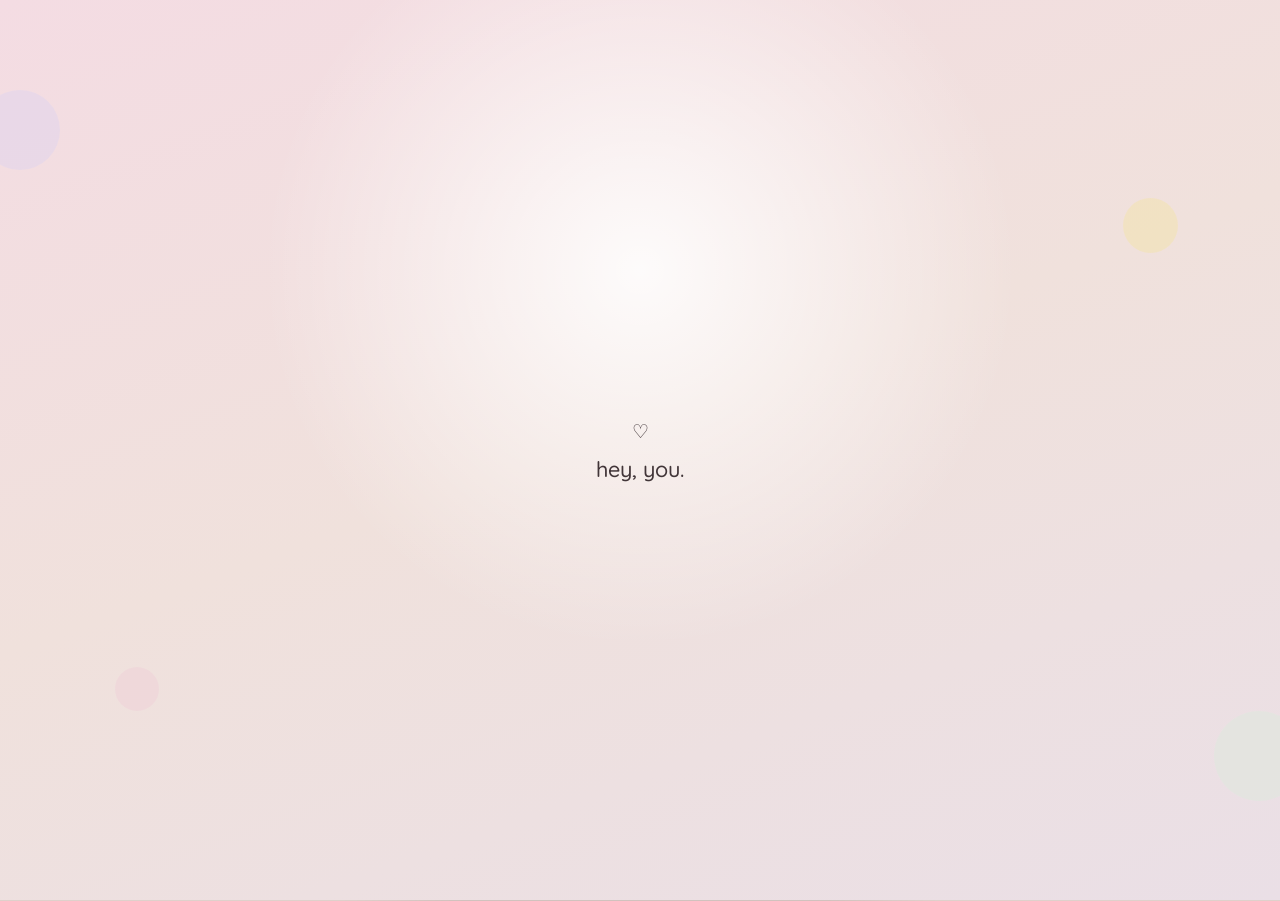
==== commit 99e371cd: "Update index.html" ====
--- a/index.html
+++ b/index.html
@@ -9,19 +9,41 @@
     content="width=device-width, initial-scale=1.0, viewport-fit=cover"
   >
 
-  <meta name="theme-color" content="#f2dce3">
+  <meta
+    name="theme-color"
+    content="#f2dce3"
+  >
 
   <title>for you.</title>
 
+
+  <!-- =========================================================
+       FONTS
+  ========================================================== -->
+
   <link rel="preconnect" href="https://fonts.googleapis.com">
-  <link rel="preconnect" href="https://fonts.gstatic.com" crossorigin>
+
+  <link
+    rel="preconnect"
+    href="https://fonts.gstatic.com"
+    crossorigin
+  >
 
   <link
     href="https://fonts.googleapis.com/css2?family=Baloo+2:wght@400;500;600;700&family=Pixelify+Sans:wght@400;500;600;700&family=Quicksand:wght@400;500;600;700&display=swap"
     rel="stylesheet"
   >
 
-  <link rel="stylesheet" href="style.css">
+
+  <!-- =========================================================
+       STYLE
+  ========================================================== -->
+
+  <link
+    rel="stylesheet"
+    href="style.css"
+  >
+
 </head>
 
 
@@ -32,7 +54,10 @@
        APP ROOT
   ========================================================== -->
 
-  <div class="app" id="app">
+  <div
+    class="app"
+    id="app"
+  >
 
 
     <!-- =========================================================
@@ -45,15 +70,35 @@
       aria-label="Opening"
     >
 
-      <div class="prologue-background">
-
-        <span class="floating-shape shape-one"></span>
-        <span class="floating-shape shape-two"></span>
-        <span class="floating-shape shape-three"></span>
-        <span class="floating-shape shape-four"></span>
+
+      <!-- BACKGROUND DECORATION -->
+
+      <div
+        class="prologue-background"
+        aria-hidden="true"
+      >
+
+        <span
+          class="floating-shape shape-one"
+        ></span>
+
+        <span
+          class="floating-shape shape-two"
+        ></span>
+
+        <span
+          class="floating-shape shape-three"
+        ></span>
+
+        <span
+          class="floating-shape shape-four"
+        ></span>
 
       </div>
 
+
+
+      <!-- CONTENT -->
 
       <div class="prologue-content">
 
@@ -65,7 +110,10 @@
           data-prologue-beat="1"
         >
 
-          <span class="tiny-heart">
+          <span
+            class="tiny-heart"
+            aria-hidden="true"
+          >
             ♡
           </span>
 
@@ -76,6 +124,7 @@
         </div>
 
 
+
         <!-- BEAT 2 -->
 
         <div
@@ -88,6 +137,7 @@
           </p>
 
         </div>
+
 
 
         <!-- BEAT 3 -->
@@ -105,7 +155,8 @@
         </div>
 
 
-        <!-- START -->
+
+        <!-- START BUTTON -->
 
         <div
           class="prologue-start"
@@ -121,6 +172,7 @@
           </button>
 
         </div>
+
 
       </div>
 
@@ -140,7 +192,7 @@
 
 
       <!-- =========================================================
-           WORLD
+           MAIN WORLD
       ========================================================== -->
 
       <section
@@ -148,13 +200,16 @@
         id="worldSection"
       >
 
+
         <div
           class="world"
           id="world"
         >
 
 
-          <!-- BACKGROUND -->
+          <!-- =====================================================
+               WORLD BACKGROUND
+          ====================================================== -->
 
           <img
             src="assets/backgrounds/mainworld-mobile.webp"
@@ -166,7 +221,7 @@
 
 
           <!-- =====================================================
-               WORLD DECORATION LAYER
+               WORLD AMBIENT EFFECTS
           ====================================================== -->
 
           <div
@@ -174,19 +229,27 @@
             aria-hidden="true"
           >
 
-            <span class="world-sparkle world-sparkle-1">
+            <span
+              class="world-sparkle world-sparkle-1"
+            >
               ✦
             </span>
 
-            <span class="world-sparkle world-sparkle-2">
+            <span
+              class="world-sparkle world-sparkle-2"
+            >
               ✧
             </span>
 
-            <span class="world-sparkle world-sparkle-3">
+            <span
+              class="world-sparkle world-sparkle-3"
+            >
               ♡
             </span>
 
-            <span class="world-sparkle world-sparkle-4">
+            <span
+              class="world-sparkle world-sparkle-4"
+            >
               ✦
             </span>
 
@@ -203,11 +266,17 @@
             id="questHud"
           >
 
-            <div class="quest-info">
-
-              <span class="pixel-label">
+
+            <div
+              class="quest-info"
+            >
+
+              <span
+                class="pixel-label"
+              >
                 MAIN MISSION
               </span>
+
 
               <p
                 class="quest-title"
@@ -237,12 +306,15 @@
             </div>
 
 
+
             <div
               class="quest-number"
               aria-live="polite"
             >
 
-              <strong id="mainProgress">
+              <strong
+                id="mainProgress"
+              >
                 0
               </strong>
 
@@ -250,18 +322,21 @@
                 /
               </span>
 
-              <span id="mainTotal">
+              <span
+                id="mainTotal"
+              >
                 8
               </span>
 
             </div>
 
+
           </header>
 
 
 
           <!-- =====================================================
-               WORLD INTRO TIP
+               WORLD INTRO TEXT
           ====================================================== -->
 
           <div
@@ -279,8 +354,17 @@
 
 
           <!-- =====================================================
-               OBJECT — WINDOW / OUTDOOR
+               WORLD OBJECTS
+          ====================================================== -->
+
+
+          <!-- =====================================================
+               WINDOW
                assets/objects/11.png
+
+               TARGET:
+               upper-right
+               directly above cat
           ====================================================== -->
 
           <button
@@ -289,6 +373,8 @@
             data-item="window"
             aria-label="Window"
           >
+
+            <span class="object-hitbox"></span>
 
             <img
               src="assets/objects/11.png"
@@ -308,8 +394,12 @@
 
 
           <!-- =====================================================
-               OBJECT — PHOTOBOX
+               PHOTOBOX
                assets/objects/7.png
+
+               TARGET:
+               large architectural prop
+               upper-center / back wall
           ====================================================== -->
 
           <button
@@ -318,6 +408,8 @@
             data-item="photobox"
             aria-label="Photobox"
           >
+
+            <span class="object-hitbox"></span>
 
             <img
               src="assets/objects/7.png"
@@ -345,8 +437,12 @@
 
 
           <!-- =====================================================
-               OBJECT — SNACK SHELF
+               SNACK SHELF
                assets/objects/10.png
+
+               TARGET:
+               large shelf
+               upper-left
           ====================================================== -->
 
           <button
@@ -355,6 +451,8 @@
             data-item="snacks"
             aria-label="Snack shelf"
           >
+
+            <span class="object-hitbox"></span>
 
             <img
               src="assets/objects/10.png"
@@ -374,8 +472,12 @@
 
 
           <!-- =====================================================
-               OBJECT — TUMBLER
+               TUMBLER
                assets/objects/3.png
+
+               TARGET:
+               smaller prop
+               visually grounded on left furniture
           ====================================================== -->
 
           <button
@@ -384,6 +486,8 @@
             data-item="tumbler"
             aria-label="Tumbler"
           >
+
+            <span class="object-hitbox"></span>
 
             <img
               src="assets/objects/3.png"
@@ -403,16 +507,22 @@
 
 
           <!-- =====================================================
-               OBJECT — KEYCHAIN
+               KEYCHAIN
                assets/objects/4.png
+
+               TARGET:
+               smaller prop
+               left furniture / hanging area
           ====================================================== -->
 
           <button
             type="button"
             class="world-object object-keychain"
             data-item="keychain"
-            aria-label="Couple keychain"
-          >
+            aria-label="Our keychains"
+          >
+
+            <span class="object-hitbox"></span>
 
             <img
               src="assets/objects/4.png"
@@ -432,8 +542,12 @@
 
 
           <!-- =====================================================
-               OBJECT — CAT
+               CAT
                assets/objects/8.png
+
+               TARGET:
+               right furniture
+               under window
           ====================================================== -->
 
           <button
@@ -442,6 +556,8 @@
             data-item="cat"
             aria-label="Cat"
           >
+
+            <span class="object-hitbox"></span>
 
             <img
               src="assets/objects/8.png"
@@ -461,8 +577,51 @@
 
 
           <!-- =====================================================
-               OBJECT — GACOAN
+               GACHA MACHINE
+               assets/objects/6.png
+
+               BONUS OBJECT
+
+               TARGET:
+               large floor-standing machine
+               right midground
+          ====================================================== -->
+
+          <button
+            type="button"
+            class="world-object object-gacha is-dormant"
+            id="gachaObject"
+            data-item="gacha"
+            aria-label="Memory gacha"
+          >
+
+            <span class="object-hitbox"></span>
+
+            <img
+              src="assets/objects/6.png"
+              alt=""
+              draggable="false"
+            >
+
+            <span
+              class="bonus-marker"
+              id="gachaMarker"
+              aria-hidden="true"
+            >
+              !
+            </span>
+
+          </button>
+
+
+
+          <!-- =====================================================
+               MIE GACOAN
                assets/objects/5.png
+
+               TARGET:
+               foreground surface / table
+               never floating
           ====================================================== -->
 
           <button
@@ -471,6 +630,8 @@
             data-item="gacoan"
             aria-label="Mie Gacoan"
           >
+
+            <span class="object-hitbox"></span>
 
             <img
               src="assets/objects/5.png"
@@ -490,8 +651,12 @@
 
 
           <!-- =====================================================
-               OBJECT — VINO
+               YAMAHA VINO
                assets/objects/2.png
+
+               TARGET:
+               large foreground hero prop
+               grounded lower-left / center
           ====================================================== -->
 
           <button
@@ -500,6 +665,8 @@
             data-item="vino"
             aria-label="Si Meru"
           >
+
+            <span class="object-hitbox"></span>
 
             <img
               src="assets/objects/2.png"
@@ -519,41 +686,12 @@
 
 
           <!-- =====================================================
-               OBJECT — GACHA
-               assets/objects/6.png
-               SIDE QUEST
-          ====================================================== -->
-
-          <button
-            type="button"
-            class="world-object object-gacha is-dormant"
-            id="gachaObject"
-            data-item="gacha"
-            aria-label="Memory gacha"
-          >
-
-            <img
-              src="assets/objects/6.png"
-              alt=""
-              draggable="false"
-            >
-
-            <span
-              class="bonus-marker"
-              id="gachaMarker"
-              aria-hidden="true"
-            >
-              !
-            </span>
-
-          </button>
-
-
-
-          <!-- =====================================================
-               OBJECT — MAILBOX
+               MAILBOX
                assets/objects/9.png
-               FINAL OBJECT
+
+               TARGET:
+               lower-right
+               integrated with fence / entrance
           ====================================================== -->
 
           <button
@@ -564,6 +702,8 @@
             aria-label="Mailbox"
           >
 
+            <span class="object-hitbox"></span>
+
             <img
               src="assets/objects/9.png"
               alt=""
@@ -584,6 +724,9 @@
 
           <!-- =====================================================
                BOTTOM HUD
+
+               MAIN progress intentionally removed.
+               Top HUD already communicates it.
           ====================================================== -->
 
           <div
@@ -592,19 +735,6 @@
           >
 
 
-            <div class="hud-chip">
-
-              <span>
-                MAIN
-              </span>
-
-              <strong id="hudMainProgress">
-                0 / 8
-              </strong>
-
-            </div>
-
-
             <div
               class="hud-chip hud-chip-bonus"
               id="bonusHud"
@@ -614,11 +744,14 @@
                 BONUS
               </span>
 
-              <strong id="bonusProgress">
+              <strong
+                id="bonusProgress"
+              >
                 0 / 1
               </strong>
 
             </div>
+
 
 
             <button
@@ -630,6 +763,7 @@
               ♪
             </button>
 
+
           </div>
 
 
@@ -640,8 +774,9 @@
 
 
       <!-- =========================================================
-           POST-GAME CHAPTER
-           hidden until letter is finished
+           POST GAME
+
+           Only visible after letter.
       ========================================================== -->
 
       <section
@@ -660,18 +795,30 @@
           id="counterSection"
         >
 
-          <div class="counter-content">
-
-            <p class="counter-since">
+
+          <div
+            class="counter-content"
+          >
+
+
+            <p
+              class="counter-since"
+            >
               since
             </p>
 
-            <p class="counter-date">
+
+            <p
+              class="counter-date"
+            >
               08.06.2025
             </p>
 
 
-            <div class="counter-main">
+
+            <div
+              class="counter-main"
+            >
 
               <strong
                 id="days"
@@ -687,11 +834,19 @@
             </div>
 
 
-            <div class="counter-live">
-
-              <div class="counter-unit">
-
-                <strong id="hours">
+
+            <div
+              class="counter-live"
+            >
+
+
+              <div
+                class="counter-unit"
+              >
+
+                <strong
+                  id="hours"
+                >
                   00
                 </strong>
 
@@ -702,14 +857,20 @@
               </div>
 
 
-              <span class="counter-divider">
+              <span
+                class="counter-divider"
+              >
                 :
               </span>
 
 
-              <div class="counter-unit">
-
-                <strong id="minutes">
+              <div
+                class="counter-unit"
+              >
+
+                <strong
+                  id="minutes"
+                >
                   00
                 </strong>
 
@@ -720,14 +881,20 @@
               </div>
 
 
-              <span class="counter-divider">
+              <span
+                class="counter-divider"
+              >
                 :
               </span>
 
 
-              <div class="counter-unit">
-
-                <strong id="seconds">
+              <div
+                class="counter-unit"
+              >
+
+                <strong
+                  id="seconds"
+                >
                   00
                 </strong>
 
@@ -737,13 +904,18 @@
 
               </div>
 
+
             </div>
 
 
-            <p class="counter-footer">
+
+            <p
+              class="counter-footer"
+            >
               still counting.
             </p>
 
+
           </div>
 
         </section>
@@ -751,7 +923,7 @@
 
 
         <!-- =====================================================
-             FINAL
+             FINAL ENDING
         ====================================================== -->
 
         <section
@@ -759,11 +931,18 @@
           id="endingSection"
         >
 
-          <div class="ending-content">
-
-            <p class="ending-date">
+
+          <div
+            class="ending-content"
+          >
+
+
+            <p
+              class="ending-date"
+            >
               08.06.2025 — now
             </p>
+
 
 
             <h2>
@@ -772,19 +951,30 @@
             </h2>
 
 
-            <div class="ending-space"></div>
-
-
-            <p class="ending-copy">
+
+            <div
+              class="ending-space"
+              aria-hidden="true"
+            ></div>
+
+
+
+            <p
+              class="ending-copy"
+            >
               that's all.<br>
               for now.
             </p>
 
 
-            <span class="ending-last">
+
+            <span
+              class="ending-last"
+            >
               still counting.
             </span>
 
+
           </div>
 
         </section>
@@ -792,12 +982,14 @@
 
       </section>
 
+
     </main>
 
 
 
     <!-- =========================================================
-         GENERIC ITEM DISCOVERY
+         GENERIC ITEM POPUP
+         VINO / TUMBLER
     ========================================================== -->
 
     <section
@@ -805,6 +997,7 @@
       id="itemOverlay"
       aria-hidden="true"
     >
+
 
       <button
         type="button"
@@ -814,9 +1007,16 @@
       ></button>
 
 
-      <article class="item-card">
-
-        <header class="item-card-header">
+
+      <article
+        class="item-card"
+      >
+
+
+        <header
+          class="item-card-header"
+        >
+
 
           <span
             class="pixel-label"
@@ -826,6 +1026,7 @@
           </span>
 
 
+
           <button
             type="button"
             class="tiny-close"
@@ -835,7 +1036,9 @@
             ×
           </button>
 
+
         </header>
+
 
 
         <div
@@ -844,25 +1047,26 @@
         ></div>
 
 
+
         <h2
+          class="item-title"
           id="itemTitle"
-          class="item-title"
-        >
-        </h2>
+        ></h2>
+
 
 
         <p
+          class="item-subtitle"
           id="itemSubtitle"
-          class="item-subtitle"
-        >
-        </p>
+        ></p>
+
 
 
         <p
+          class="item-text"
           id="itemText"
-          class="item-text"
-        >
-        </p>
+        ></p>
+
 
 
         <div
@@ -871,6 +1075,7 @@
         ></div>
 
 
+
         <button
           type="button"
           class="soft-button item-confirm"
@@ -879,14 +1084,20 @@
           keep
         </button>
 
+
       </article>
 
+
     </section>
 
 
 
     <!-- =========================================================
-         KEYCHAIN PAIR EXPERIENCE
+         KEYCHAIN EXPERIENCE
+
+         IMPORTANT:
+         ONE ASSET ONLY.
+         NO DUPLICATION.
     ========================================================== -->
 
     <section
@@ -894,6 +1105,7 @@
       id="keychainOverlay"
       aria-hidden="true"
     >
+
 
       <button
         type="button"
@@ -903,53 +1115,52 @@
       ></button>
 
 
-      <article class="keychain-card">
+
+      <article
+        class="keychain-card"
+      >
+
 
         <header>
 
-          <span class="pixel-label">
+
+          <span
+            class="pixel-label"
+          >
             PAIR FOUND
           </span>
 
+
+
           <button
             type="button"
             class="tiny-close"
             id="keychainClose"
+            aria-label="Close"
           >
             ×
           </button>
 
+
         </header>
 
 
-        <div class="keychain-stage">
-
-          <div
-            class="keychain-half keychain-half-left"
-            id="keychainLeft"
-          >
-
-            <img
-              src="assets/objects/4.png"
-              alt=""
-            >
-
-          </div>
-
-
-          <div
-            class="keychain-half keychain-half-right"
-            id="keychainRight"
-          >
-
-            <img
-              src="assets/objects/4.png"
-              alt=""
-            >
-
-          </div>
+
+        <!-- ONE COMPLETE PAIR -->
+
+        <div
+          class="keychain-stage"
+        >
+
+          <img
+            src="assets/objects/4.png"
+            alt="Our matching keychains"
+            class="keychain-pair-image"
+            draggable="false"
+          >
 
         </div>
+
 
 
         <div
@@ -957,20 +1168,27 @@
           id="keychainCopy"
         >
 
+
           <p>
             you got the white one.
           </p>
 
+
           <p>
             i got the brown one.
           </p>
 
-          <p class="keychain-final-line">
+
+          <p
+            class="keychain-final-line"
+          >
             yeah.<br>
             they belong together.
           </p>
 
+
         </div>
+
 
 
         <button
@@ -981,14 +1199,16 @@
           keep
         </button>
 
+
       </article>
 
+
     </section>
 
 
 
     <!-- =========================================================
-         GACOAN TWO-BEAT
+         GACOAN EXPERIENCE
     ========================================================== -->
 
     <section
@@ -996,6 +1216,7 @@
       id="gacoanOverlay"
       aria-hidden="true"
     >
+
 
       <button
         type="button"
@@ -1005,18 +1226,27 @@
       ></button>
 
 
-      <article class="gacoan-card">
-
-        <span class="pixel-label">
+
+      <article
+        class="gacoan-card"
+      >
+
+
+        <span
+          class="pixel-label"
+        >
           ITEM FOUND
         </span>
 
 
+
         <img
           src="assets/objects/5.png"
-          alt=""
+          alt="Mie Gacoan"
           class="gacoan-image"
-        >
+          draggable="false"
+        >
+
 
 
         <h2>
@@ -1024,6 +1254,7 @@
         </h2>
 
 
+
         <div
           class="gacoan-answer"
           id="gacoanAnswer"
@@ -1038,6 +1269,7 @@
           </p>
 
         </div>
+
 
 
         <button
@@ -1049,6 +1281,7 @@
         </button>
 
 
+
         <button
           type="button"
           class="soft-button secondary-action"
@@ -1057,7 +1290,9 @@
           fair enough
         </button>
 
+
       </article>
+
 
     </section>
 
@@ -1072,6 +1307,7 @@
       id="snackOverlay"
       aria-hidden="true"
     >
+
 
       <button
         type="button"
@@ -1081,16 +1317,25 @@
       ></button>
 
 
-      <article class="snack-card">
-
-
-        <header class="snack-header">
+
+      <article
+        class="snack-card"
+      >
+
+
+        <header
+          class="snack-header"
+        >
+
 
           <div>
 
-            <span class="pixel-label">
+            <span
+              class="pixel-label"
+            >
               SNACK SHELF
             </span>
+
 
             <h2>
               pick one.
@@ -1099,17 +1344,22 @@
           </div>
 
 
+
           <button
             type="button"
             class="tiny-close"
             id="snackClose"
+            aria-label="Close"
           >
             ×
           </button>
 
+
         </header>
 
 
+
+        <!-- OPTIONS -->
 
         <div
           class="snack-options"
@@ -1117,15 +1367,18 @@
         >
 
 
+          <!-- CHIKI BALLS -->
+
           <button
             type="button"
             class="snack-option"
             data-snack="chiki"
           >
 
-            <span class="snack-emoji">
-              🟠
-            </span>
+            <span
+              class="snack-option-dot snack-chiki"
+              aria-hidden="true"
+            ></span>
 
             <strong>
               Chiki Balls
@@ -1135,15 +1388,18 @@
 
 
 
+          <!-- JETZ -->
+
           <button
             type="button"
             class="snack-option"
             data-snack="jetz"
           >
 
-            <span class="snack-emoji">
-              🟡
-            </span>
+            <span
+              class="snack-option-dot snack-jetz"
+              aria-hidden="true"
+            ></span>
 
             <strong>
               JetZ
@@ -1153,15 +1409,18 @@
 
 
 
+          <!-- TARO -->
+
           <button
             type="button"
             class="snack-option"
             data-snack="taro"
           >
 
-            <span class="snack-emoji">
-              🟢
-            </span>
+            <span
+              class="snack-option-dot snack-taro"
+              aria-hidden="true"
+            ></span>
 
             <strong>
               Taro
@@ -1171,15 +1430,18 @@
 
 
 
+          <!-- MOMOGI -->
+
           <button
             type="button"
             class="snack-option"
             data-snack="momogi"
           >
 
-            <span class="snack-emoji">
-              🟣
-            </span>
+            <span
+              class="snack-option-dot snack-momogi"
+              aria-hidden="true"
+            ></span>
 
             <strong>
               Momogi
@@ -1192,20 +1454,33 @@
 
 
 
+        <!-- PICK RESULT -->
+
         <div
           class="snack-result"
           id="snackResult"
         >
 
-          <span class="pixel-label">
+
+          <span
+            class="pixel-label"
+          >
             PICKED
           </span>
 
-          <h3 id="snackResultName">
-          </h3>
-
-          <p id="snackResultText">
-          </p>
+
+
+          <h3
+            id="snackResultName"
+          ></h3>
+
+
+
+          <p
+            id="snackResultText"
+          ></p>
+
+
 
           <button
             type="button"
@@ -1215,9 +1490,12 @@
             take it
           </button>
 
+
         </div>
 
+
       </article>
+
 
     </section>
 
@@ -1232,6 +1510,7 @@
       id="catOverlay"
       aria-hidden="true"
     >
+
 
       <button
         type="button"
@@ -1241,26 +1520,35 @@
       ></button>
 
 
-      <article class="cat-card">
-
-        <span class="pixel-label">
+
+      <article
+        class="cat-card"
+      >
+
+
+        <span
+          class="pixel-label"
+        >
           ITEM FOUND
         </span>
+
 
 
         <button
           type="button"
           class="cat-stage"
           id="catTap"
-          aria-label="Pet the cat"
+          aria-label="Tap the cat"
         >
 
           <img
             src="assets/objects/8.png"
             alt="Cat"
+            draggable="false"
           >
 
         </button>
+
 
 
         <h2>
@@ -1268,6 +1556,7 @@
         </h2>
 
 
+
         <p
           class="cat-dialogue"
           id="catDialogue"
@@ -1276,9 +1565,13 @@
         </p>
 
 
-        <p class="cat-hint">
+
+        <p
+          class="cat-hint"
+        >
           tap the cat.
         </p>
+
 
 
         <button
@@ -1289,7 +1582,9 @@
           okay
         </button>
 
+
       </article>
+
 
     </section>
 
@@ -1304,6 +1599,7 @@
       id="photoboxOverlay"
       aria-hidden="true"
     >
+
 
       <button
         type="button"
@@ -1313,15 +1609,23 @@
       ></button>
 
 
-      <article class="photobox-card">
+
+      <article
+        class="photobox-card"
+      >
+
 
         <header>
 
+
           <div>
 
-            <span class="pixel-label">
+            <span
+              class="pixel-label"
+            >
               PHOTOBOX ARCHIVE
             </span>
+
 
             <h2>
               this had to be here.
@@ -1330,17 +1634,22 @@
           </div>
 
 
+
           <button
             type="button"
             class="tiny-close"
             id="photoboxClose"
+            aria-label="Close"
           >
             ×
           </button>
 
+
         </header>
 
 
+
+        <!-- SLIDES -->
 
         <div
           class="photobox-slider"
@@ -1348,21 +1657,24 @@
         >
 
 
-          <!-- SLIDE 1 -->
+          <!-- 1 -->
 
           <figure
             class="photobox-slide is-active"
             data-photobox-slide="0"
           >
 
-            <div class="photobox-media-frame">
+            <div
+              class="photobox-media-frame"
+            >
 
               <img
                 src="assets/gifs/photobox/us-photobox-01.gif"
-                alt=""
+                alt="Photobox memory"
               >
 
             </div>
+
 
             <figcaption>
               one more?
@@ -1372,21 +1684,24 @@
 
 
 
-          <!-- SLIDE 2 -->
+          <!-- 2 -->
 
           <figure
             class="photobox-slide"
             data-photobox-slide="1"
           >
 
-            <div class="photobox-media-frame">
+            <div
+              class="photobox-media-frame"
+            >
 
               <img
                 src="assets/photos/photobox/us-photobox-bw-01.webp"
-                alt=""
+                alt="Black and white photobox memory"
               >
 
             </div>
+
 
             <figcaption>
               this one's staying.
@@ -1396,21 +1711,24 @@
 
 
 
-          <!-- SLIDE 3 -->
+          <!-- 3 -->
 
           <figure
             class="photobox-slide"
             data-photobox-slide="2"
           >
 
-            <div class="photobox-media-frame">
+            <div
+              class="photobox-media-frame"
+            >
 
               <img
                 src="assets/photos/memories/us-printed-photobox-01.webp"
-                alt=""
+                alt="Printed photobox memory"
               >
 
             </div>
+
 
             <figcaption>
               somehow this survived too.
@@ -1420,21 +1738,24 @@
 
 
 
-          <!-- SLIDE 4 -->
+          <!-- 4 -->
 
           <figure
             class="photobox-slide"
             data-photobox-slide="3"
           >
 
-            <div class="photobox-media-frame">
+            <div
+              class="photobox-media-frame"
+            >
 
               <img
                 src="assets/photos/photobox/us-photobooth-grid-01.webp"
-                alt=""
+                alt="Photobox grid"
               >
 
             </div>
+
 
             <figcaption>
               yeah, we do this a lot.
@@ -1447,16 +1768,22 @@
 
 
 
-        <div class="archive-controls">
+        <!-- CONTROLS -->
+
+        <div
+          class="archive-controls"
+        >
+
 
           <button
             type="button"
             class="archive-arrow"
             id="photoboxPrev"
-            aria-label="Previous"
+            aria-label="Previous photo"
           >
             ←
           </button>
+
 
 
           <div
@@ -1467,16 +1794,19 @@
           </div>
 
 
+
           <button
             type="button"
             class="archive-arrow"
             id="photoboxNext"
-            aria-label="Next"
+            aria-label="Next photo"
           >
             →
           </button>
 
+
         </div>
+
 
 
         <button
@@ -1487,14 +1817,16 @@
           keep it
         </button>
 
+
       </article>
 
+
     </section>
 
 
 
     <!-- =========================================================
-         OUTDOOR ARCHIVE
+         OUTDOOR / WINDOW ARCHIVE
     ========================================================== -->
 
     <section
@@ -1502,6 +1834,7 @@
       id="outdoorOverlay"
       aria-hidden="true"
     >
+
 
       <button
         type="button"
@@ -1511,16 +1844,23 @@
       ></button>
 
 
-      <article class="outdoor-card">
+
+      <article
+        class="outdoor-card"
+      >
 
 
         <header>
 
+
           <div>
 
-            <span class="pixel-label">
+            <span
+              class="pixel-label"
+            >
               OUTSIDE
             </span>
+
 
             <h2>
               memories outside.
@@ -1529,13 +1869,16 @@
           </div>
 
 
+
           <button
             type="button"
             class="tiny-close"
             id="outdoorClose"
+            aria-label="Close"
           >
             ×
           </button>
+
 
         </header>
 
@@ -1547,6 +1890,8 @@
         >
 
 
+          <!-- BEACH -->
+
           <figure
             class="outdoor-slide is-active"
             data-outdoor-slide="0"
@@ -1554,11 +1899,14 @@
 
             <img
               src="assets/photos/her/her-beach-01.webp"
-              alt=""
+              alt="Beach memory"
             >
 
           </figure>
 
+
+
+          <!-- ROOFTOP -->
 
           <figure
             class="outdoor-slide"
@@ -1567,11 +1915,14 @@
 
             <img
               src="assets/photos/her/her-rooftop-01.webp"
-              alt=""
+              alt="Rooftop memory"
             >
 
           </figure>
 
+
+
+          <!-- WINDOW SILHOUETTE -->
 
           <figure
             class="outdoor-slide"
@@ -1580,11 +1931,14 @@
 
             <img
               src="assets/photos/her/her-silhouette-window-01.webp"
-              alt=""
+              alt="Window silhouette memory"
             >
 
           </figure>
 
+
+
+          <!-- JEEP -->
 
           <figure
             class="outdoor-slide"
@@ -1593,11 +1947,14 @@
 
             <img
               src="assets/photos/us/us-jeep-trip-01.webp"
-              alt=""
+              alt="Jeep trip memory"
             >
 
           </figure>
 
+
+
+          <!-- OUTDOOR SELFIE -->
 
           <figure
             class="outdoor-slide"
@@ -1606,7 +1963,7 @@
 
             <img
               src="assets/photos/us/us-outdoor-selfie-01.webp"
-              alt=""
+              alt="Outdoor selfie"
             >
 
           </figure>
@@ -1616,15 +1973,20 @@
 
 
 
-        <div class="archive-controls">
+        <div
+          class="archive-controls"
+        >
+
 
           <button
             type="button"
             class="archive-arrow"
             id="outdoorPrev"
+            aria-label="Previous memory"
           >
             ←
           </button>
+
 
 
           <div
@@ -1635,21 +1997,27 @@
           </div>
 
 
+
           <button
             type="button"
             class="archive-arrow"
             id="outdoorNext"
+            aria-label="Next memory"
           >
             →
           </button>
 
+
         </div>
 
 
 
-        <p class="outdoor-final-copy">
+        <p
+          class="outdoor-final-copy"
+        >
           we should go somewhere again.
         </p>
+
 
 
         <button
@@ -1660,7 +2028,9 @@
           go back
         </button>
 
+
       </article>
+
 
     </section>
 
@@ -1675,6 +2045,7 @@
       id="gachaOverlay"
       aria-hidden="true"
     >
+
 
       <button
         type="button"
@@ -1684,16 +2055,23 @@
       ></button>
 
 
-      <article class="gacha-card">
+
+      <article
+        class="gacha-card"
+      >
 
 
         <header>
 
+
           <div>
 
-            <span class="pixel-label">
+            <span
+              class="pixel-label"
+            >
               BONUS MISSION
             </span>
+
 
             <h2>
               memory gacha
@@ -1702,71 +2080,101 @@
           </div>
 
 
+
           <button
             type="button"
             class="tiny-close"
             id="gachaClose"
+            aria-label="Close"
           >
             ×
           </button>
 
+
         </header>
 
 
 
-        <!-- MACHINE -->
+        <!-- =====================================================
+             MACHINE STATE
+        ====================================================== -->
 
         <div
           class="gacha-machine-state"
           id="gachaMachineState"
         >
 
-          <div class="gacha-machine-stage">
-
-            <span class="gacha-decoration decoration-a">
+
+          <div
+            class="gacha-machine-stage"
+          >
+
+
+            <span
+              class="gacha-decoration decoration-a"
+              aria-hidden="true"
+            >
               ✦
             </span>
 
-            <span class="gacha-decoration decoration-b">
+
+            <span
+              class="gacha-decoration decoration-b"
+              aria-hidden="true"
+            >
               ♡
             </span>
 
-            <span class="gacha-decoration decoration-c">
+
+            <span
+              class="gacha-decoration decoration-c"
+              aria-hidden="true"
+            >
               ✧
             </span>
 
 
+
             <img
               src="assets/objects/6.png"
-              alt=""
+              alt="Memory gacha machine"
               id="gachaMachine"
               class="gacha-machine"
-            >
+              draggable="false"
+            >
+
 
           </div>
 
 
+
           <p
+            class="gacha-status"
             id="gachaStatus"
-            class="gacha-status"
           >
             pull one.
           </p>
 
 
-          <div class="gacha-token">
+
+          <div
+            class="gacha-token"
+          >
 
             <span>
               pulls
             </span>
 
-            <strong id="gachaPullCount">
+            <strong
+              id="gachaPullCount"
+            >
               0
             </strong>
 
           </div>
 
 
+
           <button
             type="button"
             class="soft-button"
@@ -1775,11 +2183,14 @@
             pull
           </button>
 
+
         </div>
 
 
 
-        <!-- RESULT -->
+        <!-- =====================================================
+             RESULT STATE
+        ====================================================== -->
 
         <div
           class="gacha-result-state"
@@ -1787,28 +2198,32 @@
           aria-live="polite"
         >
 
+
           <span
             class="gacha-rarity"
             id="gachaRarity"
-          >
-          </span>
+          ></span>
+
 
 
           <div
             class="gacha-memory"
             id="gachaMemory"
-          >
-          </div>
+          ></div>
+
 
 
           <p
             class="gacha-caption"
             id="gachaCaption"
-          >
-          </p>
-
-
-          <div class="gacha-result-actions">
+          ></p>
+
+
+
+          <div
+            class="gacha-result-actions"
+          >
+
 
             <button
               type="button"
@@ -1819,6 +2234,7 @@
             </button>
 
 
+
             <button
               type="button"
               class="soft-button secondary-action"
@@ -1827,18 +2243,22 @@
               keep it
             </button>
 
+
           </div>
 
+
         </div>
 
+
       </article>
 
+
     </section>
 
 
 
     <!-- =========================================================
-         MAILBOX LOCK DIALOG
+         MAILBOX LOCKED POPUP
     ========================================================== -->
 
     <section
@@ -1846,6 +2266,7 @@
       id="mailboxLockOverlay"
       aria-hidden="true"
     >
+
 
       <button
         type="button"
@@ -1855,12 +2276,18 @@
       ></button>
 
 
-      <article class="mailbox-lock-card">
+
+      <article
+        class="mailbox-lock-card"
+      >
+
 
         <img
           src="assets/objects/9.png"
-          alt=""
-        >
+          alt="Mailbox"
+          draggable="false"
+        >
+
 
 
         <p
@@ -1868,6 +2295,7 @@
         >
           not yet.
         </p>
+
 
 
         <button
@@ -1878,7 +2306,9 @@
           okay
         </button>
 
+
       </article>
+
 
     </section>
 
@@ -1894,16 +2324,27 @@
       aria-hidden="true"
     >
 
-      <div class="complete-card">
-
-        <span class="complete-heart">
+
+      <div
+        class="complete-card"
+      >
+
+
+        <span
+          class="complete-heart"
+          aria-hidden="true"
+        >
           ♡
         </span>
 
 
-        <span class="pixel-label">
+
+        <span
+          class="pixel-label"
+        >
           MISSION COMPLETE
         </span>
+
 
 
         <h2>
@@ -1912,9 +2353,11 @@
         </h2>
 
 
+
         <p>
           one last thing.
         </p>
+
 
 
         <button
@@ -1925,14 +2368,16 @@
           continue
         </button>
 
+
       </div>
 
+
     </section>
 
 
 
     <!-- =========================================================
-         MAILBOX / LETTER
+         FINAL MAILBOX / LETTER
     ========================================================== -->
 
     <section
@@ -1941,31 +2386,43 @@
       aria-hidden="true"
     >
 
-      <div class="letter-scene">
-
-
-        <!-- CLOSED -->
+
+      <div
+        class="letter-scene"
+      >
+
+
+        <!-- =====================================================
+             CLOSED LETTER
+        ====================================================== -->
 
         <div
           class="letter-closed"
           id="letterClosed"
         >
 
-          <span class="pixel-label">
+
+          <span
+            class="pixel-label"
+          >
             FINAL ITEM
           </span>
 
 
+
           <img
             src="assets/objects/9.png"
-            alt=""
+            alt="Mailbox"
             class="letter-mailbox"
-          >
+            draggable="false"
+          >
+
 
 
           <h2>
             for you.
           </h2>
+
 
 
           <p>
@@ -1974,6 +2431,7 @@
           </p>
 
 
+
           <button
             type="button"
             class="soft-button"
@@ -1982,44 +2440,68 @@
             open
           </button>
 
+
         </div>
 
 
 
-        <!-- OPEN PAPER -->
+        <!-- =====================================================
+             LETTER PAPER
+        ====================================================== -->
 
         <article
           class="letter-paper"
           id="letterPaper"
         >
 
-          <div class="letter-paper-decoration">
+
+          <div
+            class="letter-paper-decoration"
+            aria-hidden="true"
+          >
             ♡
           </div>
 
 
-          <div class="letter-copy">
-
-            <p class="letter-paragraph">
+
+          <div
+            class="letter-copy"
+          >
+
+
+            <p
+              class="letter-paragraph"
+            >
               [paragraph one goes here.]
             </p>
 
 
-            <p class="letter-paragraph">
+
+            <p
+              class="letter-paragraph"
+            >
               [paragraph two goes here.]
             </p>
 
 
-            <p class="letter-paragraph">
+
+            <p
+              class="letter-paragraph"
+            >
               [paragraph three goes here.]
             </p>
 
 
-            <p class="letter-paragraph">
+
+            <p
+              class="letter-paragraph"
+            >
               [paragraph four goes here.]
             </p>
 
+
           </div>
+
 
 
           <button
@@ -2030,16 +2512,19 @@
             continue
           </button>
 
+
         </article>
 
+
       </div>
 
+
     </section>
 
 
 
     <!-- =========================================================
-         ACHIEVEMENT
+         SECRET ACHIEVEMENT
     ========================================================== -->
 
     <div
@@ -2048,9 +2533,13 @@
       aria-live="polite"
     >
 
-      <div class="achievement-icon">
+
+      <div
+        class="achievement-icon"
+      >
         ♡
       </div>
+
 
 
       <div>
@@ -2059,10 +2548,12 @@
           SECRET FOUND
         </span>
 
-        <strong id="achievementText">
-        </strong>
+        <strong
+          id="achievementText"
+        ></strong>
 
       </div>
+
 
     </div>
 
@@ -2078,17 +2569,18 @@
       aria-live="polite"
     >
 
+
       <span
         class="toast-label"
         id="toastLabel"
-      >
-      </span>
+      ></span>
+
 
 
       <strong
         id="toastText"
-      >
-      </strong>
+      ></strong>
+
 
     </div>
 
@@ -2105,6 +2597,8 @@
     >
 
       <!--
+      ADD LATER:
+
       <source
         src="assets/audio/main-theme.mp3"
         type="audio/mpeg"
@@ -2117,7 +2611,16 @@
   </div>
 
 
-  <script src="script.js"></script>
+
+  <!-- =========================================================
+       SCRIPT
+  ========================================================== -->
+
+  <script
+    src="script.js"
+  ></script>
+
 
 </body>
+
 </html>
--- a/style.css
+++ b/style.css
@@ -1,6 +1,54 @@
-/* =========================
+/* =========================================================
+   ROOT / DESIGN TOKENS
+========================================================= */
+
+:root {
+  --cream: #fff8f3;
+  --cream-2: #f8eee8;
+  --cream-3: #f3e7df;
+
+  --pink: #efcfd8;
+  --pink-soft: #f7e3e9;
+  --pink-deep: #d996a9;
+
+  --lilac: #ddd4f0;
+  --mint: #dcebdd;
+  --yellow: #f4e4a7;
+
+  --maroon: #7c3f4c;
+
+  --text: #413538;
+  --text-soft: #75686b;
+  --text-faint: #9a8d90;
+
+  --border: rgba(65, 53, 56, 0.16);
+  --border-strong: rgba(65, 53, 56, 0.3);
+
+  --shadow-soft:
+    0 14px 40px rgba(79, 57, 62, 0.12);
+
+  --shadow-card:
+    0 10px 30px rgba(79, 57, 62, 0.16);
+
+  --radius-small: 10px;
+  --radius-medium: 18px;
+  --radius-large: 28px;
+
+  --font-body: "Quicksand", sans-serif;
+  --font-cute: "Baloo 2", sans-serif;
+  --font-pixel: "Pixelify Sans", sans-serif;
+
+  --ease-soft:
+    cubic-bezier(0.22, 1, 0.36, 1);
+
+  --ease-bounce:
+    cubic-bezier(0.34, 1.56, 0.64, 1);
+}
+
+
+/* =========================================================
    RESET
-========================= */
+========================================================= */
 
 * {
   box-sizing: border-box;
@@ -10,26 +58,42 @@
 
 html {
   scroll-behavior: smooth;
+  background: var(--cream-2);
 }
 
 body {
   min-height: 100%;
-  background: #ead8d3;
-  color: #2c2527;
-  font-family: Arial, Helvetica, sans-serif;
   overflow-x: hidden;
+
+  background: var(--cream-2);
+  color: var(--text);
+
+  font-family: var(--font-body);
+  font-weight: 500;
+
+  -webkit-font-smoothing: antialiased;
+  text-rendering: optimizeLegibility;
 }
 
 body.overlay-open {
   overflow: hidden;
+}
+
+button,
+input,
+textarea,
+select {
+  font: inherit;
 }
 
 button {
   border: 0;
   background: none;
   color: inherit;
-  font: inherit;
+
   cursor: pointer;
+
+  -webkit-tap-highlight-color: transparent;
 }
 
 img,
@@ -38,110 +102,334 @@
   max-width: 100%;
 }
 
-
-/* =========================
-   OPENING
-========================= */
-
-.opening-screen {
+button:focus-visible {
+  outline: 3px solid rgba(124, 63, 76, 0.28);
+  outline-offset: 4px;
+}
+
+
+/* =========================================================
+   COMMON
+========================================================= */
+
+.pixel-label {
+  display: inline-block;
+
+  font-family: var(--font-pixel);
+  font-size: 0.68rem;
+  font-weight: 600;
+  letter-spacing: 0.08em;
+  text-transform: uppercase;
+
+  color: var(--text-soft);
+}
+
+.soft-button {
+  min-height: 44px;
+
+  padding: 10px 19px;
+
+  border: 1px solid var(--border-strong);
+  border-radius: 999px;
+
+  background: rgba(255, 248, 243, 0.92);
+
+  color: var(--text);
+
+  font-family: var(--font-body);
+  font-size: 0.83rem;
+  font-weight: 700;
+
+  box-shadow:
+    0 5px 0 rgba(65, 53, 56, 0.12);
+
+  transition:
+    transform 0.3s var(--ease-soft),
+    box-shadow 0.3s var(--ease-soft),
+    background 0.3s ease;
+}
+
+.soft-button:hover {
+  background: #fff;
+}
+
+.soft-button:active {
+  transform: translateY(3px);
+
+  box-shadow:
+    0 2px 0 rgba(65, 53, 56, 0.1);
+}
+
+.secondary-action {
+  background: var(--cream-3);
+}
+
+.tiny-close {
+  flex: 0 0 auto;
+
+  display: grid;
+  place-items: center;
+
+  width: 34px;
+  height: 34px;
+
+  border: 1px solid var(--border);
+  border-radius: 50%;
+
+  background: rgba(255, 255, 255, 0.58);
+
+  color: var(--text-soft);
+
+  font-size: 1.2rem;
+
+  transition:
+    transform 0.3s var(--ease-soft),
+    background 0.3s ease;
+}
+
+.tiny-close:active {
+  transform: scale(0.9);
+}
+
+
+/* =========================================================
+   APP
+========================================================= */
+
+.app {
+  width: 100%;
+}
+
+
+/* =========================================================
+   PROLOGUE
+========================================================= */
+
+.prologue {
   position: fixed;
   inset: 0;
-  z-index: 9999;
+  z-index: 10000;
 
   display: grid;
   place-items: center;
 
-  padding: 24px;
+  min-height: 100svh;
+  padding: 28px;
+
+  overflow: hidden;
 
   background:
     radial-gradient(
-      circle at 50% 28%,
-      rgba(255,255,255,.75),
-      transparent 38%
+      circle at 50% 30%,
+      rgba(255, 255, 255, 0.88),
+      transparent 42%
     ),
-    #ead4db;
-
-  transition:
-    opacity .5s ease,
-    visibility .5s ease;
-}
-
-.opening-screen.is-hidden {
+    linear-gradient(
+      160deg,
+      #f4dce3 0%,
+      #f0e1dc 48%,
+      #eadfe6 100%
+    );
+
+  transition:
+    opacity 0.9s ease,
+    visibility 0.9s ease;
+}
+
+.prologue.is-hidden {
   opacity: 0;
   visibility: hidden;
   pointer-events: none;
 }
 
-.opening-panel {
+.prologue-background {
+  position: absolute;
+  inset: 0;
+
+  pointer-events: none;
+}
+
+.floating-shape {
+  position: absolute;
+
+  border-radius: 50%;
+
+  opacity: 0.45;
+
+  filter: blur(0.2px);
+
+  animation:
+    floatingShape 8s ease-in-out infinite;
+}
+
+.shape-one {
+  width: 80px;
+  height: 80px;
+
+  top: 10%;
+  left: -20px;
+
+  background: var(--lilac);
+}
+
+.shape-two {
+  width: 55px;
+  height: 55px;
+
+  top: 22%;
+  right: 8%;
+
+  background: var(--yellow);
+
+  animation-delay: -1.5s;
+}
+
+.shape-three {
+  width: 90px;
+  height: 90px;
+
+  bottom: 11%;
+  right: -24px;
+
+  background: var(--mint);
+
+  animation-delay: -3s;
+}
+
+.shape-four {
+  width: 44px;
+  height: 44px;
+
+  bottom: 21%;
+  left: 9%;
+
+  background: var(--pink);
+
+  animation-delay: -5s;
+}
+
+@keyframes floatingShape {
+  0%,
+  100% {
+    transform: translateY(0) rotate(0);
+  }
+
+  50% {
+    transform: translateY(-12px) rotate(4deg);
+  }
+}
+
+.prologue-content {
+  position: relative;
+  z-index: 2;
+
   width: min(100%, 420px);
+  min-height: 230px;
+
+  display: grid;
+  place-items: center;
+
   text-align: center;
 }
 
-.opening-small {
+.prologue-beat {
+  position: absolute;
+
+  width: 100%;
+
+  opacity: 0;
+
+  transform: translateY(10px);
+
+  pointer-events: none;
+
+  transition:
+    opacity 1s ease,
+    transform 1s var(--ease-soft);
+}
+
+.prologue-beat.is-active {
+  opacity: 1;
+  transform: translateY(0);
+}
+
+.prologue-beat p {
+  font-size: clamp(1.1rem, 4vw, 1.35rem);
+}
+
+.prologue-beat h1 {
+  font-family: var(--font-cute);
+  font-size: clamp(2.5rem, 10vw, 4rem);
+  font-weight: 600;
+  line-height: 0.96;
+  letter-spacing: -0.04em;
+}
+
+.tiny-heart {
+  display: block;
+
   margin-bottom: 12px;
-  font-size: .78rem;
-  opacity: .55;
-}
-
-.opening-title {
-  font-size: clamp(2rem, 9vw, 3.4rem);
-  line-height: .98;
-  letter-spacing: -.05em;
-}
-
-
-/* =========================
-   BUTTONS
-========================= */
-
-.game-button,
-.pixel-button {
-  min-height: 44px;
-  padding: 11px 18px;
-
-  border: 2px solid #2c2527;
-  border-radius: 8px;
-
-  background: #fff6f1;
-
-  font-family: "Courier New", monospace;
-  font-size: .78rem;
-  font-weight: 700;
-  letter-spacing: .05em;
-  text-transform: uppercase;
-
-  box-shadow:
-    3px 3px 0 #2c2527;
-
-  transition:
-    transform .15s ease,
-    box-shadow .15s ease;
-}
-
-.game-button:active,
-.pixel-button:active {
-  transform: translate(2px, 2px);
-  box-shadow:
-    1px 1px 0 #2c2527;
-}
-
-.pixel-button-secondary {
-  background: #eee4df;
-}
-
-.opening-button {
-  margin-top: 30px;
-}
-
-
-/* =========================
+
+  font-size: 1.2rem;
+
+  animation:
+    tinyHeart 2.8s ease-in-out infinite;
+}
+
+@keyframes tinyHeart {
+  0%,
+  100% {
+    transform: scale(1);
+  }
+
+  50% {
+    transform: scale(1.12);
+  }
+}
+
+.prologue-start {
+  position: absolute;
+  bottom: -30px;
+
+  opacity: 0;
+
+  transform: translateY(10px);
+
+  pointer-events: none;
+
+  transition:
+    opacity 0.8s ease,
+    transform 0.8s var(--ease-soft);
+}
+
+.prologue-start.is-visible {
+  opacity: 1;
+  transform: translateY(0);
+
+  pointer-events: auto;
+}
+
+
+/* =========================================================
+   GAME
+========================================================= */
+
+.game {
+  width: 100%;
+}
+
+
+/* =========================================================
    WORLD
-========================= */
+========================================================= */
 
 .world-section {
   width: 100%;
+
   display: flex;
   justify-content: center;
+
+  background: #dfd0cb;
 }
 
 .world {
@@ -152,7 +440,7 @@
 
   overflow: hidden;
 
-  background: #ead8d3;
+  background: #dfd0cb;
 }
 
 .world-background {
@@ -164,654 +452,1619 @@
 
   object-fit: cover;
 
+  user-select: none;
+  pointer-events: none;
+}
+
+
+/* =========================================================
+   DECORATIVE WORLD EFFECTS
+========================================================= */
+
+.world-decoration-layer {
+  position: absolute;
+  inset: 0;
+  z-index: 8;
+
+  pointer-events: none;
+}
+
+.world-sparkle {
+  position: absolute;
+
+  opacity: 0;
+
+  color: rgba(255, 249, 215, 0.9);
+
+  transition:
+    opacity 1.2s ease,
+    transform 1.2s var(--ease-soft);
+}
+
+.world.world-stage-two .world-sparkle {
+  opacity: 0.7;
+}
+
+.world-sparkle-1 {
+  top: 26%;
+  left: 36%;
+}
+
+.world-sparkle-2 {
+  top: 43%;
+  right: 16%;
+}
+
+.world-sparkle-3 {
+  top: 58%;
+  left: 18%;
+}
+
+.world-sparkle-4 {
+  top: 19%;
+  right: 31%;
+}
+
+.world.world-stage-two .world-sparkle {
+  animation:
+    softSparkle 3.3s ease-in-out infinite;
+}
+
+.world-sparkle-2 {
+  animation-delay: -0.8s !important;
+}
+
+.world-sparkle-3 {
+  animation-delay: -1.5s !important;
+}
+
+.world-sparkle-4 {
+  animation-delay: -2.2s !important;
+}
+
+@keyframes softSparkle {
+  0%,
+  100% {
+    opacity: 0.25;
+    transform: scale(0.9);
+  }
+
+  50% {
+    opacity: 0.85;
+    transform: scale(1.15);
+  }
+}
+
+
+/* =========================================================
+   QUEST HUD
+========================================================= */
+
+.quest-hud {
+  position: absolute;
+  top: 1.8%;
+  left: 50%;
+  z-index: 80;
+
+  width: 90%;
+
+  display: flex;
+  align-items: flex-start;
+  justify-content: space-between;
+  gap: 10px;
+
+  transform: translateX(-50%);
+
+  pointer-events: none;
+}
+
+.quest-info {
+  max-width: 72%;
+
+  padding: 8px 11px 9px;
+
+  border: 1px solid var(--border);
+  border-radius: 13px;
+
+  background: rgba(255, 248, 243, 0.76);
+
+  backdrop-filter: blur(8px);
+
+  box-shadow:
+    0 7px 20px rgba(75, 55, 60, 0.07);
+}
+
+.quest-title {
+  margin-top: 3px;
+
+  font-size: 0.68rem;
+  font-weight: 600;
+  line-height: 1.25;
+}
+
+.quest-dots {
+  display: flex;
+  gap: 5px;
+
+  margin-top: 7px;
+}
+
+.quest-dots span {
+  width: 7px;
+  height: 7px;
+
+  border: 1px solid rgba(65, 53, 56, 0.24);
+  border-radius: 50%;
+
+  background: rgba(255, 255, 255, 0.35);
+
+  transition:
+    background 0.6s ease,
+    transform 0.6s var(--ease-bounce);
+}
+
+.quest-dots span.is-found {
+  background: var(--maroon);
+
+  transform: scale(1.15);
+}
+
+.quest-number {
+  padding: 8px 10px;
+
+  border: 1px solid var(--border);
+  border-radius: 12px;
+
+  background: rgba(255, 248, 243, 0.78);
+
+  backdrop-filter: blur(8px);
+
+  font-family: var(--font-pixel);
+  font-size: 0.8rem;
+}
+
+
+/* =========================================================
+   WORLD TIP
+========================================================= */
+
+.world-tip {
+  position: absolute;
+  top: 9%;
+  left: 50%;
+  z-index: 75;
+
+  width: 70%;
+
+  opacity: 0;
+
+  transform:
+    translateX(-50%)
+    translateY(5px);
+
+  text-align: center;
+
+  pointer-events: none;
+
+  transition:
+    opacity 1.1s ease,
+    transform 1.1s var(--ease-soft);
+}
+
+.world-tip.is-visible {
+  opacity: 1;
+
+  transform:
+    translateX(-50%)
+    translateY(0);
+}
+
+.world-tip p {
+  font-size: 0.62rem;
+  font-weight: 600;
+  line-height: 1.35;
+
+  color: rgba(65, 53, 56, 0.62);
+}
+
+
+/* =========================================================
+   WORLD OBJECTS
+========================================================= */
+
+.world-object {
+  position: absolute;
+  z-index: 25;
+
+  min-width: 44px;
+  min-height: 44px;
+
+  transition:
+    transform 0.45s var(--ease-soft),
+    filter 0.45s ease,
+    opacity 0.45s ease;
+}
+
+.world-object img {
+  width: 100%;
+  height: auto;
+
+  object-fit: contain;
+
   pointer-events: none;
   user-select: none;
 }
 
-
-/* =========================
-   QUEST HUD
-========================= */
-
-.quest-hud {
+.world-object:active {
+  transform: scale(0.94);
+}
+
+.world-object.is-found img {
+  filter:
+    saturate(0.85)
+    brightness(1.02);
+}
+
+
+/* =========================================================
+   FOUND CHECK
+========================================================= */
+
+.found-check {
   position: absolute;
-  top: 2.3%;
+  top: -4px;
+  right: -4px;
+
+  display: grid;
+  place-items: center;
+
+  width: 21px;
+  height: 21px;
+
+  opacity: 0;
+
+  transform: scale(0.7);
+
+  border: 1px solid var(--border-strong);
+  border-radius: 50%;
+
+  background: #fffaf6;
+
+  color: var(--maroon);
+
+  font-size: 0.67rem;
+  font-weight: 800;
+
+  box-shadow:
+    0 5px 12px rgba(65, 53, 56, 0.12);
+
+  transition:
+    opacity 0.5s ease,
+    transform 0.5s var(--ease-bounce);
+}
+
+.world-object.is-found .found-check {
+  opacity: 1;
+  transform: scale(1);
+}
+
+
+/* =========================================================
+   OBJECT POSITIONS — TUNED FROM MOBILE SS
+========================================================= */
+
+/* Window */
+.object-window {
+  width: 24%;
+  left: 6%;
+  top: 13%;
+  z-index: 13;
+}
+
+/* Photobox */
+.object-photobox {
+  width: 19%;
+  left: 36%;
+  top: 22%;
+  z-index: 20;
+}
+
+/* Snack shelf */
+.object-snacks {
+  width: 22%;
+  left: 4%;
+  top: 31%;
+  z-index: 18;
+}
+
+/* Tumbler */
+.object-tumbler {
+  width: 10%;
+  left: 7%;
+  top: 43%;
+  z-index: 22;
+}
+
+/* Keychain */
+.object-keychain {
+  width: 11%;
+  left: 23%;
+  top: 39%;
+  z-index: 23;
+}
+
+/* Cat */
+.object-cat {
+  width: 14%;
+  right: 17%;
+  top: 29%;
+  z-index: 21;
+
+  animation:
+    catWorldIdle 4.2s ease-in-out infinite;
+}
+
+/* Gacoan */
+.object-gacoan {
+  width: 18%;
+  right: 9%;
+  top: 58%;
+  z-index: 20;
+}
+
+/* Vino */
+.object-vino {
+  width: 32%;
+  left: 8%;
+  bottom: 10%;
+  z-index: 24;
+}
+
+/* Gacha */
+.object-gacha {
+  width: 16%;
+  right: 6%;
+  top: 39%;
+  z-index: 22;
+}
+
+/* Mailbox */
+.object-mailbox {
+  width: 12%;
+  right: 5%;
+  bottom: 15%;
+  z-index: 23;
+}
+
+@keyframes catWorldIdle {
+  0%,
+  100% {
+    transform: translateY(0);
+  }
+
+  50% {
+    transform: translateY(-3px);
+  }
+}
+
+
+/* =========================================================
+   PHOTOBOX SPARKLE
+========================================================= */
+
+.object-sparkle {
+  position: absolute;
+  top: -3px;
+  left: -2px;
+
+  opacity: 0;
+
+  color: #fff2b9;
+
+  font-size: 1rem;
+
+  pointer-events: none;
+}
+
+.object-photobox.is-highlighted .object-sparkle {
+  opacity: 1;
+
+  animation:
+    photoboxSparkle 2s ease-in-out infinite;
+}
+
+@keyframes photoboxSparkle {
+  0%,
+  100% {
+    transform: scale(0.8) rotate(0deg);
+    opacity: 0.35;
+  }
+
+  50% {
+    transform: scale(1.2) rotate(12deg);
+    opacity: 1;
+  }
+}
+
+
+/* =========================================================
+   GACHA MARKER
+========================================================= */
+
+.bonus-marker {
+  position: absolute;
+  top: -7px;
+  right: -5px;
+
+  display: grid;
+  place-items: center;
+
+  width: 23px;
+  height: 23px;
+
+  opacity: 0;
+
+  transform: scale(0.4);
+
+  border-radius: 50%;
+
+  background: var(--yellow);
+
+  color: var(--text);
+
+  font-family: var(--font-pixel);
+  font-size: 0.85rem;
+  font-weight: 700;
+
+  box-shadow:
+    0 5px 13px rgba(65, 53, 56, 0.16);
+
+  transition:
+    opacity 0.6s ease,
+    transform 0.6s var(--ease-bounce);
+}
+
+.object-gacha.is-unlocked .bonus-marker {
+  opacity: 1;
+  transform: scale(1);
+
+  animation:
+    bonusMarker 2.1s ease-in-out infinite;
+}
+
+@keyframes bonusMarker {
+  0%,
+  100% {
+    transform: translateY(0);
+  }
+
+  50% {
+    transform: translateY(-4px);
+  }
+}
+
+.object-gacha.is-dormant {
+  opacity: 0.72;
+}
+
+
+/* =========================================================
+   MAILBOX STATES
+========================================================= */
+
+.mailbox-lock {
+  position: absolute;
+  top: -5px;
+  right: -3px;
+
+  display: grid;
+  place-items: center;
+
+  width: 24px;
+  height: 24px;
+
+  border-radius: 50%;
+
+  background: rgba(255, 248, 243, 0.95);
+
+  font-size: 0.75rem;
+
+  box-shadow:
+    0 5px 12px rgba(65, 53, 56, 0.15);
+}
+
+.object-mailbox.is-reacting {
+  animation:
+    mailboxReact 3.3s ease-in-out infinite;
+}
+
+.object-mailbox.is-unlocked {
+  animation:
+    mailboxUnlocked 1.8s ease-in-out infinite;
+}
+
+.object-mailbox.is-unlocked .mailbox-lock {
+  opacity: 0;
+}
+
+@keyframes mailboxReact {
+  0%,
+  85%,
+  100% {
+    transform: translateX(0);
+  }
+
+  90% {
+    transform: translateX(-2px);
+  }
+
+  95% {
+    transform: translateX(2px);
+  }
+}
+
+@keyframes mailboxUnlocked {
+  0%,
+  100% {
+    transform: translateY(0) scale(1);
+  }
+
+  50% {
+    transform: translateY(-5px) scale(1.03);
+  }
+}
+
+
+/* =========================================================
+   BOTTOM HUD
+========================================================= */
+
+.bottom-hud {
+  position: absolute;
   left: 50%;
-  z-index: 50;
+  bottom: 1.4%;
+  z-index: 85;
 
   width: 92%;
 
+  display: flex;
+  align-items: center;
+  gap: 6px;
+
+  transform: translateX(-50%);
+}
+
+.hud-chip,
+.music-toggle {
+  border: 1px solid var(--border);
+
+  background: rgba(255, 248, 243, 0.8);
+
+  backdrop-filter: blur(8px);
+
+  box-shadow:
+    0 7px 20px rgba(75, 55, 60, 0.08);
+}
+
+.hud-chip {
+  min-height: 33px;
+
+  display: flex;
+  align-items: center;
+  gap: 6px;
+
+  padding: 6px 9px;
+
+  border-radius: 999px;
+
+  font-family: var(--font-pixel);
+  font-size: 0.58rem;
+}
+
+.hud-chip strong {
+  font-size: 0.64rem;
+}
+
+.hud-chip-bonus {
+  margin-right: auto;
+
+  opacity: 0.55;
+
+  transition:
+    opacity 0.6s ease;
+}
+
+.hud-chip-bonus.is-active {
+  opacity: 1;
+}
+
+.music-toggle {
+  width: 36px;
+  height: 36px;
+
+  display: grid;
+  place-items: center;
+
+  border-radius: 50%;
+
+  font-size: 0.9rem;
+
+  transition:
+    transform 0.35s var(--ease-soft);
+}
+
+.music-toggle:active {
+  transform: scale(0.9);
+}
+
+
+/* =========================================================
+   OVERLAY BASE
+========================================================= */
+
+.overlay {
+  position: fixed;
+  inset: 0;
+  z-index: 9000;
+
+  display: grid;
+  place-items: center;
+
+  padding: 18px;
+
+  opacity: 0;
+  visibility: hidden;
+  pointer-events: none;
+
+  transition:
+    opacity 0.55s ease,
+    visibility 0.55s ease;
+}
+
+.overlay.is-open {
+  opacity: 1;
+  visibility: visible;
+  pointer-events: auto;
+}
+
+.overlay-backdrop {
+  position: absolute;
+  inset: 0;
+
+  width: 100%;
+  height: 100%;
+
+  background: rgba(46, 36, 39, 0.47);
+
+  backdrop-filter: blur(7px);
+
+  cursor: default;
+}
+
+
+/* =========================================================
+   GENERIC ITEM CARD
+========================================================= */
+
+.item-card {
+  position: relative;
+  z-index: 2;
+
+  width: min(90vw, 340px);
+
+  padding: 18px;
+
+  border: 1px solid var(--border-strong);
+  border-radius: 22px;
+
+  background:
+    linear-gradient(
+      165deg,
+      rgba(255, 253, 250, 0.98),
+      rgba(250, 239, 233, 0.98)
+    );
+
+  box-shadow: var(--shadow-card);
+
+  opacity: 0;
+
+  transform:
+    translateY(15px)
+    scale(0.97);
+
+  transition:
+    opacity 0.7s ease,
+    transform 0.7s var(--ease-soft);
+}
+
+.item-overlay.is-open .item-card {
+  opacity: 1;
+
+  transform:
+    translateY(0)
+    scale(1);
+}
+
+.item-card-header {
+  display: flex;
+  align-items: center;
+  justify-content: space-between;
+
+  margin-bottom: 10px;
+}
+
+.item-visual {
+  min-height: 130px;
+
+  display: grid;
+  place-items: center;
+
+  margin-block: 10px 12px;
+}
+
+.item-visual img {
+  max-width: 145px;
+  max-height: 150px;
+
+  object-fit: contain;
+}
+
+.item-title {
+  font-family: var(--font-cute);
+  font-size: 1.65rem;
+  font-weight: 600;
+  line-height: 1;
+  letter-spacing: -0.02em;
+}
+
+.item-subtitle {
+  margin-top: 4px;
+
+  font-size: 0.75rem;
+  color: var(--text-soft);
+}
+
+.item-text {
+  margin-top: 13px;
+
+  font-size: 0.81rem;
+  line-height: 1.55;
+
+  white-space: pre-line;
+}
+
+.item-extra {
+  margin-top: 12px;
+}
+
+.item-confirm {
+  margin-top: 18px;
+}
+
+
+/* =========================================================
+   KEYCHAIN EXPERIENCE
+========================================================= */
+
+.keychain-card {
+  position: relative;
+  z-index: 2;
+
+  width: min(92vw, 360px);
+
+  padding: 18px 18px 20px;
+
+  border: 1px solid var(--border-strong);
+  border-radius: 24px;
+
+  background: var(--cream);
+
+  box-shadow: var(--shadow-card);
+
+  opacity: 0;
+
+  transform:
+    translateY(14px)
+    scale(0.97);
+
+  transition:
+    opacity 0.7s ease,
+    transform 0.7s var(--ease-soft);
+}
+
+.keychain-overlay.is-open .keychain-card {
+  opacity: 1;
+  transform: none;
+}
+
+.keychain-card > header {
+  display: flex;
+  justify-content: space-between;
+  align-items: center;
+}
+
+.keychain-stage {
+  position: relative;
+
+  height: 180px;
+
+  margin-block: 12px;
+
+  overflow: hidden;
+}
+
+.keychain-half {
+  position: absolute;
+  top: 50%;
+
+  width: 135px;
+
+  transform: translateY(-50%);
+
+  transition:
+    left 1.2s var(--ease-soft),
+    right 1.2s var(--ease-soft),
+    transform 1.2s var(--ease-soft);
+}
+
+.keychain-half img {
+  width: 100%;
+}
+
+.keychain-half-left {
+  left: -15px;
+}
+
+.keychain-half-right {
+  right: -15px;
+
+  transform:
+    translateY(-50%)
+    scaleX(-1);
+}
+
+.keychain-card.is-paired .keychain-half-left {
+  left: 34px;
+}
+
+.keychain-card.is-paired .keychain-half-right {
+  right: 34px;
+}
+
+.keychain-copy {
+  display: grid;
+  gap: 5px;
+
+  opacity: 0;
+
+  transform: translateY(7px);
+
+  text-align: center;
+
+  font-size: 0.81rem;
+  line-height: 1.45;
+
+  transition:
+    opacity 0.8s ease 0.6s,
+    transform 0.8s var(--ease-soft) 0.6s;
+}
+
+.keychain-card.is-paired .keychain-copy {
+  opacity: 1;
+  transform: none;
+}
+
+.keychain-final-line {
+  margin-top: 8px;
+
+  font-weight: 700;
+}
+
+
+/* =========================================================
+   GACOAN
+========================================================= */
+
+.gacoan-card {
+  position: relative;
+  z-index: 2;
+
+  width: min(90vw, 340px);
+
+  padding: 20px;
+
+  border-radius: 24px;
+
+  background: var(--cream);
+
+  box-shadow: var(--shadow-card);
+
+  text-align: center;
+
+  opacity: 0;
+
+  transform:
+    translateY(14px)
+    scale(0.97);
+
+  transition:
+    opacity 0.7s ease,
+    transform 0.7s var(--ease-soft);
+}
+
+.gacoan-overlay.is-open .gacoan-card {
+  opacity: 1;
+  transform: none;
+}
+
+.gacoan-image {
+  width: 150px;
+  margin: 14px auto;
+}
+
+.gacoan-card h2 {
+  font-family: var(--font-cute);
+  font-size: 1.55rem;
+  line-height: 1;
+}
+
+.gacoan-answer {
+  max-height: 0;
+  margin-top: 0;
+
+  overflow: hidden;
+
+  opacity: 0;
+
+  font-size: 0.82rem;
+  line-height: 1.45;
+
+  transition:
+    max-height 0.8s var(--ease-soft),
+    opacity 0.8s ease,
+    margin 0.8s ease;
+}
+
+.gacoan-card.is-revealed .gacoan-answer {
+  max-height: 100px;
+  margin-top: 14px;
+
+  opacity: 1;
+}
+
+#gacoanDone {
+  display: none;
+
+  margin: 12px auto 0;
+}
+
+.gacoan-card.is-revealed #gacoanWhy {
+  display: none;
+}
+
+.gacoan-card.is-revealed #gacoanDone {
+  display: inline-flex;
+}
+
+
+/* =========================================================
+   SNACK PICKER
+========================================================= */
+
+.snack-card {
+  position: relative;
+  z-index: 2;
+
+  width: min(94vw, 380px);
+
+  padding: 18px;
+
+  border-radius: 24px;
+
+  background: var(--cream);
+
+  box-shadow: var(--shadow-card);
+
+  opacity: 0;
+
+  transform:
+    translateY(15px)
+    scale(0.97);
+
+  transition:
+    opacity 0.7s ease,
+    transform 0.7s var(--ease-soft);
+}
+
+.snack-overlay.is-open .snack-card {
+  opacity: 1;
+  transform: none;
+}
+
+.snack-header {
   display: flex;
   justify-content: space-between;
   align-items: flex-start;
 
-  transform: translateX(-50%);
-
-  pointer-events: none;
-}
-
-.quest-copy,
-.quest-progress {
-  border: 1px solid rgba(44,37,39,.15);
-  border-radius: 10px;
-
-  background: rgba(255,249,245,.82);
-  backdrop-filter: blur(8px);
-}
-
-.quest-copy {
-  max-width: 68%;
-  padding: 9px 11px;
-}
-
-.quest-label {
+  margin-bottom: 16px;
+}
+
+.snack-header h2 {
+  margin-top: 3px;
+
+  font-family: var(--font-cute);
+  font-size: 1.6rem;
+}
+
+.snack-options {
+  display: grid;
+  grid-template-columns: repeat(2, 1fr);
+  gap: 9px;
+}
+
+.snack-option {
+  min-height: 92px;
+
+  display: grid;
+  justify-items: center;
+  align-content: center;
+  gap: 6px;
+
+  padding: 10px;
+
+  border: 1px solid var(--border);
+  border-radius: 16px;
+
+  background: var(--cream-2);
+
+  transition:
+    transform 0.35s var(--ease-soft),
+    background 0.35s ease,
+    border 0.35s ease;
+}
+
+.snack-option:active {
+  transform: scale(0.96);
+}
+
+.snack-option.is-selected {
+  border-color: rgba(124, 63, 76, 0.36);
+
+  background: var(--pink-soft);
+}
+
+.snack-emoji {
+  font-size: 1.3rem;
+}
+
+.snack-option strong {
+  font-size: 0.72rem;
+}
+
+.snack-result {
+  display: none;
+
+  margin-top: 15px;
+
+  padding: 13px;
+
+  border-radius: 14px;
+
+  background: var(--cream-3);
+
+  text-align: center;
+}
+
+.snack-result.is-visible {
   display: block;
 
-  margin-bottom: 3px;
-
-  font-family: "Courier New", monospace;
-  font-size: .58rem;
-  font-weight: 700;
-  letter-spacing: .12em;
-
-  opacity: .55;
-}
-
-.quest-title {
-  font-size: .72rem;
-  line-height: 1.25;
-}
-
-.quest-progress {
-  padding: 8px 11px;
-  text-align: right;
-}
-
-.quest-progress-main {
-  font-family: "Courier New", monospace;
-  font-size: .82rem;
-  font-weight: 700;
-}
-
-.quest-progress-caption {
-  font-size: .55rem;
-  opacity: .48;
-}
-
-
-/* =========================
-   WORLD MESSAGE
-========================= */
-
-.world-message {
-  position: absolute;
-  top: 11%;
-  left: 50%;
-  z-index: 30;
-
-  width: 80%;
-
-  transform: translateX(-50%);
+  animation:
+    softReveal 0.7s var(--ease-soft);
+}
+
+.snack-result h3 {
+  margin-top: 4px;
+
+  font-family: var(--font-cute);
+  font-size: 1.25rem;
+}
+
+.snack-result p {
+  margin-top: 4px;
+
+  font-size: 0.78rem;
+}
+
+#snackTake {
+  margin-top: 11px;
+}
+
+
+/* =========================================================
+   CAT
+========================================================= */
+
+.cat-card {
+  position: relative;
+  z-index: 2;
+
+  width: min(90vw, 330px);
+
+  padding: 20px;
+
+  border-radius: 24px;
+
+  background: var(--cream);
+
+  box-shadow: var(--shadow-card);
 
   text-align: center;
-  pointer-events: none;
-}
-
-.world-message p {
-  font-size: .67rem;
-  line-height: 1.35;
-  color: rgba(44,37,39,.64);
-}
-
-
-/* =========================
-   OBJECTS
-========================= */
-
-.world-object {
-  position: absolute;
-  z-index: 20;
-
-  padding: 0;
-
-  -webkit-tap-highlight-color: transparent;
-
-  transition:
-    transform .18s ease,
-    filter .18s ease,
-    opacity .18s ease;
-}
-
-.world-object img {
-  width: 100%;
-  pointer-events: none;
-  user-select: none;
-}
-
-.world-object:active {
-  transform: scale(.93);
-}
-
-.world-object.is-found {
-  filter: saturate(.75);
-}
-
-.object-complete {
-  position: absolute;
-  top: -4px;
-  right: -4px;
-
-  display: none;
-  place-items: center;
-
-  width: 22px;
-  height: 22px;
-
-  border: 2px solid #2c2527;
-  border-radius: 50%;
-
-  background: #fff9f5;
-
-  font-family: "Courier New", monospace;
-  font-size: .7rem;
-  font-weight: 700;
-
-  box-shadow:
-    2px 2px 0 #2c2527;
-}
-
-.world-object.is-found .object-complete {
-  display: grid;
-}
-
-
-/* =========================
-   OBJECT POSITIONS
-========================= */
-
-/* window */
-.object-window {
-  width: 27%;
-  left: 7%;
-  top: 14%;
-  z-index: 12;
-}
-
-/* photobox */
-.object-photobox {
-  width: 24%;
-  right: 6%;
-  top: 18%;
-}
-
-/* snack shelf */
-.object-snacks {
-  width: 25%;
-  left: 4%;
-  top: 33%;
-}
-
-/* tumbler */
-.object-tumbler {
-  width: 12%;
-  left: 6%;
-  top: 47%;
-}
-
-/* gacha */
-.object-gacha {
-  width: 18%;
-  right: 7%;
-  top: 41%;
-}
-
-/* cat */
-.object-cat {
-  width: 15%;
-  right: 15%;
-  top: 31%;
-}
-
-/* keychain */
-.object-keychain {
-  width: 15%;
-  left: 25%;
-  top: 49%;
-}
-
-/* gacoan */
-.object-gacoan {
-  width: 19%;
-  right: 12%;
-  top: 61%;
-}
-
-/* mailbox */
-.object-mailbox {
-  width: 13%;
-  right: 5%;
-  bottom: 14%;
-}
-
-/* vino */
-.object-vino {
-  width: 37%;
-  left: 8%;
-  bottom: 11%;
-}
-
-
-/* =========================
-   BONUS MARKER
-========================= */
-
-.bonus-marker {
-  position: absolute;
-  top: -5px;
-  right: -5px;
+
+  opacity: 0;
+
+  transform:
+    translateY(15px)
+    scale(0.97);
+
+  transition:
+    opacity 0.7s ease,
+    transform 0.7s var(--ease-soft);
+}
+
+.cat-overlay.is-open .cat-card {
+  opacity: 1;
+  transform: none;
+}
+
+.cat-stage {
+  width: 150px;
+  min-height: 150px;
 
   display: grid;
   place-items: center;
 
-  width: 24px;
-  height: 24px;
-
-  border: 2px solid #2c2527;
+  margin: 10px auto 6px;
+
   border-radius: 50%;
 
-  background: #ffe98e;
-
-  font-family: "Courier New", monospace;
-  font-weight: 900;
+  background:
+    radial-gradient(
+      circle,
+      rgba(247, 227, 233, 0.75),
+      transparent 70%
+    );
+}
+
+.cat-stage img {
+  width: 125px;
+
+  pointer-events: none;
+}
+
+.cat-stage:active img {
+  transform: scale(0.95);
+}
+
+.cat-card h2 {
+  font-family: var(--font-cute);
+  font-size: 1.65rem;
+}
+
+.cat-dialogue {
+  min-height: 40px;
+
+  margin-top: 7px;
+
+  font-size: 0.82rem;
+  line-height: 1.4;
+
+  transition:
+    opacity 0.4s ease;
+}
+
+.cat-hint {
+  margin-top: 8px;
+
+  font-size: 0.63rem;
+
+  color: var(--text-faint);
+}
+
+#catDone {
+  margin-top: 14px;
+}
+
+
+/* =========================================================
+   PHOTOBOX ARCHIVE
+========================================================= */
+
+.photobox-card,
+.outdoor-card {
+  position: relative;
+  z-index: 2;
+
+  width: min(94vw, 390px);
+
+  padding: 18px;
+
+  border-radius: 24px;
+
+  background: var(--cream);
+
+  box-shadow: var(--shadow-card);
+
+  opacity: 0;
+
+  transform:
+    translateY(16px)
+    scale(0.97);
+
+  transition:
+    opacity 0.7s ease,
+    transform 0.7s var(--ease-soft);
+}
+
+.photobox-overlay.is-open .photobox-card,
+.outdoor-overlay.is-open .outdoor-card {
+  opacity: 1;
+  transform: none;
+}
+
+.photobox-card > header,
+.outdoor-card > header {
+  display: flex;
+  align-items: flex-start;
+  justify-content: space-between;
+
+  margin-bottom: 14px;
+}
+
+.photobox-card h2,
+.outdoor-card h2 {
+  margin-top: 3px;
+
+  font-family: var(--font-cute);
+  font-size: 1.35rem;
+  line-height: 1.05;
+}
+
+.photobox-slider,
+.outdoor-slider {
+  position: relative;
+
+  min-height: 310px;
+}
+
+.photobox-slide,
+.outdoor-slide {
+  position: absolute;
+  inset: 0;
+
+  display: grid;
+  align-content: center;
+
+  opacity: 0;
+
+  transform: translateX(12px);
+
+  pointer-events: none;
+
+  transition:
+    opacity 0.65s ease,
+    transform 0.65s var(--ease-soft);
+}
+
+.photobox-slide.is-active,
+.outdoor-slide.is-active {
+  opacity: 1;
+  transform: none;
+
+  pointer-events: auto;
+}
+
+.photobox-media-frame {
+  width: min(100%, 250px);
+
+  margin: auto;
+
+  padding: 7px;
+
+  border-radius: 12px;
+
+  background: #fff;
 
   box-shadow:
-    2px 2px 0 #2c2527;
-
-  animation: bonusPulse 1.5s ease-in-out infinite;
-}
-
-@keyframes bonusPulse {
+    0 10px 26px rgba(65, 53, 56, 0.11);
+}
+
+.photobox-media-frame img {
+  width: 100%;
+  max-height: 265px;
+
+  border-radius: 8px;
+
+  object-fit: cover;
+}
+
+.photobox-slide figcaption {
+  margin-top: 10px;
+
+  text-align: center;
+
+  font-size: 0.75rem;
+  color: var(--text-soft);
+}
+
+.archive-controls {
+  display: flex;
+  justify-content: center;
+  align-items: center;
+  gap: 18px;
+
+  margin-top: 12px;
+}
+
+.archive-arrow {
+  width: 37px;
+  height: 37px;
+
+  display: grid;
+  place-items: center;
+
+  border: 1px solid var(--border);
+  border-radius: 50%;
+
+  background: var(--cream-2);
+
+  font-size: 0.95rem;
+}
+
+.archive-pagination {
+  min-width: 42px;
+
+  text-align: center;
+
+  font-family: var(--font-pixel);
+  font-size: 0.68rem;
+
+  color: var(--text-soft);
+}
+
+.archive-finish {
+  display: block;
+
+  margin: 15px auto 0;
+}
+
+
+/* =========================================================
+   OUTDOOR
+========================================================= */
+
+.outdoor-slider {
+  min-height: 340px;
+}
+
+.outdoor-slide {
+  justify-items: center;
+}
+
+.outdoor-slide img {
+  width: min(100%, 280px);
+  max-height: 320px;
+
+  border: 8px solid white;
+  border-bottom-width: 24px;
+
+  border-radius: 5px;
+
+  object-fit: cover;
+
+  box-shadow:
+    0 13px 30px rgba(65, 53, 56, 0.14);
+}
+
+.outdoor-slide:nth-child(odd) img {
+  transform: rotate(-1.4deg);
+}
+
+.outdoor-slide:nth-child(even) img {
+  transform: rotate(1.3deg);
+}
+
+.outdoor-final-copy {
+  margin-top: 15px;
+
+  text-align: center;
+
+  font-size: 0.81rem;
+}
+
+
+/* =========================================================
+   GACHA
+========================================================= */
+
+.gacha-card {
+  position: relative;
+  z-index: 2;
+
+  width: min(94vw, 390px);
+
+  padding: 18px;
+
+  border-radius: 24px;
+
+  background:
+    linear-gradient(
+      160deg,
+      #fff8f3,
+      #f7e6ed
+    );
+
+  box-shadow: var(--shadow-card);
+
+  opacity: 0;
+
+  transform:
+    translateY(16px)
+    scale(0.97);
+
+  transition:
+    opacity 0.75s ease,
+    transform 0.75s var(--ease-soft);
+}
+
+.gacha-overlay.is-open .gacha-card {
+  opacity: 1;
+  transform: none;
+}
+
+.gacha-card > header {
+  display: flex;
+  align-items: flex-start;
+  justify-content: space-between;
+}
+
+.gacha-card h2 {
+  margin-top: 3px;
+
+  font-family: var(--font-cute);
+  font-size: 1.55rem;
+}
+
+.gacha-machine-state {
+  display: grid;
+  justify-items: center;
+
+  margin-top: 8px;
+}
+
+.gacha-machine-stage {
+  position: relative;
+
+  width: 180px;
+  height: 190px;
+
+  display: grid;
+  place-items: center;
+}
+
+.gacha-machine {
+  width: 135px;
+}
+
+.gacha-decoration {
+  position: absolute;
+
+  color: var(--pink-deep);
+
+  animation:
+    gachaDecoration 3s ease-in-out infinite;
+}
+
+.decoration-a {
+  top: 15%;
+  left: 8%;
+}
+
+.decoration-b {
+  top: 6%;
+  right: 10%;
+
+  animation-delay: -0.8s;
+}
+
+.decoration-c {
+  bottom: 22%;
+  right: 2%;
+
+  animation-delay: -1.6s;
+}
+
+@keyframes gachaDecoration {
   0%,
   100% {
-    transform: scale(1);
+    opacity: 0.35;
+    transform: scale(0.85);
   }
 
   50% {
-    transform: scale(1.15);
-  }
-}
-
-
-/* =========================
-   MAILBOX LOCK
-========================= */
-
-.mailbox-lock {
-  position: absolute;
-  top: -5px;
-  right: -5px;
-
+    opacity: 0.9;
+    transform: scale(1.13);
+  }
+}
+
+.gacha-status {
+  font-size: 0.8rem;
+}
+
+.gacha-token {
+  display: flex;
+  gap: 5px;
+
+  margin-top: 8px;
+
+  font-family: var(--font-pixel);
+  font-size: 0.63rem;
+
+  color: var(--text-soft);
+}
+
+#gachaPull {
+  margin-top: 12px;
+}
+
+.gacha-result-state {
+  display: none;
+
+  margin-top: 15px;
+
+  text-align: center;
+}
+
+.gacha-result-state.is-visible {
+  display: block;
+
+  animation:
+    softReveal 0.8s var(--ease-soft);
+}
+
+.gacha-rarity {
+  display: block;
+
+  margin-bottom: 9px;
+
+  font-family: var(--font-pixel);
+  font-size: 0.72rem;
+  font-weight: 700;
+  letter-spacing: 0.06em;
+}
+
+.gacha-memory {
   display: grid;
   place-items: center;
-
-  width: 26px;
-  height: 26px;
-
-  border-radius: 50%;
-
-  background: #fff7f3;
+}
+
+.gacha-memory img,
+.gacha-memory video {
+  width: min(100%, 260px);
+  max-height: 280px;
+
+  border: 7px solid white;
+  border-radius: 9px;
+
+  object-fit: cover;
+
   box-shadow:
-    0 3px 10px rgba(44,37,39,.18);
-
-  font-size: .8rem;
-}
-
-.object-mailbox.is-unlocked {
-  animation: unlockedPulse 1.4s ease-in-out infinite;
-}
-
-.object-mailbox.is-unlocked .mailbox-lock {
-  display: none;
-}
-
-@keyframes unlockedPulse {
-  0%,
-  100% {
-    transform: translateY(0);
-  }
-
-  50% {
-    transform: translateY(-5px);
-  }
-}
-
-
-/* =========================
-   BOTTOM HUD
-========================= */
-
-.bottom-hud {
-  position: absolute;
-  left: 50%;
-  bottom: 2%;
-  z-index: 60;
-
-  width: 92%;
-
-  display: flex;
-  align-items: center;
-  gap: 7px;
-
-  transform: translateX(-50%);
-}
-
-.hud-pill,
-.hud-circle {
-  border: 1px solid rgba(44,37,39,.14);
-  background: rgba(255,249,245,.84);
-  backdrop-filter: blur(8px);
-}
-
-.hud-pill {
-  display: flex;
-  align-items: center;
-  gap: 6px;
-
-  min-height: 36px;
-  padding: 7px 10px;
-
-  border-radius: 999px;
-
-  font-family: "Courier New", monospace;
-  font-size: .58rem;
-  letter-spacing: .06em;
-}
-
-.hud-pill strong {
-  font-size: .68rem;
-}
-
-.bonus-pill {
-  margin-right: auto;
-}
-
-.hud-circle {
-  display: grid;
-  place-items: center;
-
-  width: 38px;
-  height: 38px;
-
-  border-radius: 50%;
-
-  font-size: .9rem;
-}
-
-
-/* =========================
-   LOCKED CONTENT
-========================= */
-
-.locked-content {
-  display: none;
-}
-
-.locked-content.is-unlocked {
-  display: block;
-}
-
-
-/* =========================
-   COMMON OVERLAYS
-========================= */
-
-.game-dialog,
-.gacha-screen,
-.photobox-screen,
-.outdoor-screen,
-.mailbox-screen,
-.mission-complete {
-  position: fixed;
-  inset: 0;
-  z-index: 9000;
-
-  display: grid;
-  place-items: center;
-
-  padding: 18px;
-
-  opacity: 0;
-  visibility: hidden;
-  pointer-events: none;
-
-  transition:
-    opacity .2s ease,
-    visibility .2s ease;
-}
-
-.game-dialog.is-open,
-.gacha-screen.is-open,
-.photobox-screen.is-open,
-.outdoor-screen.is-open,
-.mailbox-screen.is-open,
-.mission-complete.is-open {
-  opacity: 1;
-  visibility: visible;
-  pointer-events: auto;
-}
-
-.dialog-backdrop {
-  position: absolute;
-  inset: 0;
-
-  background: rgba(39,30,31,.55);
-  backdrop-filter: blur(6px);
-}
-
-
-/* =========================
-   ITEM DIALOG
-========================= */
-
-.dialog-box {
-  position: relative;
-  z-index: 2;
-
-  width: min(92vw, 360px);
-
-  padding: 18px;
-
-  border: 3px solid #2c2527;
-  border-radius: 10px;
-
-  background: #fff8f3;
-
-  box-shadow:
-    6px 6px 0 #2c2527;
-}
-
-.dialog-header {
-  display: flex;
-  justify-content: space-between;
-  gap: 15px;
-
-  margin-bottom: 12px;
-}
-
-.dialog-type {
-  display: block;
-
-  margin-bottom: 5px;
-
-  font-family: "Courier New", monospace;
-  font-size: .62rem;
-  font-weight: 700;
-  letter-spacing: .12em;
-
-  opacity: .48;
-}
-
-.dialog-title {
-  font-family: "Courier New", monospace;
-  font-size: 1.1rem;
-  line-height: 1.05;
-}
-
-.dialog-close {
-  flex: 0 0 auto;
-
-  display: grid;
-  place-items: center;
-
-  width: 32px;
-  height: 32px;
-
-  border: 2px solid #2c2527;
-  border-radius: 6px;
-
-  background: #f0e5e0;
-
-  font-family: monospace;
-  font-size: 1.2rem;
-  font-weight: 700;
-}
-
-.dialog-body {
-  display: grid;
-  justify-items: center;
-}
-
-.dialog-media {
-  width: 100%;
-  min-height: 130px;
-
-  display: grid;
-  place-items: center;
-
-  margin-bottom: 12px;
-}
-
-.dialog-media img {
-  max-width: 150px;
-  max-height: 155px;
-  object-fit: contain;
-}
-
-.dialog-text {
-  width: 100%;
-
-  font-family: "Courier New", monospace;
-  font-size: .8rem;
-  line-height: 1.45;
-  white-space: pre-line;
-}
-
-.dialog-actions {
-  width: 100%;
-  margin-top: 16px;
-
-  display: flex;
-  justify-content: flex-end;
-}
-
-
-/* =========================
-   GACHA
-========================= */
-
-.gacha-box {
-  position: relative;
-  z-index: 2;
-
-  width: min(94vw, 390px);
-
-  padding: 18px;
-
-  border: 3px solid #2c2527;
-  border-radius: 12px;
-
-  background: #fff6f0;
-
-  box-shadow:
-    7px 7px 0 #2c2527;
-}
-
-.gacha-header {
-  display: flex;
-  justify-content: space-between;
-  align-items: flex-start;
-
-  margin-bottom: 12px;
-}
-
-.gacha-header h2 {
-  font-family: "Courier New", monospace;
-  font-size: 1.3rem;
-}
-
-.gacha-machine-area {
-  display: grid;
-  justify-items: center;
-}
-
-.gacha-machine-image {
-  width: 120px;
-  margin-block: 6px 12px;
-}
-
-.gacha-status {
-  margin-bottom: 12px;
-
-  font-family: "Courier New", monospace;
-  font-size: .78rem;
-}
-
-.gacha-result {
-  display: none;
-
-  margin-top: 14px;
-
-  text-align: center;
-}
-
-.gacha-result.is-visible {
-  display: block;
-}
-
-.gacha-rarity {
-  display: block;
-
-  margin-bottom: 8px;
-
-  font-family: "Courier New", monospace;
-  font-size: .7rem;
-  font-weight: 700;
-  letter-spacing: .12em;
-}
-
-.gacha-result-media {
-  width: 100%;
-
-  display: grid;
-  place-items: center;
-}
-
-.gacha-result-media img,
-.gacha-result-media video {
-  width: min(100%, 260px);
-  max-height: 260px;
-
-  border: 2px solid #2c2527;
-  border-radius: 8px;
-
-  object-fit: cover;
-}
-
-.gacha-result-caption {
-  margin-top: 10px;
-
-  font-family: "Courier New", monospace;
-  font-size: .74rem;
+    0 13px 30px rgba(65, 53, 56, 0.13);
+}
+
+.gacha-caption {
+  margin-top: 11px;
+
+  font-size: 0.76rem;
   line-height: 1.4;
 }
 
@@ -823,338 +2076,526 @@
   margin-top: 14px;
 }
 
-
-/* =========================
-   PHOTOBOX
-========================= */
-
-.photobox-box {
+.gacha-machine.is-pulling {
+  animation:
+    gachaShake 0.72s ease-in-out;
+}
+
+@keyframes gachaShake {
+  0%,
+  100% {
+    transform: translateX(0) rotate(0);
+  }
+
+  15% {
+    transform: translateX(-6px) rotate(-2deg);
+  }
+
+  30% {
+    transform: translateX(6px) rotate(2deg);
+  }
+
+  45% {
+    transform: translateX(-5px) rotate(-2deg);
+  }
+
+  60% {
+    transform: translateX(5px) rotate(2deg);
+  }
+
+  75% {
+    transform: translateX(-3px) rotate(-1deg);
+  }
+}
+
+
+/* =========================================================
+   MAILBOX LOCK
+========================================================= */
+
+.mailbox-lock-card {
   position: relative;
   z-index: 2;
 
-  width: min(92vw, 360px);
-
-  padding: 17px;
-
-  border: 3px solid #2c2527;
-  border-radius: 10px;
-
-  background: #fff8f3;
-
-  box-shadow:
-    6px 6px 0 #2c2527;
+  width: min(86vw, 300px);
+
+  padding: 20px;
+
+  border-radius: 22px;
+
+  background: var(--cream);
+
+  box-shadow: var(--shadow-card);
 
   text-align: center;
-}
-
-.photobox-header {
-  display: flex;
-  justify-content: space-between;
-  align-items: center;
-
-  margin-bottom: 10px;
-}
-
-.photobox-box h2 {
-  margin-bottom: 12px;
-
-  font-family: "Courier New", monospace;
-  font-size: 1rem;
-}
-
-.photobox-video {
-  width: min(100%, 240px);
-
-  margin-inline: auto;
-  margin-bottom: 10px;
-
-  border: 2px solid #2c2527;
-  border-radius: 6px;
-}
-
-.photobox-box > p {
-  margin-bottom: 14px;
-
-  font-family: "Courier New", monospace;
-  font-size: .76rem;
-}
-
-
-/* =========================
-   OUTDOOR
-========================= */
-
-.outdoor-box {
+
+  opacity: 0;
+
+  transform:
+    translateY(14px)
+    scale(0.97);
+
+  transition:
+    opacity 0.7s ease,
+    transform 0.7s var(--ease-soft);
+}
+
+.mailbox-lock-overlay.is-open .mailbox-lock-card {
+  opacity: 1;
+  transform: none;
+}
+
+.mailbox-lock-card img {
+  width: 95px;
+
+  margin: auto;
+}
+
+.mailbox-lock-card p {
+  margin-block: 14px;
+
+  font-size: 0.85rem;
+}
+
+
+/* =========================================================
+   MISSION COMPLETE
+========================================================= */
+
+.complete-overlay {
+  background: rgba(53, 41, 44, 0.28);
+}
+
+.complete-card {
   position: relative;
   z-index: 2;
 
-  width: min(94vw, 390px);
-
-  padding: 17px;
-
-  border: 3px solid #2c2527;
-  border-radius: 10px;
-
-  background: #fff8f3;
-
-  box-shadow:
-    6px 6px 0 #2c2527;
-}
-
-.outdoor-header {
-  display: flex;
-  justify-content: space-between;
-
-  margin-bottom: 12px;
-}
-
-.outdoor-header h2 {
-  font-family: "Courier New", monospace;
-  font-size: 1.1rem;
-}
-
-.outdoor-gallery {
-  display: grid;
-  grid-template-columns: repeat(3, 1fr);
-  gap: 6px;
-}
-
-.outdoor-gallery img {
-  width: 100%;
-  aspect-ratio: 1 / 1;
-
-  border: 2px solid #2c2527;
-  border-radius: 5px;
-
-  object-fit: cover;
-}
-
-.outdoor-copy {
-  margin-block: 12px;
-
-  font-family: "Courier New", monospace;
-  font-size: .74rem;
-}
-
-
-/* =========================
-   MAILBOX
-========================= */
-
-.mailbox-box {
+  width: min(90vw, 340px);
+
+  padding: 25px 20px;
+
+  border-radius: 26px;
+
+  background:
+    linear-gradient(
+      165deg,
+      #fffaf6,
+      #f7e5eb
+    );
+
+  box-shadow: var(--shadow-card);
+
+  text-align: center;
+
+  opacity: 0;
+
+  transform:
+    translateY(15px)
+    scale(0.96);
+
+  transition:
+    opacity 0.8s ease,
+    transform 0.8s var(--ease-soft);
+}
+
+.complete-overlay.is-open .complete-card {
+  opacity: 1;
+  transform: none;
+}
+
+.complete-heart {
+  display: block;
+
+  margin-bottom: 8px;
+
+  font-size: 1.5rem;
+
+  animation:
+    tinyHeart 2s ease-in-out infinite;
+}
+
+.complete-card h2 {
+  margin-block: 11px;
+
+  font-family: var(--font-cute);
+  font-size: 1.65rem;
+  font-weight: 600;
+  line-height: 1;
+}
+
+.complete-card p {
+  margin-bottom: 17px;
+
+  font-size: 0.8rem;
+}
+
+
+/* =========================================================
+   LETTER
+========================================================= */
+
+.letter-overlay {
+  background:
+    rgba(244, 230, 224, 0.92);
+
+  backdrop-filter: blur(14px);
+}
+
+.letter-scene {
   position: relative;
   z-index: 2;
 
-  width: min(92vw, 360px);
-
-  padding: 20px;
-
-  border: 3px solid #2c2527;
-  border-radius: 10px;
-
-  background: #fff8f3;
+  width: min(94vw, 420px);
+}
+
+.letter-closed {
+  padding: 22px;
+
+  border-radius: 26px;
+
+  background: var(--cream);
+
+  box-shadow: var(--shadow-card);
+
+  text-align: center;
+
+  transition:
+    opacity 0.8s ease,
+    transform 0.8s var(--ease-soft);
+}
+
+.letter-closed.is-hidden {
+  opacity: 0;
+  transform: translateY(-12px);
+
+  pointer-events: none;
+}
+
+.letter-mailbox {
+  width: 115px;
+
+  margin: 15px auto;
+}
+
+.letter-closed h2 {
+  font-family: var(--font-cute);
+  font-size: 1.8rem;
+}
+
+.letter-closed p {
+  margin: 8px 0 17px;
+
+  font-size: 0.83rem;
+  line-height: 1.5;
+}
+
+.letter-paper {
+  display: none;
+
+  padding: 28px 22px;
+
+  border-radius: 8px;
+
+  background:
+    linear-gradient(
+      rgba(255, 255, 255, 0.46),
+      rgba(255, 255, 255, 0.46)
+    ),
+    #fbf0e5;
 
   box-shadow:
-    6px 6px 0 #2c2527;
+    0 16px 45px rgba(65, 53, 56, 0.13);
+
+  opacity: 0;
+
+  transform:
+    translateY(12px)
+    scale(0.985);
+
+  transition:
+    opacity 1s ease,
+    transform 1s var(--ease-soft);
+}
+
+.letter-paper.is-visible {
+  display: block;
+
+  animation:
+    letterReveal 1s var(--ease-soft) forwards;
+}
+
+@keyframes letterReveal {
+  from {
+    opacity: 0;
+    transform:
+      translateY(12px)
+      scale(0.985);
+  }
+
+  to {
+    opacity: 1;
+    transform: none;
+  }
+}
+
+.letter-paper-decoration {
+  margin-bottom: 18px;
 
   text-align: center;
-}
-
-.mailbox-box h2 {
-  font-family: "Courier New", monospace;
-  font-size: 1.35rem;
-}
-
-.mailbox-image {
-  width: 110px;
-  margin: 16px auto;
-}
-
-.mailbox-intro {
-  margin-bottom: 16px;
-
-  font-family: "Courier New", monospace;
-  font-size: .78rem;
-  line-height: 1.45;
-}
-
-.letter-panel {
-  display: none;
-
-  margin-top: 16px;
-
-  padding-top: 16px;
-
-  border-top: 2px dashed rgba(44,37,39,.35);
-
-  text-align: left;
-}
-
-.letter-panel.is-visible {
+
+  font-size: 1rem;
+}
+
+.letter-copy {
   display: grid;
-  gap: 12px;
-}
-
-.letter-panel p {
-  font-family: "Courier New", monospace;
-  font-size: .77rem;
-  line-height: 1.5;
-}
-
-
-/* =========================
-   TOAST
-========================= */
-
-.game-toast {
+  gap: 18px;
+}
+
+.letter-paragraph {
+  opacity: 0;
+
+  transform: translateY(7px);
+
+  font-size: 0.86rem;
+  line-height: 1.75;
+
+  transition:
+    opacity 0.9s ease,
+    transform 0.9s var(--ease-soft);
+}
+
+.letter-paragraph.is-visible {
+  opacity: 1;
+  transform: none;
+}
+
+.letter-continue {
+  display: block;
+
+  margin: 24px auto 0;
+}
+
+
+/* =========================================================
+   ACHIEVEMENT
+========================================================= */
+
+.achievement {
   position: fixed;
   left: 50%;
+  bottom: 22px;
+  z-index: 9800;
+
+  width: min(90vw, 330px);
+
+  display: flex;
+  align-items: center;
+  gap: 10px;
+
+  padding: 12px 14px;
+
+  border: 1px solid var(--border);
+  border-radius: 18px;
+
+  background: rgba(255, 250, 246, 0.96);
+
+  box-shadow: var(--shadow-card);
+
+  opacity: 0;
+
+  transform:
+    translateX(-50%)
+    translateY(120%);
+
+  pointer-events: none;
+
+  transition:
+    opacity 0.7s ease,
+    transform 0.7s var(--ease-soft);
+}
+
+.achievement.is-visible {
+  opacity: 1;
+
+  transform:
+    translateX(-50%)
+    translateY(0);
+}
+
+.achievement-icon {
+  display: grid;
+  place-items: center;
+
+  width: 36px;
+  height: 36px;
+
+  flex: 0 0 auto;
+
+  border-radius: 50%;
+
+  background: var(--pink-soft);
+}
+
+.achievement span {
+  display: block;
+
+  font-family: var(--font-pixel);
+  font-size: 0.59rem;
+
+  color: var(--text-soft);
+}
+
+.achievement strong {
+  display: block;
+
+  margin-top: 2px;
+
+  font-size: 0.75rem;
+}
+
+
+/* =========================================================
+   TOAST
+========================================================= */
+
+.toast {
+  position: fixed;
   top: 18px;
-  z-index: 9500;
-
-  min-width: 190px;
-  max-width: calc(100vw - 30px);
-
-  padding: 10px 14px;
-
-  border: 2px solid #2c2527;
-  border-radius: 8px;
-
-  background: #fff8f3;
-
-  box-shadow:
-    4px 4px 0 #2c2527;
+  left: 50%;
+  z-index: 9900;
+
+  width: min(88vw, 320px);
+
+  padding: 11px 14px;
+
+  border: 1px solid var(--border);
+  border-radius: 16px;
+
+  background: rgba(255, 250, 246, 0.96);
+
+  box-shadow: var(--shadow-card);
+
+  opacity: 0;
 
   transform:
-    translate(-50%, -150%);
-
-  transition:
-    transform .25s ease;
-}
-
-.game-toast.is-visible {
+    translateX(-50%)
+    translateY(-130%);
+
+  pointer-events: none;
+
+  transition:
+    opacity 0.75s ease,
+    transform 0.75s var(--ease-soft);
+}
+
+.toast.is-visible {
+  opacity: 1;
+
   transform:
-    translate(-50%, 0);
+    translateX(-50%)
+    translateY(0);
 }
 
 .toast-label {
   display: block;
 
-  margin-bottom: 3px;
-
-  font-family: "Courier New", monospace;
-  font-size: .57rem;
-  letter-spacing: .1em;
-
-  opacity: .5;
-}
-
-.game-toast strong {
-  font-family: "Courier New", monospace;
-  font-size: .8rem;
-}
-
-
-/* =========================
-   MISSION COMPLETE
-========================= */
-
-.mission-complete {
-  background: rgba(35,29,30,.73);
-}
-
-.mission-complete-box {
-  position: relative;
-  z-index: 2;
-
-  width: min(92vw, 360px);
-
-  padding: 24px;
-
-  border: 3px solid #2c2527;
-  border-radius: 10px;
-
-  background: #fff6f0;
-
-  box-shadow:
-    7px 7px 0 #2c2527;
-
-  text-align: center;
-}
-
-.mission-complete-box > span {
-  font-family: "Courier New", monospace;
-  font-size: .65rem;
+  font-family: var(--font-pixel);
+  font-size: 0.58rem;
+
+  color: var(--text-soft);
+}
+
+.toast strong {
+  display: block;
+
+  margin-top: 2px;
+
+  font-size: 0.76rem;
+}
+
+
+/* =========================================================
+   POST GAME
+========================================================= */
+
+.post-game {
+  display: none;
+}
+
+.post-game.is-visible {
+  display: block;
+}
+
+
+/* =========================================================
+   COUNTER
+========================================================= */
+
+.counter-section {
+  min-height: 100svh;
+
+  display: flex;
+  align-items: center;
+
+  padding: 90px 24px;
+
+  background:
+    linear-gradient(
+      180deg,
+      #faf2ec,
+      #f5e8e4
+    );
+}
+
+.counter-content {
+  width: min(100%, 480px);
+
+  margin: auto;
+}
+
+.counter-since {
+  font-size: 0.72rem;
+
+  color: var(--text-faint);
+}
+
+.counter-date {
+  margin-top: 3px;
+
+  font-size: 0.84rem;
   font-weight: 700;
-  letter-spacing: .1em;
-}
-
-.mission-complete-box h2 {
-  margin-block: 14px;
-
-  font-family: "Courier New", monospace;
-  font-size: 1.2rem;
-  line-height: 1.25;
-}
-
-.mission-complete-box p {
-  margin-bottom: 18px;
-
-  font-family: "Courier New", monospace;
-  font-size: .75rem;
-}
-
-
-/* =========================
-   COUNTER
-========================= */
-
-.counter-section {
-  padding: 90px 24px;
-
-  background: #faf2ec;
-}
-
-.counter-inner {
-  width: min(100%, 480px);
-  margin-inline: auto;
-}
-
-.counter-date {
-  margin-bottom: 22px;
-
-  font-size: .72rem;
-  letter-spacing: .08em;
-
-  opacity: .5;
 }
 
 .counter-main {
   display: flex;
   flex-direction: column;
   align-items: flex-start;
+
+  margin-top: 45px;
 }
 
 .counter-days {
-  font-size: clamp(5rem, 25vw, 8rem);
-  line-height: .8;
-  font-weight: 700;
-  letter-spacing: -.08em;
-}
-
-.counter-days-text {
-  margin-top: 12px;
-
-  font-size: .95rem;
-  opacity: .55;
-}
-
-.counter-clock {
+  font-family: var(--font-cute);
+  font-size: clamp(6rem, 28vw, 9rem);
+  font-weight: 600;
+  line-height: 0.72;
+  letter-spacing: -0.06em;
+}
+
+.counter-main span {
+  margin-top: 15px;
+
+  font-size: 0.9rem;
+
+  color: var(--text-soft);
+}
+
+.counter-live {
   display: flex;
   align-items: flex-start;
-  gap: 10px;
-
-  margin-top: 40px;
+  gap: 11px;
+
+  margin-top: 52px;
 }
 
 .counter-unit {
@@ -1162,109 +2603,197 @@
   flex-direction: column;
 }
 
-.counter-unit span,
-.counter-colon {
-  font-size: clamp(1.7rem, 8vw, 2.3rem);
+.counter-unit strong,
+.counter-divider {
+  font-family: var(--font-cute);
+  font-size: clamp(1.8rem, 8vw, 2.5rem);
+  font-weight: 500;
+  line-height: 1;
   font-variant-numeric: tabular-nums;
 }
 
 .counter-unit small {
   margin-top: 5px;
 
-  font-size: .6rem;
-  opacity: .4;
-}
-
-.counter-ending {
-  margin-top: 34px;
-
-  font-size: .85rem;
-  font-style: italic;
-  opacity: .65;
-}
-
-
-/* =========================
-   FINAL
-========================= */
-
-.final-section {
-  min-height: 80vh;
+  font-size: 0.58rem;
+
+  color: var(--text-faint);
+}
+
+.counter-divider {
+  color: var(--text-faint);
+}
+
+.counter-footer {
+  margin-top: 42px;
+
+  font-size: 0.85rem;
+
+  color: var(--text-soft);
+}
+
+
+/* =========================================================
+   ENDING
+========================================================= */
+
+.ending-section {
+  min-height: 100svh;
 
   display: flex;
   align-items: center;
 
-  padding: 90px 24px;
-
-  background: #eacbd4;
-}
-
-.final-inner {
+  padding: 95px 24px;
+
+  background:
+    linear-gradient(
+      165deg,
+      #e9cbd3,
+      #dfccd7
+    );
+}
+
+.ending-content {
   width: min(100%, 480px);
-  margin-inline: auto;
-}
-
-.final-date {
-  margin-bottom: 22px;
-
-  font-size: .7rem;
-  letter-spacing: .08em;
-  opacity: .5;
-}
-
-.final-inner h2 {
-  font-size: clamp(3rem, 15vw, 5.5rem);
-  line-height: .9;
-  letter-spacing: -.07em;
-}
-
-.final-copy {
-  margin-top: 65px;
-
-  font-size: 1.15rem;
+
+  margin: auto;
+}
+
+.ending-date {
+  margin-bottom: 28px;
+
+  font-size: 0.72rem;
+
+  color: rgba(65, 53, 56, 0.55);
+}
+
+.ending-content h2 {
+  font-family: var(--font-cute);
+  font-size: clamp(3.7rem, 16vw, 6rem);
+  font-weight: 600;
+  line-height: 0.84;
+  letter-spacing: -0.05em;
+}
+
+.ending-space {
+  height: clamp(100px, 20vh, 180px);
+}
+
+.ending-copy {
+  font-size: 1.2rem;
   line-height: 1.35;
 }
 
-.final-small {
+.ending-last {
   display: inline-block;
 
-  margin-top: 22px;
-
-  font-size: .72rem;
-  opacity: .48;
-}
-
-
-/* =========================
+  margin-top: 26px;
+
+  font-size: 0.76rem;
+
+  color: rgba(65, 53, 56, 0.52);
+}
+
+
+/* =========================================================
+   SHARED ANIMATION
+========================================================= */
+
+@keyframes softReveal {
+  from {
+    opacity: 0;
+    transform: translateY(7px);
+  }
+
+  to {
+    opacity: 1;
+    transform: none;
+  }
+}
+
+
+/* =========================================================
    DESKTOP
-========================= */
+========================================================= */
 
 @media (min-width: 700px) {
   body {
-    background: #cdbeba;
+    background: #d5c6c2;
+  }
+
+  .world-section {
+    padding-block: 24px;
   }
 
   .world {
-    margin-block: 24px;
-
-    border-radius: 24px;
+    border-radius: 26px;
 
     box-shadow:
-      0 24px 60px rgba(40,30,31,.16);
-  }
-}
-
-
-/* =========================
+      0 24px 70px rgba(58, 40, 44, 0.16);
+  }
+
+  .overlay {
+    padding: 30px;
+  }
+}
+
+
+/* =========================================================
+   SMALL MOBILE
+========================================================= */
+
+@media (max-width: 360px) {
+  .quest-info {
+    max-width: 76%;
+  }
+
+  .quest-title {
+    font-size: 0.63rem;
+  }
+
+  .quest-dots {
+    gap: 4px;
+  }
+
+  .quest-dots span {
+    width: 6px;
+    height: 6px;
+  }
+
+  .hud-chip {
+    padding-inline: 7px;
+
+    font-size: 0.54rem;
+  }
+
+  .music-toggle {
+    width: 34px;
+    height: 34px;
+  }
+
+  .snack-options {
+    gap: 7px;
+  }
+
+  .snack-option {
+    min-height: 82px;
+  }
+}
+
+
+/* =========================================================
    REDUCED MOTION
-========================= */
+========================================================= */
 
 @media (prefers-reduced-motion: reduce) {
   *,
   *::before,
   *::after {
-    animation: none !important;
-    transition: none !important;
     scroll-behavior: auto !important;
-  }
-}
+
+    animation-duration: 0.001ms !important;
+    animation-iteration-count: 1 !important;
+
+    transition-duration: 0.001ms !important;
+  }
+}
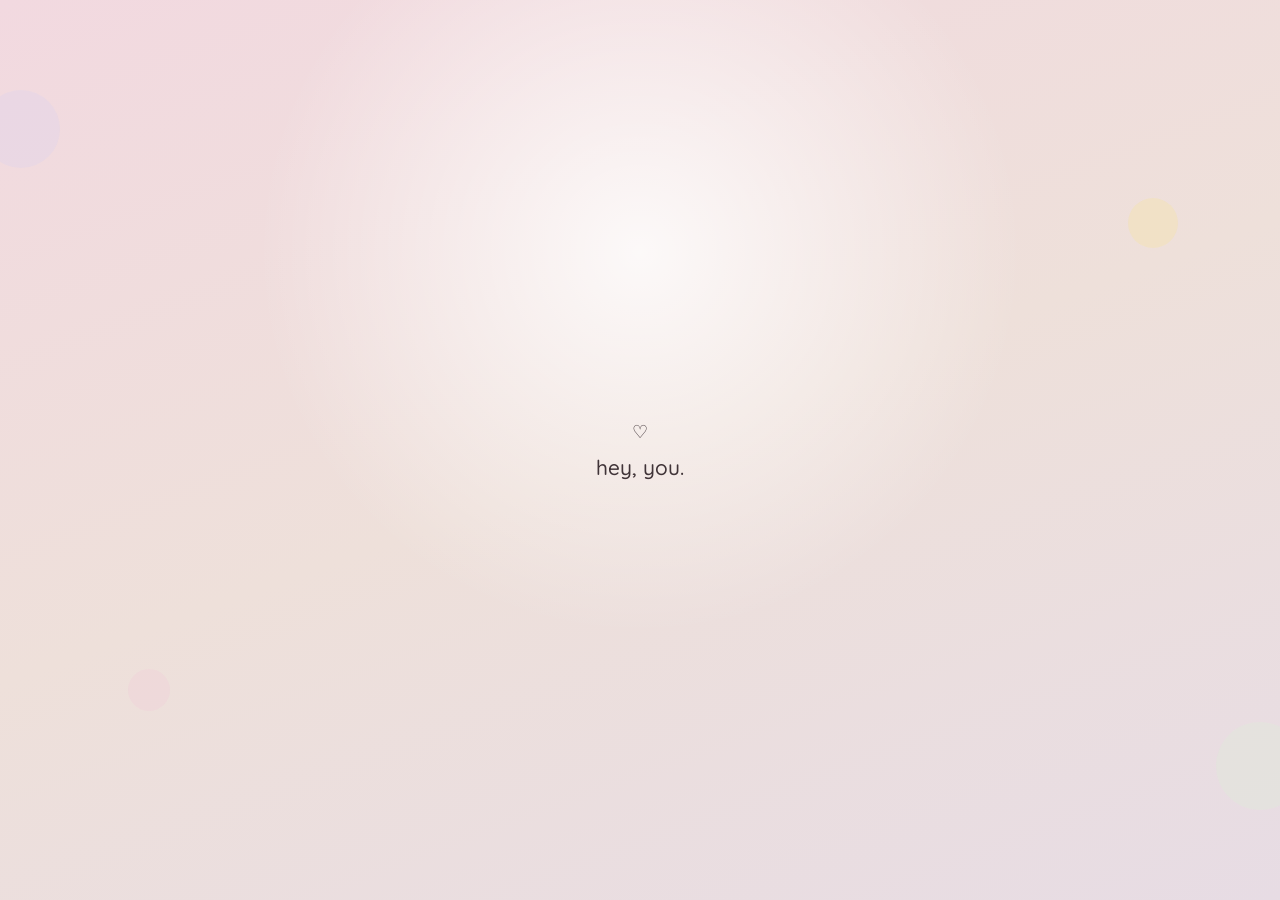
==== commit f7123924: "Update index.html" ====
--- a/index.html
+++ b/index.html
@@ -2463,45 +2463,40 @@
           </div>
 
 
-
-          <div
-            class="letter-copy"
-          >
-
-
-            <p
-              class="letter-paragraph"
-            >
-              [paragraph one goes here.]
-            </p>
-
-
-
-            <p
-              class="letter-paragraph"
-            >
-              [paragraph two goes here.]
-            </p>
-
-
-
-            <p
-              class="letter-paragraph"
-            >
-              [paragraph three goes here.]
-            </p>
-
-
-
-            <p
-              class="letter-paragraph"
-            >
-              [paragraph four goes here.]
-            </p>
-
-
-          </div>
-
+ <div class="letter-copy">
+
+  <p class="letter-paragraph">
+    i've been thinking about this for a while actually.
+    i know we haven't really spent that much time together lately.
+    i know i've been busy with my own stuff too.
+  </p>
+
+  <p class="letter-paragraph">
+    sometimes i feel bad about that.
+    not because i don't want to be with you,
+    i just feel like i'm in this phase where i'm trying to fix and build a lot of things in my own life.
+  </p>
+
+  <p class="letter-paragraph">
+    i know i'm not exactly in the phase where i can give you a lot right now.
+    and sometimes i genuinely feel bad about that.
+    but i don't want you to ever think that means i don't care.
+  </p>
+
+  <p class="letter-paragraph">
+    but i do try to love you in my own way.
+    maybe you don't always notice it,
+    maybe i'm also just bad at showing it wkwk.
+    but yeah. i'm trying.
+  </p>
+
+  <p class="letter-paragraph">
+    i guess this website is one of those things too.
+    i just wanted to make something for you.
+    yaaa namanya juga ikhtiar wkwkwk.
+  </p>
+
+</div>
 
 
           <button
@@ -2520,7 +2515,6 @@
 
 
     </section>
-
 
 
     <!-- =========================================================
--- a/style.css
+++ b/style.css
@@ -1,38 +1,28 @@
 /* =========================================================
-   ROOT / DESIGN TOKENS
+   01. DESIGN TOKENS
 ========================================================= */
 
 :root {
-  --cream: #fff8f3;
+  --cream: #fff9f4;
   --cream-2: #f8eee8;
-  --cream-3: #f3e7df;
-
-  --pink: #efcfd8;
+  --cream-3: #f2e4dd;
+
+  --pink: #efccd7;
   --pink-soft: #f7e3e9;
-  --pink-deep: #d996a9;
-
-  --lilac: #ddd4f0;
-  --mint: #dcebdd;
-  --yellow: #f4e4a7;
+  --pink-deep: #d89aaa;
+
+  --lilac: #ddd2ea;
+  --mint: #dce9d8;
+  --yellow: #f3e2a6;
 
   --maroon: #7c3f4c;
 
-  --text: #413538;
-  --text-soft: #75686b;
-  --text-faint: #9a8d90;
-
-  --border: rgba(65, 53, 56, 0.16);
-  --border-strong: rgba(65, 53, 56, 0.3);
-
-  --shadow-soft:
-    0 14px 40px rgba(79, 57, 62, 0.12);
-
-  --shadow-card:
-    0 10px 30px rgba(79, 57, 62, 0.16);
-
-  --radius-small: 10px;
-  --radius-medium: 18px;
-  --radius-large: 28px;
+  --text: #403438;
+  --text-soft: #73666a;
+  --text-faint: #9a8c90;
+
+  --line: rgba(64, 52, 56, 0.14);
+  --line-strong: rgba(64, 52, 56, 0.24);
 
   --font-body: "Quicksand", sans-serif;
   --font-cute: "Baloo 2", sans-serif;
@@ -43,11 +33,16 @@
 
   --ease-bounce:
     cubic-bezier(0.34, 1.56, 0.64, 1);
-}
-
-
-/* =========================================================
-   RESET
+
+  --shadow-popup:
+    0 18px 55px rgba(56, 39, 44, 0.17);
+
+  --world-max-width: 480px;
+}
+
+
+/* =========================================================
+   02. RESET
 ========================================================= */
 
 * {
@@ -57,15 +52,21 @@
 }
 
 html {
+  width: 100%;
+
+  background: #d8cac6;
+
   scroll-behavior: smooth;
-  background: var(--cream-2);
 }
 
 body {
+  width: 100%;
   min-height: 100%;
+
   overflow-x: hidden;
 
-  background: var(--cream-2);
+  background: #d8cac6;
+
   color: var(--text);
 
   font-family: var(--font-body);
@@ -88,6 +89,7 @@
 
 button {
   border: 0;
+
   background: none;
   color: inherit;
 
@@ -99,65 +101,70 @@
 img,
 video {
   display: block;
+
   max-width: 100%;
 }
 
 button:focus-visible {
-  outline: 3px solid rgba(124, 63, 76, 0.28);
-  outline-offset: 4px;
-}
-
-
-/* =========================================================
-   COMMON
-========================================================= */
+  outline: 2px solid rgba(124, 63, 76, 0.38);
+  outline-offset: 3px;
+}
+
+
+/* =========================================================
+   03. COMMON
+========================================================= */
+
+.app {
+  width: 100%;
+}
 
 .pixel-label {
   display: inline-block;
 
   font-family: var(--font-pixel);
-  font-size: 0.68rem;
+  font-size: 0.62rem;
   font-weight: 600;
-  letter-spacing: 0.08em;
+
+  letter-spacing: 0.07em;
   text-transform: uppercase;
 
   color: var(--text-soft);
 }
 
 .soft-button {
-  min-height: 44px;
-
-  padding: 10px 19px;
-
-  border: 1px solid var(--border-strong);
+  min-height: 42px;
+
+  display: inline-flex;
+  align-items: center;
+  justify-content: center;
+
+  padding: 9px 17px;
+
+  border: 1px solid var(--line-strong);
   border-radius: 999px;
 
-  background: rgba(255, 248, 243, 0.92);
+  background: rgba(255, 249, 244, 0.95);
 
   color: var(--text);
 
-  font-family: var(--font-body);
-  font-size: 0.83rem;
+  font-size: 0.79rem;
   font-weight: 700;
 
   box-shadow:
-    0 5px 0 rgba(65, 53, 56, 0.12);
-
-  transition:
-    transform 0.3s var(--ease-soft),
-    box-shadow 0.3s var(--ease-soft),
-    background 0.3s ease;
-}
-
-.soft-button:hover {
-  background: #fff;
+    0 3px 0 rgba(64, 52, 56, 0.11);
+
+  transition:
+    transform 0.25s var(--ease-soft),
+    box-shadow 0.25s ease,
+    background 0.25s ease;
 }
 
 .soft-button:active {
-  transform: translateY(3px);
+  transform: translateY(2px);
 
   box-shadow:
-    0 2px 0 rgba(65, 53, 56, 0.1);
+    0 1px 0 rgba(64, 52, 56, 0.09);
 }
 
 .secondary-action {
@@ -167,42 +174,25 @@
 .tiny-close {
   flex: 0 0 auto;
 
+  width: 34px;
+  height: 34px;
+
   display: grid;
   place-items: center;
 
-  width: 34px;
-  height: 34px;
-
-  border: 1px solid var(--border);
+  border: 1px solid var(--line);
   border-radius: 50%;
 
-  background: rgba(255, 255, 255, 0.58);
+  background: rgba(255, 255, 255, 0.55);
 
   color: var(--text-soft);
 
-  font-size: 1.2rem;
-
-  transition:
-    transform 0.3s var(--ease-soft),
-    background 0.3s ease;
-}
-
-.tiny-close:active {
-  transform: scale(0.9);
-}
-
-
-/* =========================================================
-   APP
-========================================================= */
-
-.app {
-  width: 100%;
-}
-
-
-/* =========================================================
-   PROLOGUE
+  font-size: 1.05rem;
+}
+
+
+/* =========================================================
+   04. PROLOGUE
 ========================================================= */
 
 .prologue {
@@ -210,25 +200,26 @@
   inset: 0;
   z-index: 10000;
 
+  min-height: 100svh;
+
   display: grid;
   place-items: center;
 
-  min-height: 100svh;
   padding: 28px;
 
   overflow: hidden;
 
   background:
     radial-gradient(
-      circle at 50% 30%,
-      rgba(255, 255, 255, 0.88),
+      circle at 50% 28%,
+      rgba(255, 255, 255, 0.82),
       transparent 42%
     ),
     linear-gradient(
       160deg,
-      #f4dce3 0%,
-      #f0e1dc 48%,
-      #eadfe6 100%
+      #f2d9e0 0%,
+      #eee0da 50%,
+      #e7dce4 100%
     );
 
   transition:
@@ -239,6 +230,7 @@
 .prologue.is-hidden {
   opacity: 0;
   visibility: hidden;
+
   pointer-events: none;
 }
 
@@ -254,27 +246,25 @@
 
   border-radius: 50%;
 
-  opacity: 0.45;
-
-  filter: blur(0.2px);
+  opacity: 0.38;
 
   animation:
     floatingShape 8s ease-in-out infinite;
 }
 
 .shape-one {
-  width: 80px;
-  height: 80px;
+  width: 78px;
+  height: 78px;
 
   top: 10%;
-  left: -20px;
+  left: -18px;
 
   background: var(--lilac);
 }
 
 .shape-two {
-  width: 55px;
-  height: 55px;
+  width: 50px;
+  height: 50px;
 
   top: 22%;
   right: 8%;
@@ -285,11 +275,11 @@
 }
 
 .shape-three {
-  width: 90px;
-  height: 90px;
-
-  bottom: 11%;
+  width: 88px;
+  height: 88px;
+
   right: -24px;
+  bottom: 10%;
 
   background: var(--mint);
 
@@ -297,11 +287,11 @@
 }
 
 .shape-four {
-  width: 44px;
-  height: 44px;
-
+  width: 42px;
+  height: 42px;
+
+  left: 10%;
   bottom: 21%;
-  left: 9%;
 
   background: var(--pink);
 
@@ -311,11 +301,11 @@
 @keyframes floatingShape {
   0%,
   100% {
-    transform: translateY(0) rotate(0);
+    transform: translateY(0);
   }
 
   50% {
-    transform: translateY(-12px) rotate(4deg);
+    transform: translateY(-11px);
   }
 }
 
@@ -323,7 +313,7 @@
   position: relative;
   z-index: 2;
 
-  width: min(100%, 420px);
+  width: min(100%, 410px);
   min-height: 230px;
 
   display: grid;
@@ -339,28 +329,31 @@
 
   opacity: 0;
 
-  transform: translateY(10px);
+  transform: translateY(9px);
 
   pointer-events: none;
 
   transition:
-    opacity 1s ease,
-    transform 1s var(--ease-soft);
+    opacity 0.9s ease,
+    transform 0.9s var(--ease-soft);
 }
 
 .prologue-beat.is-active {
   opacity: 1;
+
   transform: translateY(0);
 }
 
 .prologue-beat p {
-  font-size: clamp(1.1rem, 4vw, 1.35rem);
+  font-size: clamp(1.05rem, 4vw, 1.3rem);
 }
 
 .prologue-beat h1 {
   font-family: var(--font-cute);
-  font-size: clamp(2.5rem, 10vw, 4rem);
+
+  font-size: clamp(2.45rem, 10vw, 3.8rem);
   font-weight: 600;
+
   line-height: 0.96;
   letter-spacing: -0.04em;
 }
@@ -368,42 +361,44 @@
 .tiny-heart {
   display: block;
 
-  margin-bottom: 12px;
-
-  font-size: 1.2rem;
+  margin-bottom: 11px;
+
+  font-size: 1.15rem;
 
   animation:
-    tinyHeart 2.8s ease-in-out infinite;
-}
-
-@keyframes tinyHeart {
+    heartIdle 2.7s ease-in-out infinite;
+}
+
+@keyframes heartIdle {
   0%,
   100% {
     transform: scale(1);
   }
 
   50% {
-    transform: scale(1.12);
+    transform: scale(1.1);
   }
 }
 
 .prologue-start {
   position: absolute;
-  bottom: -30px;
+
+  bottom: -28px;
 
   opacity: 0;
 
-  transform: translateY(10px);
+  transform: translateY(9px);
 
   pointer-events: none;
 
   transition:
-    opacity 0.8s ease,
-    transform 0.8s var(--ease-soft);
+    opacity 0.75s ease,
+    transform 0.75s var(--ease-soft);
 }
 
 .prologue-start.is-visible {
   opacity: 1;
+
   transform: translateY(0);
 
   pointer-events: auto;
@@ -411,36 +406,36 @@
 
 
 /* =========================================================
-   GAME
+   05. GAME / WORLD VIEWPORT
 ========================================================= */
 
 .game {
   width: 100%;
 }
 
-
-/* =========================================================
-   WORLD
-========================================================= */
-
 .world-section {
   width: 100%;
+  min-height: 100dvh;
 
   display: flex;
   justify-content: center;
-
-  background: #dfd0cb;
+  align-items: flex-start;
+
+  overflow: hidden;
+
+  background: #d8cac6;
 }
 
 .world {
   position: relative;
 
-  width: min(100vw, 480px);
-  aspect-ratio: 9 / 16;
+  width: 100%;
+  height: 100dvh;
+  max-width: var(--world-max-width);
 
   overflow: hidden;
 
-  background: #dfd0cb;
+  background: #d7c5be;
 }
 
 .world-background {
@@ -451,20 +446,21 @@
   height: 100%;
 
   object-fit: cover;
-
+  object-position: center center;
+
+  pointer-events: none;
   user-select: none;
-  pointer-events: none;
-}
-
-
-/* =========================================================
-   DECORATIVE WORLD EFFECTS
+}
+
+
+/* =========================================================
+   06. AMBIENT WORLD
 ========================================================= */
 
 .world-decoration-layer {
   position: absolute;
   inset: 0;
-  z-index: 8;
+  z-index: 5;
 
   pointer-events: none;
 }
@@ -474,83 +470,76 @@
 
   opacity: 0;
 
-  color: rgba(255, 249, 215, 0.9);
-
-  transition:
-    opacity 1.2s ease,
-    transform 1.2s var(--ease-soft);
+  color: rgba(255, 246, 201, 0.88);
+
+  transition:
+    opacity 1s ease;
 }
 
 .world.world-stage-two .world-sparkle {
-  opacity: 0.7;
+  opacity: 0.65;
+
+  animation:
+    worldSparkle 3.5s ease-in-out infinite;
 }
 
 .world-sparkle-1 {
-  top: 26%;
-  left: 36%;
+  top: 28%;
+  left: 33%;
 }
 
 .world-sparkle-2 {
   top: 43%;
   right: 16%;
+
+  animation-delay: -0.8s !important;
 }
 
 .world-sparkle-3 {
-  top: 58%;
-  left: 18%;
+  top: 62%;
+  left: 13%;
+
+  animation-delay: -1.7s !important;
 }
 
 .world-sparkle-4 {
-  top: 19%;
-  right: 31%;
-}
-
-.world.world-stage-two .world-sparkle {
-  animation:
-    softSparkle 3.3s ease-in-out infinite;
-}
-
-.world-sparkle-2 {
-  animation-delay: -0.8s !important;
-}
-
-.world-sparkle-3 {
-  animation-delay: -1.5s !important;
-}
-
-.world-sparkle-4 {
-  animation-delay: -2.2s !important;
-}
-
-@keyframes softSparkle {
+  top: 20%;
+  right: 29%;
+
+  animation-delay: -2.4s !important;
+}
+
+@keyframes worldSparkle {
   0%,
   100% {
-    opacity: 0.25;
-    transform: scale(0.9);
+    opacity: 0.22;
+    transform: scale(0.85);
   }
 
   50% {
-    opacity: 0.85;
-    transform: scale(1.15);
-  }
-}
-
-
-/* =========================================================
-   QUEST HUD
+    opacity: 0.75;
+    transform: scale(1.12);
+  }
+}
+
+
+/* =========================================================
+   07. QUEST HUD
 ========================================================= */
 
 .quest-hud {
   position: absolute;
-  top: 1.8%;
+
+  top: max(1.4%, env(safe-area-inset-top));
   left: 50%;
-  z-index: 80;
-
-  width: 90%;
+  z-index: 100;
+
+  width: 91%;
 
   display: flex;
   align-items: flex-start;
   justify-content: space-between;
+
   gap: 10px;
 
   transform: translateX(-50%);
@@ -559,96 +548,107 @@
 }
 
 .quest-info {
-  max-width: 72%;
-
-  padding: 8px 11px 9px;
-
-  border: 1px solid var(--border);
-  border-radius: 13px;
-
-  background: rgba(255, 248, 243, 0.76);
-
-  backdrop-filter: blur(8px);
+  max-width: 64%;
+
+  padding: 6px 8px 7px;
+
+  border: 0;
+  border-radius: 9px;
+
+  background: rgba(255, 249, 244, 0.58);
+
+  backdrop-filter: blur(5px);
+  -webkit-backdrop-filter: blur(5px);
 
   box-shadow:
-    0 7px 20px rgba(75, 55, 60, 0.07);
+    0 2px 8px rgba(50, 36, 40, 0.05);
+}
+
+.quest-info .pixel-label {
+  font-size: 0.49rem;
 }
 
 .quest-title {
-  margin-top: 3px;
-
-  font-size: 0.68rem;
+  margin-top: 2px;
+
+  font-size: 0.59rem;
   font-weight: 600;
-  line-height: 1.25;
+
+  line-height: 1.22;
 }
 
 .quest-dots {
   display: flex;
-  gap: 5px;
-
-  margin-top: 7px;
+
+  gap: 4px;
+
+  margin-top: 6px;
 }
 
 .quest-dots span {
-  width: 7px;
-  height: 7px;
-
-  border: 1px solid rgba(65, 53, 56, 0.24);
+  width: 6px;
+  height: 6px;
+
+  border: 1px solid rgba(64, 52, 56, 0.25);
   border-radius: 50%;
 
-  background: rgba(255, 255, 255, 0.35);
-
-  transition:
-    background 0.6s ease,
-    transform 0.6s var(--ease-bounce);
+  background: rgba(255, 255, 255, 0.3);
+
+  transition:
+    background 0.45s ease,
+    transform 0.45s var(--ease-bounce);
 }
 
 .quest-dots span.is-found {
   background: var(--maroon);
 
-  transform: scale(1.15);
+  transform: scale(1.13);
 }
 
 .quest-number {
-  padding: 8px 10px;
-
-  border: 1px solid var(--border);
-  border-radius: 12px;
-
-  background: rgba(255, 248, 243, 0.78);
-
-  backdrop-filter: blur(8px);
+  padding: 5px 7px;
+
+  border-radius: 7px;
+
+  background: rgba(255, 249, 244, 0.62);
+
+  backdrop-filter: blur(4px);
+  -webkit-backdrop-filter: blur(4px);
 
   font-family: var(--font-pixel);
-  font-size: 0.8rem;
-}
-
-
-/* =========================================================
-   WORLD TIP
+  font-size: 0.62rem;
+
+  box-shadow:
+    0 2px 8px rgba(50, 36, 40, 0.04);
+}
+
+
+/* =========================================================
+   08. WORLD TIP
 ========================================================= */
 
 .world-tip {
   position: absolute;
-  top: 9%;
+
+  top: 8.2%;
   left: 50%;
-  z-index: 75;
-
-  width: 70%;
+  z-index: 90;
+
+  width: 52%;
 
   opacity: 0;
 
   transform:
     translateX(-50%)
-    translateY(5px);
+    translateY(4px);
 
   text-align: center;
 
   pointer-events: none;
 
   transition:
-    opacity 1.1s ease,
-    transform 1.1s var(--ease-soft);
+    opacity 1s ease,
+    transform 1s var(--ease-soft);
 }
 
 .world-tip.is-visible {
@@ -660,32 +660,48 @@
 }
 
 .world-tip p {
-  font-size: 0.62rem;
+  color: rgba(64, 52, 56, 0.67);
+
+  font-size: 0.55rem;
   font-weight: 600;
-  line-height: 1.35;
-
-  color: rgba(65, 53, 56, 0.62);
-}
-
-
-/* =========================================================
-   WORLD OBJECTS
+
+  line-height: 1.3;
+
+  text-shadow:
+    0 1px 5px rgba(255, 249, 244, 0.8);
+}
+
+
+/* =========================================================
+   09. WORLD OBJECT BASE
+
+   IMPORTANT:
+   image = visual size
+   .object-hitbox = tap area
 ========================================================= */
 
 .world-object {
   position: absolute;
-  z-index: 25;
-
-  min-width: 44px;
-  min-height: 44px;
-
-  transition:
-    transform 0.45s var(--ease-soft),
-    filter 0.45s ease,
-    opacity 0.45s ease;
-}
-
-.world-object img {
+
+  display: block;
+
+  min-width: 1px;
+  min-height: 1px;
+
+  overflow: visible;
+
+  transform-origin: center bottom;
+
+  transition:
+    transform 0.3s var(--ease-soft),
+    opacity 0.35s ease,
+    filter 0.35s ease;
+}
+
+.world-object > img {
+  position: relative;
+  z-index: 2;
+
   width: 100%;
   height: auto;
 
@@ -693,175 +709,288 @@
 
   pointer-events: none;
   user-select: none;
+
+  filter:
+    drop-shadow(
+      0 3px 2px rgba(58, 41, 44, 0.11)
+    );
 }
 
 .world-object:active {
-  transform: scale(0.94);
-}
-
-.world-object.is-found img {
+  transform: scale(0.975);
+}
+
+.object-hitbox {
+  position: absolute;
+
+  inset: -10px;
+  z-index: 1;
+
+  border-radius: 18px;
+}
+
+
+/* =========================================================
+   10. FINAL WORLD COMPOSITION
+
+   Reference hierarchy:
+   snack shelf      photobox      window
+                                cat
+   tumbler/keychain              gacha
+              Vino
+                           mailbox
+                       Gacoan
+========================================================= */
+
+
+/* ---------------------------------------------------------
+   SNACK SHELF
+   LARGE BACKGROUND PROP — UPPER LEFT
+--------------------------------------------------------- */
+
+.object-snacks {
+  width: 38%;
+
+  left: -1%;
+  top: 17%;
+
+  z-index: 16;
+}
+
+
+/* ---------------------------------------------------------
+   PHOTOBOX
+   LARGE ARCHITECTURAL PROP — UPPER CENTER
+--------------------------------------------------------- */
+
+.object-photobox {
+  width: 34%;
+
+  left: 31%;
+  top: 13.5%;
+
+  z-index: 17;
+}
+
+
+/* ---------------------------------------------------------
+   WINDOW
+   RIGHT WALL — ABOVE CAT
+--------------------------------------------------------- */
+
+.object-window {
+  width: 38%;
+
+  right: -2%;
+  top: 13%;
+
+  z-index: 12;
+}
+
+
+/* ---------------------------------------------------------
+   CAT
+   SITS UNDER WINDOW / ON RIGHT FURNITURE
+--------------------------------------------------------- */
+
+.object-cat {
+  width: 25%;
+
+  right: 6%;
+  top: 29.5%;
+
+  z-index: 23;
+
+  animation:
+    catIdle 4.5s ease-in-out infinite;
+}
+
+@keyframes catIdle {
+  0%,
+  100% {
+    translate: 0 0;
+  }
+
+  50% {
+    translate: 0 -2px;
+  }
+}
+
+
+/* ---------------------------------------------------------
+   TUMBLER
+   SMALL PROP ON LEFT SURFACE
+--------------------------------------------------------- */
+
+.object-tumbler {
+  width: 18%;
+
+  left: 4.5%;
+  top: 34.5%;
+
+  z-index: 27;
+}
+
+.object-tumbler .object-hitbox {
+  inset: -15px;
+}
+
+
+/* ---------------------------------------------------------
+   KEYCHAIN
+   SMALL COLLECTIBLE / HANGING LEFT
+--------------------------------------------------------- */
+
+.object-keychain {
+  width: 19%;
+
+  left: 11%;
+  top: 43%;
+
+  z-index: 28;
+}
+
+.object-keychain .object-hitbox {
+  inset: -16px;
+}
+
+
+/* ---------------------------------------------------------
+   GACHA
+   LARGE FLOOR-STANDING MIDGROUND
+--------------------------------------------------------- */
+
+.object-gacha {
+  width: 27%;
+
+  right: 6%;
+  top: 37%;
+
+  z-index: 26;
+}
+
+
+/* ---------------------------------------------------------
+   VINO
+   HERO FOREGROUND OBJECT
+--------------------------------------------------------- */
+
+.object-vino {
+  width: 54%;
+
+  left: 8%;
+  top: 45%;
+
+  z-index: 31;
+}
+
+.object-vino > img {
   filter:
-    saturate(0.85)
-    brightness(1.02);
-}
-
-
-/* =========================================================
-   FOUND CHECK
+    drop-shadow(
+      0 5px 3px rgba(49, 35, 39, 0.14)
+    );
+}
+
+
+/* ---------------------------------------------------------
+   MAILBOX
+   RIGHT / ENTRANCE / FENCE AREA
+--------------------------------------------------------- */
+
+.object-mailbox {
+  width: 22%;
+
+  right: 2%;
+  top: 53%;
+
+  z-index: 29;
+}
+
+
+/* ---------------------------------------------------------
+   GACOAN
+   FOREGROUND SURFACE / TABLE AREA
+
+   Kept lower than Vino to create depth.
+--------------------------------------------------------- */
+
+.object-gacoan {
+  width: 38%;
+
+  right: 4%;
+  top: 65%;
+
+  z-index: 35;
+}
+
+.object-gacoan > img {
+  filter:
+    drop-shadow(
+      0 4px 3px rgba(49, 35, 39, 0.12)
+    );
+}
+
+
+/* =========================================================
+   11. FOUND STATE
 ========================================================= */
 
 .found-check {
   position: absolute;
-  top: -4px;
-  right: -4px;
+
+  top: -3px;
+  right: -3px;
+  z-index: 10;
+
+  width: 18px;
+  height: 18px;
 
   display: grid;
   place-items: center;
 
-  width: 21px;
-  height: 21px;
-
   opacity: 0;
 
   transform: scale(0.7);
 
-  border: 1px solid var(--border-strong);
   border-radius: 50%;
 
-  background: #fffaf6;
+  background: rgba(255, 249, 244, 0.86);
 
   color: var(--maroon);
 
-  font-size: 0.67rem;
+  font-size: 0.57rem;
   font-weight: 800;
 
-  box-shadow:
-    0 5px 12px rgba(65, 53, 56, 0.12);
-
-  transition:
-    opacity 0.5s ease,
-    transform 0.5s var(--ease-bounce);
+  pointer-events: none;
+
+  transition:
+    opacity 0.4s ease,
+    transform 0.4s var(--ease-bounce);
 }
 
 .world-object.is-found .found-check {
   opacity: 1;
+
   transform: scale(1);
 }
 
 
 /* =========================================================
-   OBJECT POSITIONS — TUNED FROM MOBILE SS
-========================================================= */
-
-/* Window */
-.object-window {
-  width: 24%;
-  left: 6%;
-  top: 13%;
-  z-index: 13;
-}
-
-/* Photobox */
-.object-photobox {
-  width: 19%;
-  left: 36%;
-  top: 22%;
-  z-index: 20;
-}
-
-/* Snack shelf */
-.object-snacks {
-  width: 22%;
-  left: 4%;
-  top: 31%;
-  z-index: 18;
-}
-
-/* Tumbler */
-.object-tumbler {
-  width: 10%;
-  left: 7%;
-  top: 43%;
-  z-index: 22;
-}
-
-/* Keychain */
-.object-keychain {
-  width: 11%;
-  left: 23%;
-  top: 39%;
-  z-index: 23;
-}
-
-/* Cat */
-.object-cat {
-  width: 14%;
-  right: 17%;
-  top: 29%;
-  z-index: 21;
-
-  animation:
-    catWorldIdle 4.2s ease-in-out infinite;
-}
-
-/* Gacoan */
-.object-gacoan {
-  width: 18%;
-  right: 9%;
-  top: 58%;
-  z-index: 20;
-}
-
-/* Vino */
-.object-vino {
-  width: 32%;
-  left: 8%;
-  bottom: 10%;
-  z-index: 24;
-}
-
-/* Gacha */
-.object-gacha {
-  width: 16%;
-  right: 6%;
-  top: 39%;
-  z-index: 22;
-}
-
-/* Mailbox */
-.object-mailbox {
-  width: 12%;
-  right: 5%;
-  bottom: 15%;
-  z-index: 23;
-}
-
-@keyframes catWorldIdle {
-  0%,
-  100% {
-    transform: translateY(0);
-  }
-
-  50% {
-    transform: translateY(-3px);
-  }
-}
-
-
-/* =========================================================
-   PHOTOBOX SPARKLE
+   12. PHOTOBOX HIGHLIGHT
 ========================================================= */
 
 .object-sparkle {
   position: absolute;
-  top: -3px;
-  left: -2px;
+
+  top: 2%;
+  left: 7%;
+  z-index: 8;
 
   opacity: 0;
 
-  color: #fff2b9;
-
-  font-size: 1rem;
+  color: #fff3b7;
+
+  font-size: 0.85rem;
 
   pointer-events: none;
 }
@@ -870,117 +999,122 @@
   opacity: 1;
 
   animation:
-    photoboxSparkle 2s ease-in-out infinite;
+    photoboxSparkle 2.1s ease-in-out infinite;
 }
 
 @keyframes photoboxSparkle {
   0%,
   100% {
-    transform: scale(0.8) rotate(0deg);
     opacity: 0.35;
+    transform: scale(0.85);
   }
 
   50% {
-    transform: scale(1.2) rotate(12deg);
     opacity: 1;
-  }
-}
-
-
-/* =========================================================
-   GACHA MARKER
-========================================================= */
+    transform: scale(1.15);
+  }
+}
+
+
+/* =========================================================
+   13. GACHA STATE
+========================================================= */
+
+.object-gacha.is-dormant {
+  opacity: 0.86;
+}
 
 .bonus-marker {
   position: absolute;
-  top: -7px;
-  right: -5px;
+
+  top: 2px;
+  right: 1px;
+  z-index: 9;
+
+  width: 18px;
+  height: 18px;
 
   display: grid;
   place-items: center;
 
-  width: 23px;
-  height: 23px;
-
   opacity: 0;
 
-  transform: scale(0.4);
+  transform: scale(0.5);
 
   border-radius: 50%;
 
-  background: var(--yellow);
+  background: rgba(245, 226, 159, 0.9);
 
   color: var(--text);
 
   font-family: var(--font-pixel);
-  font-size: 0.85rem;
+  font-size: 0.62rem;
   font-weight: 700;
 
-  box-shadow:
-    0 5px 13px rgba(65, 53, 56, 0.16);
-
-  transition:
-    opacity 0.6s ease,
-    transform 0.6s var(--ease-bounce);
+  pointer-events: none;
+
+  transition:
+    opacity 0.5s ease,
+    transform 0.5s var(--ease-bounce);
 }
 
 .object-gacha.is-unlocked .bonus-marker {
   opacity: 1;
+
   transform: scale(1);
 
   animation:
-    bonusMarker 2.1s ease-in-out infinite;
-}
-
-@keyframes bonusMarker {
+    markerBounce 2s ease-in-out infinite;
+}
+
+@keyframes markerBounce {
   0%,
   100% {
-    transform: translateY(0);
+    translate: 0 0;
   }
 
   50% {
-    transform: translateY(-4px);
-  }
-}
-
-.object-gacha.is-dormant {
-  opacity: 0.72;
-}
-
-
-/* =========================================================
-   MAILBOX STATES
+    translate: 0 -3px;
+  }
+}
+
+
+/* =========================================================
+   14. MAILBOX STATE
 ========================================================= */
 
 .mailbox-lock {
   position: absolute;
-  top: -5px;
-  right: -3px;
+
+  top: 2px;
+  right: 2px;
+  z-index: 10;
+
+  width: 18px;
+  height: 18px;
 
   display: grid;
   place-items: center;
 
-  width: 24px;
-  height: 24px;
-
   border-radius: 50%;
 
-  background: rgba(255, 248, 243, 0.95);
-
-  font-size: 0.75rem;
-
-  box-shadow:
-    0 5px 12px rgba(65, 53, 56, 0.15);
+  background: rgba(255, 249, 244, 0.74);
+
+  color: var(--maroon);
+
+  font-size: 0.55rem;
+
+  pointer-events: none;
 }
 
 .object-mailbox.is-reacting {
   animation:
-    mailboxReact 3.3s ease-in-out infinite;
+    mailboxReact 3.1s ease-in-out infinite;
 }
 
 .object-mailbox.is-unlocked {
   animation:
-    mailboxUnlocked 1.8s ease-in-out infinite;
+    mailboxUnlocked 1.85s ease-in-out infinite;
 }
 
 .object-mailbox.is-unlocked .mailbox-lock {
@@ -989,89 +1123,92 @@
 
 @keyframes mailboxReact {
   0%,
-  85%,
+  86%,
   100% {
-    transform: translateX(0);
+    translate: 0 0;
   }
 
   90% {
-    transform: translateX(-2px);
-  }
-
-  95% {
-    transform: translateX(2px);
+    translate: -2px 0;
+  }
+
+  94% {
+    translate: 2px 0;
   }
 }
 
 @keyframes mailboxUnlocked {
   0%,
   100% {
-    transform: translateY(0) scale(1);
+    translate: 0 0;
   }
 
   50% {
-    transform: translateY(-5px) scale(1.03);
-  }
-}
-
-
-/* =========================================================
-   BOTTOM HUD
+    translate: 0 -4px;
+  }
+}
+
+
+/* =========================================================
+   15. BOTTOM HUD
 ========================================================= */
 
 .bottom-hud {
   position: absolute;
+
   left: 50%;
-  bottom: 1.4%;
-  z-index: 85;
-
-  width: 92%;
+  bottom:
+    max(
+      1.3%,
+      calc(env(safe-area-inset-bottom) + 4px)
+    );
+
+  z-index: 100;
+
+  width: 90%;
 
   display: flex;
   align-items: center;
-  gap: 6px;
+  justify-content: space-between;
 
   transform: translateX(-50%);
-}
-
-.hud-chip,
-.music-toggle {
-  border: 1px solid var(--border);
-
-  background: rgba(255, 248, 243, 0.8);
-
-  backdrop-filter: blur(8px);
-
-  box-shadow:
-    0 7px 20px rgba(75, 55, 60, 0.08);
+
+  pointer-events: none;
 }
 
 .hud-chip {
-  min-height: 33px;
-
-  display: flex;
-  align-items: center;
-  gap: 6px;
-
-  padding: 6px 9px;
-
-  border-radius: 999px;
+  min-height: 0;
+
+  padding: 4px 7px;
+
+  border-radius: 7px;
+
+  background: rgba(255, 249, 244, 0.49);
+
+  backdrop-filter: blur(4px);
+  -webkit-backdrop-filter: blur(4px);
+
+  color: rgba(64, 52, 56, 0.82);
 
   font-family: var(--font-pixel);
-  font-size: 0.58rem;
+  font-size: 0.49rem;
+
+  box-shadow: none;
+
+  pointer-events: none;
 }
 
 .hud-chip strong {
-  font-size: 0.64rem;
+  margin-left: 3px;
+
+  font-size: 0.56rem;
 }
 
 .hud-chip-bonus {
-  margin-right: auto;
-
   opacity: 0.55;
 
   transition:
-    opacity 0.6s ease;
+    opacity 0.5s ease;
 }
 
 .hud-chip-bonus.is-active {
@@ -1079,27 +1216,37 @@
 }
 
 .music-toggle {
-  width: 36px;
-  height: 36px;
+  width: 32px;
+  height: 32px;
 
   display: grid;
   place-items: center;
 
   border-radius: 50%;
 
-  font-size: 0.9rem;
-
-  transition:
-    transform 0.35s var(--ease-soft);
+  background: rgba(255, 249, 244, 0.55);
+
+  backdrop-filter: blur(4px);
+  -webkit-backdrop-filter: blur(4px);
+
+  color: var(--text);
+
+  font-size: 0.74rem;
+
+  pointer-events: auto;
+
+  transition:
+    transform 0.25s var(--ease-soft),
+    background 0.25s ease;
 }
 
 .music-toggle:active {
-  transform: scale(0.9);
-}
-
-
-/* =========================================================
-   OVERLAY BASE
+  transform: scale(0.92);
+}
+
+
+/* =========================================================
+   16. OVERLAY SYSTEM
 ========================================================= */
 
 .overlay {
@@ -1114,16 +1261,18 @@
 
   opacity: 0;
   visibility: hidden;
+
   pointer-events: none;
 
   transition:
-    opacity 0.55s ease,
-    visibility 0.55s ease;
+    opacity 0.5s ease,
+    visibility 0.5s ease;
 }
 
 .overlay.is-open {
   opacity: 1;
   visibility: visible;
+
   pointer-events: auto;
 }
 
@@ -1134,302 +1283,295 @@
   width: 100%;
   height: 100%;
 
-  background: rgba(46, 36, 39, 0.47);
+  background: rgba(47, 36, 40, 0.42);
 
   backdrop-filter: blur(7px);
-
-  cursor: default;
-}
-
-
-/* =========================================================
-   GENERIC ITEM CARD
+  -webkit-backdrop-filter: blur(7px);
+}
+
+
+/* =========================================================
+   17. GENERIC ITEM POPUP
 ========================================================= */
 
 .item-card {
   position: relative;
   z-index: 2;
 
-  width: min(90vw, 340px);
-
-  padding: 18px;
-
-  border: 1px solid var(--border-strong);
-  border-radius: 22px;
-
-  background:
-    linear-gradient(
-      165deg,
-      rgba(255, 253, 250, 0.98),
-      rgba(250, 239, 233, 0.98)
-    );
-
-  box-shadow: var(--shadow-card);
+  width: min(89vw, 330px);
+
+  padding: 17px;
+
+  border: 1px solid var(--line);
+  border-radius: 19px;
+
+  background: rgba(255, 249, 244, 0.98);
+
+  box-shadow: var(--shadow-popup);
 
   opacity: 0;
 
   transform:
-    translateY(15px)
-    scale(0.97);
-
-  transition:
-    opacity 0.7s ease,
-    transform 0.7s var(--ease-soft);
+    translateY(12px)
+    scale(0.975);
+
+  transition:
+    opacity 0.55s ease,
+    transform 0.55s var(--ease-soft);
 }
 
 .item-overlay.is-open .item-card {
   opacity: 1;
 
-  transform:
-    translateY(0)
-    scale(1);
+  transform: none;
 }
 
 .item-card-header {
   display: flex;
   align-items: center;
   justify-content: space-between;
-
-  margin-bottom: 10px;
 }
 
 .item-visual {
-  min-height: 130px;
+  min-height: 125px;
 
   display: grid;
   place-items: center;
 
-  margin-block: 10px 12px;
+  margin: 8px 0 10px;
 }
 
 .item-visual img {
-  max-width: 145px;
-  max-height: 150px;
+  width: auto;
+
+  max-width: 160px;
+  max-height: 145px;
 
   object-fit: contain;
 }
 
 .item-title {
   font-family: var(--font-cute);
-  font-size: 1.65rem;
+
+  font-size: 1.55rem;
   font-weight: 600;
+
   line-height: 1;
-  letter-spacing: -0.02em;
 }
 
 .item-subtitle {
-  margin-top: 4px;
-
-  font-size: 0.75rem;
+  margin-top: 3px;
+
   color: var(--text-soft);
+
+  font-size: 0.72rem;
 }
 
 .item-text {
-  margin-top: 13px;
-
-  font-size: 0.81rem;
-  line-height: 1.55;
+  margin-top: 11px;
+
+  font-size: 0.8rem;
+
+  line-height: 1.5;
 
   white-space: pre-line;
 }
 
 .item-extra {
-  margin-top: 12px;
+  margin-top: 10px;
 }
 
 .item-confirm {
-  margin-top: 18px;
-}
-
-
-/* =========================================================
-   KEYCHAIN EXPERIENCE
+  margin-top: 15px;
+}
+
+
+/* =========================================================
+   18. KEYCHAIN — ONE PAIR ONLY
 ========================================================= */
 
 .keychain-card {
   position: relative;
   z-index: 2;
 
-  width: min(92vw, 360px);
-
-  padding: 18px 18px 20px;
-
-  border: 1px solid var(--border-strong);
-  border-radius: 24px;
+  width: min(89vw, 340px);
+
+  padding: 17px 17px 19px;
+
+  border-radius: 20px;
 
   background: var(--cream);
 
-  box-shadow: var(--shadow-card);
+  box-shadow: var(--shadow-popup);
 
   opacity: 0;
 
   transform:
-    translateY(14px)
-    scale(0.97);
-
-  transition:
-    opacity 0.7s ease,
-    transform 0.7s var(--ease-soft);
+    translateY(12px)
+    scale(0.975);
+
+  transition:
+    opacity 0.55s ease,
+    transform 0.55s var(--ease-soft);
 }
 
 .keychain-overlay.is-open .keychain-card {
   opacity: 1;
+
   transform: none;
 }
 
 .keychain-card > header {
   display: flex;
+  align-items: center;
   justify-content: space-between;
-  align-items: center;
 }
 
 .keychain-stage {
-  position: relative;
-
-  height: 180px;
-
-  margin-block: 12px;
-
-  overflow: hidden;
-}
-
-.keychain-half {
-  position: absolute;
-  top: 50%;
-
-  width: 135px;
-
-  transform: translateY(-50%);
-
-  transition:
-    left 1.2s var(--ease-soft),
-    right 1.2s var(--ease-soft),
-    transform 1.2s var(--ease-soft);
-}
-
-.keychain-half img {
-  width: 100%;
-}
-
-.keychain-half-left {
-  left: -15px;
-}
-
-.keychain-half-right {
-  right: -15px;
+  min-height: 175px;
+
+  display: grid;
+  place-items: center;
+
+  margin: 7px 0 11px;
+}
+
+.keychain-pair-image {
+  width: min(73%, 210px);
+
+  opacity: 0;
 
   transform:
-    translateY(-50%)
-    scaleX(-1);
-}
-
-.keychain-card.is-paired .keychain-half-left {
-  left: 34px;
-}
-
-.keychain-card.is-paired .keychain-half-right {
-  right: 34px;
+    translateY(7px)
+    scale(0.92);
+
+  transition:
+    opacity 0.65s ease,
+    transform 0.8s var(--ease-soft);
+}
+
+.keychain-card.is-paired .keychain-pair-image {
+  opacity: 1;
+
+  transform: none;
 }
 
 .keychain-copy {
   display: grid;
-  gap: 5px;
+
+  gap: 4px;
 
   opacity: 0;
 
-  transform: translateY(7px);
+  transform: translateY(6px);
 
   text-align: center;
 
-  font-size: 0.81rem;
+  font-size: 0.78rem;
   line-height: 1.45;
 
   transition:
-    opacity 0.8s ease 0.6s,
-    transform 0.8s var(--ease-soft) 0.6s;
+    opacity 0.7s ease 0.35s,
+    transform 0.7s var(--ease-soft) 0.35s;
 }
 
 .keychain-card.is-paired .keychain-copy {
   opacity: 1;
+
   transform: none;
 }
 
 .keychain-final-line {
-  margin-top: 8px;
+  margin-top: 6px;
 
   font-weight: 700;
 }
 
-
-/* =========================================================
-   GACOAN
+#keychainKeep {
+  margin-top: 14px;
+}
+
+
+/* =========================================================
+   19. GACOAN POPUP
 ========================================================= */
 
 .gacoan-card {
   position: relative;
   z-index: 2;
 
-  width: min(90vw, 340px);
-
-  padding: 20px;
-
-  border-radius: 24px;
+  width: min(88vw, 325px);
+
+  padding: 18px;
+
+  border-radius: 20px;
 
   background: var(--cream);
 
-  box-shadow: var(--shadow-card);
+  box-shadow: var(--shadow-popup);
 
   text-align: center;
 
   opacity: 0;
 
   transform:
-    translateY(14px)
-    scale(0.97);
-
-  transition:
-    opacity 0.7s ease,
-    transform 0.7s var(--ease-soft);
+    translateY(12px)
+    scale(0.975);
+
+  transition:
+    opacity 0.55s ease,
+    transform 0.55s var(--ease-soft);
 }
 
 .gacoan-overlay.is-open .gacoan-card {
   opacity: 1;
+
   transform: none;
 }
 
 .gacoan-image {
   width: 150px;
-  margin: 14px auto;
+
+  margin: 11px auto;
 }
 
 .gacoan-card h2 {
   font-family: var(--font-cute);
-  font-size: 1.55rem;
-  line-height: 1;
+
+  font-size: 1.43rem;
+  font-weight: 600;
+
+  line-height: 1.05;
 }
 
 .gacoan-answer {
   max-height: 0;
+
   margin-top: 0;
 
   overflow: hidden;
 
   opacity: 0;
 
-  font-size: 0.82rem;
-  line-height: 1.45;
-
-  transition:
-    max-height 0.8s var(--ease-soft),
-    opacity 0.8s ease,
-    margin 0.8s ease;
+  font-size: 0.78rem;
+  line-height: 1.42;
+
+  transition:
+    max-height 0.55s var(--ease-soft),
+    opacity 0.5s ease,
+    margin 0.5s ease;
 }
 
 .gacoan-card.is-revealed .gacoan-answer {
-  max-height: 100px;
+  max-height: 90px;
+
+  margin-top: 11px;
+
+  opacity: 1;
+}
+
+#gacoanWhy {
   margin-top: 14px;
-
-  opacity: 1;
 }
 
 #gacoanDone {
@@ -1448,107 +1590,135 @@
 
 
 /* =========================================================
-   SNACK PICKER
+   20. SNACK PICKER
 ========================================================= */
 
 .snack-card {
   position: relative;
   z-index: 2;
 
-  width: min(94vw, 380px);
-
-  padding: 18px;
-
-  border-radius: 24px;
+  width: min(91vw, 355px);
+
+  padding: 17px;
+
+  border-radius: 20px;
 
   background: var(--cream);
 
-  box-shadow: var(--shadow-card);
+  box-shadow: var(--shadow-popup);
 
   opacity: 0;
 
   transform:
-    translateY(15px)
-    scale(0.97);
-
-  transition:
-    opacity 0.7s ease,
-    transform 0.7s var(--ease-soft);
+    translateY(12px)
+    scale(0.975);
+
+  transition:
+    opacity 0.55s ease,
+    transform 0.55s var(--ease-soft);
 }
 
 .snack-overlay.is-open .snack-card {
   opacity: 1;
+
   transform: none;
 }
 
 .snack-header {
   display: flex;
+  align-items: flex-start;
   justify-content: space-between;
-  align-items: flex-start;
-
-  margin-bottom: 16px;
+
+  margin-bottom: 14px;
 }
 
 .snack-header h2 {
-  margin-top: 3px;
+  margin-top: 2px;
 
   font-family: var(--font-cute);
-  font-size: 1.6rem;
+
+  font-size: 1.45rem;
+  font-weight: 600;
 }
 
 .snack-options {
   display: grid;
-  grid-template-columns: repeat(2, 1fr);
-  gap: 9px;
+
+  grid-template-columns:
+    repeat(2, minmax(0, 1fr));
+
+  gap: 8px;
 }
 
 .snack-option {
-  min-height: 92px;
+  min-height: 82px;
 
   display: grid;
   justify-items: center;
   align-content: center;
-  gap: 6px;
-
-  padding: 10px;
-
-  border: 1px solid var(--border);
-  border-radius: 16px;
+
+  gap: 7px;
+
+  padding: 9px;
+
+  border: 1px solid var(--line);
+  border-radius: 14px;
 
   background: var(--cream-2);
 
   transition:
-    transform 0.35s var(--ease-soft),
-    background 0.35s ease,
-    border 0.35s ease;
+    transform 0.25s var(--ease-soft),
+    background 0.25s ease,
+    border-color 0.25s ease;
 }
 
 .snack-option:active {
-  transform: scale(0.96);
+  transform: scale(0.97);
 }
 
 .snack-option.is-selected {
-  border-color: rgba(124, 63, 76, 0.36);
+  border-color: rgba(124, 63, 76, 0.32);
 
   background: var(--pink-soft);
 }
 
-.snack-emoji {
-  font-size: 1.3rem;
-}
-
 .snack-option strong {
-  font-size: 0.72rem;
+  font-size: 0.69rem;
+}
+
+.snack-option-dot {
+  width: 24px;
+  height: 24px;
+
+  display: block;
+
+  border-radius: 8px;
+}
+
+.snack-chiki {
+  background: #eaa14f;
+}
+
+.snack-jetz {
+  background: #5a92c5;
+}
+
+.snack-taro {
+  background: #6b9d68;
+}
+
+.snack-momogi {
+  background: #bd7b9a;
 }
 
 .snack-result {
   display: none;
 
-  margin-top: 15px;
-
-  padding: 13px;
-
-  border-radius: 14px;
+  margin-top: 13px;
+
+  padding: 12px;
+
+  border-radius: 13px;
 
   background: var(--cream-3);
 
@@ -1559,79 +1729,81 @@
   display: block;
 
   animation:
-    softReveal 0.7s var(--ease-soft);
+    softReveal 0.5s var(--ease-soft);
 }
 
 .snack-result h3 {
-  margin-top: 4px;
+  margin-top: 3px;
 
   font-family: var(--font-cute);
-  font-size: 1.25rem;
+
+  font-size: 1.15rem;
 }
 
 .snack-result p {
-  margin-top: 4px;
-
-  font-size: 0.78rem;
+  margin-top: 3px;
+
+  font-size: 0.75rem;
 }
 
 #snackTake {
-  margin-top: 11px;
-}
-
-
-/* =========================================================
-   CAT
+  margin-top: 10px;
+}
+
+
+/* =========================================================
+   21. CAT
 ========================================================= */
 
 .cat-card {
   position: relative;
   z-index: 2;
 
-  width: min(90vw, 330px);
-
-  padding: 20px;
-
-  border-radius: 24px;
+  width: min(88vw, 315px);
+
+  padding: 18px;
+
+  border-radius: 20px;
 
   background: var(--cream);
 
-  box-shadow: var(--shadow-card);
+  box-shadow: var(--shadow-popup);
 
   text-align: center;
 
   opacity: 0;
 
   transform:
-    translateY(15px)
-    scale(0.97);
-
-  transition:
-    opacity 0.7s ease,
-    transform 0.7s var(--ease-soft);
+    translateY(12px)
+    scale(0.975);
+
+  transition:
+    opacity 0.55s ease,
+    transform 0.55s var(--ease-soft);
 }
 
 .cat-overlay.is-open .cat-card {
   opacity: 1;
+
   transform: none;
 }
 
 .cat-stage {
-  width: 150px;
-  min-height: 150px;
+  width: 145px;
+  height: 145px;
 
   display: grid;
   place-items: center;
 
-  margin: 10px auto 6px;
+  margin: 8px auto 3px;
 
   border-radius: 50%;
 
   background:
     radial-gradient(
       circle,
-      rgba(247, 227, 233, 0.75),
-      transparent 70%
+      rgba(247, 227, 233, 0.72),
+      transparent 68%
     );
 }
 
@@ -1641,42 +1813,37 @@
   pointer-events: none;
 }
 
-.cat-stage:active img {
-  transform: scale(0.95);
-}
-
 .cat-card h2 {
   font-family: var(--font-cute);
-  font-size: 1.65rem;
+
+  font-size: 1.55rem;
+  font-weight: 600;
 }
 
 .cat-dialogue {
-  min-height: 40px;
-
+  min-height: 37px;
+
+  margin-top: 5px;
+
+  font-size: 0.79rem;
+  line-height: 1.4;
+}
+
+.cat-hint {
   margin-top: 7px;
 
-  font-size: 0.82rem;
-  line-height: 1.4;
-
-  transition:
-    opacity 0.4s ease;
-}
-
-.cat-hint {
-  margin-top: 8px;
-
-  font-size: 0.63rem;
-
   color: var(--text-faint);
+
+  font-size: 0.6rem;
 }
 
 #catDone {
-  margin-top: 14px;
-}
-
-
-/* =========================================================
-   PHOTOBOX ARCHIVE
+  margin-top: 12px;
+}
+
+
+/* =========================================================
+   22. PHOTOBOX / OUTDOOR COMMON
 ========================================================= */
 
 .photobox-card,
@@ -1684,30 +1851,31 @@
   position: relative;
   z-index: 2;
 
-  width: min(94vw, 390px);
-
-  padding: 18px;
-
-  border-radius: 24px;
+  width: min(92vw, 370px);
+
+  padding: 17px;
+
+  border-radius: 20px;
 
   background: var(--cream);
 
-  box-shadow: var(--shadow-card);
+  box-shadow: var(--shadow-popup);
 
   opacity: 0;
 
   transform:
-    translateY(16px)
-    scale(0.97);
-
-  transition:
-    opacity 0.7s ease,
-    transform 0.7s var(--ease-soft);
+    translateY(12px)
+    scale(0.975);
+
+  transition:
+    opacity 0.55s ease,
+    transform 0.55s var(--ease-soft);
 }
 
 .photobox-overlay.is-open .photobox-card,
 .outdoor-overlay.is-open .outdoor-card {
   opacity: 1;
+
   transform: none;
 }
 
@@ -1717,15 +1885,18 @@
   align-items: flex-start;
   justify-content: space-between;
 
-  margin-bottom: 14px;
+  margin-bottom: 11px;
 }
 
 .photobox-card h2,
 .outdoor-card h2 {
-  margin-top: 3px;
+  margin-top: 2px;
 
   font-family: var(--font-cute);
-  font-size: 1.35rem;
+
+  font-size: 1.25rem;
+  font-weight: 600;
+
   line-height: 1.05;
 }
 
@@ -1733,7 +1904,7 @@
 .outdoor-slider {
   position: relative;
 
-  min-height: 310px;
+  min-height: 290px;
 }
 
 .photobox-slide,
@@ -1746,104 +1917,107 @@
 
   opacity: 0;
 
-  transform: translateX(12px);
+  transform: translateX(10px);
 
   pointer-events: none;
 
   transition:
-    opacity 0.65s ease,
-    transform 0.65s var(--ease-soft);
+    opacity 0.5s ease,
+    transform 0.5s var(--ease-soft);
 }
 
 .photobox-slide.is-active,
 .outdoor-slide.is-active {
   opacity: 1;
+
   transform: none;
 
   pointer-events: auto;
 }
 
 .photobox-media-frame {
-  width: min(100%, 250px);
+  width: min(100%, 240px);
 
   margin: auto;
 
-  padding: 7px;
-
-  border-radius: 12px;
+  padding: 6px;
+
+  border-radius: 10px;
 
   background: #fff;
 
   box-shadow:
-    0 10px 26px rgba(65, 53, 56, 0.11);
+    0 8px 22px rgba(64, 52, 56, 0.1);
 }
 
 .photobox-media-frame img {
   width: 100%;
-  max-height: 265px;
-
-  border-radius: 8px;
+  max-height: 245px;
+
+  border-radius: 6px;
 
   object-fit: cover;
 }
 
 .photobox-slide figcaption {
-  margin-top: 10px;
+  margin-top: 9px;
+
+  color: var(--text-soft);
+
+  font-size: 0.71rem;
 
   text-align: center;
-
-  font-size: 0.75rem;
-  color: var(--text-soft);
 }
 
 .archive-controls {
   display: flex;
+  align-items: center;
   justify-content: center;
-  align-items: center;
-  gap: 18px;
-
-  margin-top: 12px;
+
+  gap: 17px;
+
+  margin-top: 10px;
 }
 
 .archive-arrow {
-  width: 37px;
-  height: 37px;
+  width: 35px;
+  height: 35px;
 
   display: grid;
   place-items: center;
 
-  border: 1px solid var(--border);
+  border: 1px solid var(--line);
   border-radius: 50%;
 
   background: var(--cream-2);
 
-  font-size: 0.95rem;
+  font-size: 0.85rem;
 }
 
 .archive-pagination {
   min-width: 42px;
 
+  color: var(--text-soft);
+
+  font-family: var(--font-pixel);
+  font-size: 0.63rem;
+
   text-align: center;
-
-  font-family: var(--font-pixel);
-  font-size: 0.68rem;
-
-  color: var(--text-soft);
 }
 
 .archive-finish {
-  display: block;
-
-  margin: 15px auto 0;
-}
-
-
-/* =========================================================
-   OUTDOOR
+  display: flex;
+
+  margin: 13px auto 0;
+}
+
+
+/* =========================================================
+   23. OUTDOOR
 ========================================================= */
 
 .outdoor-slider {
-  min-height: 340px;
+  min-height: 315px;
 }
 
 .outdoor-slide {
@@ -1851,73 +2025,80 @@
 }
 
 .outdoor-slide img {
-  width: min(100%, 280px);
-  max-height: 320px;
-
-  border: 8px solid white;
-  border-bottom-width: 24px;
-
-  border-radius: 5px;
+  width: min(100%, 270px);
+  max-height: 295px;
+
+  border: 7px solid #fff;
+  border-bottom-width: 20px;
+
+  border-radius: 4px;
 
   object-fit: cover;
 
   box-shadow:
-    0 13px 30px rgba(65, 53, 56, 0.14);
+    0 10px 25px rgba(64, 52, 56, 0.13);
 }
 
 .outdoor-slide:nth-child(odd) img {
-  transform: rotate(-1.4deg);
+  transform: rotate(-1deg);
 }
 
 .outdoor-slide:nth-child(even) img {
-  transform: rotate(1.3deg);
+  transform: rotate(1deg);
 }
 
 .outdoor-final-copy {
-  margin-top: 15px;
+  margin-top: 12px;
+
+  font-size: 0.77rem;
 
   text-align: center;
-
-  font-size: 0.81rem;
-}
-
-
-/* =========================================================
-   GACHA
+}
+
+#outdoorDone {
+  display: flex;
+
+  margin: 12px auto 0;
+}
+
+
+/* =========================================================
+   24. GACHA
 ========================================================= */
 
 .gacha-card {
   position: relative;
   z-index: 2;
 
-  width: min(94vw, 390px);
-
-  padding: 18px;
-
-  border-radius: 24px;
+  width: min(92vw, 365px);
+
+  padding: 17px;
+
+  border-radius: 20px;
 
   background:
     linear-gradient(
       160deg,
-      #fff8f3,
-      #f7e6ed
+      #fff9f4,
+      #f7e6eb
     );
 
-  box-shadow: var(--shadow-card);
+  box-shadow: var(--shadow-popup);
 
   opacity: 0;
 
   transform:
-    translateY(16px)
-    scale(0.97);
-
-  transition:
-    opacity 0.75s ease,
-    transform 0.75s var(--ease-soft);
+    translateY(12px)
+    scale(0.975);
+
+  transition:
+    opacity 0.55s ease,
+    transform 0.55s var(--ease-soft);
 }
 
 .gacha-overlay.is-open .gacha-card {
   opacity: 1;
+
   transform: none;
 }
 
@@ -1928,24 +2109,26 @@
 }
 
 .gacha-card h2 {
-  margin-top: 3px;
+  margin-top: 2px;
 
   font-family: var(--font-cute);
-  font-size: 1.55rem;
+
+  font-size: 1.4rem;
+  font-weight: 600;
 }
 
 .gacha-machine-state {
   display: grid;
   justify-items: center;
 
-  margin-top: 8px;
+  margin-top: 5px;
 }
 
 .gacha-machine-stage {
   position: relative;
 
-  width: 180px;
-  height: 190px;
+  width: 175px;
+  height: 180px;
 
   display: grid;
   place-items: center;
@@ -1961,65 +2144,66 @@
   color: var(--pink-deep);
 
   animation:
-    gachaDecoration 3s ease-in-out infinite;
+    gachaDecor 3s ease-in-out infinite;
 }
 
 .decoration-a {
-  top: 15%;
+  top: 14%;
   left: 8%;
 }
 
 .decoration-b {
-  top: 6%;
+  top: 7%;
   right: 10%;
 
   animation-delay: -0.8s;
 }
 
 .decoration-c {
+  right: 2%;
   bottom: 22%;
-  right: 2%;
 
   animation-delay: -1.6s;
 }
 
-@keyframes gachaDecoration {
+@keyframes gachaDecor {
   0%,
   100% {
-    opacity: 0.35;
+    opacity: 0.3;
     transform: scale(0.85);
   }
 
   50% {
-    opacity: 0.9;
-    transform: scale(1.13);
+    opacity: 0.85;
+    transform: scale(1.12);
   }
 }
 
 .gacha-status {
-  font-size: 0.8rem;
+  font-size: 0.77rem;
 }
 
 .gacha-token {
   display: flex;
-  gap: 5px;
-
-  margin-top: 8px;
+
+  gap: 4px;
+
+  margin-top: 7px;
+
+  color: var(--text-soft);
 
   font-family: var(--font-pixel);
-  font-size: 0.63rem;
-
-  color: var(--text-soft);
+  font-size: 0.6rem;
 }
 
 #gachaPull {
-  margin-top: 12px;
+  margin-top: 10px;
 }
 
 .gacha-result-state {
   display: none;
 
-  margin-top: 15px;
+  margin-top: 12px;
 
   text-align: center;
 }
@@ -2028,18 +2212,19 @@
   display: block;
 
   animation:
-    softReveal 0.8s var(--ease-soft);
+    softReveal 0.55s var(--ease-soft);
 }
 
 .gacha-rarity {
   display: block;
 
-  margin-bottom: 9px;
+  margin-bottom: 8px;
 
   font-family: var(--font-pixel);
-  font-size: 0.72rem;
+  font-size: 0.67rem;
   font-weight: 700;
-  letter-spacing: 0.06em;
+
+  letter-spacing: 0.05em;
 }
 
 .gacha-memory {
@@ -2049,31 +2234,32 @@
 
 .gacha-memory img,
 .gacha-memory video {
-  width: min(100%, 260px);
-  max-height: 280px;
-
-  border: 7px solid white;
-  border-radius: 9px;
+  width: min(100%, 250px);
+  max-height: 265px;
+
+  border: 6px solid white;
+  border-radius: 8px;
 
   object-fit: cover;
 
   box-shadow:
-    0 13px 30px rgba(65, 53, 56, 0.13);
+    0 10px 25px rgba(64, 52, 56, 0.12);
 }
 
 .gacha-caption {
-  margin-top: 11px;
-
-  font-size: 0.76rem;
+  margin-top: 9px;
+
+  font-size: 0.73rem;
   line-height: 1.4;
 }
 
 .gacha-result-actions {
   display: flex;
   justify-content: center;
-  gap: 8px;
-
-  margin-top: 14px;
+
+  gap: 7px;
+
+  margin-top: 12px;
 }
 
 .gacha-machine.is-pulling {
@@ -2084,322 +2270,316 @@
 @keyframes gachaShake {
   0%,
   100% {
-    transform: translateX(0) rotate(0);
-  }
-
-  15% {
+    transform: translateX(0);
+  }
+
+  20% {
     transform: translateX(-6px) rotate(-2deg);
   }
 
-  30% {
+  40% {
     transform: translateX(6px) rotate(2deg);
   }
 
-  45% {
-    transform: translateX(-5px) rotate(-2deg);
-  }
-
   60% {
-    transform: translateX(5px) rotate(2deg);
-  }
-
-  75% {
-    transform: translateX(-3px) rotate(-1deg);
-  }
-}
-
-
-/* =========================================================
-   MAILBOX LOCK
+    transform: translateX(-4px) rotate(-1deg);
+  }
+
+  80% {
+    transform: translateX(4px) rotate(1deg);
+  }
+}
+
+
+/* =========================================================
+   25. MAILBOX LOCK POPUP
 ========================================================= */
 
 .mailbox-lock-card {
   position: relative;
   z-index: 2;
 
-  width: min(86vw, 300px);
-
-  padding: 20px;
-
-  border-radius: 22px;
+  width: min(84vw, 285px);
+
+  padding: 18px;
+
+  border-radius: 19px;
 
   background: var(--cream);
 
-  box-shadow: var(--shadow-card);
+  box-shadow: var(--shadow-popup);
 
   text-align: center;
 
   opacity: 0;
 
   transform:
-    translateY(14px)
-    scale(0.97);
-
-  transition:
-    opacity 0.7s ease,
-    transform 0.7s var(--ease-soft);
+    translateY(11px)
+    scale(0.975);
+
+  transition:
+    opacity 0.55s ease,
+    transform 0.55s var(--ease-soft);
 }
 
 .mailbox-lock-overlay.is-open .mailbox-lock-card {
   opacity: 1;
+
   transform: none;
 }
 
 .mailbox-lock-card img {
-  width: 95px;
+  width: 100px;
 
   margin: auto;
 }
 
 .mailbox-lock-card p {
-  margin-block: 14px;
-
-  font-size: 0.85rem;
-}
-
-
-/* =========================================================
-   MISSION COMPLETE
+  margin: 12px 0;
+
+  font-size: 0.81rem;
+}
+
+
+/* =========================================================
+   26. MISSION COMPLETE
 ========================================================= */
 
 .complete-overlay {
-  background: rgba(53, 41, 44, 0.28);
+  background: rgba(47, 36, 40, 0.18);
 }
 
 .complete-card {
   position: relative;
   z-index: 2;
 
-  width: min(90vw, 340px);
-
-  padding: 25px 20px;
-
-  border-radius: 26px;
+  width: min(88vw, 320px);
+
+  padding: 23px 18px;
+
+  border-radius: 22px;
 
   background:
     linear-gradient(
-      165deg,
+      160deg,
       #fffaf6,
       #f7e5eb
     );
 
-  box-shadow: var(--shadow-card);
+  box-shadow: var(--shadow-popup);
 
   text-align: center;
 
   opacity: 0;
 
   transform:
-    translateY(15px)
-    scale(0.96);
-
-  transition:
-    opacity 0.8s ease,
-    transform 0.8s var(--ease-soft);
+    translateY(12px)
+    scale(0.97);
+
+  transition:
+    opacity 0.65s ease,
+    transform 0.65s var(--ease-soft);
 }
 
 .complete-overlay.is-open .complete-card {
   opacity: 1;
+
   transform: none;
 }
 
 .complete-heart {
   display: block;
 
-  margin-bottom: 8px;
+  margin-bottom: 7px;
+
+  font-size: 1.35rem;
+
+  animation:
+    heartIdle 2s ease-in-out infinite;
+}
+
+.complete-card h2 {
+  margin: 9px 0;
+
+  font-family: var(--font-cute);
 
   font-size: 1.5rem;
-
-  animation:
-    tinyHeart 2s ease-in-out infinite;
-}
-
-.complete-card h2 {
-  margin-block: 11px;
-
-  font-family: var(--font-cute);
-  font-size: 1.65rem;
   font-weight: 600;
-  line-height: 1;
+
+  line-height: 1.02;
 }
 
 .complete-card p {
-  margin-bottom: 17px;
-
-  font-size: 0.8rem;
-}
-
-
-/* =========================================================
-   LETTER
+  margin-bottom: 15px;
+
+  font-size: 0.77rem;
+}
+
+
+/* =========================================================
+   27. LETTER
 ========================================================= */
 
 .letter-overlay {
-  background:
-    rgba(244, 230, 224, 0.92);
-
-  backdrop-filter: blur(14px);
+  background: rgba(243, 229, 223, 0.94);
+
+  backdrop-filter: blur(12px);
+  -webkit-backdrop-filter: blur(12px);
 }
 
 .letter-scene {
   position: relative;
   z-index: 2;
 
-  width: min(94vw, 420px);
+  width: min(92vw, 400px);
 }
 
 .letter-closed {
-  padding: 22px;
-
-  border-radius: 26px;
+  padding: 21px;
+
+  border-radius: 22px;
 
   background: var(--cream);
 
-  box-shadow: var(--shadow-card);
+  box-shadow: var(--shadow-popup);
 
   text-align: center;
+
+  transition:
+    opacity 0.7s ease,
+    transform 0.7s var(--ease-soft);
+}
+
+.letter-closed.is-hidden {
+  opacity: 0;
+
+  transform: translateY(-10px);
+
+  pointer-events: none;
+}
+
+.letter-mailbox {
+  width: 115px;
+
+  margin: 13px auto;
+}
+
+.letter-closed h2 {
+  font-family: var(--font-cute);
+
+  font-size: 1.65rem;
+  font-weight: 600;
+}
+
+.letter-closed p {
+  margin: 7px 0 15px;
+
+  font-size: 0.8rem;
+
+  line-height: 1.45;
+}
+
+.letter-paper {
+  display: none;
+
+  padding: 25px 20px;
+
+  border-radius: 6px;
+
+  background: #fbf0e5;
+
+  box-shadow:
+    0 14px 40px rgba(64, 52, 56, 0.13);
+
+  opacity: 0;
+
+  transform:
+    translateY(10px)
+    scale(0.985);
+}
+
+.letter-paper.is-visible {
+  display: block;
+
+  animation:
+    letterReveal 0.8s var(--ease-soft) forwards;
+}
+
+@keyframes letterReveal {
+  to {
+    opacity: 1;
+
+    transform: none;
+  }
+}
+
+.letter-paper-decoration {
+  margin-bottom: 16px;
+
+  font-size: 0.95rem;
+
+  text-align: center;
+}
+
+.letter-copy {
+  display: grid;
+
+  gap: 16px;
+}
+
+.letter-paragraph {
+  opacity: 0;
+
+  transform: translateY(6px);
+
+  font-size: 0.82rem;
+
+  line-height: 1.72;
 
   transition:
     opacity 0.8s ease,
     transform 0.8s var(--ease-soft);
 }
 
-.letter-closed.is-hidden {
-  opacity: 0;
-  transform: translateY(-12px);
-
-  pointer-events: none;
-}
-
-.letter-mailbox {
-  width: 115px;
-
-  margin: 15px auto;
-}
-
-.letter-closed h2 {
-  font-family: var(--font-cute);
-  font-size: 1.8rem;
-}
-
-.letter-closed p {
-  margin: 8px 0 17px;
-
-  font-size: 0.83rem;
-  line-height: 1.5;
-}
-
-.letter-paper {
-  display: none;
-
-  padding: 28px 22px;
-
-  border-radius: 8px;
-
-  background:
-    linear-gradient(
-      rgba(255, 255, 255, 0.46),
-      rgba(255, 255, 255, 0.46)
-    ),
-    #fbf0e5;
-
-  box-shadow:
-    0 16px 45px rgba(65, 53, 56, 0.13);
-
-  opacity: 0;
-
-  transform:
-    translateY(12px)
-    scale(0.985);
-
-  transition:
-    opacity 1s ease,
-    transform 1s var(--ease-soft);
-}
-
-.letter-paper.is-visible {
-  display: block;
-
-  animation:
-    letterReveal 1s var(--ease-soft) forwards;
-}
-
-@keyframes letterReveal {
-  from {
-    opacity: 0;
-    transform:
-      translateY(12px)
-      scale(0.985);
-  }
-
-  to {
-    opacity: 1;
-    transform: none;
-  }
-}
-
-.letter-paper-decoration {
-  margin-bottom: 18px;
-
-  text-align: center;
-
-  font-size: 1rem;
-}
-
-.letter-copy {
-  display: grid;
-  gap: 18px;
-}
-
-.letter-paragraph {
-  opacity: 0;
-
-  transform: translateY(7px);
-
-  font-size: 0.86rem;
-  line-height: 1.75;
-
-  transition:
-    opacity 0.9s ease,
-    transform 0.9s var(--ease-soft);
-}
-
 .letter-paragraph.is-visible {
   opacity: 1;
+
   transform: none;
 }
 
 .letter-continue {
-  display: block;
-
-  margin: 24px auto 0;
-}
-
-
-/* =========================================================
-   ACHIEVEMENT
+  display: flex;
+
+  margin: 21px auto 0;
+}
+
+
+/* =========================================================
+   28. ACHIEVEMENT
 ========================================================= */
 
 .achievement {
   position: fixed;
+
   left: 50%;
-  bottom: 22px;
+  bottom: 20px;
   z-index: 9800;
 
-  width: min(90vw, 330px);
+  width: min(88vw, 315px);
 
   display: flex;
   align-items: center;
-  gap: 10px;
-
-  padding: 12px 14px;
-
-  border: 1px solid var(--border);
-  border-radius: 18px;
-
-  background: rgba(255, 250, 246, 0.96);
-
-  box-shadow: var(--shadow-card);
+
+  gap: 9px;
+
+  padding: 10px 12px;
+
+  border-radius: 15px;
+
+  background: rgba(255, 249, 244, 0.96);
+
+  box-shadow:
+    0 10px 30px rgba(64, 52, 56, 0.14);
 
   opacity: 0;
 
@@ -2410,8 +2590,8 @@
   pointer-events: none;
 
   transition:
-    opacity 0.7s ease,
-    transform 0.7s var(--ease-soft);
+    opacity 0.55s ease,
+    transform 0.55s var(--ease-soft);
 }
 
 .achievement.is-visible {
@@ -2423,14 +2603,14 @@
 }
 
 .achievement-icon {
+  width: 34px;
+  height: 34px;
+
+  flex: 0 0 auto;
+
   display: grid;
   place-items: center;
 
-  width: 36px;
-  height: 36px;
-
-  flex: 0 0 auto;
-
   border-radius: 50%;
 
   background: var(--pink-soft);
@@ -2439,10 +2619,10 @@
 .achievement span {
   display: block;
 
+  color: var(--text-soft);
+
   font-family: var(--font-pixel);
-  font-size: 0.59rem;
-
-  color: var(--text-soft);
+  font-size: 0.55rem;
 }
 
 .achievement strong {
@@ -2450,30 +2630,31 @@
 
   margin-top: 2px;
 
-  font-size: 0.75rem;
-}
-
-
-/* =========================================================
-   TOAST
+  font-size: 0.7rem;
+}
+
+
+/* =========================================================
+   29. TOAST
 ========================================================= */
 
 .toast {
   position: fixed;
-  top: 18px;
+
+  top: 15px;
   left: 50%;
   z-index: 9900;
 
-  width: min(88vw, 320px);
-
-  padding: 11px 14px;
-
-  border: 1px solid var(--border);
-  border-radius: 16px;
-
-  background: rgba(255, 250, 246, 0.96);
-
-  box-shadow: var(--shadow-card);
+  width: min(86vw, 300px);
+
+  padding: 9px 12px;
+
+  border-radius: 13px;
+
+  background: rgba(255, 249, 244, 0.96);
+
+  box-shadow:
+    0 8px 25px rgba(64, 52, 56, 0.12);
 
   opacity: 0;
 
@@ -2484,8 +2665,8 @@
   pointer-events: none;
 
   transition:
-    opacity 0.75s ease,
-    transform 0.75s var(--ease-soft);
+    opacity 0.6s ease,
+    transform 0.6s var(--ease-soft);
 }
 
 .toast.is-visible {
@@ -2499,10 +2680,10 @@
 .toast-label {
   display: block;
 
+  color: var(--text-soft);
+
   font-family: var(--font-pixel);
-  font-size: 0.58rem;
-
-  color: var(--text-soft);
+  font-size: 0.54rem;
 }
 
 .toast strong {
@@ -2510,12 +2691,12 @@
 
   margin-top: 2px;
 
-  font-size: 0.76rem;
-}
-
-
-/* =========================================================
-   POST GAME
+  font-size: 0.7rem;
+}
+
+
+/* =========================================================
+   30. POST GAME
 ========================================================= */
 
 .post-game {
@@ -2528,7 +2709,7 @@
 
 
 /* =========================================================
-   COUNTER
+   31. COUNTER
 ========================================================= */
 
 .counter-section {
@@ -2537,32 +2718,32 @@
   display: flex;
   align-items: center;
 
-  padding: 90px 24px;
+  padding: 85px 24px;
 
   background:
     linear-gradient(
       180deg,
       #faf2ec,
-      #f5e8e4
+      #f4e6e1
     );
 }
 
 .counter-content {
-  width: min(100%, 480px);
+  width: min(100%, 460px);
 
   margin: auto;
 }
 
 .counter-since {
-  font-size: 0.72rem;
-
   color: var(--text-faint);
+
+  font-size: 0.69rem;
 }
 
 .counter-date {
   margin-top: 3px;
 
-  font-size: 0.84rem;
+  font-size: 0.81rem;
   font-weight: 700;
 }
 
@@ -2571,31 +2752,34 @@
   flex-direction: column;
   align-items: flex-start;
 
-  margin-top: 45px;
+  margin-top: 43px;
 }
 
 .counter-days {
   font-family: var(--font-cute);
-  font-size: clamp(6rem, 28vw, 9rem);
+
+  font-size: clamp(5.6rem, 27vw, 8.5rem);
   font-weight: 600;
-  line-height: 0.72;
-  letter-spacing: -0.06em;
+
+  line-height: 0.75;
+  letter-spacing: -0.055em;
 }
 
 .counter-main span {
-  margin-top: 15px;
-
-  font-size: 0.9rem;
+  margin-top: 14px;
 
   color: var(--text-soft);
+
+  font-size: 0.86rem;
 }
 
 .counter-live {
   display: flex;
   align-items: flex-start;
-  gap: 11px;
-
-  margin-top: 52px;
+
+  gap: 10px;
+
+  margin-top: 48px;
 }
 
 .counter-unit {
@@ -2606,18 +2790,21 @@
 .counter-unit strong,
 .counter-divider {
   font-family: var(--font-cute);
-  font-size: clamp(1.8rem, 8vw, 2.5rem);
+
+  font-size: clamp(1.7rem, 8vw, 2.4rem);
   font-weight: 500;
+
   line-height: 1;
+
   font-variant-numeric: tabular-nums;
 }
 
 .counter-unit small {
-  margin-top: 5px;
-
-  font-size: 0.58rem;
+  margin-top: 4px;
 
   color: var(--text-faint);
+
+  font-size: 0.56rem;
 }
 
 .counter-divider {
@@ -2625,16 +2812,16 @@
 }
 
 .counter-footer {
-  margin-top: 42px;
-
-  font-size: 0.85rem;
+  margin-top: 38px;
 
   color: var(--text-soft);
-}
-
-
-/* =========================================================
-   ENDING
+
+  font-size: 0.81rem;
+}
+
+
+/* =========================================================
+   32. ENDING
 ========================================================= */
 
 .ending-section {
@@ -2643,146 +2830,146 @@
   display: flex;
   align-items: center;
 
-  padding: 95px 24px;
+  padding: 90px 24px;
 
   background:
     linear-gradient(
       165deg,
-      #e9cbd3,
-      #dfccd7
+      #e8cad2,
+      #ddcbd4
     );
 }
 
 .ending-content {
-  width: min(100%, 480px);
+  width: min(100%, 460px);
 
   margin: auto;
 }
 
 .ending-date {
-  margin-bottom: 28px;
-
-  font-size: 0.72rem;
-
-  color: rgba(65, 53, 56, 0.55);
+  margin-bottom: 27px;
+
+  color: rgba(64, 52, 56, 0.53);
+
+  font-size: 0.69rem;
 }
 
 .ending-content h2 {
   font-family: var(--font-cute);
-  font-size: clamp(3.7rem, 16vw, 6rem);
+
+  font-size: clamp(3.5rem, 15vw, 5.7rem);
   font-weight: 600;
-  line-height: 0.84;
+
+  line-height: 0.85;
   letter-spacing: -0.05em;
 }
 
 .ending-space {
-  height: clamp(100px, 20vh, 180px);
+  height: clamp(100px, 20vh, 175px);
 }
 
 .ending-copy {
-  font-size: 1.2rem;
+  font-size: 1.12rem;
+
   line-height: 1.35;
 }
 
 .ending-last {
   display: inline-block;
 
-  margin-top: 26px;
-
-  font-size: 0.76rem;
-
-  color: rgba(65, 53, 56, 0.52);
-}
-
-
-/* =========================================================
-   SHARED ANIMATION
+  margin-top: 24px;
+
+  color: rgba(64, 52, 56, 0.5);
+
+  font-size: 0.73rem;
+}
+
+
+/* =========================================================
+   33. SHARED ANIMATION
 ========================================================= */
 
 @keyframes softReveal {
   from {
     opacity: 0;
-    transform: translateY(7px);
+
+    transform: translateY(6px);
   }
 
   to {
     opacity: 1;
+
     transform: none;
   }
 }
 
 
 /* =========================================================
-   DESKTOP
+   34. NARROW PHONE
+========================================================= */
+
+@media (max-width: 370px) {
+  .quest-info {
+    max-width: 67%;
+  }
+
+  .quest-title {
+    font-size: 0.55rem;
+  }
+
+  .object-snacks {
+    width: 39%;
+  }
+
+  .object-photobox {
+    width: 35%;
+  }
+
+  .object-window {
+    width: 39%;
+  }
+
+  .object-vino {
+    width: 55%;
+  }
+
+  .object-gacoan {
+    width: 39%;
+  }
+}
+
+
+/* =========================================================
+   35. DESKTOP PREVIEW
 ========================================================= */
 
 @media (min-width: 700px) {
-  body {
-    background: #d5c6c2;
-  }
-
   .world-section {
-    padding-block: 24px;
+    padding: 20px 0;
   }
 
   .world {
-    border-radius: 26px;
+    height: min(
+      calc(100vh - 40px),
+      850px
+    );
+
+    width:
+      min(
+        calc((100vh - 40px) * 0.5625),
+        var(--world-max-width)
+      );
+
+    border-radius: 22px;
 
     box-shadow:
-      0 24px 70px rgba(58, 40, 44, 0.16);
-  }
-
-  .overlay {
-    padding: 30px;
-  }
-}
-
-
-/* =========================================================
-   SMALL MOBILE
-========================================================= */
-
-@media (max-width: 360px) {
-  .quest-info {
-    max-width: 76%;
-  }
-
-  .quest-title {
-    font-size: 0.63rem;
-  }
-
-  .quest-dots {
-    gap: 4px;
-  }
-
-  .quest-dots span {
-    width: 6px;
-    height: 6px;
-  }
-
-  .hud-chip {
-    padding-inline: 7px;
-
-    font-size: 0.54rem;
-  }
-
-  .music-toggle {
-    width: 34px;
-    height: 34px;
-  }
-
-  .snack-options {
-    gap: 7px;
-  }
-
-  .snack-option {
-    min-height: 82px;
-  }
-}
-
-
-/* =========================================================
-   REDUCED MOTION
+      0 22px 65px rgba(53, 38, 42, 0.18);
+  }
+}
+
+
+/* =========================================================
+   36. REDUCED MOTION
 ========================================================= */
 
 @media (prefers-reduced-motion: reduce) {
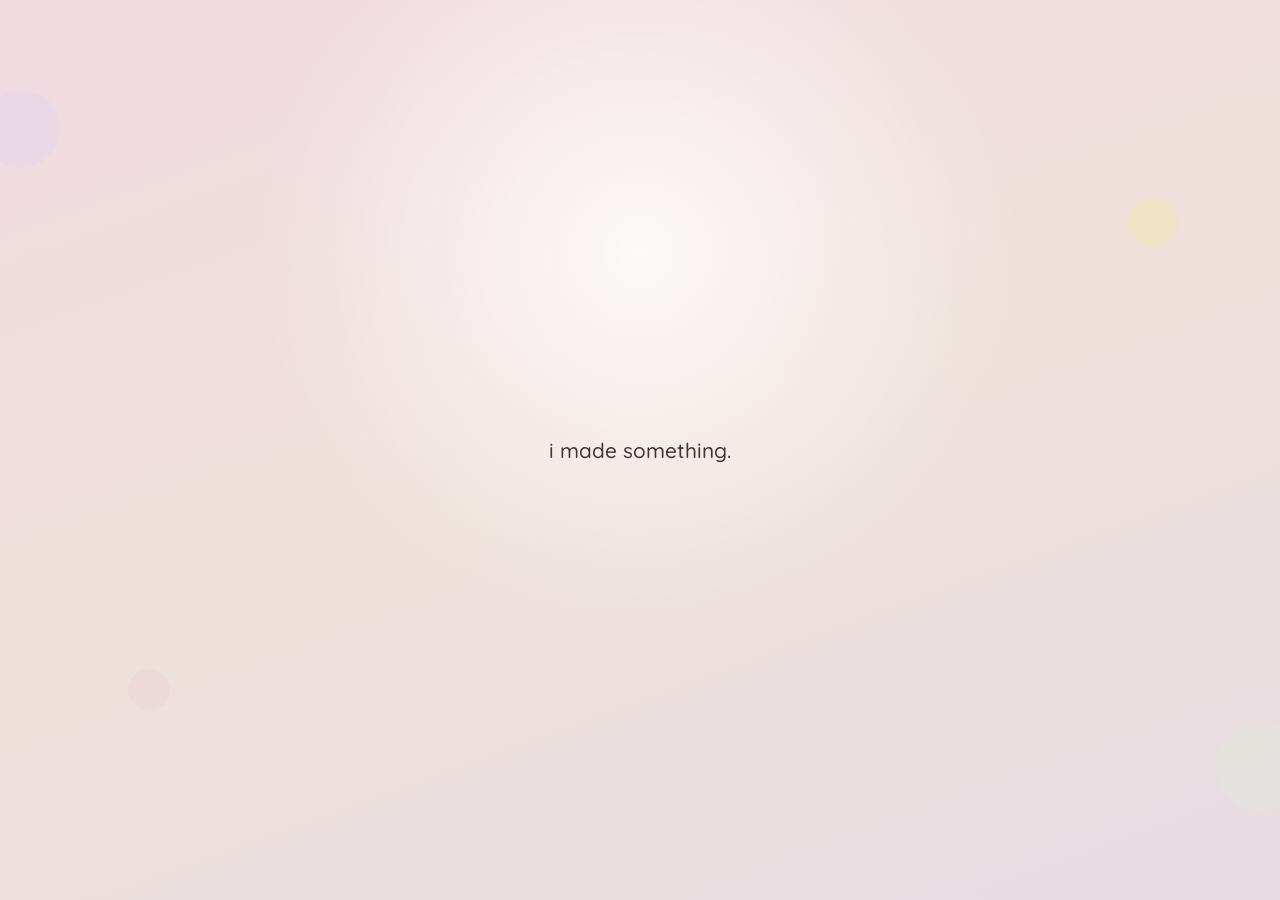
==== commit 51d2aacf: "Update index.html" ====
--- a/index.html
+++ b/index.html
@@ -2584,22 +2584,18 @@
          AUDIO
     ========================================================== -->
 
-    <audio
-      id="backgroundMusic"
-      loop
-      preload="metadata"
-    >
-
-      <!--
-      ADD LATER:
-
-      <source
-        src="assets/audio/main-theme.mp3"
-        type="audio/mpeg"
-      >
-      -->
-
-    </audio>
+   <audio
+  id="backgroundMusic"
+  loop
+  preload="metadata"
+>
+
+  <source
+    src="assets/audio/main-theme.mp3"
+    type="audio/mpeg"
+  >
+
+</audio>
 
 
   </div>
--- a/style.css
+++ b/style.css
@@ -2984,3 +2984,235 @@
     transition-duration: 0.001ms !important;
   }
 }
+
+
+/* =========================================================
+   FINAL WORLD TUNING
+   current render -> reference target
+========================================================= */
+
+
+/* ---------------------------------------------------------
+   SNACK SHELF
+   Current masih terlalu mini.
+--------------------------------------------------------- */
+
+.object-snacks {
+  width: 48%;
+  left: -4%;
+  top: 16%;
+}
+
+
+/* ---------------------------------------------------------
+   PHOTOBOX
+   Besarin supaya berasa booth beneran.
+--------------------------------------------------------- */
+
+.object-photobox {
+  width: 39%;
+  left: 29%;
+  top: 12.5%;
+}
+
+
+/* ---------------------------------------------------------
+   WINDOW
+   Background ASLINYA sudah punya window.
+
+   Jadi PNG 11.png nggak usah dirender lagi karena itu
+   yang bikin double-layer.
+
+   Button-nya tetap ada sebagai invisible clickable area.
+--------------------------------------------------------- */
+
+.object-window {
+  width: 38%;
+  right: -1%;
+  top: 13%;
+  z-index: 20;
+}
+
+.object-window > img {
+  opacity: 0;
+}
+
+.object-window .object-hitbox {
+  inset: -8px;
+}
+
+
+/* ---------------------------------------------------------
+   CAT
+   Sedikit terlalu besar sekarang.
+--------------------------------------------------------- */
+
+.object-cat {
+  width: 21.5%;
+  right: 7%;
+  top: 29.5%;
+}
+
+
+/* ---------------------------------------------------------
+   TUMBLER
+   Naikin sedikit supaya bottom-nya benar-benar duduk
+   di furniture kiri.
+--------------------------------------------------------- */
+
+.object-tumbler {
+  width: 18%;
+  left: 3.5%;
+  top: 32.8%;
+  z-index: 30;
+}
+
+.object-tumbler .object-hitbox {
+  inset: -18px;
+}
+
+
+/* ---------------------------------------------------------
+   KEYCHAIN
+
+   - visual lebih kecil seperti reference
+   - pindah sedikit ke atas supaya tidak ketutup motor
+   - Z-INDEX > MOTOR
+   - invisible tap area jauh lebih besar
+--------------------------------------------------------- */
+
+.object-keychain {
+  width: 15%;
+  left: 8%;
+  top: 40.5%;
+  z-index: 42;
+}
+
+.object-keychain .object-hitbox {
+  inset: -26px;
+}
+
+
+/* ---------------------------------------------------------
+   MOTOR / VINO
+
+   Scale keep dulu.
+   Geser sedikit ke kanan seperti reference.
+--------------------------------------------------------- */
+
+.object-vino {
+  width: 54%;
+  left: 12%;
+  top: 45%;
+  z-index: 31;
+}
+
+
+/* ---------------------------------------------------------
+   GACHA
+   Lo bilang sudah oke -> DON'T TOUCH.
+--------------------------------------------------------- */
+
+.object-gacha {
+  width: 27%;
+  right: 6%;
+  top: 37%;
+}
+
+
+/* ---------------------------------------------------------
+   MAILBOX
+   Lo bilang sudah oke -> DON'T TOUCH.
+--------------------------------------------------------- */
+
+.object-mailbox {
+  width: 22%;
+  right: 2%;
+  top: 53%;
+}
+
+
+/* ---------------------------------------------------------
+   MIE GACOAN
+   Current terlalu dominan.
+   Cukup dikecilin, bukan dipindah ngawur.
+--------------------------------------------------------- */
+
+.object-gacoan {
+  width: 30%;
+  right: 5%;
+  top: 66%;
+}
+
+
+/* =========================================================
+   FINAL MICRO TUNING — 4 ITEMS ONLY
+========================================================= */
+
+
+/* 1. SNACK SHELF
+   Masih terlalu kecil dibanding furniture kiri.
+   Besarin cukup agresif karena PNG-nya punya ruang transparan.
+*/
+
+.object-snacks {
+  width: 56%;
+  left: -8%;
+  top: 14.8%;
+}
+
+
+/* 2. PHOTOBOX
+   Besarin + geser sedikit kiri/atas supaya
+   booth PNG nutup struktur belakangnya lebih penuh.
+*/
+
+.object-photobox {
+  width: 44%;
+  left: 26.5%;
+  top: 11.3%;
+}
+
+
+/* 3. VINO
+   Ukuran KEEP.
+   Cuma geser kanan supaya ban depan nggak nabrak pagar kiri.
+*/
+
+.object-vino {
+  width: 54%;
+  left: 16%;
+  top: 45%;
+}
+
+
+/* 4. MIE GACOAN
+   Ukuran hampir keep.
+   Geser kanan + sedikit naik supaya nggak nimpa lampu.
+*/
+
+.object-gacoan {
+  width: 29%;
+  right: 1.5%;
+  top: 63.5%;
+}
+
+
+/* PHOTOBOX — FULL COVER */
+
+.object-photobox {
+  width: 52%;
+  left: 21.5%;
+  top: 8.8%;
+  z-index: 19;
+}
+
+
+/* PHOTOBOX — POSITION FINAL */
+
+.object-photobox {
+  width: 52%;
+  left: 25.5%;
+  top: 6.3%;
+  z-index: 19;
+}
